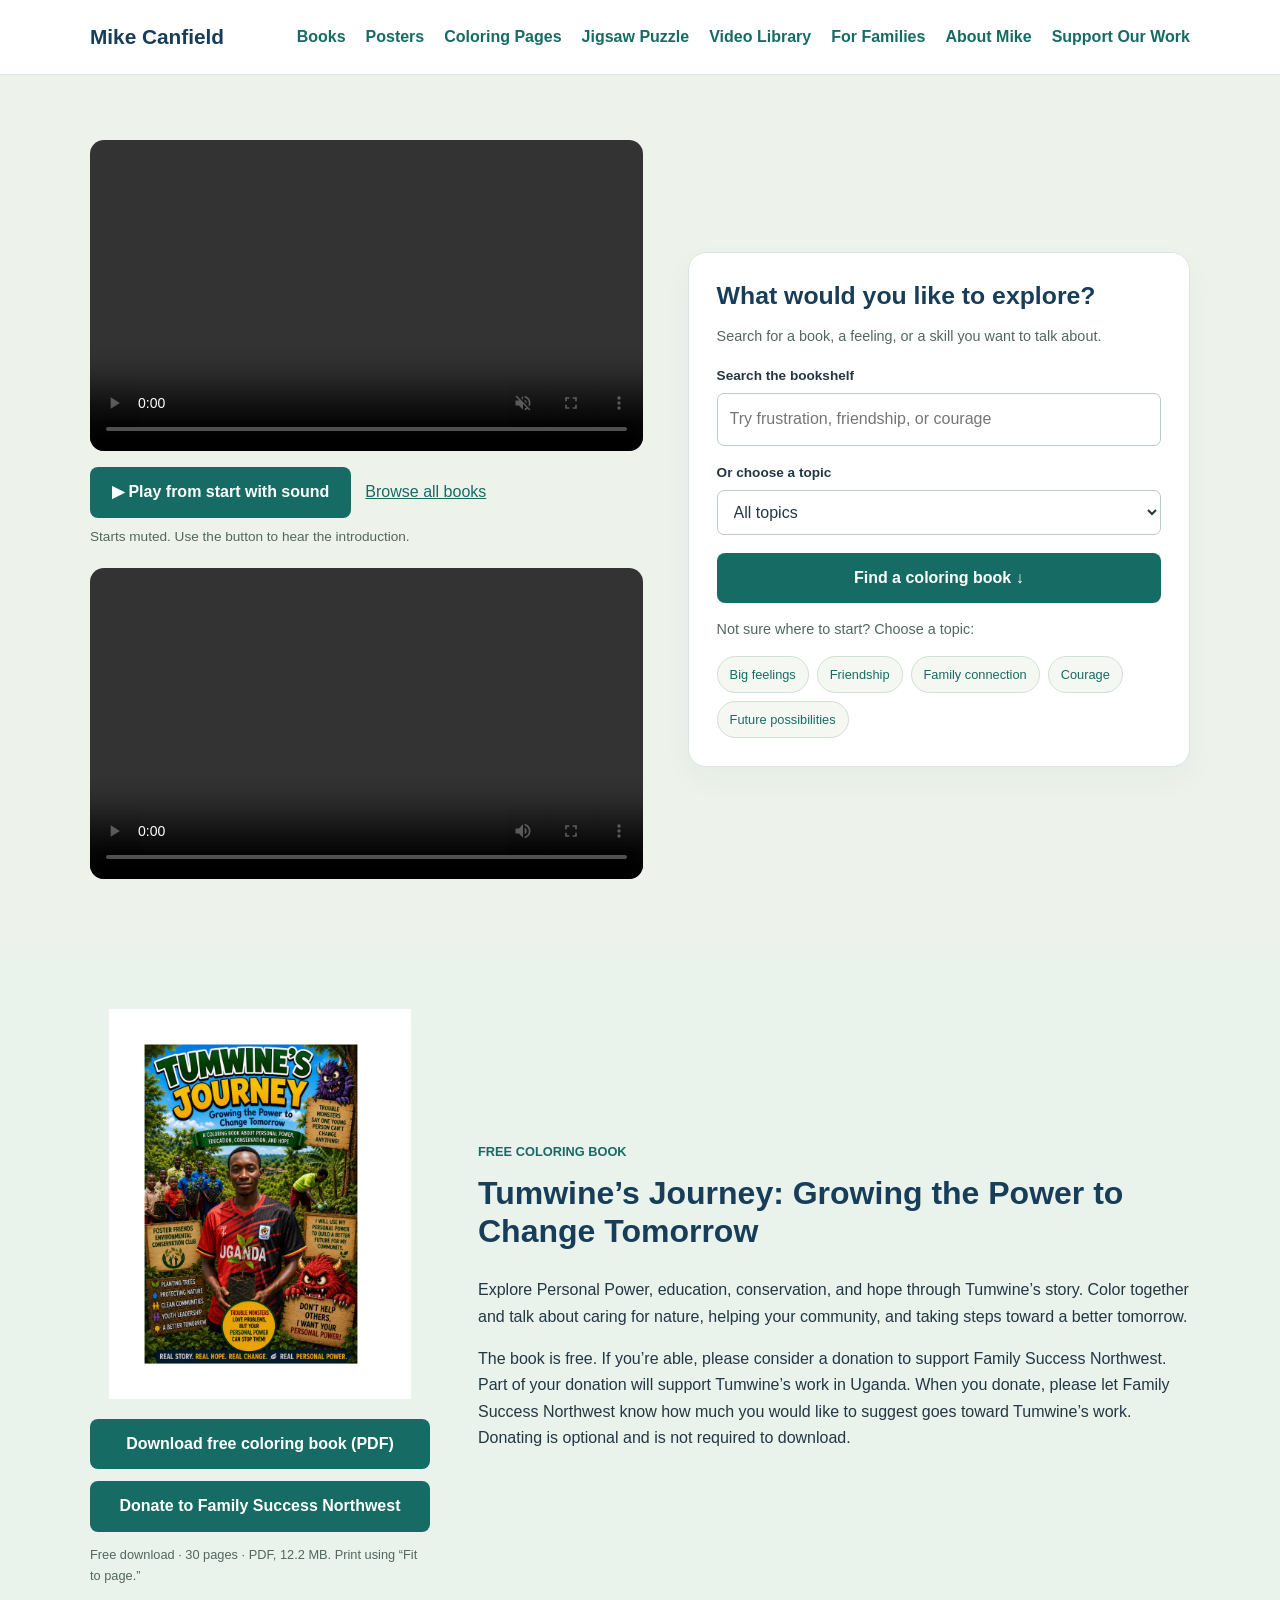
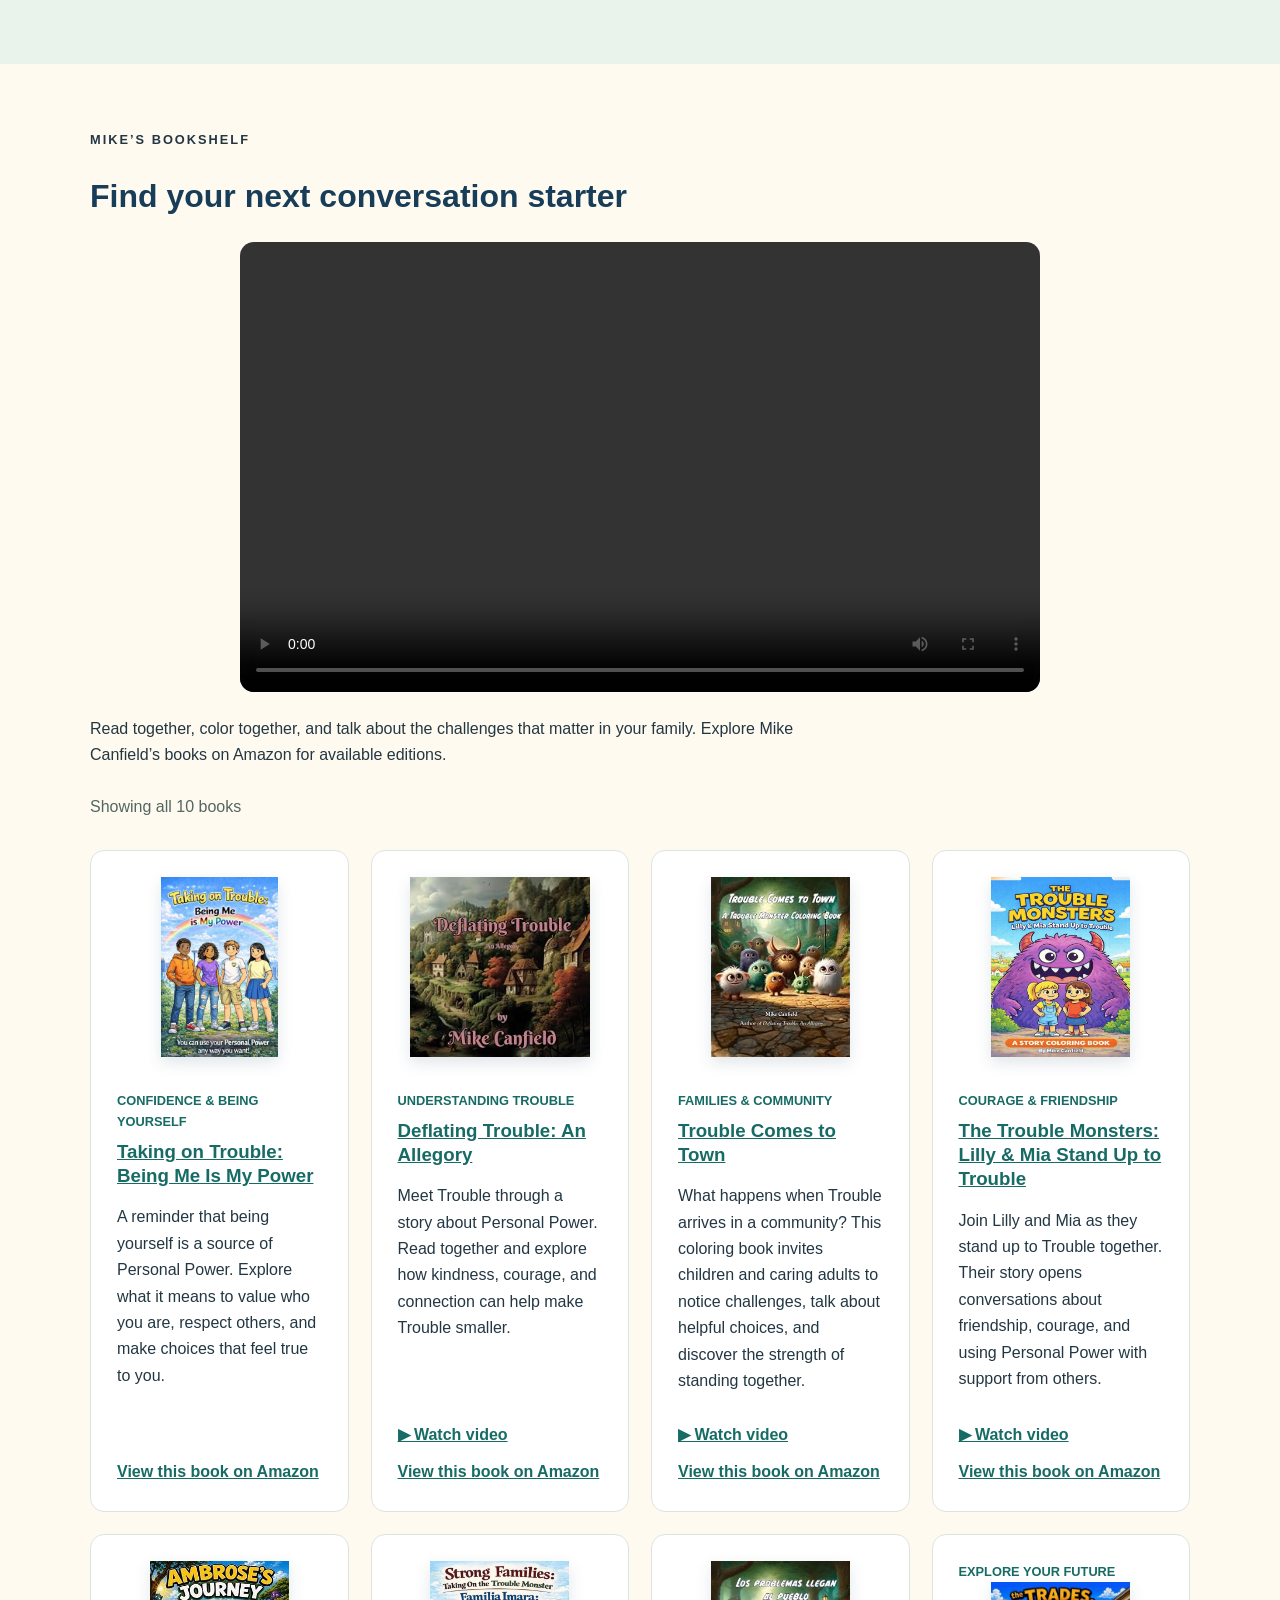
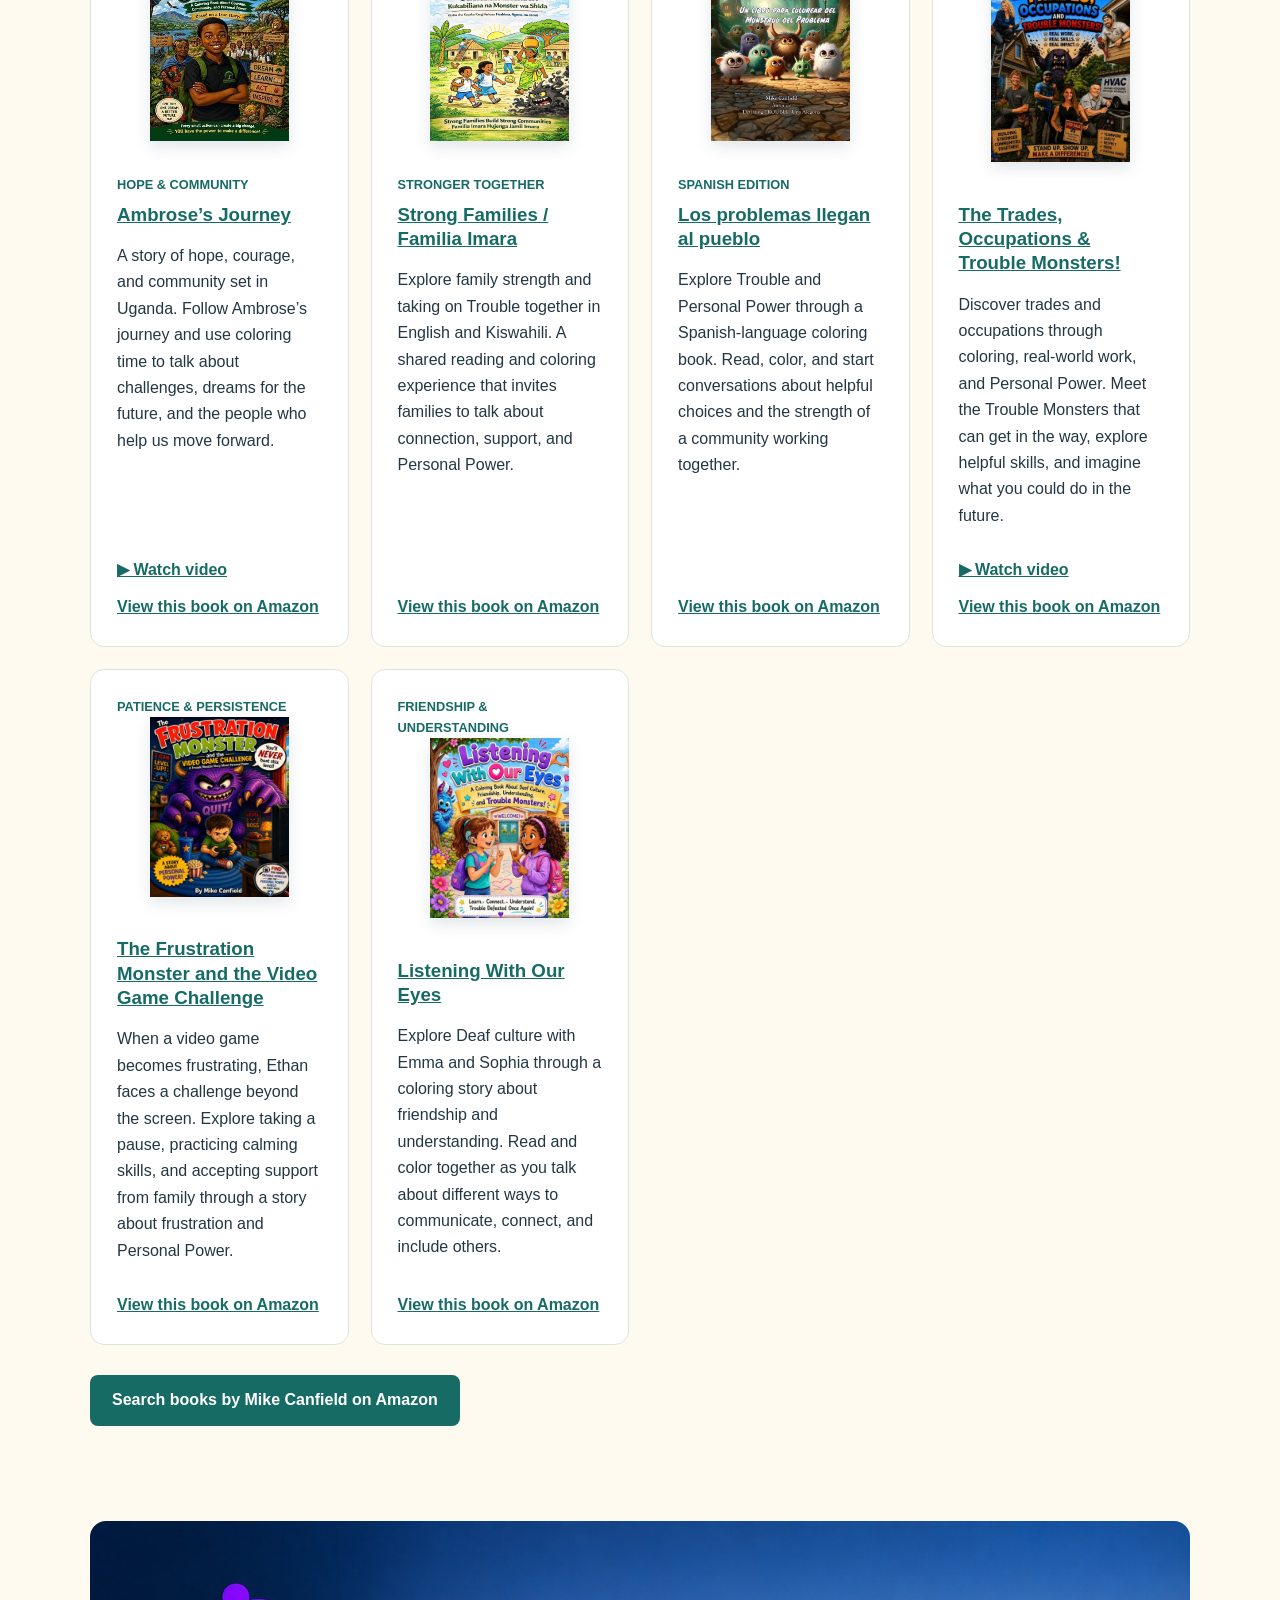
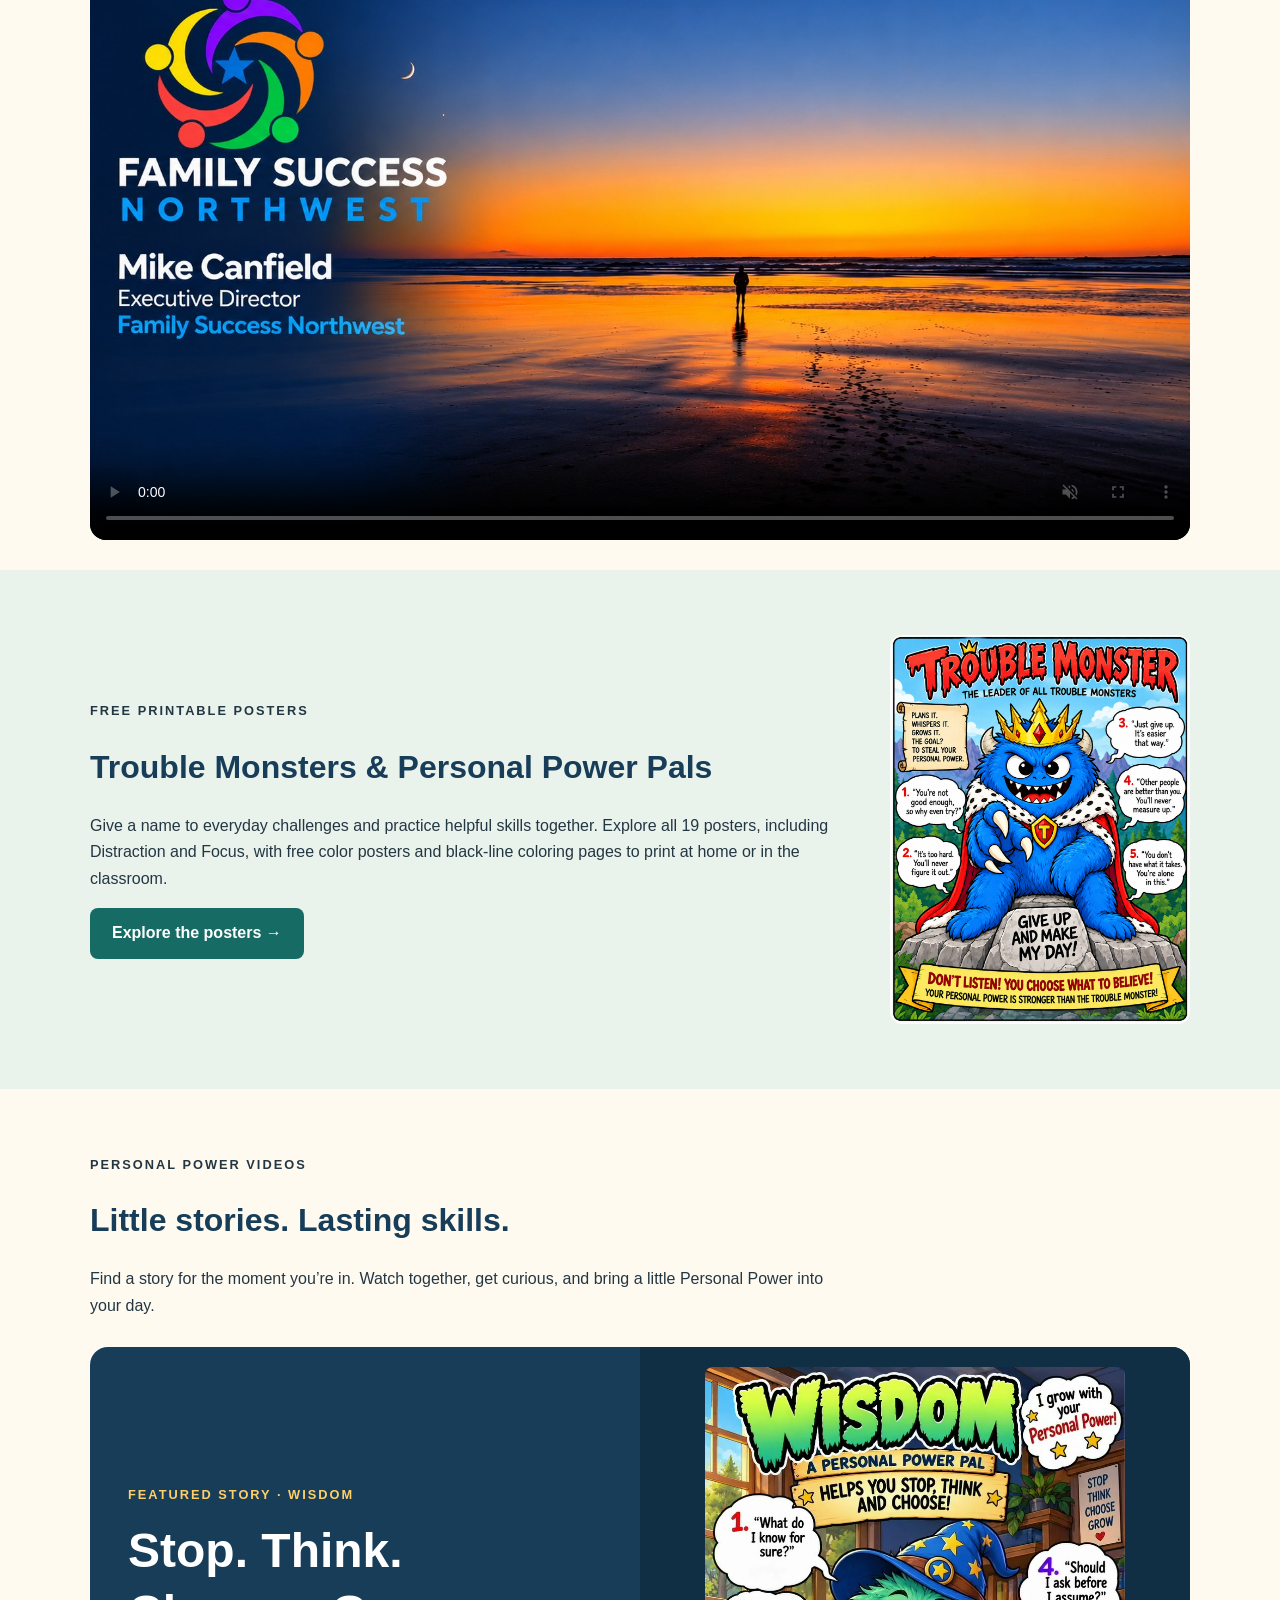
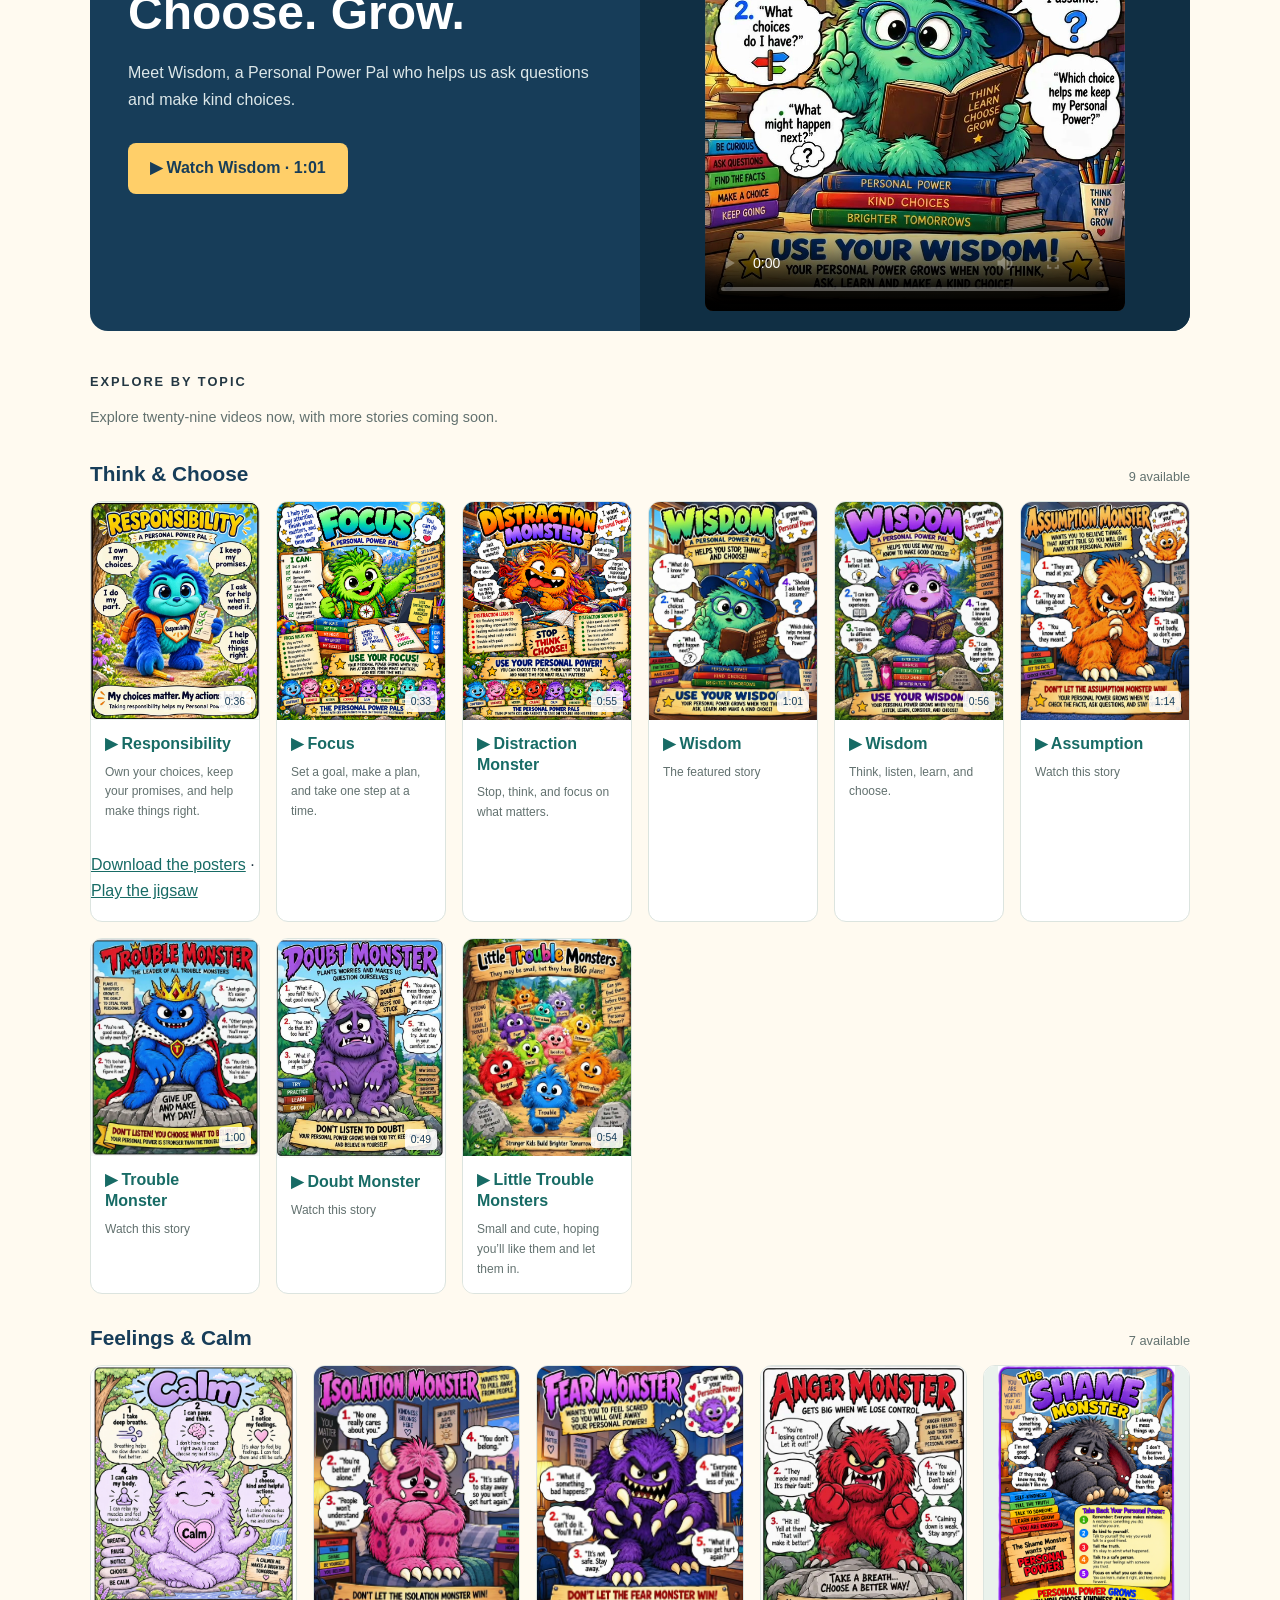
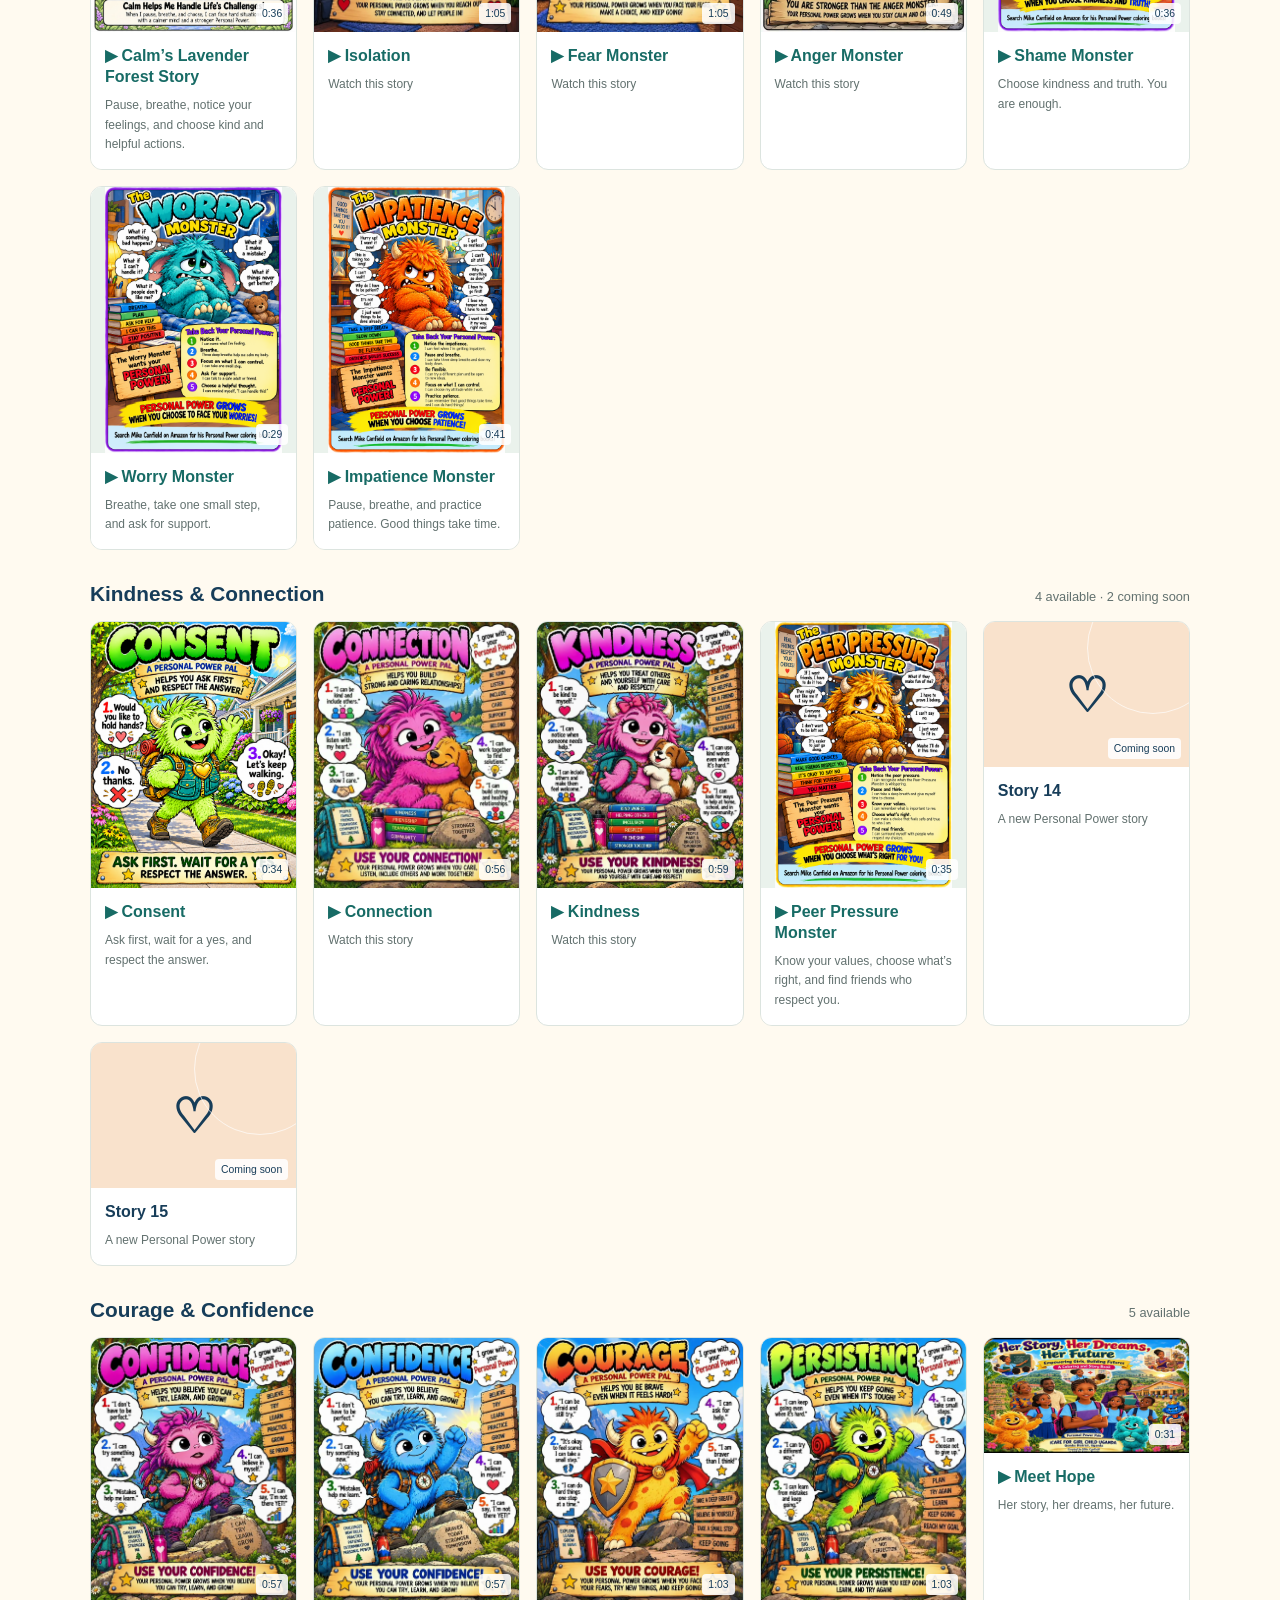
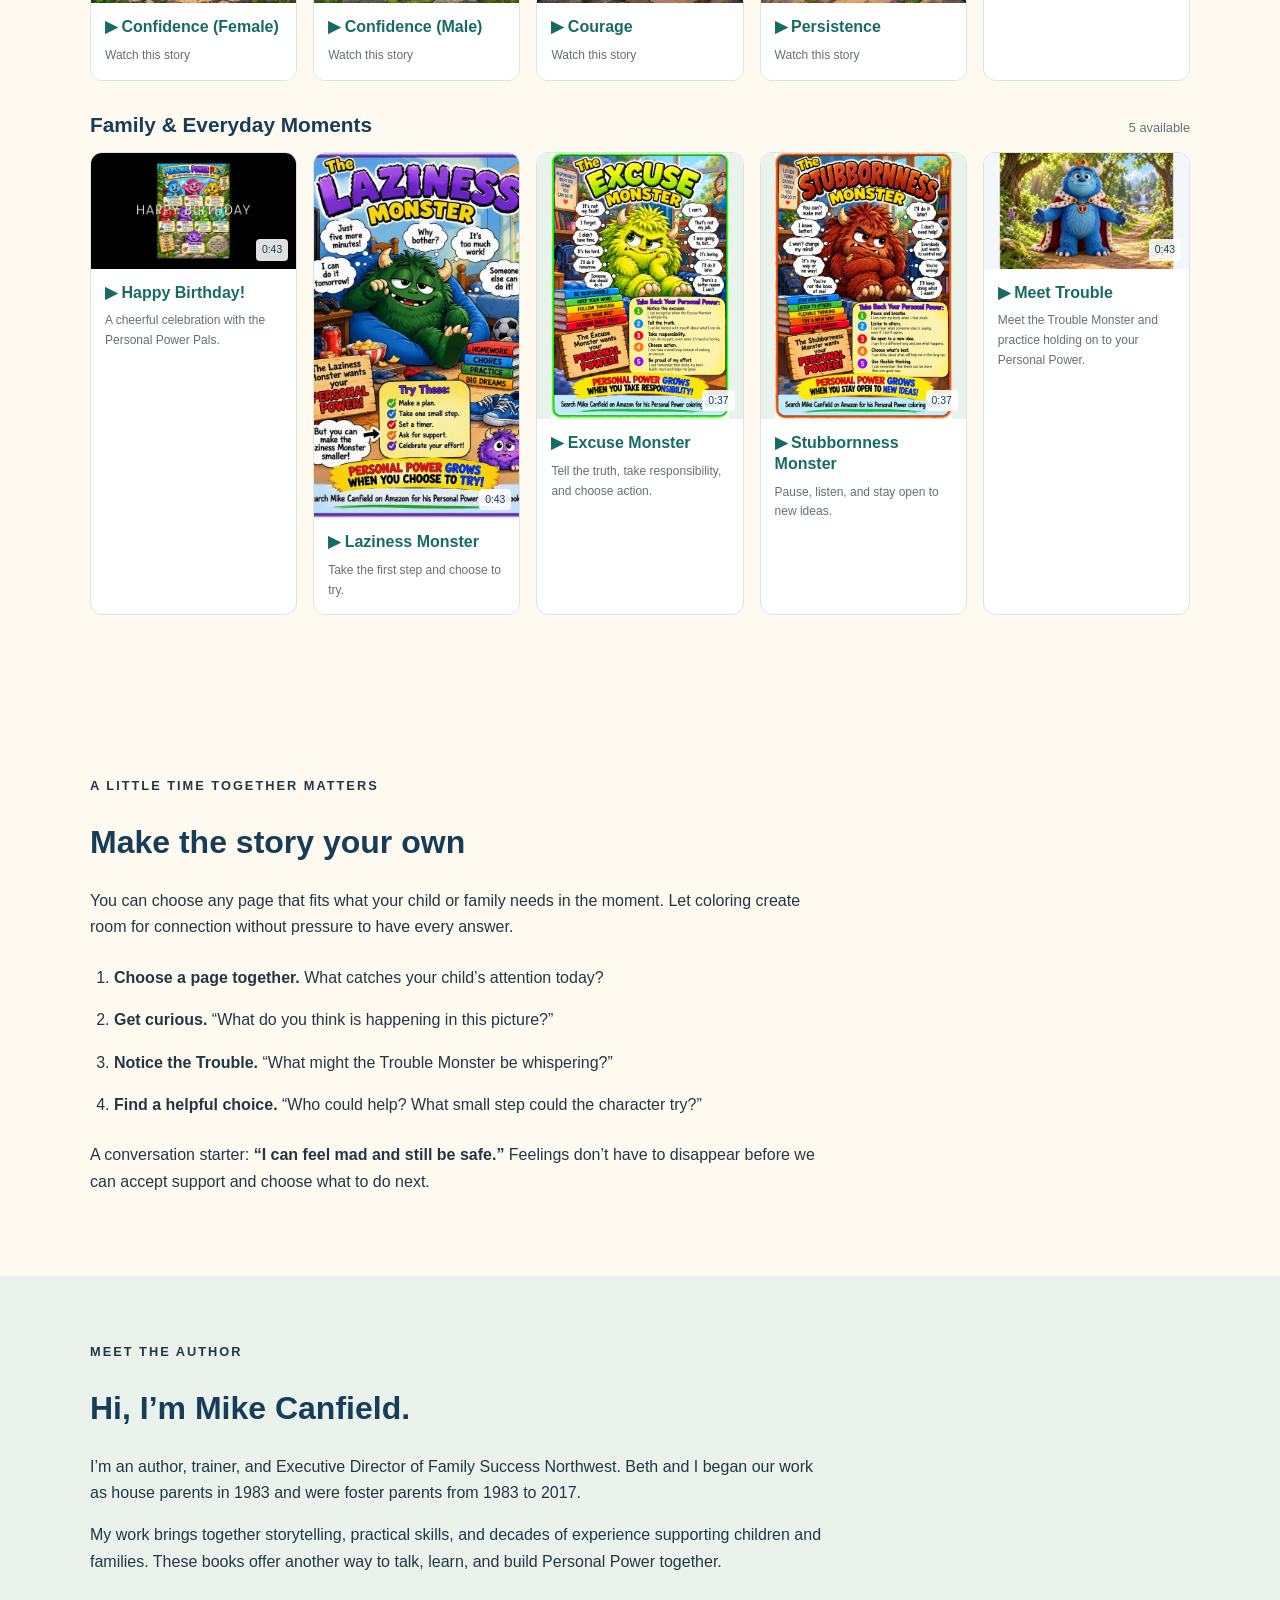
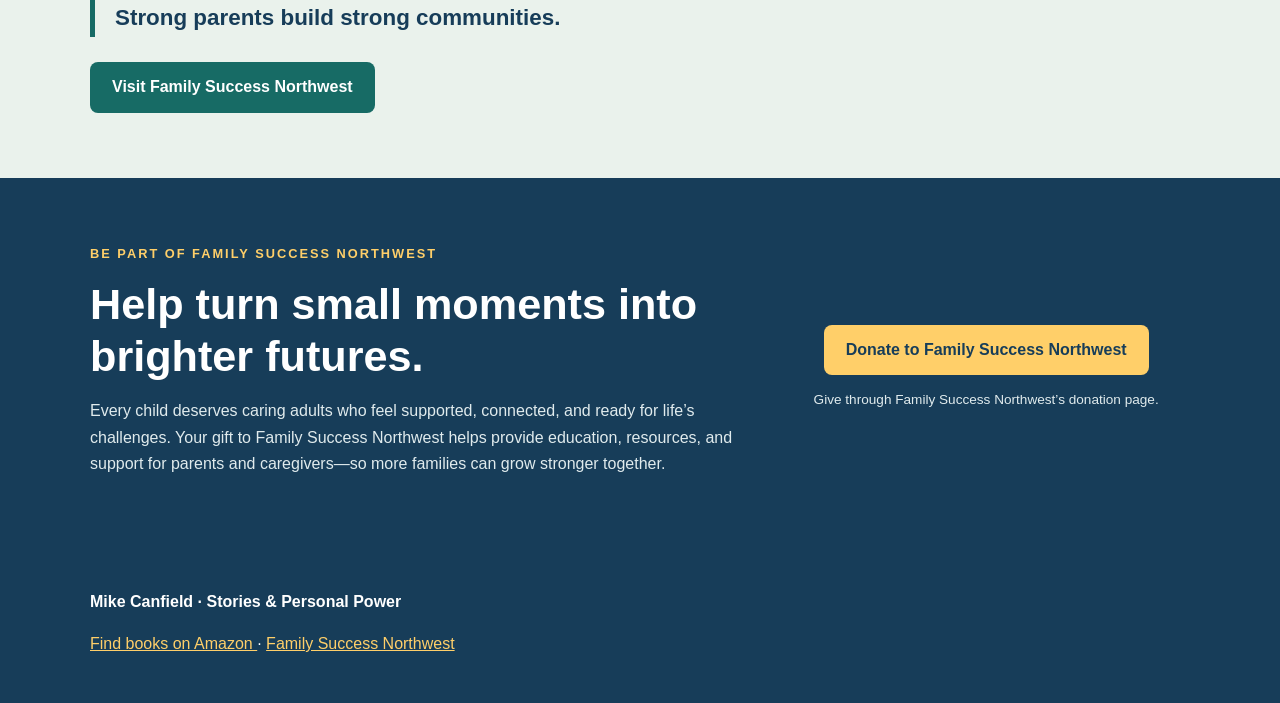
==== index.html @ c6d73c16 "Add Responsibility video, printable posters, and jigsaws" ====
<!DOCTYPE html>
<html lang="en">
<head>
  <meta charset="UTF-8">
  <meta name="viewport" content="width=device-width, initial-scale=1">
  <meta name="description"
        content="Find a coloring book to explore big feelings, friendship, courage, and family connection. Stories and Personal Power resources for caregivers and children.">
  <title>Mike Canfield | Stories & Personal Power</title>
  <link rel="stylesheet" href="assets/site.css">
</head>
<body>
  <header>
    <div class="wrap header-inner">
      <a class="brand" href="#">Mike Canfield</a>
      <nav aria-label="Main navigation">
        <a href="#books">Books</a>
        <a href="posters.html">Posters</a>
        <a href="coloring-pages.html">Coloring Pages</a>
        <a href="puzzle.html">Jigsaw Puzzle</a>
        <a href="#wisdom">Video Library</a>
        <a href="#families">For Families</a>
        <a href="#about">About Mike</a>
        <a href="#support">Support Our Work</a>
      </nav>
    </div>
  </header>

  <main>
    <section class="hero caregiver-hero" aria-labelledby="caregiver-title">
      <div class="wrap caregiver-opening">
        <div class="opening-video">
          <h1 class="sr-only" id="caregiver-title">Find a coloring book for the moments that matter.</h1>
          <video id="opening-player" autoplay muted playsinline controls preload="auto" aria-label="Introduction to coloring books and Personal Power" aria-describedby="opening-video-note">
            <source src="assets/videos/avatar-introduction.mp4" type="video/mp4">
            Your browser does not support embedded video. <a href="assets/videos/avatar-introduction.mp4">Watch the introduction</a>.
          </video>
          <div class="buttons"><button class="button" id="opening-sound" type="button">▶ Play from start with sound</button><a href="#books">Browse all books</a></div>
          <p class="opening-video-note" id="opening-video-note">Starts muted. Use the button to hear the introduction.</p>
          <div style="margin-top: 20px">
            <video controls playsinline preload="metadata" aria-label="Featured avatar video">
              <source src="assets/videos/avatar-below-logo.mp4" type="video/mp4">
              Your browser does not support embedded video. <a href="assets/videos/avatar-below-logo.mp4">Watch the featured video</a>.
            </video>
          </div>
        </div>
        <div class="book-finder">
          <h2>What would you like to explore?</h2>
          <p>Search for a book, a feeling, or a skill you want to talk about.</p>
          <form id="book-finder-form">
            <label for="book-search">Search the bookshelf</label>
            <input id="book-search" type="search" placeholder="Try frustration, friendship, or courage">
            <label for="book-topic">Or choose a topic</label>
            <select id="book-topic"><option value="all">All topics</option><option value="feelings">Big feelings &amp; calming down</option><option value="friendship">Friendship &amp; inclusion</option><option value="family">Family &amp; community</option><option value="courage">Courage &amp; Confidence</option><option value="future">Dreams &amp; future possibilities</option></select>
            <button class="button" type="submit">Find a coloring book ↓</button>
          </form>
          <p>Not sure where to start? Choose a topic:</p>
          <div class="finder-topics" aria-label="Quick book topics">
            <button type="button" data-book-topic="feelings" aria-pressed="false">Big feelings</button>
            <button type="button" data-book-topic="friendship" aria-pressed="false">Friendship</button>
            <button type="button" data-book-topic="family" aria-pressed="false">Family connection</button>
            <button type="button" data-book-topic="courage" aria-pressed="false">Courage</button>
            <button type="button" data-book-topic="future" aria-pressed="false">Future possibilities</button>
          </div>
        </div>
      </div>
    </section>

    <section class="soft" id="free-coloring-book" aria-labelledby="free-book-title">
      <div class="wrap free-book-feature">
        <div class="free-book-cover">
          <img class="book-cover" src="assets/books/tumwines-journey.png" alt="Cover of Tumwine’s Journey: Growing the Power to Change Tomorrow" width="816" height="1056" loading="lazy">
          <div class="free-book-buttons">
              <a class="button" href="assets/downloads/tumwines-journey-coloring-book.pdf" download="Tumwines-Journey-Coloring-Book.pdf">Download free coloring book (PDF)</a>
              <a class="button" href="https://familysuccessnw.org/be-a-sponsor">Donate to Family Success Northwest</a>
            </div>
          <p class="free-book-note">Free download · 30 pages · PDF, 12.2 MB. Print using “Fit to page.”</p>
        </div>
        <div class="free-book-description">
          <div class="tag">FREE COLORING BOOK</div>
            <h2 id="free-book-title">Tumwine’s Journey: Growing the Power to Change Tomorrow</h2>
            <p>Explore Personal Power, education, conservation, and hope through Tumwine’s story. Color together and talk about caring for nature, helping your community, and taking steps toward a better tomorrow.</p>
            <p>The book is free. If you’re able, please consider a donation to support Family Success Northwest. Part of your donation will support Tumwine’s work in Uganda. When you donate, please let Family Success Northwest know how much you would like to suggest goes toward Tumwine’s work. Donating is optional and is not required to download.</p>
        </div>
      </div>
    </section>
    <section id="books">
      <div class="wrap">
        <div class="eyebrow">Mike’s bookshelf</div>
        <h2 id="books-title" tabindex="-1">Find your next conversation starter</h2>
        <div class="opening-video" style="max-width: 800px; margin: 24px auto">
          <video controls playsinline preload="metadata" aria-label="Introduction to Mike's bookshelf">
            <source src="assets/videos/bookshelf-introduction.mp4" type="video/mp4">
            Your browser does not support embedded video. <a href="assets/videos/bookshelf-introduction.mp4">Watch the bookshelf introduction</a>.
          </video>
        </div>
        <p class="intro">
          Read together, color together, and talk about the challenges
          that matter in your family. Explore Mike Canfield’s books
          on Amazon for available editions.
        </p>

        <div class="book-results-bar"><p id="book-results-count" role="status" aria-live="polite">Showing all 10 books</p><button class="book-reset" id="book-reset" type="button" hidden>Show all books</button></div>
        <div class="book-empty" id="book-empty" hidden><h3>No matching books yet</h3><p>Try a broader word like “family” or “friendship,” or show all books to explore the collection.</p></div>
        <div class="grid">
          <article class="card book-card" data-book-topics="friendship courage" data-book-keywords="being me self acceptance belonging identity confidence friendship personal power taking trouble">
            <a href="https://www.amazon.com/dp/B0GYL5NN9G" style="align-self: center"><img class="book-cover" src="assets/books/being-me.jpg" alt="Cover of Taking on Trouble: Being Me Is My Power" width="324" height="500" loading="lazy"></a>
            <div class="tag">CONFIDENCE &amp; BEING YOURSELF</div>
            <h3><a href="https://www.amazon.com/dp/B0GYL5NN9G">Taking on Trouble: Being Me Is My Power</a></h3>
            <p>A reminder that being yourself is a source of Personal Power. Explore what it means to value who you are, respect others, and make choices that feel true to you.</p>
            <div class="book-actions">
              <a class="book-link" href="https://www.amazon.com/dp/B0GYL5NN9G">View this book on Amazon<span class="sr-only">: Taking on Trouble: Being Me Is My Power</span></a>
            </div>
          </article>
          <article class="card book-card" data-book-topics="feelings courage" data-book-keywords="anger worry fear kindness connection calm behavior behaviour emotions">
            <a href="https://www.amazon.com/dp/B0CGWPF614" style="align-self: center"><img class="book-cover" src="assets/books/deflating-trouble.png" alt="Cover of Deflating Trouble: An Allegory" width="232" height="232" loading="lazy"></a>
            <div class="tag">UNDERSTANDING TROUBLE</div>
            <h3><a href="https://www.amazon.com/dp/B0CGWPF614">Deflating Trouble: An Allegory</a></h3>
            <p>Meet Trouble through a story about Personal Power. Read together and explore how kindness, courage, and connection can help make Trouble smaller.</p>
            <div class="book-actions">
              <a class="book-video-link" href="assets/videos/deflating-trouble.mp4" data-video-file="assets/videos/deflating-trouble.mp4" data-video-title="Deflating Trouble: An Allegory" data-video-poster="assets/videos/posters/deflating-trouble.jpg" data-video-ratio="224 / 288" aria-haspopup="dialog">▶ Watch video<span class="sr-only">: Deflating Trouble: An Allegory</span></a>
              <a class="book-link" href="https://www.amazon.com/dp/B0CGWPF614">View this book on Amazon<span class="sr-only">: Deflating Trouble: An Allegory</span></a>
            </div>
          </article>
          <article class="card book-card" data-book-topics="family feelings" data-book-keywords="family community feelings helpful choices support">
            <a href="https://www.amazon.com/dp/B0DC73Q7VK" style="align-self: center"><img class="book-cover" src="assets/books/trouble-comes-to-town.png" alt="Cover of Trouble Comes to Town" width="179" height="232" loading="lazy"></a>
            <div class="tag">FAMILIES &amp; COMMUNITY</div>
            <h3><a href="https://www.amazon.com/dp/B0DC73Q7VK">Trouble Comes to Town</a></h3>
            <p>What happens when Trouble arrives in a community? This coloring book invites children and caring adults to notice challenges, talk about helpful choices, and discover the strength of standing together.</p>
            <div class="book-actions">
              <a class="book-video-link" href="assets/videos/trouble-comes-to-town.mp4" data-video-file="assets/videos/trouble-comes-to-town.mp4" data-video-title="Trouble Comes to Town" data-video-poster="assets/books/trouble-comes-to-town.png" data-video-aspect="tall" aria-haspopup="dialog">▶ Watch video<span class="sr-only">: Trouble Comes to Town</span></a>
              <a class="book-link" href="https://www.amazon.com/dp/B0DC73Q7VK">View this book on Amazon<span class="sr-only">: Trouble Comes to Town</span></a>
            </div>
          </article>
          <article class="card book-card" data-book-topics="friendship courage" data-book-keywords="friend friends bullying bravery confidence connection">
            <a href="https://www.amazon.com/dp/B0GTDVYR6L" style="align-self: center"><img class="book-cover" src="assets/books/lilly-and-mia.jpg" alt="Cover of The Trouble Monsters: Lilly &amp; Mia Stand Up to Trouble" width="1000" height="1293" loading="lazy"></a>
            <div class="tag">COURAGE &amp; FRIENDSHIP</div>
            <h3><a href="https://www.amazon.com/dp/B0GTDVYR6L">The Trouble Monsters: Lilly &amp; Mia Stand Up to Trouble</a></h3>
            <p>Join Lilly and Mia as they stand up to Trouble together. Their story opens conversations about friendship, courage, and using Personal Power with support from others.</p>
            <div class="book-actions">
              <a class="book-video-link" href="assets/videos/lilly-and-mia.mp4" data-video-file="assets/videos/lilly-and-mia.mp4" data-video-title="Lilly &amp; Mia Stand Up to Trouble" data-video-poster="assets/videos/posters/lilly-and-mia.jpg" data-video-ratio="640 / 944" aria-haspopup="dialog">▶ Watch video<span class="sr-only">: Lilly &amp; Mia Stand Up to Trouble</span></a>
              <a class="book-link" href="https://www.amazon.com/dp/B0GTDVYR6L">View this book on Amazon<span class="sr-only">: The Trouble Monsters: Lilly &amp; Mia Stand Up to Trouble</span></a>
            </div>
          </article>
          <article class="card book-card" data-book-topics="courage future family" data-book-keywords="hope dreams future community confidence brave Uganda">
            <a href="https://www.amazon.com/dp/B0H7NLLPSX" style="align-self: center"><img class="book-cover" src="assets/books/ambroses-journey.jpg" alt="Cover of Ambrose’s Journey" width="265" height="342" loading="lazy"></a>
            <div class="tag">HOPE &amp; COMMUNITY</div>
            <h3><a href="https://www.amazon.com/dp/B0H7NLLPSX">Ambrose’s Journey</a></h3>
            <p>A story of hope, courage, and community set in Uganda. Follow Ambrose’s journey and use coloring time to talk about challenges, dreams for the future, and the people who help us move forward.</p>
            <div class="book-actions">
              <a class="book-video-link" href="assets/videos/ambrose.mp4" data-video-file="assets/videos/ambrose.mp4" data-video-title="Ambrose’s Journey" data-video-poster="assets/videos/posters/ambrose.jpg" data-video-aspect="landscape" aria-haspopup="dialog">▶ Watch video<span class="sr-only">: Ambrose’s Journey</span></a>
              <a class="book-link" href="https://www.amazon.com/dp/B0H7NLLPSX">View this book on Amazon<span class="sr-only">: Ambrose’s Journey</span></a>
            </div>
          </article>
          <article class="card book-card" data-book-topics="family feelings" data-book-keywords="family connection support parents english kiswahili swahili">
            <a href="https://www.amazon.com/dp/B0GT8X7317" style="align-self: center"><img class="book-cover" src="assets/books/strong-families.jpg" alt="Cover of Strong Families / Familia Imara" width="1000" height="1293" loading="lazy"></a>
            <div class="tag">STRONGER TOGETHER</div>
            <h3><a href="https://www.amazon.com/dp/B0GT8X7317">Strong Families / Familia Imara</a></h3>
            <p>Explore family strength and taking on Trouble together in English and Kiswahili. A shared reading and coloring experience that invites families to talk about connection, support, and Personal Power.</p>
            <a class="book-link" href="https://www.amazon.com/dp/B0GT8X7317">View this book on Amazon<span class="sr-only">: Strong Families / Familia Imara</span></a>
          </article>
          <article class="card book-card" data-book-topics="family feelings" data-book-keywords="Spanish español espanol family community connection">
            <a href="https://www.amazon.com/dp/B0GYD7FMCC" style="align-self: center"><img class="book-cover" src="assets/books/los-problemas.jpg" alt="Cover of Los problemas llegan al pueblo" width="1000" height="1293" loading="lazy"></a>
            <div class="tag">SPANISH EDITION</div>
            <h3><a href="https://www.amazon.com/dp/B0GYD7FMCC">Los problemas llegan al pueblo</a></h3>
            <p>Explore Trouble and Personal Power through a Spanish-language coloring book. Read, color, and start conversations about helpful choices and the strength of a community working together.</p>
            <a class="book-link" href="https://www.amazon.com/dp/B0GYD7FMCC">View this book on Amazon<span class="sr-only">: Los problemas llegan al pueblo</span></a>
          </article>
          <article class="card book-card" data-book-topics="future courage" data-book-keywords="jobs careers work dreams confidence future">
            <div class="tag">EXPLORE YOUR FUTURE</div>
            <a href="https://www.amazon.com/dp/B0HCC4ZD51" style="align-self: center"><img class="book-cover" src="assets/books/trades-occupations.jpg" alt="Cover of The Trades, Occupations &amp; Trouble Monsters!" width="700" height="905" loading="lazy"></a>
            <h3><a href="https://www.amazon.com/dp/B0HCC4ZD51">The Trades, Occupations &amp; Trouble Monsters!</a></h3>
            <p>Discover trades and occupations through coloring, real-world work, and Personal Power. Meet the Trouble Monsters that can get in the way, explore helpful skills, and imagine what you could do in the future.</p>
            <div class="book-actions">
              <a class="book-video-link" href="assets/videos/trades-avatar.mp4" data-video-file="assets/videos/trades-avatar.mp4" data-video-title="The Trades, Occupations &amp; Trouble Monsters!" data-video-poster="assets/books/trades-occupations.jpg" data-video-aspect="landscape" aria-haspopup="dialog">▶ Watch video<span class="sr-only">: The Trades, Occupations &amp; Trouble Monsters!</span></a>
              <a class="book-link" href="https://www.amazon.com/dp/B0HCC4ZD51">View this book on Amazon<span class="sr-only">: The Trades, Occupations &amp; Trouble Monsters!</span></a>
            </div>
          </article>
          <article class="card book-card" data-book-topics="feelings courage" data-book-keywords="frustration anger patience persistence video games gaming calming calm">
            <div class="tag">PATIENCE &amp; PERSISTENCE</div>
            <a href="https://www.amazon.com/dp/B0HK19NGK2" style="align-self: center"><img class="book-cover" src="assets/books/video-game-challenge.jpg" alt="Cover of The Frustration Monster and the Video Game Challenge" width="700" height="905" loading="lazy"></a>
            <h3><a href="https://www.amazon.com/dp/B0HK19NGK2">The Frustration Monster and the Video Game Challenge</a></h3>
            <p>When a video game becomes frustrating, Ethan faces a challenge beyond the screen. Explore taking a pause, practicing calming skills, and accepting support from family through a story about frustration and Personal Power.</p>
            <a class="book-link" href="https://www.amazon.com/dp/B0HK19NGK2">View this book on Amazon<span class="sr-only">: The Frustration Monster and the Video Game Challenge</span></a>
          </article>
          <article class="card book-card" data-book-topics="friendship" data-book-keywords="friend friends inclusion deaf communication listening sign language">
            <div class="tag">FRIENDSHIP &amp; UNDERSTANDING</div>
            <a href="https://www.amazon.com/dp/B0H7DGC4RC" style="align-self: center"><img class="book-cover" src="assets/books/listening-with-our-eyes.jpg" alt="Cover of Listening With Our Eyes" width="700" height="905" loading="lazy"></a>
            <h3><a href="https://www.amazon.com/dp/B0H7DGC4RC">Listening With Our Eyes</a></h3>
            <p>Explore Deaf culture with Emma and Sophia through a coloring story about friendship and understanding. Read and color together as you talk about different ways to communicate, connect, and include others.</p>
            <a class="book-link" href="https://www.amazon.com/dp/B0H7DGC4RC">View this book on Amazon<span class="sr-only">: Listening With Our Eyes</span></a>
          </article>
        </div>

        <div class="buttons">
          <a class="button"
             href="https://www.amazon.com/s?i=stripbooks&amp;rh=p_27%3AMike+Canfield">
            Search books by Mike Canfield on Amazon
          </a>
        </div>
      </div>
    </section>

    <div class="site-banner">
      <video id="shoreline-banner" autoplay muted loop playsinline controls preload="metadata" poster="assets/family-success-banner.jpg" width="1890" height="1080" aria-label="Family Success Northwest. Mike Canfield, Executive Director. Animated sunset waves along the shoreline.">
        <source src="assets/videos/family-success-shoreline.mp4" type="video/mp4">
        <img src="assets/family-success-banner.jpg" width="1671" height="941" alt="Family Success Northwest. Mike Canfield, Executive Director. Sunset over the shoreline.">
      </video>
    </div>

    <section class="soft" id="personal-power">
      <div class="wrap ideas-introduction">
        <div>
          <div class="eyebrow">Free printable posters</div>
          <h2>Trouble Monsters &amp; Personal Power Pals</h2>
          <p class="intro">Give a name to everyday challenges and practice helpful skills together. Explore all 19 posters, including Distraction and Focus, with free color posters and black-line coloring pages to print at home or in the classroom.</p>
          <a class="button" href="posters.html">Explore the posters →</a>
        </div>
        <a class="ideas-illustration" href="posters.html" aria-label="Explore Trouble Monsters and Personal Power Pals posters"><img src="assets/trouble-monster.png" width="1102" height="1427" loading="lazy" alt="Meet the Trouble Monster and explore the printable poster collection."></a>
      </div>
    </section>

    <section id="wisdom" aria-labelledby="video-library-title">
      <div class="wrap">
        <div class="eyebrow">Personal Power videos</div>
        <h2 id="video-library-title">Little stories. Lasting skills.</h2>
        <p class="intro">Find a story for the moment you’re in. Watch together, get curious, and bring a little Personal Power into your day.</p>
        <div class="video-feature">
          <div class="video-feature-copy">
            <div class="eyebrow">Featured story · Wisdom</div>
            <h3>Stop. Think.<br>Choose. Grow.</h3>
            <p>Meet Wisdom, a Personal Power Pal who helps us ask questions and make kind choices.</p>
            <button class="button" type="button" data-play-wisdom>▶ Watch Wisdom · 1:01</button>
          </div>
          <div class="video-feature-player">
            <video id="wisdom-player" controls playsinline preload="metadata" poster="assets/videos/posters/wisdom.jpg" aria-label="Wisdom" tabindex="0">
              <source src="assets/videos/wisdom-cropped.mp4" type="video/mp4">
              Your browser does not support embedded video. <a href="assets/videos/wisdom-cropped.mp4">Open the Wisdom video</a>.
            </video>
          </div>
        </div>
        <div class="eyebrow">Explore by topic</div>
        <p class="video-library-note">Explore twenty-nine videos now, with more stories coming soon.</p>
        <section class="video-shelf" aria-labelledby="video-topic-0">
          <div class="video-shelf-heading"><h3 id="video-topic-0">Think &amp; Choose</h3><span>9 available</span></div>
          <div class="video-shelf-grid wisdom-shelf">
            <article class="video-tile"><button class="video-card-button" type="button" data-video-file="assets/videos/responsibility.mp4" data-video-title="Responsibility" data-video-poster="assets/videos/posters/responsibility.jpg" data-video-aspect="landscape" aria-label="Play Responsibility"><div class="video-art has-poster portrait-preview"><img src="assets/responsibility-pal.png" alt="" width="560" height="720" loading="lazy"><span class="video-art-label">0:36</span></div><div class="video-tile-copy"><h4>&#9654; Responsibility</h4><p>Own your choices, keep your promises, and help make things right.</p></div></button><p><a href="posters.html#responsibility-pal">Download the posters</a> &middot; <a href="puzzle.html?poster=responsibility">Play the jigsaw</a></p></article>
            <article class="video-tile"><button class="video-card-button" type="button" data-video-file="assets/videos/focus.mp4" data-video-title="Focus" data-video-poster="assets/videos/posters/focus.jpg" data-video-aspect="landscape" aria-label="Play Focus"><div class="video-art has-poster portrait-preview"><img src="assets/focus-pal.png" alt="" width="1102" height="1427" loading="lazy"><span class="video-art-label">0:33</span></div><div class="video-tile-copy"><h4>&#9654; Focus</h4><p>Set a goal, make a plan, and take one step at a time.</p></div></button></article>
            <article class="video-tile"><button class="video-card-button" type="button" data-video-file="assets/videos/distraction-monster-v2.mp4" data-video-title="Distraction Monster" data-video-poster="assets/videos/posters/distraction-monster-v2.jpg" data-video-aspect="landscape" aria-label="Play Distraction Monster"><div class="video-art has-poster portrait-preview"><img src="assets/distraction-monster.png" alt="" width="1102" height="1427" loading="lazy"><span class="video-art-label">0:55</span></div><div class="video-tile-copy"><h4>▶ Distraction Monster</h4><p>Stop, think, and focus on what matters.</p></div></button></article>
            <article class="video-tile"><button class="video-card-button" type="button" data-video-file="assets/videos/wisdom-cropped.mp4" data-video-title="Wisdom" data-video-poster="assets/videos/posters/wisdom.jpg" aria-label="Play Wisdom"><div class="video-art has-poster"><img src="assets/videos/posters/wisdom.jpg" alt="" width="834" height="1080" loading="lazy"><span class="video-art-label">1:01</span></div><div class="video-tile-copy"><h4>▶ Wisdom</h4><p>The featured story</p></div></button></article>
            <article class="video-tile"><button class="video-card-button" type="button" data-video-file="assets/videos/wisdom-companion-cropped.mp4" data-video-title="Wisdom: Think, Listen &amp; Choose" data-video-poster="assets/videos/posters/wisdom-companion.jpg" aria-label="Play Wisdom: Think, Listen and Choose"><div class="video-art has-poster"><img src="assets/videos/posters/wisdom-companion.jpg" alt="" width="834" height="1080" loading="lazy"><span class="video-art-label">0:56</span></div><div class="video-tile-copy"><h4>▶ Wisdom</h4><p>Think, listen, learn, and choose.</p></div></button></article>
            <article class="video-tile"><button class="video-card-button" type="button" data-video-file="assets/videos/assumption-cropped.mp4" data-video-title="Assumption" data-video-poster="assets/videos/posters/assumption.jpg" aria-label="Play Assumption"><div class="video-art has-poster"><img src="assets/videos/posters/assumption.jpg" alt="" width="834" height="1080" loading="lazy"><span class="video-art-label">1:14</span></div><div class="video-tile-copy"><h4>▶ Assumption</h4><p>Watch this story</p></div></button></article>
            <article class="video-tile"><button class="video-card-button" type="button" data-video-file="assets/videos/trouble-monster-cropped.mp4" data-video-title="Trouble Monster" data-video-poster="assets/videos/posters/trouble-monster.jpg" data-video-ratio="834 / 1080" aria-label="Play Trouble Monster"><div class="video-art has-poster" style="aspect-ratio: 834 / 1080"><img src="assets/videos/posters/trouble-monster.jpg" alt="" width="834" height="1080" loading="lazy"><span class="video-art-label">1:00</span></div><div class="video-tile-copy"><h4>▶ Trouble Monster</h4><p>Watch this story</p></div></button></article>
            <article class="video-tile"><button class="video-card-button" type="button" data-video-file="assets/videos/doubt-cropped.mp4" data-video-title="Doubt Monster" data-video-poster="assets/videos/posters/doubt.jpg" data-video-ratio="552 / 720" aria-label="Play Doubt Monster"><div class="video-art has-poster" style="aspect-ratio: 552 / 720"><img src="assets/videos/posters/doubt.jpg" alt="" width="552" height="720" loading="lazy"><span class="video-art-label">0:49</span></div><div class="video-tile-copy"><h4>▶ Doubt Monster</h4><p>Watch this story</p></div></button></article>
            <article class="video-tile"><button class="video-card-button" type="button" data-video-file="assets/videos/little-trouble-monsters-cropped.mp4" data-video-title="Little Trouble Monsters" data-video-poster="assets/videos/posters/little-trouble-monsters.jpg" aria-label="Play Little Trouble Monsters"><div class="video-art has-poster"><img src="assets/videos/posters/little-trouble-monsters.jpg" alt="" width="834" height="1080" loading="lazy"><span class="video-art-label">0:54</span></div><div class="video-tile-copy"><h4>▶ Little Trouble Monsters</h4><p>Small and cute, hoping you’ll like them and let them in.</p></div></button></article>
          </div>
        </section>
        <section class="video-shelf" aria-labelledby="video-topic-1">
          <div class="video-shelf-heading"><h3 id="video-topic-1">Feelings &amp; Calm</h3><span>7 available</span></div>
          <div class="video-shelf-grid">
            <article class="video-tile"><button class="video-card-button" type="button" data-video-file="assets/videos/calm-lavender-forest.mp4" data-video-title="Calm&#8217;s Lavender Forest Story" data-video-poster="assets/videos/posters/calm-lavender-forest.jpg" data-video-aspect="landscape" aria-label="Play Calm&#8217;s Lavender Forest Story"><div class="video-art has-poster portrait-preview"><img src="assets/videos/posters/calm-lavender-forest.jpg" alt="" width="1102" height="1427" loading="lazy"><span class="video-art-label">0:36</span></div><div class="video-tile-copy"><h4>&#9654; Calm&#8217;s Lavender Forest Story</h4><p>Pause, breathe, notice your feelings, and choose kind and helpful actions.</p></div></button></article>
            <article class="video-tile"><button class="video-card-button" type="button" data-video-file="assets/videos/isolation-cropped.mp4" data-video-title="Isolation" data-video-poster="assets/videos/posters/isolation.jpg" aria-label="Play Isolation"><div class="video-art has-poster"><img src="assets/videos/posters/isolation.jpg" alt="" width="834" height="1080" loading="lazy"><span class="video-art-label">1:05</span></div><div class="video-tile-copy"><h4>▶ Isolation</h4><p>Watch this story</p></div></button></article>
            <article class="video-tile"><button class="video-card-button" type="button" data-video-file="assets/videos/fear-cropped.mp4" data-video-title="Fear Monster" data-video-poster="assets/videos/posters/fear.jpg" aria-label="Play Fear Monster"><div class="video-art has-poster"><img src="assets/videos/posters/fear.jpg" alt="" width="834" height="1080" loading="lazy"><span class="video-art-label">1:05</span></div><div class="video-tile-copy"><h4>▶ Fear Monster</h4><p>Watch this story</p></div></button></article>
            <article class="video-tile"><button class="video-card-button" type="button" data-video-file="assets/videos/anger-cropped.mp4" data-video-title="Anger Monster" data-video-poster="assets/videos/posters/anger.jpg" aria-label="Play Anger Monster"><div class="video-art has-poster"><img src="assets/videos/posters/anger.jpg" alt="" width="556" height="720" loading="lazy"><span class="video-art-label">0:49</span></div><div class="video-tile-copy"><h4>▶ Anger Monster</h4><p>Watch this story</p></div></button></article>
            <article class="video-tile"><button class="video-card-button" type="button" data-video-file="assets/videos/shame-monster.mp4" data-video-title="Shame Monster" data-video-poster="assets/videos/posters/shame-monster.jpg" data-video-aspect="landscape" aria-label="Play Shame Monster"><div class="video-art has-poster portrait-preview"><img src="assets/shame-monster.png" alt="" width="1024" height="1536" loading="lazy"><span class="video-art-label">0:36</span></div><div class="video-tile-copy"><h4>▶ Shame Monster</h4><p>Choose kindness and truth. You are enough.</p></div></button></article>
            <article class="video-tile"><button class="video-card-button" type="button" data-video-file="assets/videos/worry-monster.mp4" data-video-title="Worry Monster" data-video-poster="assets/videos/posters/worry-monster.jpg" data-video-aspect="landscape" aria-label="Play Worry Monster"><div class="video-art has-poster portrait-preview"><img src="assets/worry-monster.png" alt="" width="1024" height="1536" loading="lazy"><span class="video-art-label">0:29</span></div><div class="video-tile-copy"><h4>▶ Worry Monster</h4><p>Breathe, take one small step, and ask for support.</p></div></button></article>
            <article class="video-tile"><button class="video-card-button" type="button" data-video-file="assets/videos/impatience-monster.mp4" data-video-title="Impatience Monster" data-video-poster="assets/videos/posters/impatience-monster.jpg" data-video-aspect="landscape" aria-label="Play Impatience Monster"><div class="video-art has-poster portrait-preview"><img src="assets/impatience-monster.png" alt="" width="1024" height="1536" loading="lazy"><span class="video-art-label">0:41</span></div><div class="video-tile-copy"><h4>▶ Impatience Monster</h4><p>Pause, breathe, and practice patience. Good things take time.</p></div></button></article>
          </div>
        </section>
        <section class="video-shelf" aria-labelledby="video-topic-2">
          <div class="video-shelf-heading"><h3 id="video-topic-2">Kindness &amp; Connection</h3><span>4 available · 2 coming soon</span></div>
          <div class="video-shelf-grid">
            <article class="video-tile"><button class="video-card-button" type="button" data-video-file="assets/videos/consent-neighborhood.mp4" data-video-title="Consent: Ask First, Respect the Answer" data-video-poster="assets/videos/posters/consent-neighborhood.jpg" data-video-aspect="landscape" aria-label="Play Consent: Ask First, Respect the Answer"><div class="video-art has-poster portrait-preview"><img src="assets/videos/posters/consent-neighborhood.jpg" alt="" width="1102" height="1427" loading="lazy"><span class="video-art-label">0:34</span></div><div class="video-tile-copy"><h4>&#9654; Consent</h4><p>Ask first, wait for a yes, and respect the answer.</p></div></button></article>
            <article class="video-tile"><button class="video-card-button" type="button" data-video-file="assets/videos/connection-cropped.mp4" data-video-title="Connection" data-video-poster="assets/videos/posters/connection.jpg" aria-label="Play Connection"><div class="video-art has-poster"><img src="assets/videos/posters/connection.jpg" alt="" width="834" height="1080" loading="lazy"><span class="video-art-label">0:56</span></div><div class="video-tile-copy"><h4>▶ Connection</h4><p>Watch this story</p></div></button></article>
            <article class="video-tile"><button class="video-card-button" type="button" data-video-file="assets/videos/kindness-cropped.mp4" data-video-title="Kindness" data-video-poster="assets/videos/posters/kindness.jpg" aria-label="Play Kindness"><div class="video-art has-poster"><img src="assets/videos/posters/kindness.jpg" alt="" width="834" height="1080" loading="lazy"><span class="video-art-label">0:59</span></div><div class="video-tile-copy"><h4>▶ Kindness</h4><p>Watch this story</p></div></button></article>
            <article class="video-tile"><button class="video-card-button" type="button" data-video-file="assets/videos/peer-pressure-monster.mp4" data-video-title="Peer Pressure Monster" data-video-poster="assets/videos/posters/peer-pressure-monster.jpg" data-video-aspect="landscape" aria-label="Play Peer Pressure Monster"><div class="video-art has-poster portrait-preview"><img src="assets/peer-pressure-monster.png" alt="" width="1024" height="1536" loading="lazy"><span class="video-art-label">0:35</span></div><div class="video-tile-copy"><h4>▶ Peer Pressure Monster</h4><p>Know your values, choose what’s right, and find friends who respect you.</p></div></button></article>
            <article class="video-tile" style="--tile-tone: #f9e2cc"><div class="video-art"><span class="video-art-symbol" aria-hidden="true">♡</span><span class="video-art-label">Coming soon</span></div><div class="video-tile-copy"><h4>Story 14</h4><p>A new Personal Power story</p></div></article>
            <article class="video-tile" style="--tile-tone: #f9e2cc"><div class="video-art"><span class="video-art-symbol" aria-hidden="true">♡</span><span class="video-art-label">Coming soon</span></div><div class="video-tile-copy"><h4>Story 15</h4><p>A new Personal Power story</p></div></article>
          </div>
        </section>
        <section class="video-shelf" aria-labelledby="video-topic-3">
          <div class="video-shelf-heading"><h3 id="video-topic-3">Courage &amp; Confidence</h3><span>5 available</span></div>
          <div class="video-shelf-grid">
            <article class="video-tile"><button class="video-card-button" type="button" data-video-file="assets/videos/confidence-female-cropped.mp4" data-video-title="Confidence (Female)" data-video-poster="assets/videos/posters/confidence-female.jpg" aria-label="Play Confidence (Female)"><div class="video-art has-poster"><img src="assets/videos/posters/confidence-female.jpg" alt="" width="834" height="1080" loading="lazy"><span class="video-art-label">0:57</span></div><div class="video-tile-copy"><h4>▶ Confidence (Female)</h4><p>Watch this story</p></div></button></article>
            <article class="video-tile"><button class="video-card-button" type="button" data-video-file="assets/videos/confidence-male-cropped.mp4" data-video-title="Confidence (Male)" data-video-poster="assets/videos/posters/confidence-male.jpg" aria-label="Play Confidence (Male)"><div class="video-art has-poster"><img src="assets/videos/posters/confidence-male.jpg" alt="" width="834" height="1080" loading="lazy"><span class="video-art-label">0:57</span></div><div class="video-tile-copy"><h4>▶ Confidence (Male)</h4><p>Watch this story</p></div></button></article>
            <article class="video-tile"><button class="video-card-button" type="button" data-video-file="assets/videos/courage-cropped.mp4" data-video-title="Courage" data-video-poster="assets/videos/posters/courage.jpg" aria-label="Play Courage"><div class="video-art has-poster"><img src="assets/videos/posters/courage.jpg" alt="" width="834" height="1080" loading="lazy"><span class="video-art-label">1:03</span></div><div class="video-tile-copy"><h4>▶ Courage</h4><p>Watch this story</p></div></button></article>
            <article class="video-tile"><button class="video-card-button" type="button" data-video-file="assets/videos/persistence-cropped.mp4" data-video-title="Persistence" data-video-poster="assets/videos/posters/persistence.jpg" aria-label="Play Persistence"><div class="video-art has-poster"><img src="assets/videos/posters/persistence.jpg" alt="" width="834" height="1080" loading="lazy"><span class="video-art-label">1:03</span></div><div class="video-tile-copy"><h4>▶ Persistence</h4><p>Watch this story</p></div></button></article>
            <article class="video-tile"><button class="video-card-button" type="button" data-video-file="assets/videos/meet-hope.mp4" data-video-title="Meet Hope" data-video-poster="assets/videos/posters/meet-hope.jpg" data-video-aspect="landscape" aria-label="Play Meet Hope"><div class="video-art has-poster" style="aspect-ratio: 16 / 9"><img src="assets/videos/posters/meet-hope.jpg" alt="" width="1920" height="1080" loading="lazy"><span class="video-art-label">0:31</span></div><div class="video-tile-copy"><h4>▶ Meet Hope</h4><p>Her story, her dreams, her future.</p></div></button></article>
          </div>
        </section>
        <section class="video-shelf" aria-labelledby="video-topic-4">
          <div class="video-shelf-heading"><h3 id="video-topic-4">Family &amp; Everyday Moments</h3><span>5 available</span></div>
          <div class="video-shelf-grid">
            <article class="video-tile"><button class="video-card-button" type="button" data-video-file="assets/videos/happy-birthday.mp4" data-video-title="Happy Birthday!" data-video-poster="assets/videos/posters/happy-birthday.jpg" data-video-aspect="landscape" aria-label="Play Happy Birthday!"><div class="video-art has-poster" style="aspect-ratio: 16 / 9"><img src="assets/videos/posters/happy-birthday.jpg" alt="" width="1920" height="1080" loading="lazy"><span class="video-art-label">0:43</span></div><div class="video-tile-copy"><h4>▶ Happy Birthday!</h4><p>A cheerful celebration with the Personal Power Pals.</p></div></button></article>
            <article class="video-tile"><button class="video-card-button" type="button" data-video-file="assets/videos/laziness-first-step.mp4" data-video-title="The Laziness Monster: Take the First Step" data-video-poster="assets/videos/posters/laziness-first-step.jpg" data-video-ratio="1080 / 1920" aria-label="Play The Laziness Monster: Take the First Step"><div class="video-art has-poster" style="aspect-ratio: 9 / 16"><img src="assets/videos/posters/laziness-first-step.jpg" alt="" width="1080" height="1920" loading="lazy"><span class="video-art-label">0:43</span></div><div class="video-tile-copy"><h4>▶ Laziness Monster</h4><p>Take the first step and choose to try.</p></div></button></article>
            <article class="video-tile"><button class="video-card-button" type="button" data-video-file="assets/videos/excuse-monster.mp4" data-video-title="Excuse Monster" data-video-poster="assets/videos/posters/excuse-monster.jpg" data-video-aspect="landscape" aria-label="Play Excuse Monster"><div class="video-art has-poster portrait-preview"><img src="assets/excuse-monster.png" alt="" width="1024" height="1536" loading="lazy"><span class="video-art-label">0:37</span></div><div class="video-tile-copy"><h4>▶ Excuse Monster</h4><p>Tell the truth, take responsibility, and choose action.</p></div></button></article>
            <article class="video-tile"><button class="video-card-button" type="button" data-video-file="assets/videos/stubbornness-monster.mp4" data-video-title="Stubbornness Monster" data-video-poster="assets/videos/posters/stubbornness-monster.jpg" data-video-aspect="landscape" aria-label="Play Stubbornness Monster"><div class="video-art has-poster portrait-preview"><img src="assets/stubbornness-monster.png" alt="" width="1024" height="1536" loading="lazy"><span class="video-art-label">0:37</span></div><div class="video-tile-copy"><h4>▶ Stubbornness Monster</h4><p>Pause, listen, and stay open to new ideas.</p></div></button></article>
            <article class="video-tile"><button class="video-card-button" type="button" data-video-file="assets/videos/meet-trouble.mp4" data-video-title="Meet Trouble" data-video-poster="assets/videos/posters/meet-trouble.jpg" data-video-aspect="landscape" aria-label="Play Meet Trouble"><div class="video-art has-poster" style="aspect-ratio: 16 / 9"><img src="assets/videos/posters/meet-trouble.jpg" alt="" width="1920" height="1080" loading="lazy"><span class="video-art-label">0:43</span></div><div class="video-tile-copy"><h4>▶ Meet Trouble</h4><p>Meet the Trouble Monster and practice holding on to your Personal Power.</p></div></button></article>
          </div>
        </section>
      </div>
    </section>

    <section id="families">
      <div class="wrap">
        <div class="eyebrow">A little time together matters</div>
        <h2>Make the story your own</h2>
        <p class="intro">
          You can choose any page that fits what your child or family
          needs in the moment. Let coloring create room for connection
          without pressure to have every answer.
        </p>
        <ol class="steps">
          <li><strong>Choose a page together.</strong>
            What catches your child’s attention today?</li>
          <li><strong>Get curious.</strong>
            “What do you think is happening in this picture?”</li>
          <li><strong>Notice the Trouble.</strong>
            “What might the Trouble Monster be whispering?”</li>
          <li><strong>Find a helpful choice.</strong>
            “Who could help? What small step could the character try?”</li>
        </ol>
        <p class="intro">
          A conversation starter: <strong>“I can feel mad and still
          be safe.”</strong> Feelings don’t have to disappear before
          we can accept support and choose what to do next.
        </p>
      </div>
    </section>

    <section class="soft" id="about">
      <div class="wrap">
        <div class="eyebrow">Meet the author</div>
        <h2>Hi, I’m Mike Canfield.</h2>
        <p class="intro">
          I’m an author, trainer, and Executive Director of Family
          Success Northwest. Beth and I began our work as house parents
          in 1983 and were foster parents from 1983 to 2017.
        </p>
        <p class="intro">
          My work brings together storytelling, practical skills,
          and decades of experience supporting children and families.
          These books offer another way to talk, learn, and build
          Personal Power together.
        </p>
        <p class="quote">Strong parents build strong communities.</p>
        <a class="button" href="https://www.familysuccessnw.org/">
          Visit Family Success Northwest
        </a>
      </div>
    </section>
    <section class="support-work" id="support" aria-labelledby="support-title">
      <div class="wrap support-layout">
        <div>
          <div class="eyebrow">Be part of Family Success Northwest</div>
          <h2 id="support-title">Help turn small moments into brighter futures.</h2>
          <p>Every child deserves caring adults who feel supported, connected, and ready for life’s challenges. Your gift to Family Success Northwest helps provide education, resources, and support for parents and caregivers—so more families can grow stronger together.</p>
        </div>
        <div class="support-action">
          <a class="button" href="https://familysuccessnw.org/be-a-sponsor">Donate to Family Success Northwest</a>
          <p>Give through Family Success Northwest’s donation page.</p>
        </div>
      </div>
    </section>
  </main>

  <footer>
    <div class="wrap">
      <strong>Mike Canfield · Stories & Personal Power</strong>
      <p>
        <a href="https://www.amazon.com/s?i=stripbooks&amp;rh=p_27%3AMike+Canfield">
          Find books on Amazon
        </a>
        ·
        <a href="https://www.familysuccessnw.org/">
          Family Success Northwest
        </a>
      </p>
    </div>
  </footer>
  <dialog class="library-dialog" id="library-dialog" aria-labelledby="library-dialog-title">
    <div class="library-dialog-header"><h3 id="library-dialog-title">Personal Power video</h3><button class="library-dialog-close" type="button" aria-label="Close video">×</button></div>
    <video id="library-player" controls playsinline preload="none" aria-label="Selected Personal Power video"></video>
    <p class="library-dialog-status" id="library-player-status" role="status" hidden>Unable to play this video. <a id="library-player-link">Open the video directly</a>.</p>
  </dialog>
  <script>
    const openingPlayer = document.getElementById('opening-player');
    const openingNote = document.getElementById('opening-video-note');
    if (window.matchMedia('(prefers-reduced-motion: reduce)').matches) {
      const shorelineBanner = document.getElementById('shoreline-banner');
      shorelineBanner.autoplay = false;
      shorelineBanner.pause();
      openingPlayer.autoplay = false;
      openingPlayer.pause();
      openingNote.textContent = 'Use the player controls or the button to start the introduction.';
    }
    document.getElementById('opening-sound').addEventListener('click', () => {
      openingPlayer.currentTime = 0;
      openingPlayer.muted = false;
      openingPlayer.play().then(() => {
        openingNote.textContent = 'Playing with sound. Use the player controls to pause or adjust the volume.';
      }).catch(() => {
        openingNote.textContent = 'Use the player controls to start the introduction with sound.';
      });
    });
    const bookForm = document.getElementById('book-finder-form');
    const bookSearch = document.getElementById('book-search');
    const bookTopic = document.getElementById('book-topic');
    const bookCards = [...document.querySelectorAll('[data-book-topics]')];
    const topicButtons = document.querySelectorAll('[data-book-topic]');
    function normalizeBookText(text) {
      return text.normalize('NFD').replace(/[\u0300-\u036f]/g, '').toLowerCase();
    }
    function filterBooks(moveToResults = true) {
      const words = normalizeBookText(bookSearch.value.trim()).split(/\s+/).filter(Boolean);
      const topic = bookTopic.value;
      let visible = 0;
      bookCards.forEach(card => {
        const text = normalizeBookText(card.textContent + ' ' + card.dataset.bookKeywords);
        const matches = (topic === 'all' || card.dataset.bookTopics.split(' ').includes(topic)) && words.every(word => text.includes(word));
        card.hidden = !matches;
        if (matches) visible++;
      });
      const isFiltered = words.length > 0 || topic !== 'all';
      document.getElementById('book-results-count').textContent = isFiltered ? 'Showing ' + visible + ' of ' + bookCards.length + ' books' : 'Showing all ' + bookCards.length + ' books';
      document.getElementById('book-empty').hidden = visible !== 0;
      document.getElementById('book-reset').hidden = !isFiltered;
      topicButtons.forEach(button => button.setAttribute('aria-pressed', button.dataset.bookTopic === topic));
      if (moveToResults) {
        const heading = document.getElementById('books-title');
        heading.scrollIntoView({ block: 'start' });
        heading.focus({ preventScroll: true });
      }
    }
    bookForm.addEventListener('submit', event => { event.preventDefault(); filterBooks(); });
    topicButtons.forEach(button => button.addEventListener('click', () => {
      bookSearch.value = '';
      bookTopic.value = button.dataset.bookTopic;
      filterBooks();
    }));
    function resetBooks() { bookSearch.value = ''; bookTopic.value = 'all'; filterBooks(false); }
    document.getElementById('book-reset').addEventListener('click', resetBooks);
    document.querySelector('.caregiver-hero a[href="#books"]').addEventListener('click', resetBooks);

    const featuredPlayer = document.getElementById('wisdom-player');
    const libraryDialog = document.getElementById('library-dialog');
    const libraryPlayer = document.getElementById('library-player');
    const playerStatus = document.getElementById('library-player-status');
    document.querySelectorAll('[data-play-wisdom]').forEach(button => {
      button.addEventListener('click', () => {
        openingPlayer.pause();
        featuredPlayer.scrollIntoView({ block: 'center' });
        featuredPlayer.focus({ preventScroll: true });
        featuredPlayer.play().catch(() => {});
      });
    });
    document.querySelectorAll('[data-video-file]').forEach(button => {
      button.addEventListener('click', event => {
        event.preventDefault();
        openingPlayer.pause();
        featuredPlayer.pause();
        libraryPlayer.pause();
        libraryDialog.classList.toggle('is-landscape', button.dataset.videoAspect === 'landscape');
        libraryDialog.classList.toggle('is-tall', button.dataset.videoAspect === 'tall');
        document.getElementById('library-dialog-title').textContent = button.dataset.videoTitle;
        libraryPlayer.setAttribute('aria-label', button.dataset.videoTitle);
        libraryPlayer.poster = button.dataset.videoPoster;
        libraryPlayer.style.aspectRatio = button.dataset.videoRatio || '';
        playerStatus.hidden = true;
        document.getElementById('library-player-link').href = button.dataset.videoFile;
        libraryPlayer.src = button.dataset.videoFile;
        libraryDialog.showModal();
        libraryPlayer.play().catch(() => {});
      });
    });
    libraryPlayer.addEventListener('error', () => {
      if (libraryPlayer.getAttribute('src')) playerStatus.hidden = false;
    });
    document.querySelector('.library-dialog-close').addEventListener('click', () => libraryDialog.close());
    libraryDialog.addEventListener('close', () => {
      libraryPlayer.pause();
      libraryPlayer.removeAttribute('src');
      libraryPlayer.load();
    });
  </script>
</body>
</html>
---- assets/site.css ----
:root {
      --blue: #173d59;
     --teal: #176b65;
      --cream: #fffaf0;
      --gold: #ffcf69;
      --ink: #233743;
    }
    * { box-sizing: border-box; }
    html { scroll-behavior: smooth; }
    body {
      margin: 0;
      font-family: Arial, sans-serif;
      color: var(--ink);
      background: var(--cream);
      line-height: 1.65;
    }
    a { color: var(--teal); }
    a:focus-visible {
      outline: 3px solid #c15416;
      outline-offset: 5px;
    }
    .wrap { width: min(1100px, 90%); margin: auto; }
    header { background: white; border-bottom: 1px solid #e2e7e5; }
    .header-inner {
      display: flex;
      justify-content: space-between;
      align-items: center;
      gap: 20px;
      padding: 20px 0;
      flex-wrap: wrap;
    }
    .brand {
      font-size: 1.3rem;
      font-weight: bold;
      text-decoration: none;
      color: var(--blue);
    }
    nav { display: flex; flex-wrap: wrap; gap: 20px; }
    nav a { text-decoration: none; font-weight: bold; }
    .site-banner { margin: 0; background: #071e3d; }
    .site-banner img, .site-banner video { display: block; width: 100%; height: auto; }
    .hero { background: var(--blue); color: white; padding: 85px 0; }
    .eyebrow {
      text-transform: uppercase;
      letter-spacing: 2px;
      font-size: .8rem;
      font-weight: bold;
    }
    .hero .eyebrow { color: var(--gold); }
    h1 {
      font-size: clamp(2.4rem, 6vw, 4.5rem);
      line-height: 1.1;
      max-width: 850px;
      margin: 20px 0;
    }
    .hero p { max-width: 650px; font-size: 1.2rem; }
    .buttons { display: flex; gap: 14px; flex-wrap: wrap; margin-top: 30px; }
    .button {
      display: inline-block;
      padding: 12px 22px;
      border-radius: 8px;
      background: var(--teal);
      color: white;
      font-weight: bold;
      text-decoration: none;
    }
    .hero .button { background: var(--gold); color: var(--blue); }
    .hero .secondary { background: transparent; color: white; border: 1px solid white; }
    button:focus-visible, input:focus-visible, select:focus-visible { outline: 3px solid #c15416; outline-offset: 4px; }
    [hidden] { display: none !important; }
    .caregiver-hero { background: #edf3eb; color: var(--ink); padding: 65px 0; }
    .caregiver-hero .eyebrow { color: var(--teal); }
    .caregiver-opening { display: grid; grid-template-columns: 1.1fr 1fr; gap: 45px; align-items: center; }
    .opening-video video { display: block; width: 100%; height: auto; aspect-ratio: 16 / 9; object-fit: contain; border-radius: 14px; background: white; }
    .opening-video .buttons { margin-top: 16px; align-items: center; }
    .opening-video button { border: 0; font: inherit; font-weight: bold; cursor: pointer; }
    .opening-video-note { color: #52675f; font-size: .85rem !important; margin: 8px 0 0; }
    .caregiver-hero h1 { color: var(--blue); font-size: clamp(2.3rem, 4.5vw, 3.8rem); letter-spacing: -1.5px; }
    .caregiver-hero p { font-size: 1.1rem; }
    .caregiver-hero .hero-note { color: #52675f; font-size: .9rem; }
    .caregiver-hero .button { background: var(--teal); color: white; }
    .book-finder { padding: 28px; background: white; border: 1px solid #dce4df; border-radius: 18px; box-shadow: 0 12px 30px #173d590a; }
    .book-finder h2 { font-size: 1.55rem; margin: 0 0 8px; }
    .book-finder p { font-size: .9rem; color: #52675f; }
    .book-finder label { display: block; font-size: .85rem; font-weight: bold; margin: 16px 0 6px; }
    .book-finder input, .book-finder select { width: 100%; padding: 12px; border: 1px solid #b9ccc3; border-radius: 7px; background: white; color: var(--ink); font: inherit; }
    .book-finder .button { border: 0; width: 100%; margin-top: 18px; font: inherit; font-weight: bold; cursor: pointer; }
    .finder-topics { display: flex; flex-wrap: wrap; gap: 8px; margin-top: 13px; }
    .finder-topics button { border: 1px solid #d0dfd5; border-radius: 20px; padding: 7px 12px; background: #f5f8f2; color: var(--teal); font: inherit; font-size: .8rem; cursor: pointer; }
    .finder-topics button[aria-pressed="true"] { background: var(--teal); color: white; border-color: var(--teal); }
    .book-results-bar { display: flex; align-items: center; justify-content: space-between; gap: 15px; flex-wrap: wrap; margin-top: 25px; }
    .book-results-bar p { margin: 0; color: #52675f; }
    .book-reset { border: 0; background: transparent; padding: 6px 0; color: var(--teal); font: inherit; font-weight: bold; text-decoration: underline; cursor: pointer; }
    .book-empty { padding: 24px; background: #edf3eb; border-radius: 12px; }
    .book-empty h3 { margin-top: 0; }
    .site-banner { padding: 30px 0; background: var(--cream); }
    .site-banner img, .site-banner video { width: min(1100px, 90%); margin: auto; border-radius: 16px; }
    @media (max-width: 800px) {
      .caregiver-opening { grid-template-columns: 1fr; gap: 24px; }
      .caregiver-hero { padding: 40px 0; }
      .book-finder { padding: 24px; }
    }
    section { padding: 65px 0; scroll-margin-top: 20px; }
    h2 { color: var(--blue); font-size: 2rem; line-height: 1.2; }
    h3 { color: var(--blue); line-height: 1.3; }
    .intro { max-width: 740px; }
    .grid {
      display: grid;
      grid-template-columns: repeat(auto-fit, minmax(250px, 1fr));
      gap: 22px;
      margin-top: 30px;
    }
    .card {
      background: white;
      border: 1px solid #dce4df;
      border-radius: 14px;
      padding: 26px;
    }
    .card h3 { margin-top: 0; }
    .book-card { display: flex; flex-direction: column; }
    .book-cover { width: auto; max-width: 100%; height: 180px; object-fit: contain; align-self: center; margin-bottom: 24px; box-shadow: 0 6px 14px #173d5920; }
    .book-card h3 { margin-top: 8px; margin-bottom: 0; }
    .book-link { margin-top: auto; padding-top: 12px; font-weight: bold; }
    .book-actions { margin-top: auto; padding-top: 12px; display: flex; flex-direction: column; gap: 10px; }
    .book-actions .book-link { margin-top: 0; padding-top: 0; }
    .book-video-link { font-weight: bold; }
    .sr-only { position: absolute; width: 1px; height: 1px; padding: 0; overflow: hidden; clip-path: inset(50%); white-space: nowrap; }
    .tag { font-size: .8rem; font-weight: bold; color: var(--teal); }
    .soft { background: #eaf2ec; }
    .ideas-introduction { display: grid; grid-template-columns: 1fr 300px; gap: 35px; align-items: center; }
    .ideas-illustration { margin: 0; }
    .ideas-illustration img { display: block; width: 100%; height: auto; border-radius: 12px; }
    .ideas-illustration figcaption { font-size: .8rem; color: #52675f; margin-top: 10px; }
    .idea-card-illustration { display: block; width: min(260px, 100%); height: auto; margin: 0 auto 22px; border-radius: 10px; }
    @media (max-width: 700px) {
      .ideas-introduction { grid-template-columns: 1fr; }
      .ideas-illustration { width: min(300px, 100%); margin: auto; }
    }
    .steps { padding-left: 24px; max-width: 750px; }
    .steps li { padding: 8px 0; }
    .quote {
      margin: 25px 0;
      padding-left: 20px;
      border-left: 5px solid var(--teal);
      font-size: 1.4rem;
      color: var(--blue);
      font-weight: bold;
    }
    .video-feature { display: grid; grid-template-columns: 1fr 1fr; overflow: hidden; border-radius: 18px; background: var(--blue); color: white; margin: 28px 0 40px; }
    .video-feature-copy { padding: 38px; align-self: center; }
    .video-feature-copy .eyebrow { color: var(--gold); }
    .video-feature-copy h3 { color: white; font-size: clamp(2rem, 4vw, 3rem); margin: 14px 0; }
    .video-feature-copy p { color: #dce7e9; }
    .video-feature-copy .button { background: var(--gold); color: var(--blue); border: 0; cursor: pointer; font: inherit; font-weight: bold; margin-top: 14px; }
    .video-feature-player { background: #102f44; display: grid; place-items: center; padding: 20px; }
    .video-feature-player video { display: block; width: min(100%, 420px, 57.9167vh); height: auto; aspect-ratio: 834 / 1080; object-fit: contain; border-radius: 8px; }
    .video-shelf { padding: 0; margin: 30px 0; }
    .video-shelf-heading { display: flex; justify-content: space-between; align-items: baseline; gap: 15px; margin-bottom: 14px; }
    .video-shelf-heading h3 { margin: 0; font-size: 1.3rem; }
    .video-shelf-heading span { color: #62716f; font-size: .8rem; }
    .video-shelf-grid { display: grid; grid-template-columns: repeat(5, minmax(0, 1fr)); gap: 16px; }
    .wisdom-shelf { grid-template-columns: repeat(6, minmax(0, 1fr)); }
    .video-tile { border: 1px solid #dce4df; border-radius: 12px; overflow: hidden; background: white; }
    .video-card-button { display: block; width: 100%; padding: 0; border: 0; background: white; color: inherit; font: inherit; text-align: left; cursor: pointer; }
    .video-card-button:hover { background: #f4f8f3; }
    .video-card-button:focus-visible { outline: 3px solid #c15416; outline-offset: -3px; }
    .video-art.has-poster { height: auto; aspect-ratio: 834 / 1080; }
    .video-art.has-poster::before { display: none; }
    .video-art img { display: block; width: 100%; height: 100%; object-fit: contain; }
    .video-card-button .video-tile-copy h4 { color: var(--teal); }
    .library-dialog { border: 0; padding: 0; border-radius: 14px; width: min(620px, 94vw); max-height: 94vh; background: var(--cream); color: var(--ink); }
    .library-dialog::backdrop { background: #102f44bb; }
    .library-dialog-header { display: flex; justify-content: space-between; align-items: center; gap: 15px; padding: 16px 22px; }
    .library-dialog-header h3 { margin: 0; }
    .library-dialog-close { width: 38px; height: 38px; border: 0; border-radius: 50%; background: #eaf2ec; color: var(--blue); font-size: 24px; cursor: pointer; }
    .library-dialog video { display: block; height: min(70vh, 680px); width: auto; max-width: 100%; margin: 0 auto 20px; aspect-ratio: 834 / 1080; object-fit: contain; }
    .library-dialog.is-landscape { width: min(960px, 94vw); }
    .library-dialog.is-landscape video { width: calc(100% - 40px); height: auto; max-height: 70vh; aspect-ratio: 16 / 9; }
    .library-dialog.is-tall video { aspect-ratio: 9 / 16; }
    .library-dialog-status { padding: 0 22px; font-size: .9rem; }
    .video-art { height: 145px; display: grid; place-items: center; background: var(--tile-tone, #eaf2ec); color: var(--blue); position: relative; overflow: hidden; }
    .video-art::before { content: ''; position: absolute; width: 130px; height: 130px; border: 1px solid #ffffffaa; border-radius: 50%; right: -30px; top: -40px; }
    .video-art-symbol { font: bold 48px Georgia, serif; }
    .video-art-label { position: absolute; right: 8px; bottom: 8px; padding: 2px 6px; background: #ffffffe0; font-size: .65rem; border-radius: 4px; }
    .video-tile-copy { padding: 14px; }
    .video-tile-copy h4 { color: var(--blue); margin: 0 0 8px; line-height: 1.3; }
    .video-tile-copy p { font-size: .75rem; color: #62716f; margin: 0; }
    .video-tile-copy button { background: transparent; padding: 0; border: 0; color: var(--teal); font: inherit; font-weight: bold; text-decoration: underline; cursor: pointer; }
    .video-library-note { color: #62716f; font-size: .9rem; }
    @media (max-width: 850px) {
      .video-shelf-grid { grid-template-columns: repeat(3, minmax(0, 1fr)); }
      .wisdom-shelf { grid-template-columns: repeat(3, minmax(0, 1fr)); }
    }
    @media (max-width: 600px) {
      .video-feature { grid-template-columns: 1fr; }
      .video-feature-player { grid-row: 1; }
      .video-feature-copy { padding: 26px; }
      .video-shelf-grid { grid-template-columns: repeat(2, minmax(0, 1fr)); gap: 12px; }
      .wisdom-shelf { grid-template-columns: repeat(2, minmax(0, 1fr)); }
      .video-art { height: 125px; }
      .video-shelf-heading { flex-wrap: wrap; gap: 4px; }
    }
    footer { padding: 30px 0; background: var(--blue); color: white; }
    footer a { color: var(--gold); }
    .support-work { background: var(--blue); color: white; }
    .support-layout { display: grid; grid-template-columns: 1.6fr 1fr; gap: 40px; align-items: center; }
    .support-work .eyebrow { color: var(--gold); }
    .support-work h2 { color: white; font-size: clamp(2rem, 4vw, 2.7rem); margin: 15px 0; }
    .support-work p { color: #e0ebed; max-width: 650px; }
    .support-action { text-align: center; }
    .support-action .button { background: var(--gold); color: var(--blue); }
    .support-action p { font-size: .85rem; margin: 14px 0 0; }
    @media (max-width: 700px) {
      .support-layout { grid-template-columns: 1fr; gap: 22px; }
      .support-action { text-align: left; }
    }
    @media (prefers-reduced-motion: reduce) {
      html { scroll-behavior: auto; }
    }
nav a[aria-current="page"] { text-decoration: underline; text-underline-offset: 5px; }
.poster-page-title { font-size: clamp(2rem, 5vw, 3rem); line-height: 1.2; color: var(--blue); }
.video-art.portrait-preview img { position: absolute; inset: 0; }
.free-book-feature { display: grid; grid-template-columns: minmax(250px, 340px) 1fr; gap: 48px; align-items: center; }
.free-book-cover .book-cover { display: block; width: 100%; height: auto; max-height: 390px; margin: 0 auto 20px; box-shadow: none; }
.free-book-description h2 { margin-top: 12px; }
@media (max-width: 700px) {
  .free-book-feature { grid-template-columns: 1fr; gap: 24px; }
  .free-book-cover { width: min(340px, 100%); margin: auto; }
}
.free-book-buttons { display: flex; flex-direction: column; gap: 12px; }
.free-book-buttons .button { text-align: center; }
.free-book-note { font-size: .8rem; color: #52675f; }
.poster-downloads { display: flex; flex-direction: column; gap: 10px; margin: 12px 0 18px; }
.poster-downloads a { font-weight: bold; }
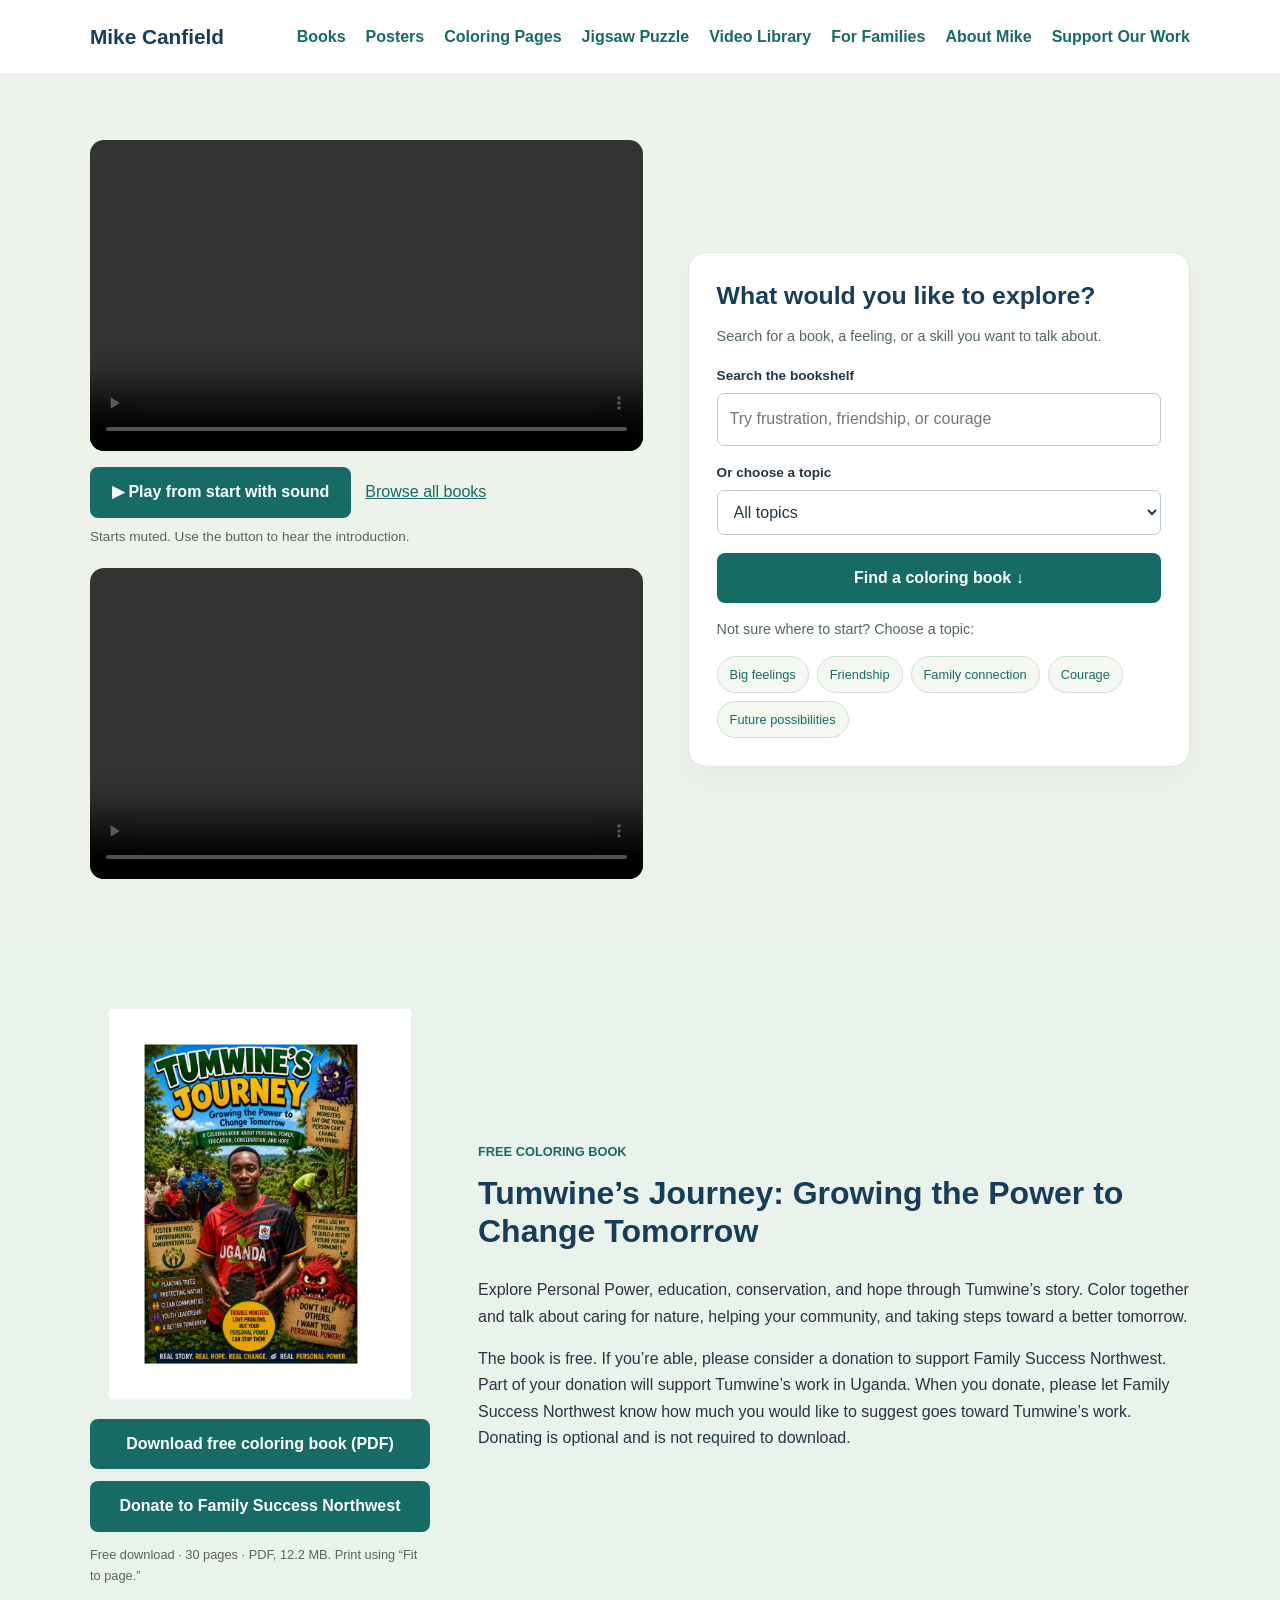
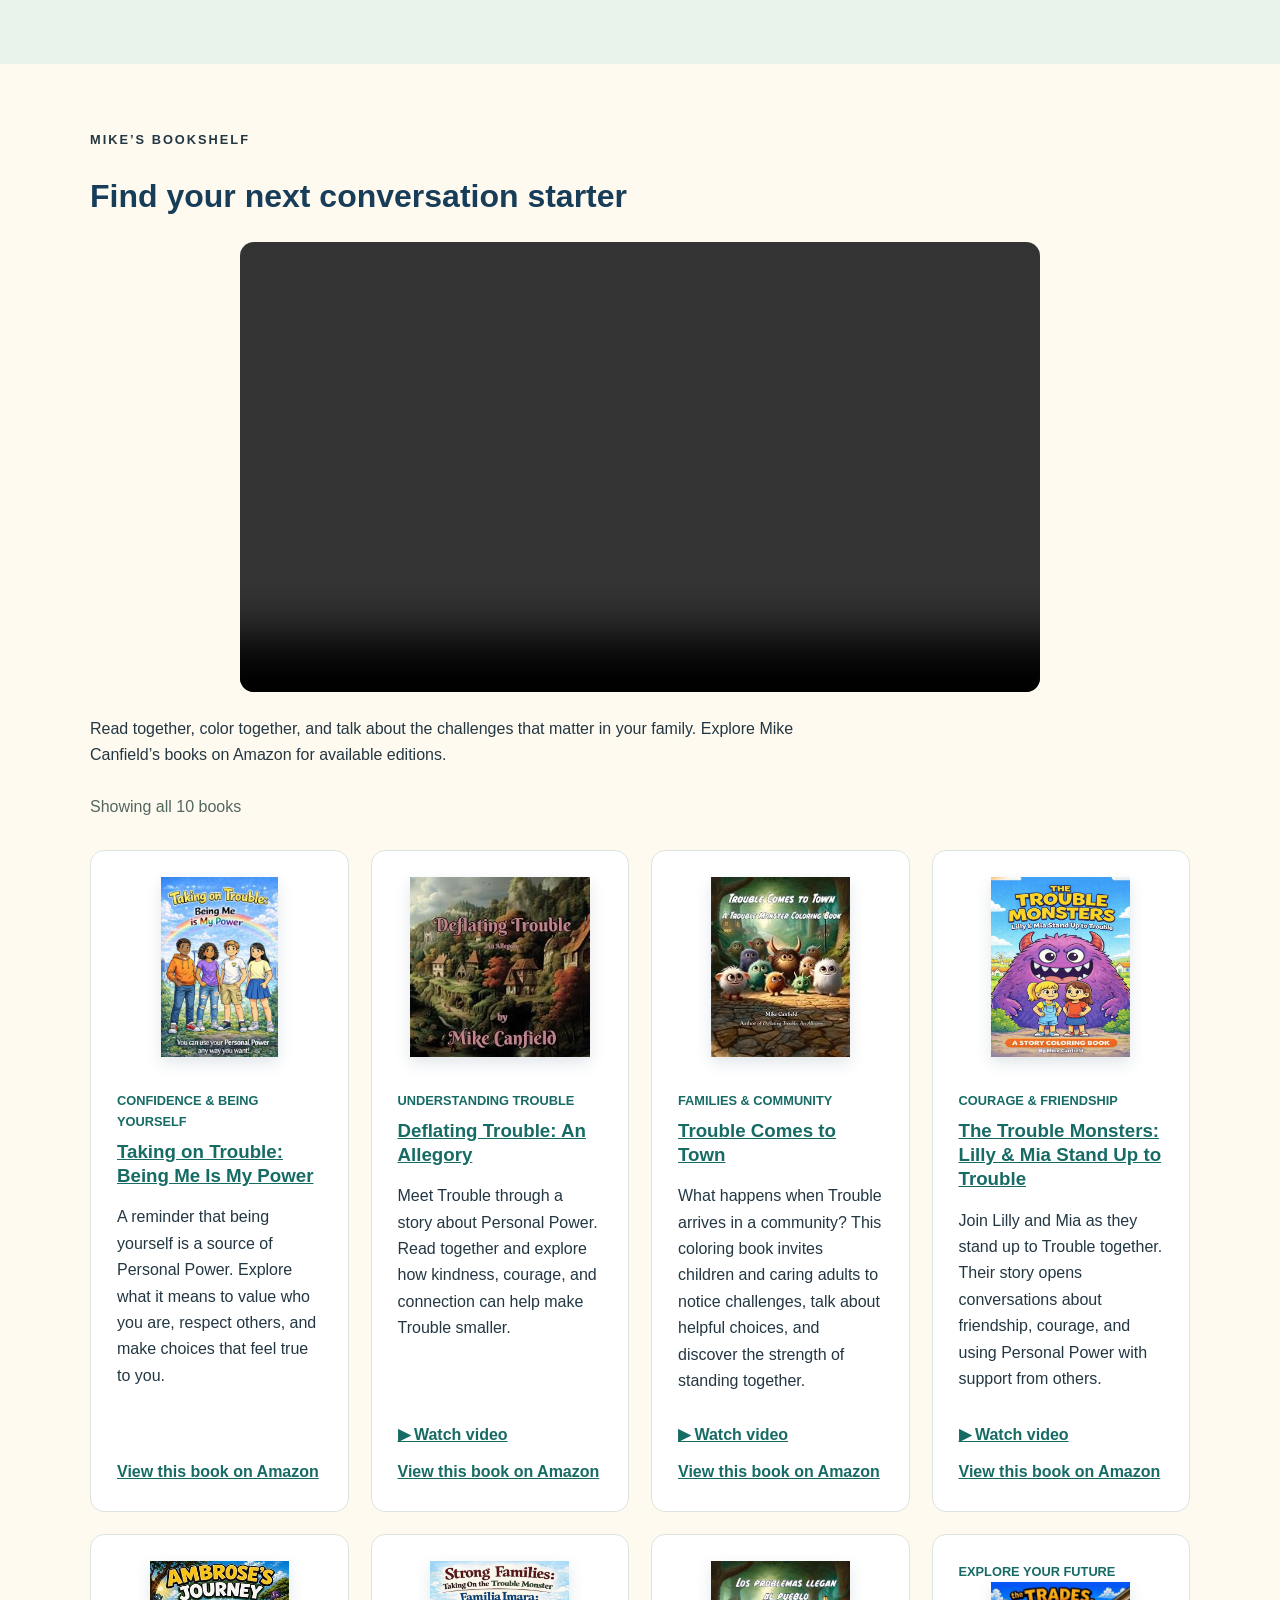
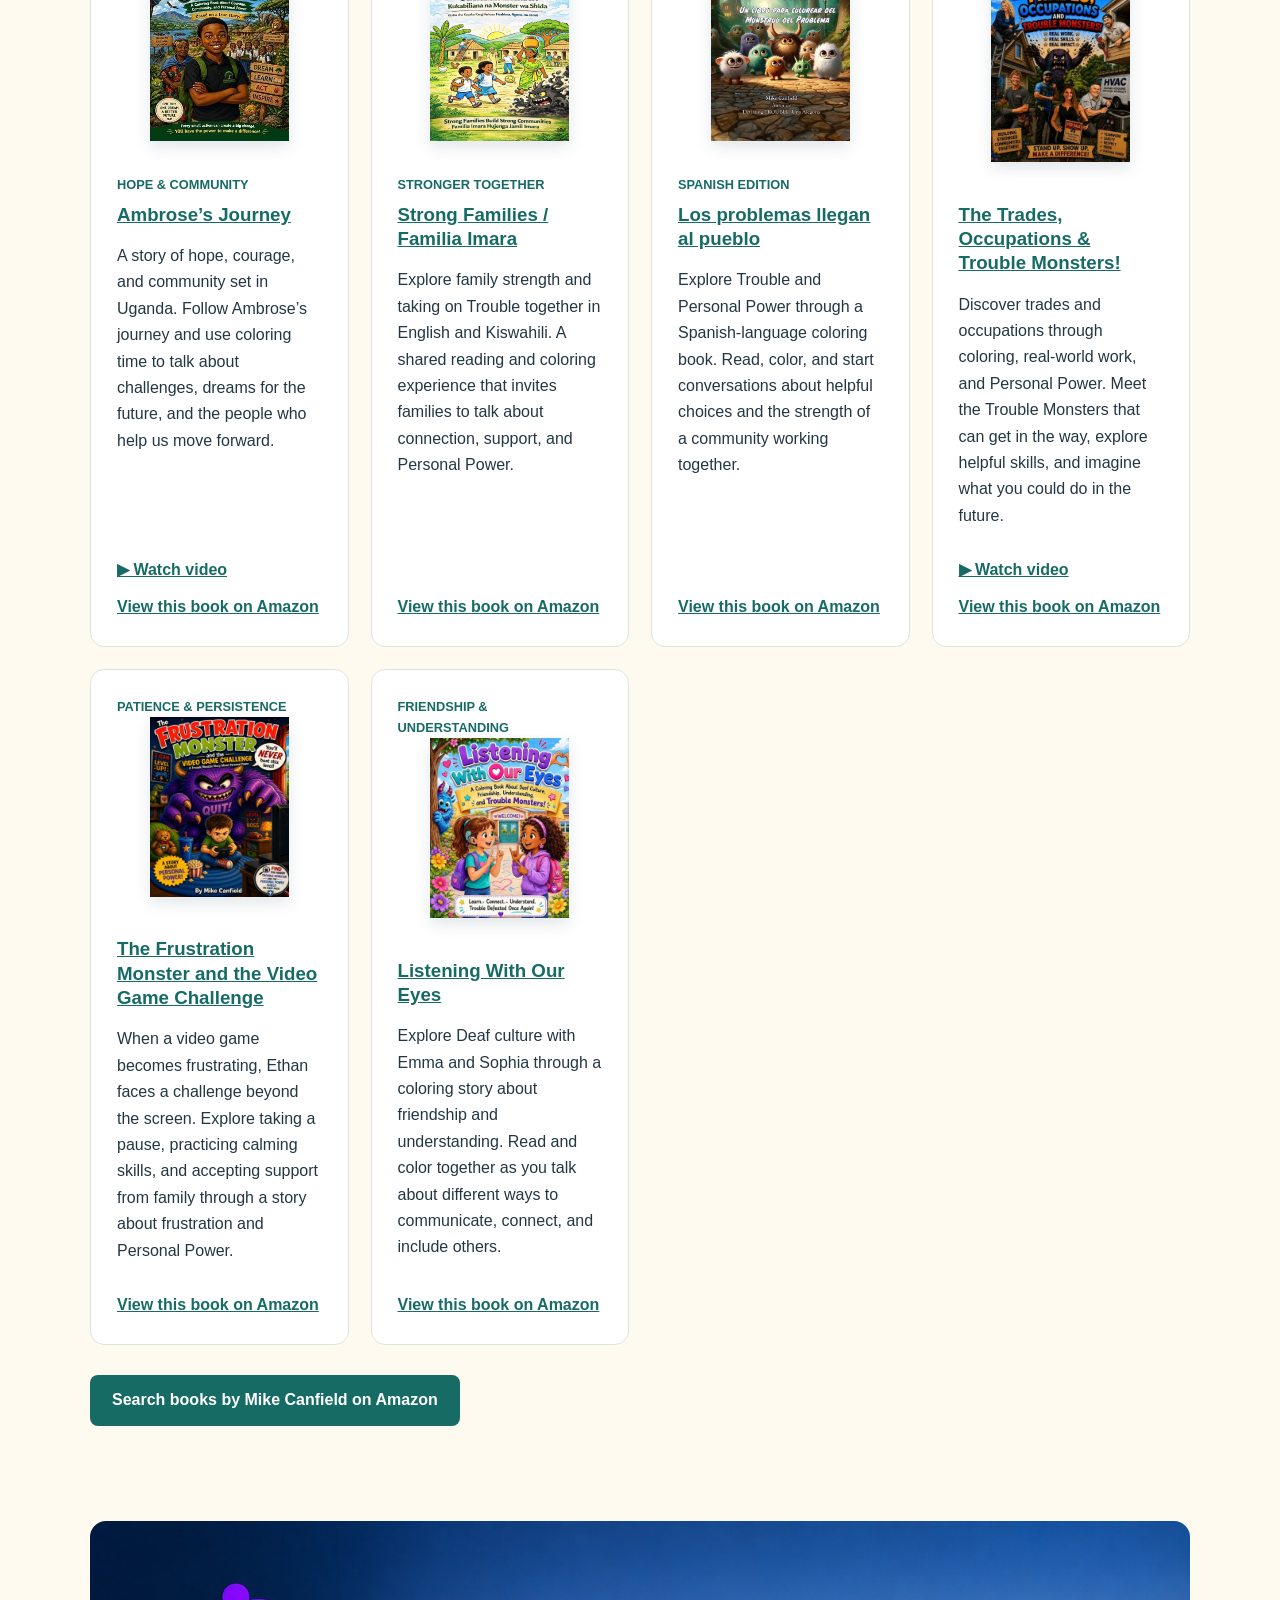
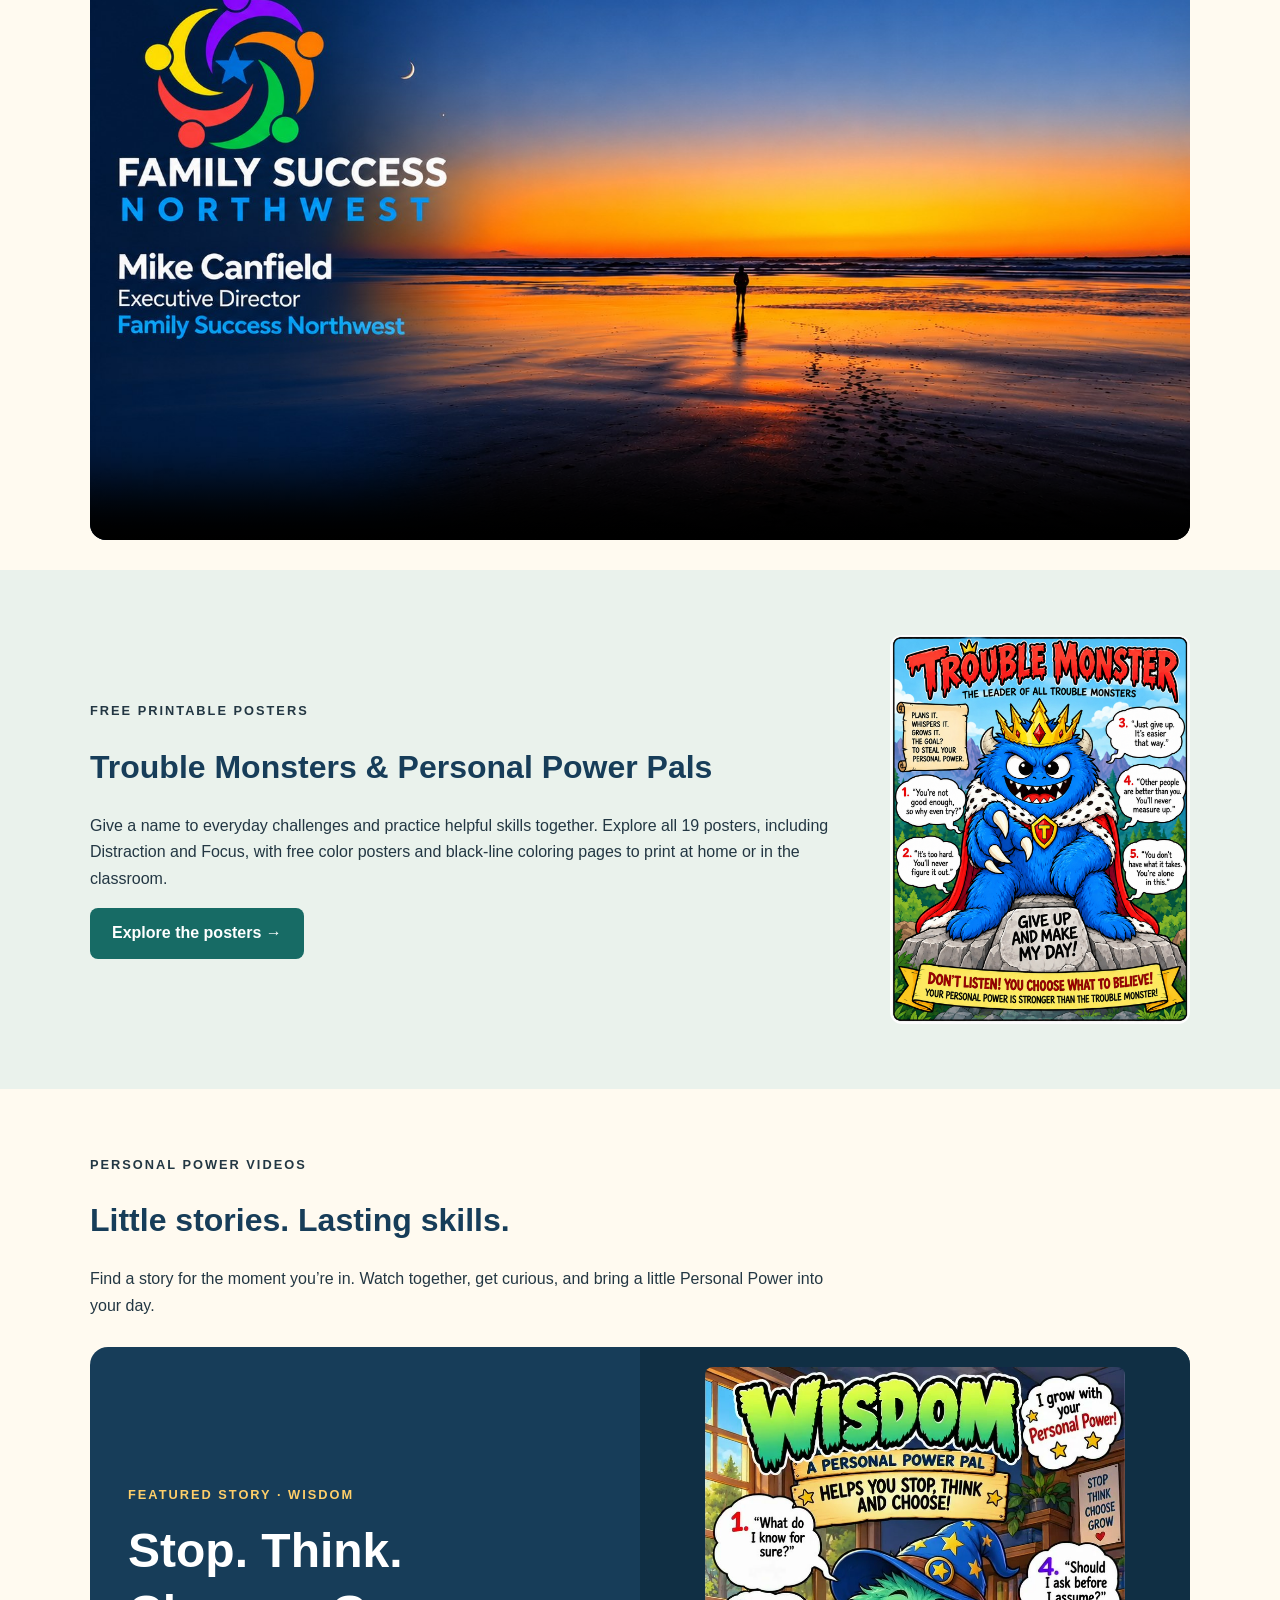
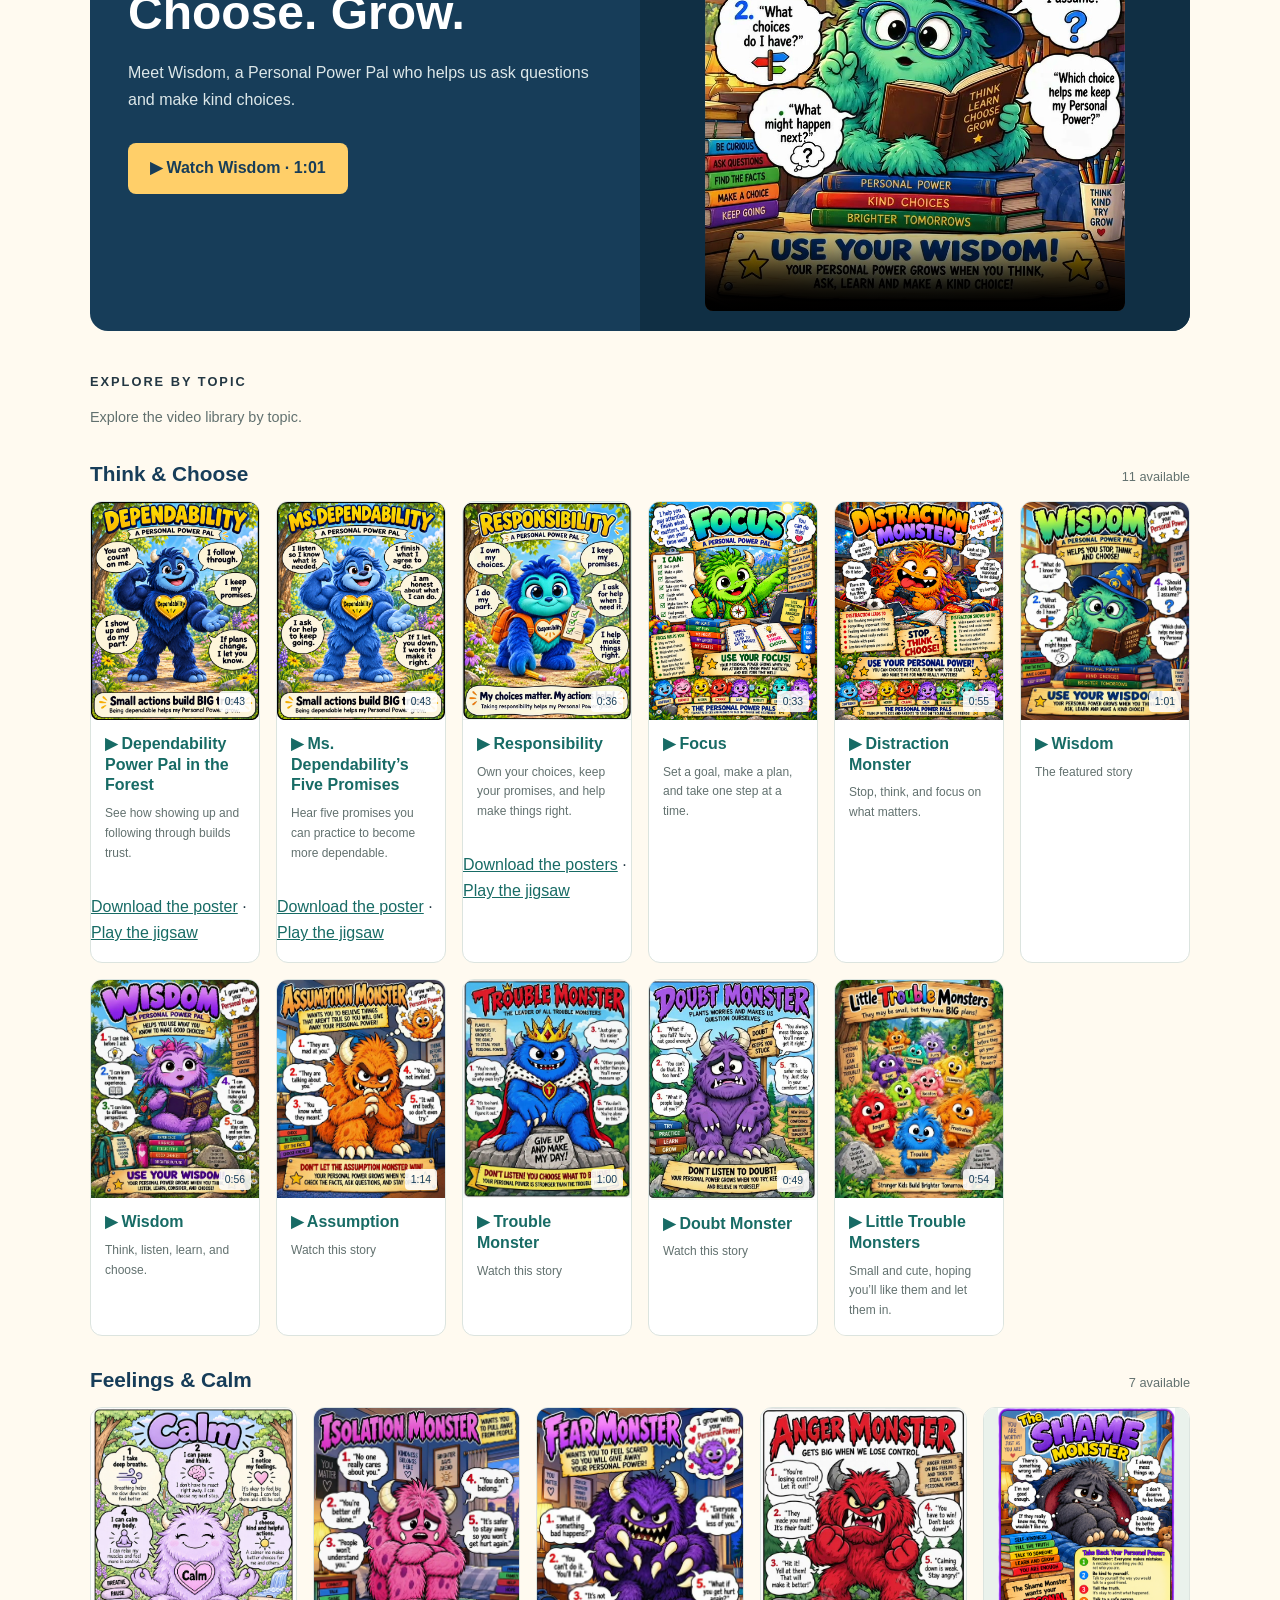
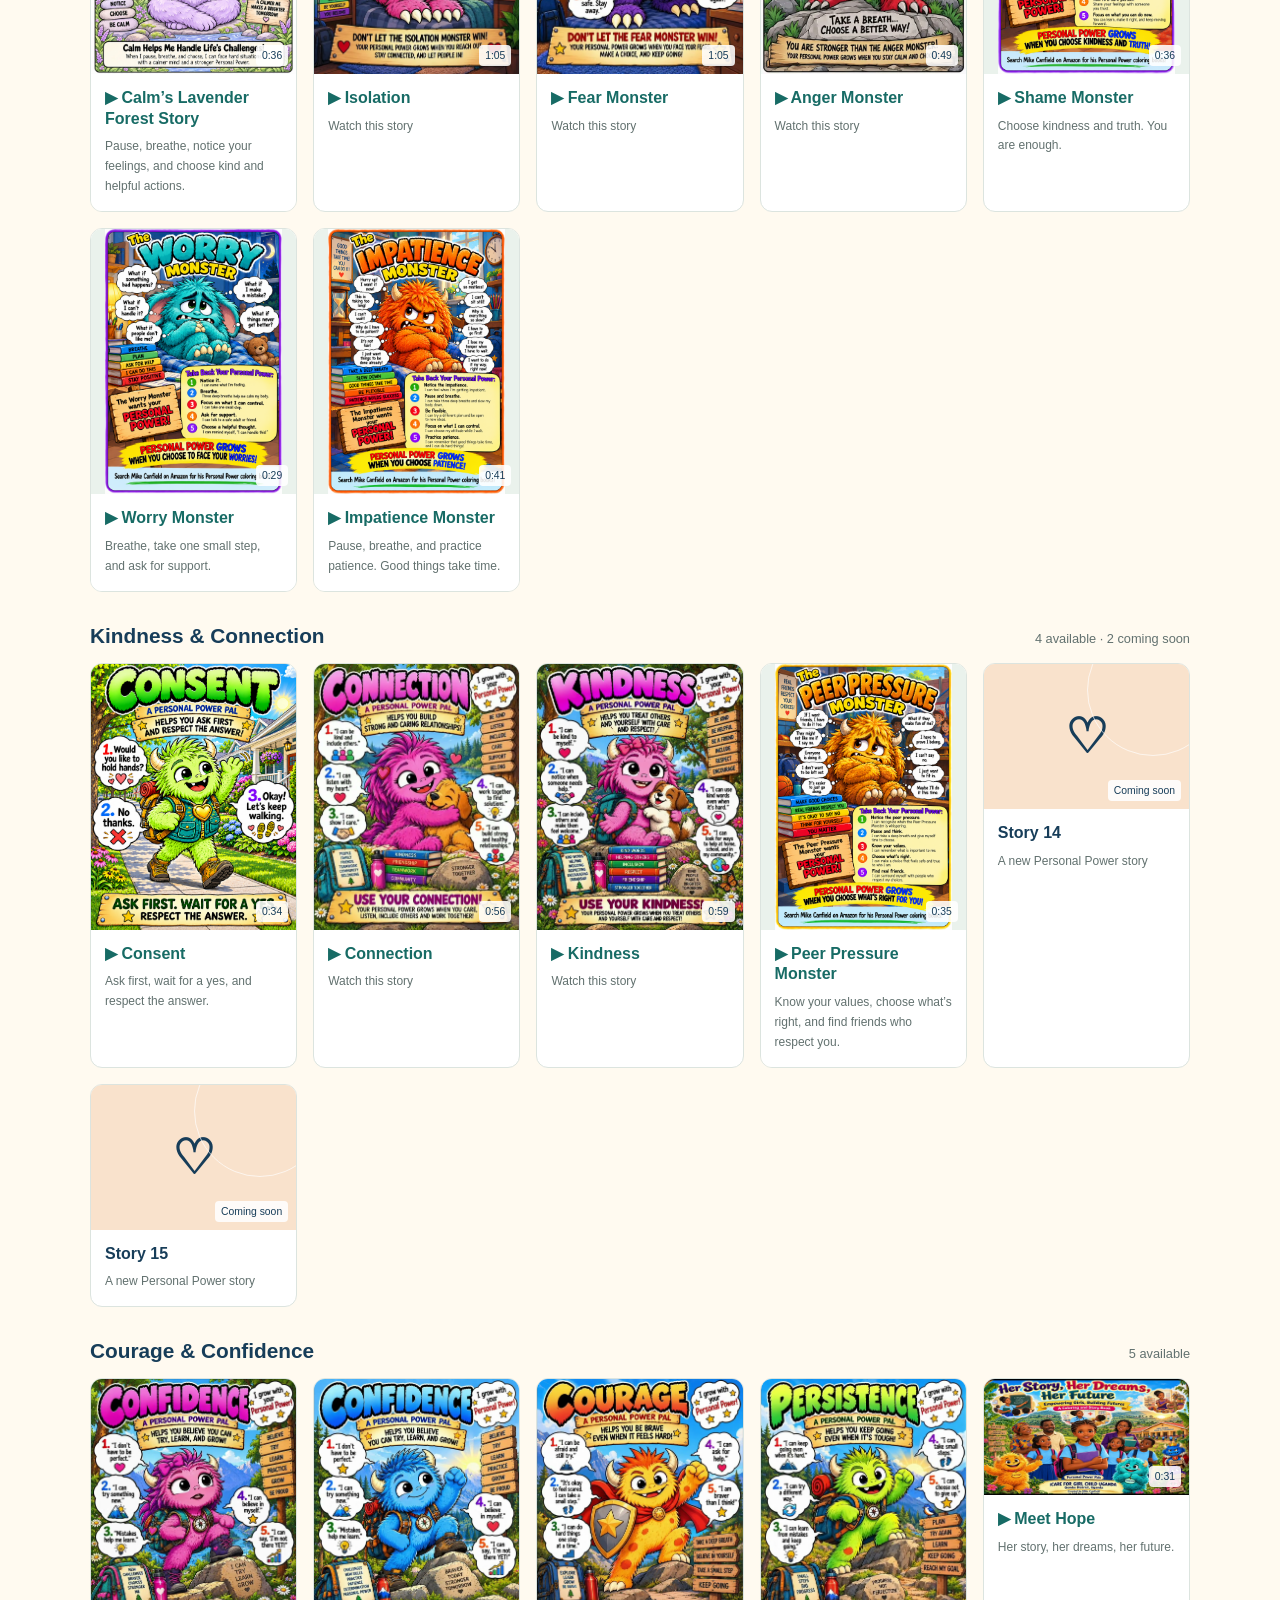
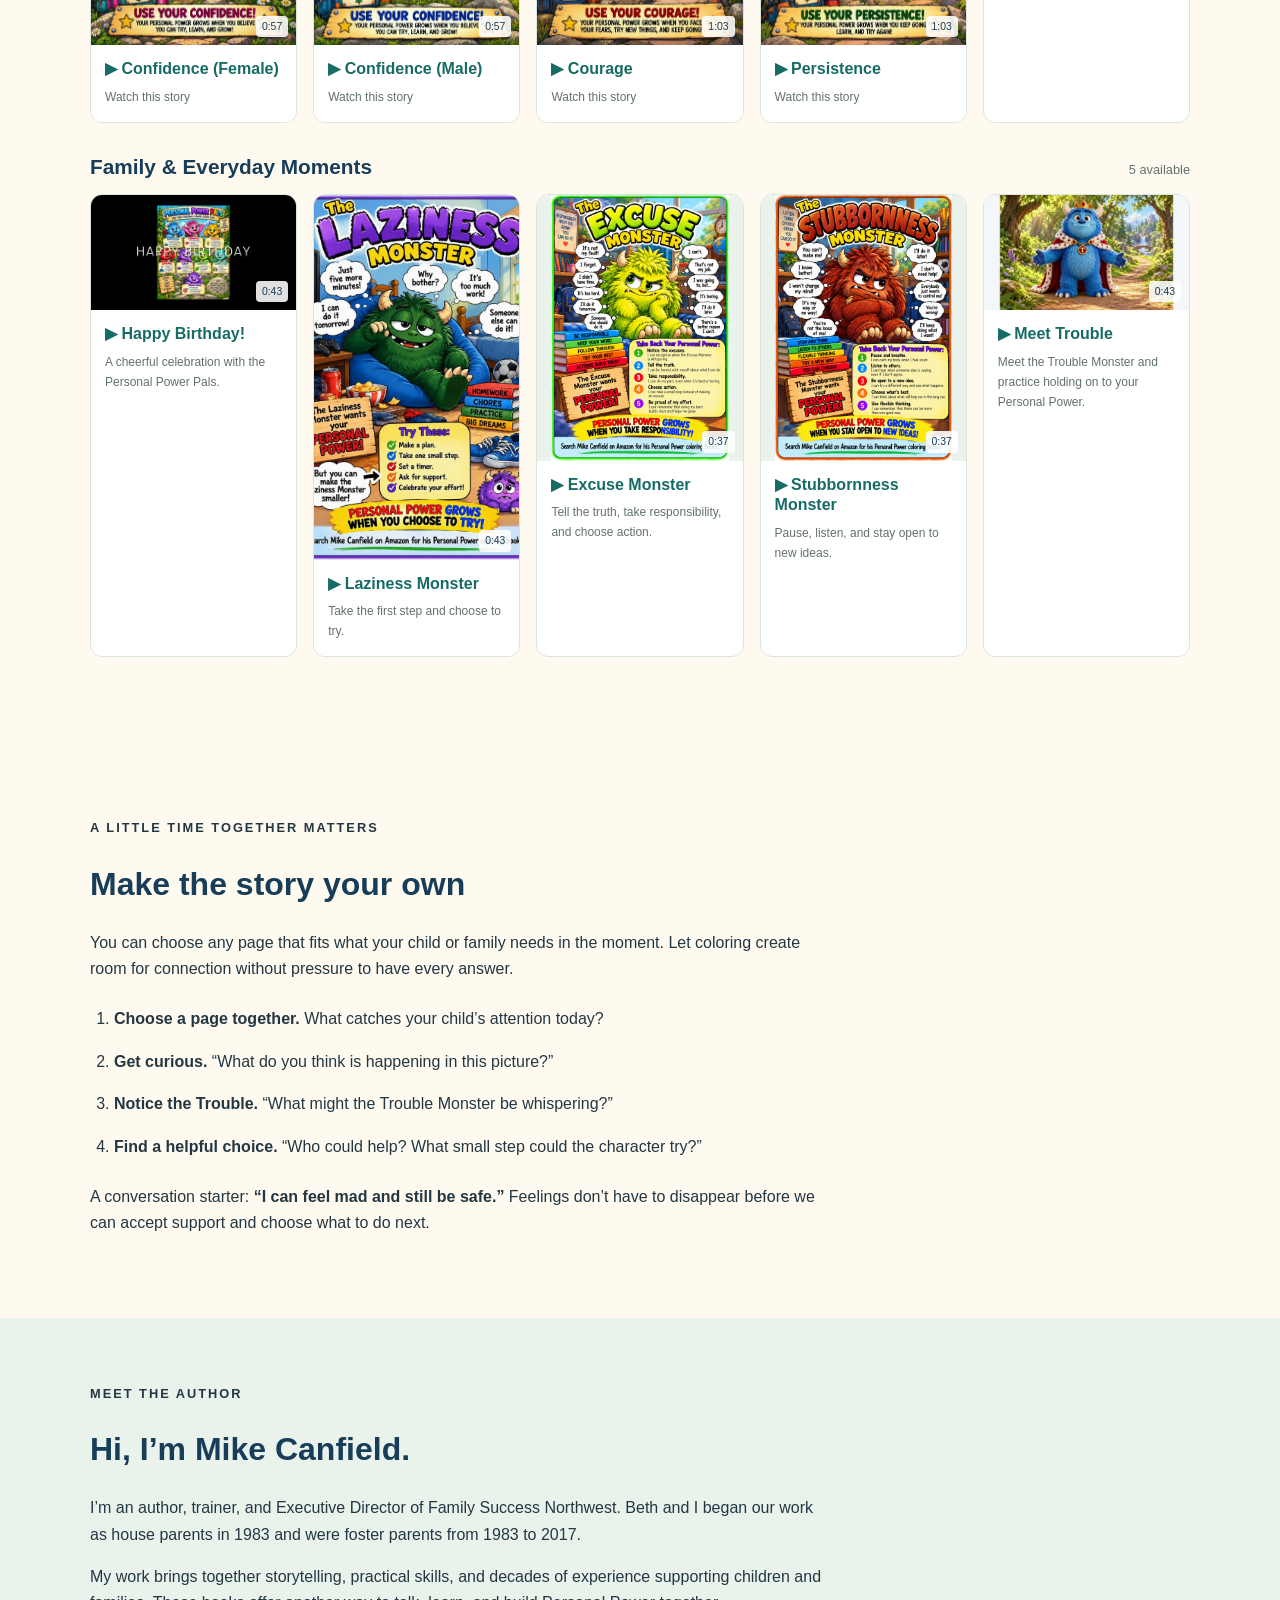
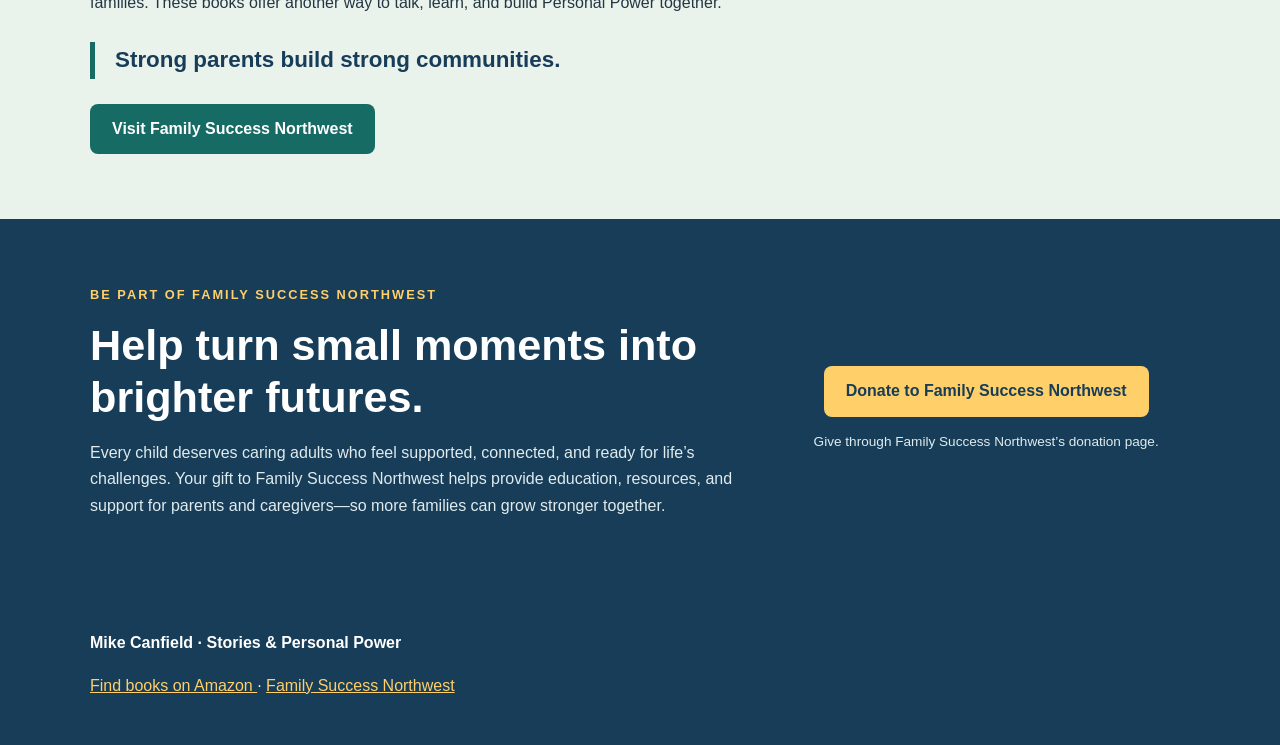
==== commit 29cdbd0b: "Add Dependability videos, posters, and jigsaws" ====
--- a/index.html
+++ b/index.html
@@ -239,10 +239,24 @@
           </div>
         </div>
         <div class="eyebrow">Explore by topic</div>
-        <p class="video-library-note">Explore twenty-nine videos now, with more stories coming soon.</p>
+        <p class="video-library-note">Explore the video library by topic.</p>
         <section class="video-shelf" aria-labelledby="video-topic-0">
-          <div class="video-shelf-heading"><h3 id="video-topic-0">Think &amp; Choose</h3><span>9 available</span></div>
+          <div class="video-shelf-heading"><h3 id="video-topic-0">Think &amp; Choose</h3><span>11 available</span></div>
           <div class="video-shelf-grid wisdom-shelf">
+            <article class="video-tile" id="dependability-forest-video">
+              <button class="video-card-button" type="button" data-video-file="assets/videos/dependability-forest.mp4" data-video-title="Dependability Power Pal in the Forest" data-video-poster="assets/dependability-forest.png" data-video-aspect="landscape" aria-label="Play Dependability Power Pal in the Forest">
+                <div class="video-art has-poster portrait-preview"><img src="assets/dependability-forest.png" alt="" width="1102" height="1427" loading="lazy"><span class="video-art-label">0:43</span></div>
+                <div class="video-tile-copy"><h4>&#9654; Dependability Power Pal in the Forest</h4><p>See how showing up and following through builds trust.</p></div>
+              </button>
+              <p><a href="posters.html#dependability-forest">Download the poster</a> &middot; <a href="puzzle.html?poster=dependability-forest">Play the jigsaw</a></p>
+            </article>
+            <article class="video-tile" id="dependability-five-promises-video">
+              <button class="video-card-button" type="button" data-video-file="assets/videos/dependability-five-promises.mp4" data-video-title="Ms. Dependability&rsquo;s Five Promises" data-video-poster="assets/dependability-five-promises.png" data-video-aspect="landscape" aria-label="Play Ms. Dependability&rsquo;s Five Promises">
+                <div class="video-art has-poster portrait-preview"><img src="assets/dependability-five-promises.png" alt="" width="1102" height="1427" loading="lazy"><span class="video-art-label">0:43</span></div>
+                <div class="video-tile-copy"><h4>&#9654; Ms. Dependability&rsquo;s Five Promises</h4><p>Hear five promises you can practice to become more dependable.</p></div>
+              </button>
+              <p><a href="posters.html#dependability-five-promises">Download the poster</a> &middot; <a href="puzzle.html?poster=dependability-five-promises">Play the jigsaw</a></p>
+            </article>
             <article class="video-tile"><button class="video-card-button" type="button" data-video-file="assets/videos/responsibility.mp4" data-video-title="Responsibility" data-video-poster="assets/videos/posters/responsibility.jpg" data-video-aspect="landscape" aria-label="Play Responsibility"><div class="video-art has-poster portrait-preview"><img src="assets/responsibility-pal.png" alt="" width="560" height="720" loading="lazy"><span class="video-art-label">0:36</span></div><div class="video-tile-copy"><h4>&#9654; Responsibility</h4><p>Own your choices, keep your promises, and help make things right.</p></div></button><p><a href="posters.html#responsibility-pal">Download the posters</a> &middot; <a href="puzzle.html?poster=responsibility">Play the jigsaw</a></p></article>
             <article class="video-tile"><button class="video-card-button" type="button" data-video-file="assets/videos/focus.mp4" data-video-title="Focus" data-video-poster="assets/videos/posters/focus.jpg" data-video-aspect="landscape" aria-label="Play Focus"><div class="video-art has-poster portrait-preview"><img src="assets/focus-pal.png" alt="" width="1102" height="1427" loading="lazy"><span class="video-art-label">0:33</span></div><div class="video-tile-copy"><h4>&#9654; Focus</h4><p>Set a goal, make a plan, and take one step at a time.</p></div></button></article>
             <article class="video-tile"><button class="video-card-button" type="button" data-video-file="assets/videos/distraction-monster-v2.mp4" data-video-title="Distraction Monster" data-video-poster="assets/videos/posters/distraction-monster-v2.jpg" data-video-aspect="landscape" aria-label="Play Distraction Monster"><div class="video-art has-poster portrait-preview"><img src="assets/distraction-monster.png" alt="" width="1102" height="1427" loading="lazy"><span class="video-art-label">0:55</span></div><div class="video-tile-copy"><h4>▶ Distraction Monster</h4><p>Stop, think, and focus on what matters.</p></div></button></article>
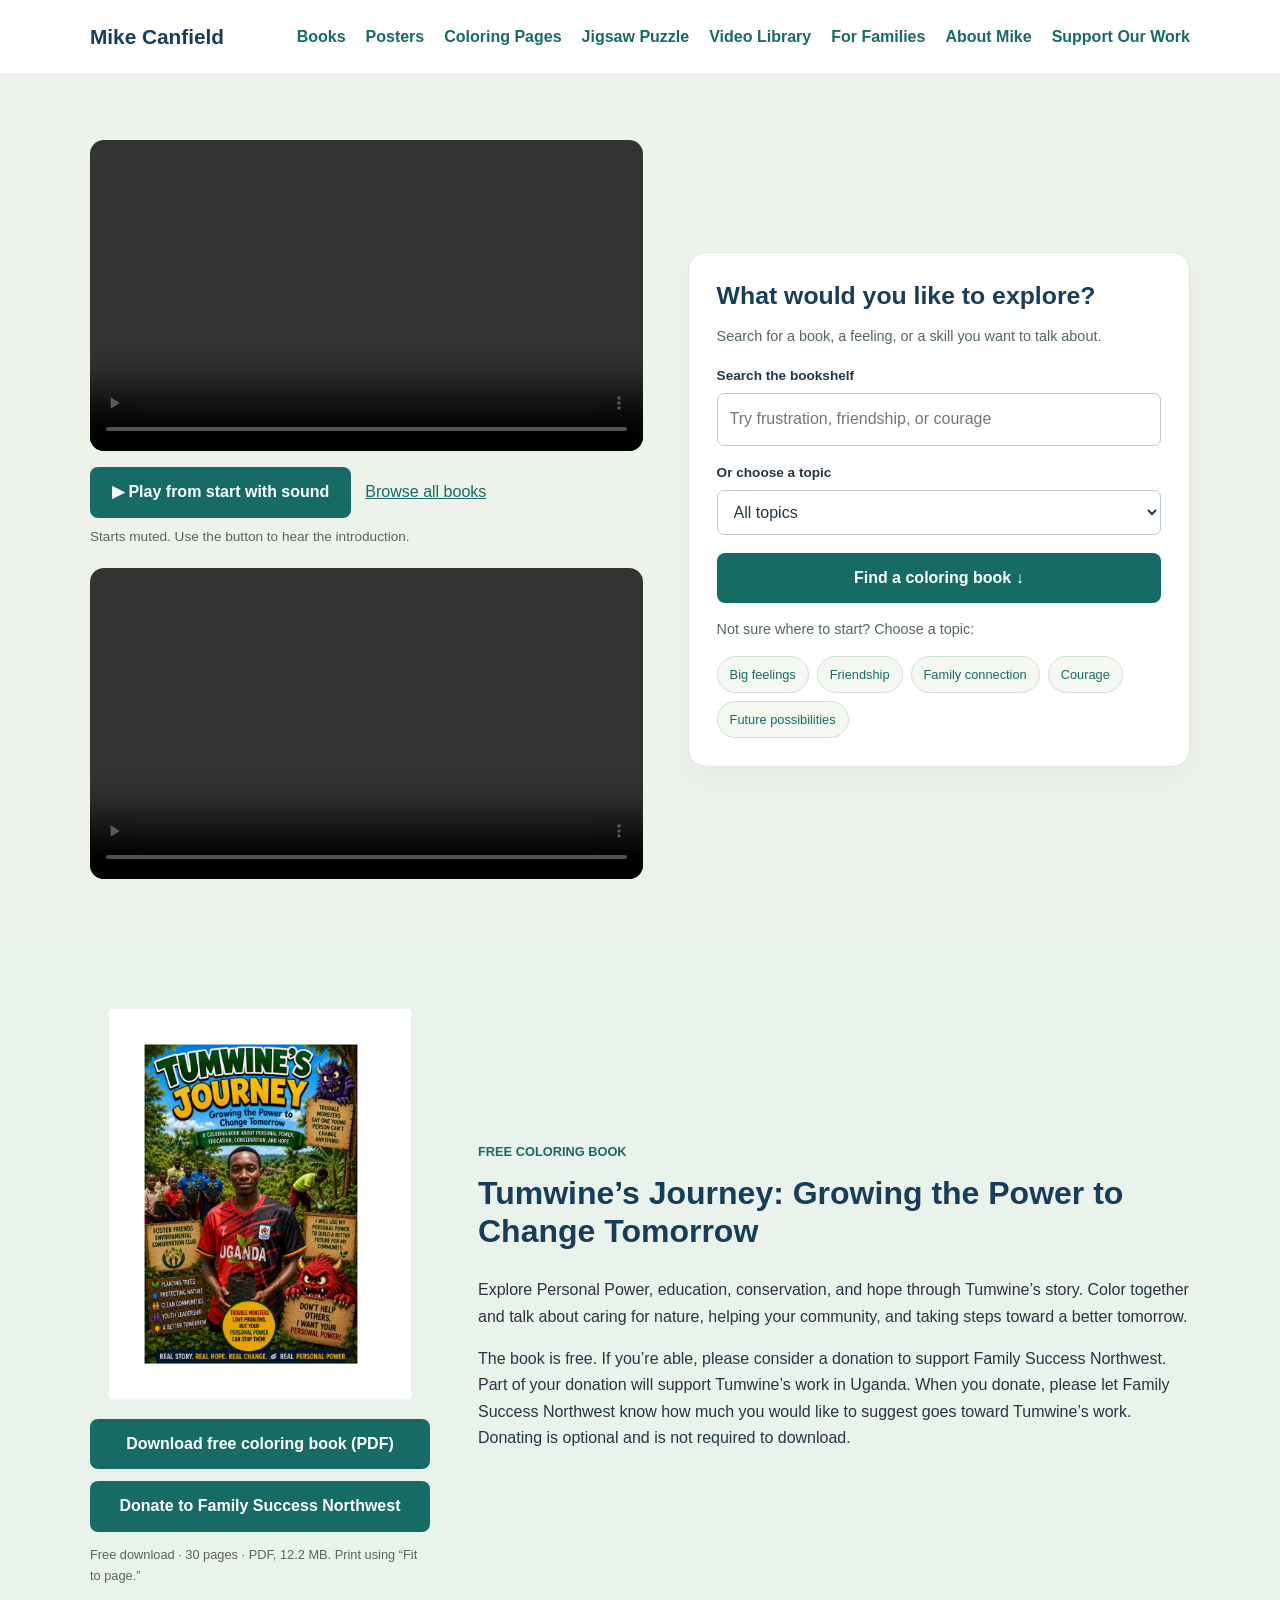
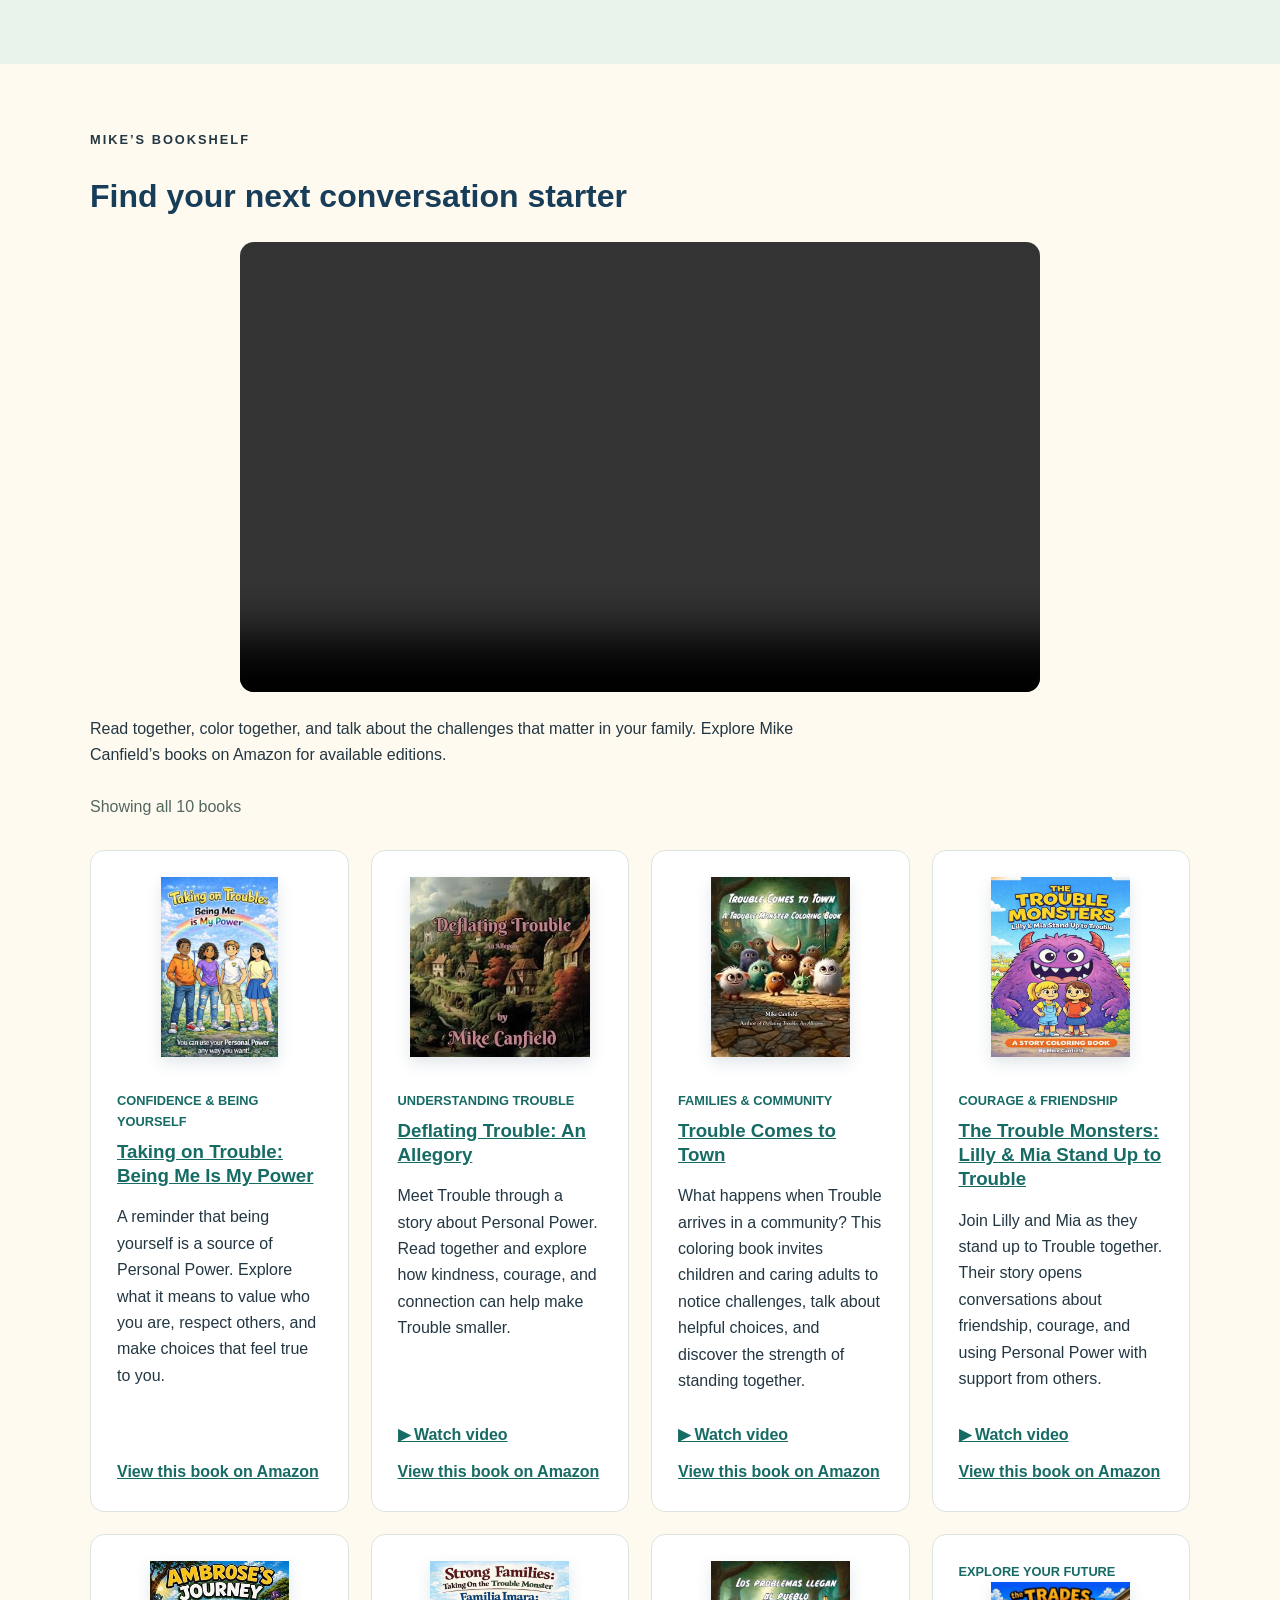
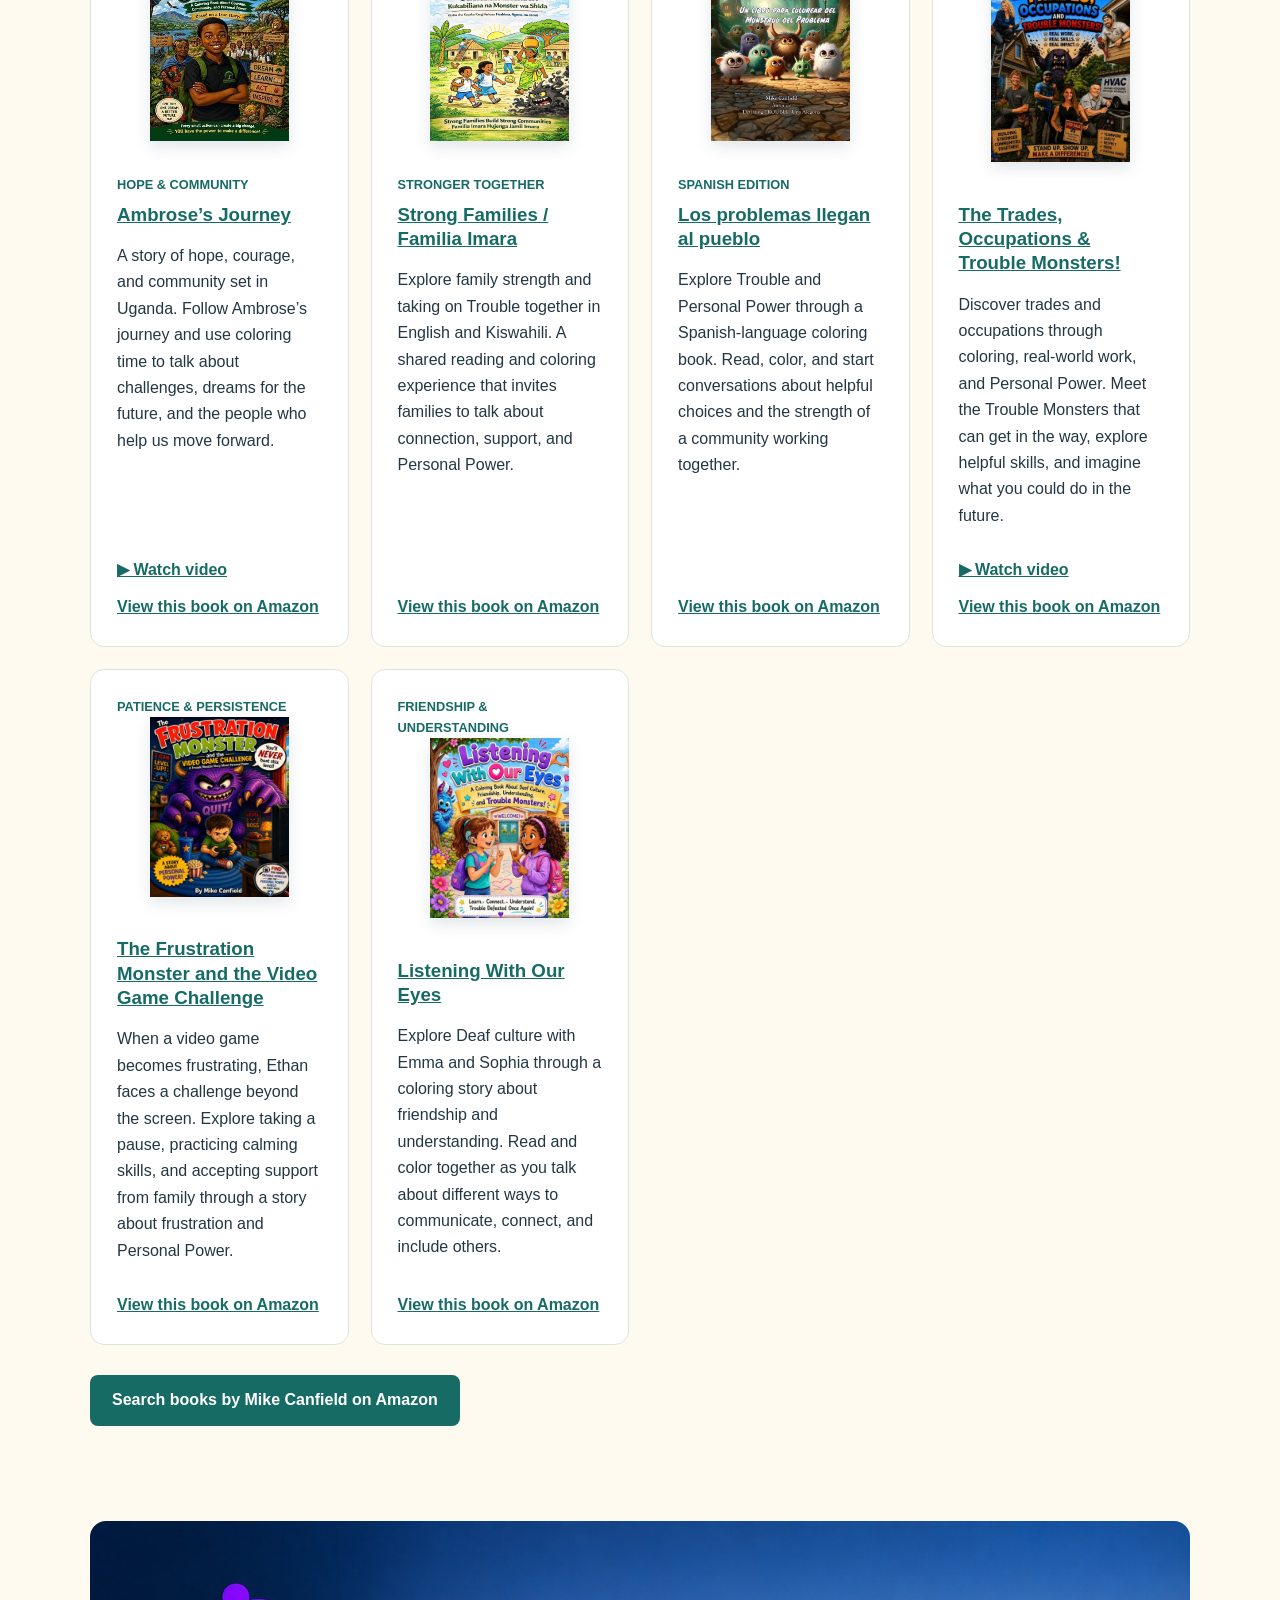
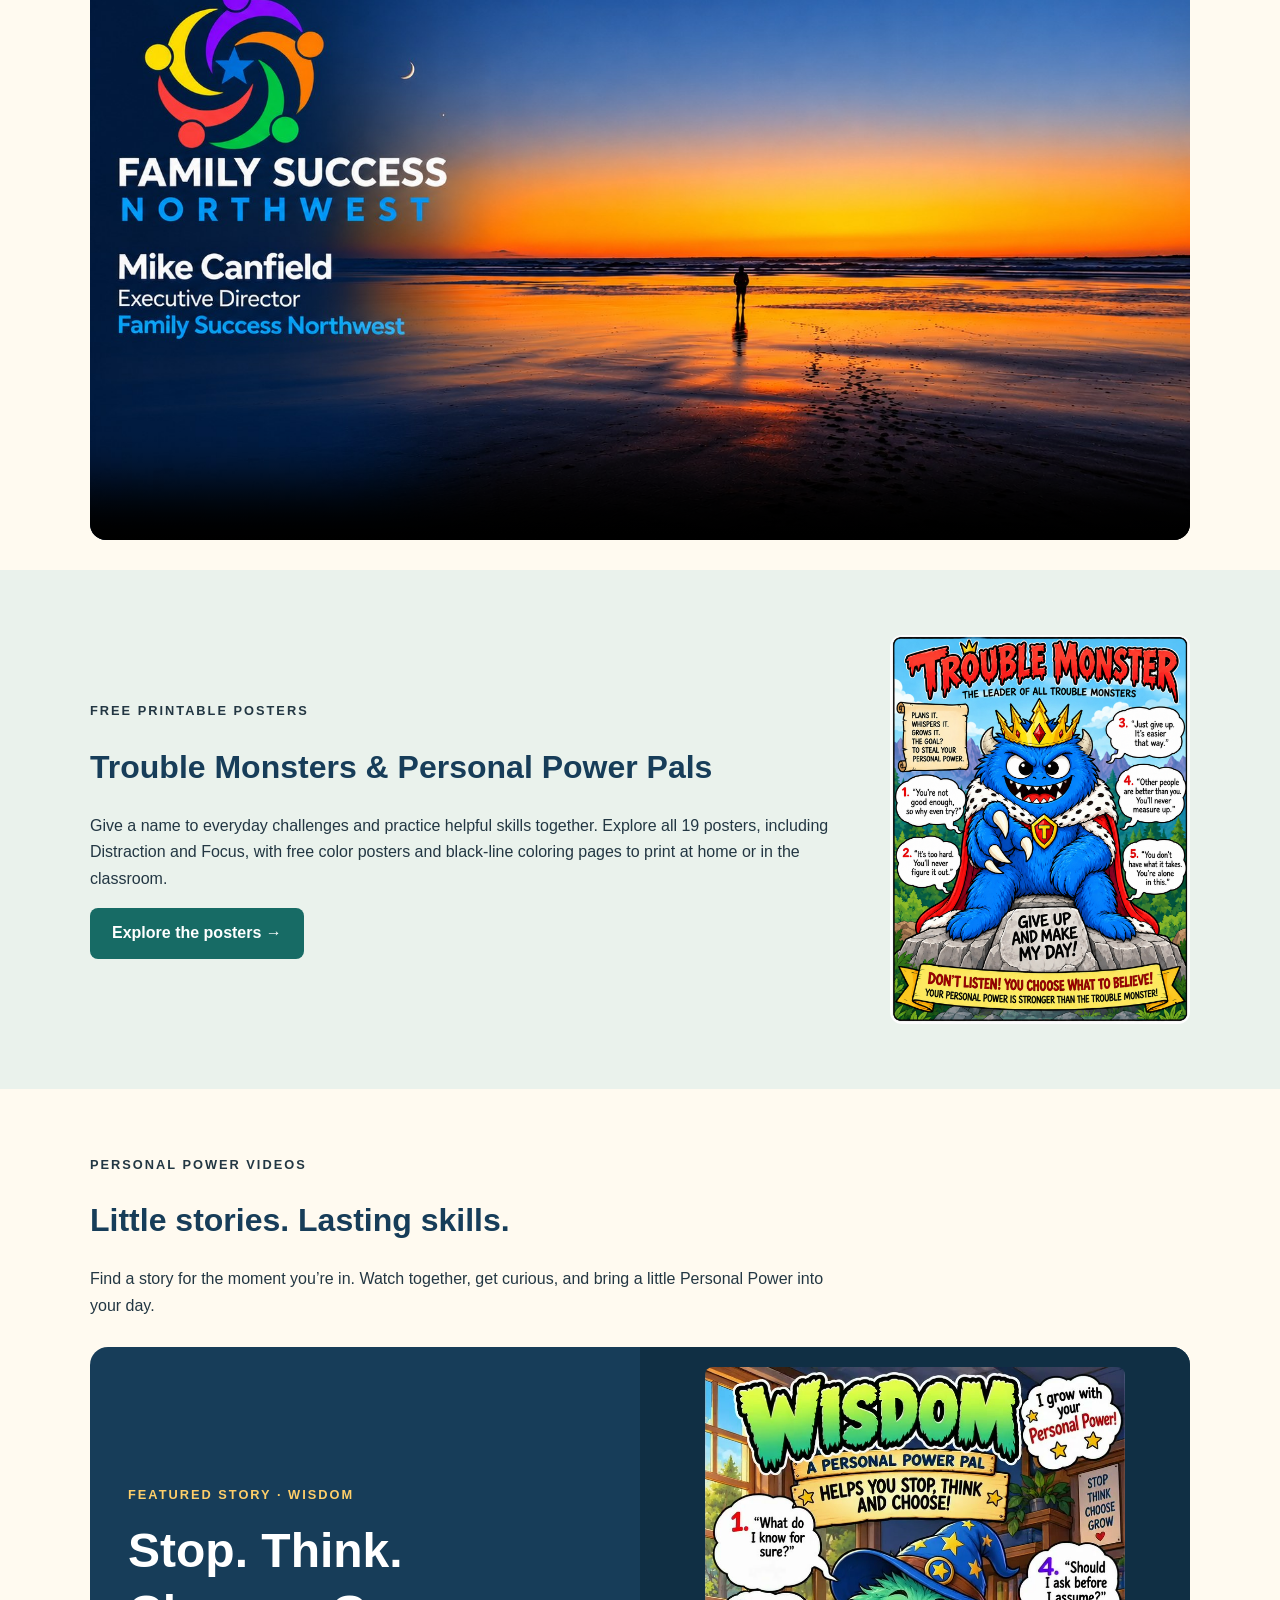
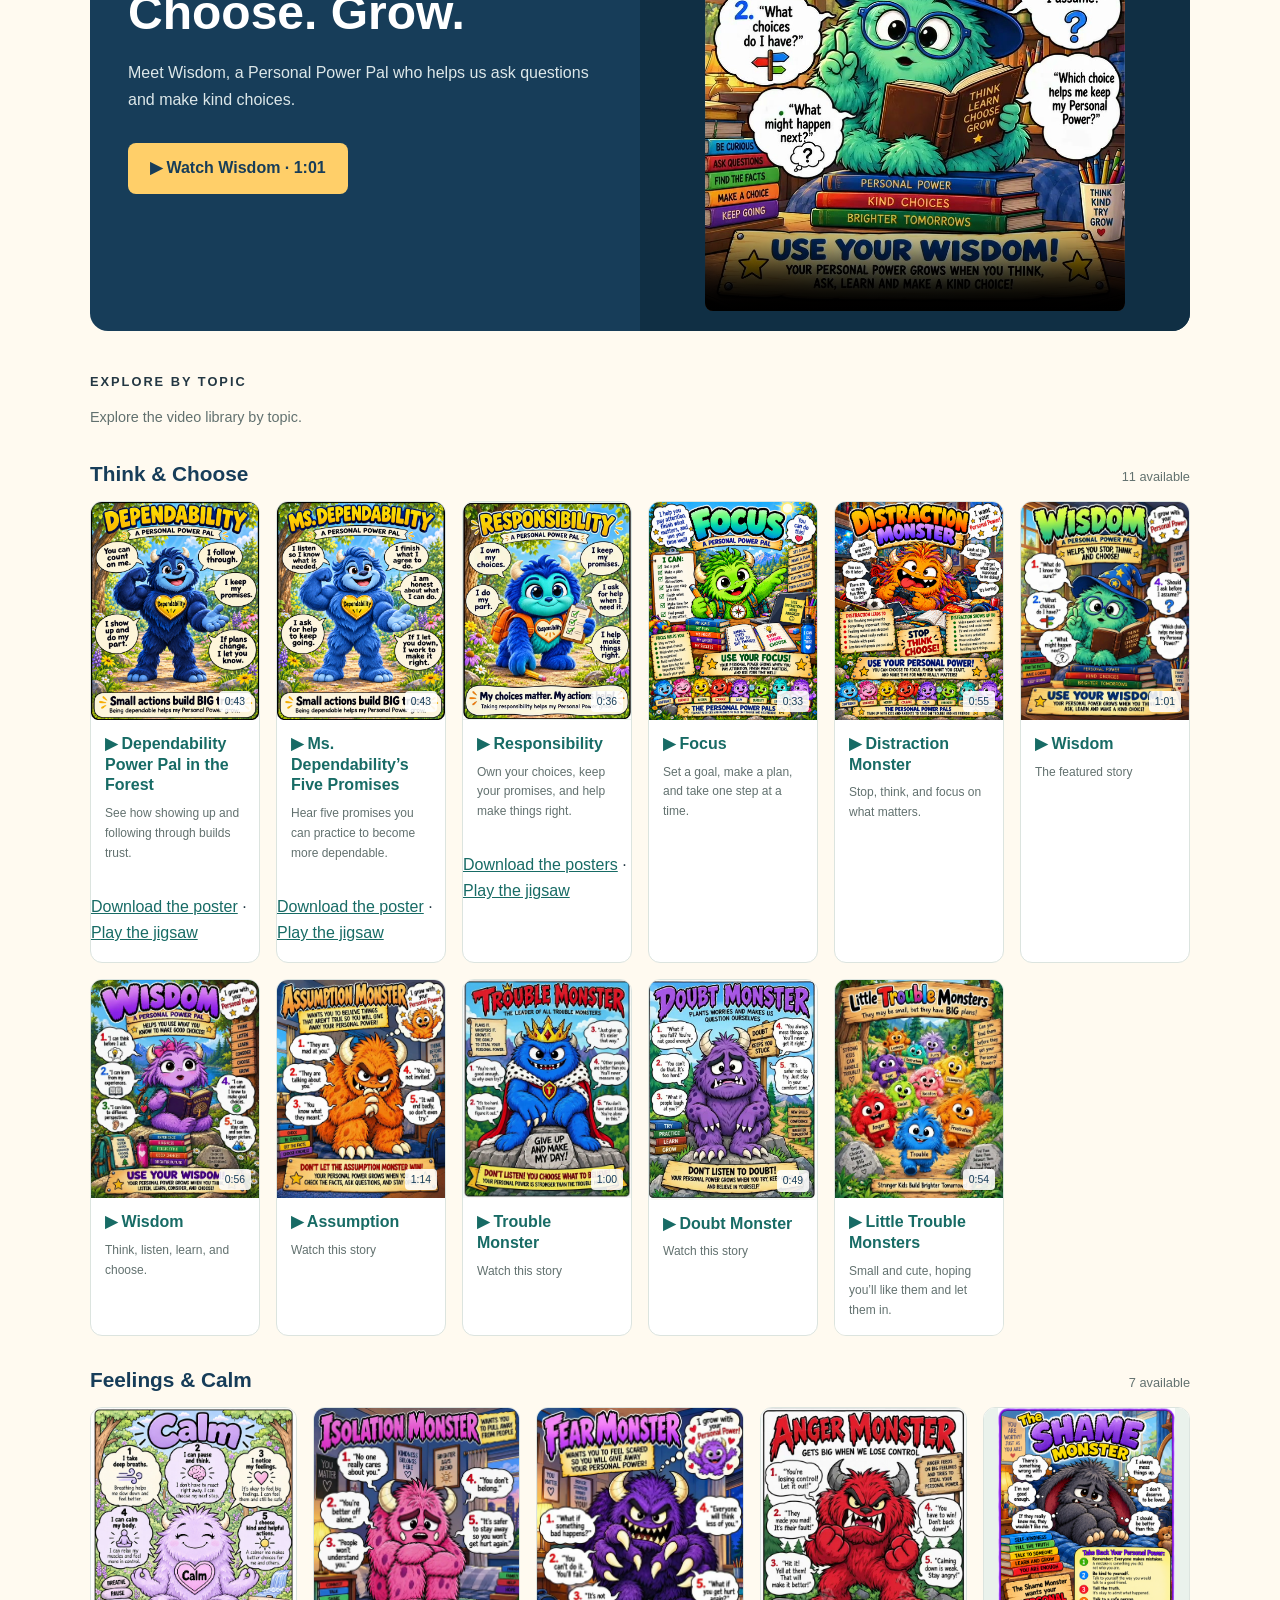
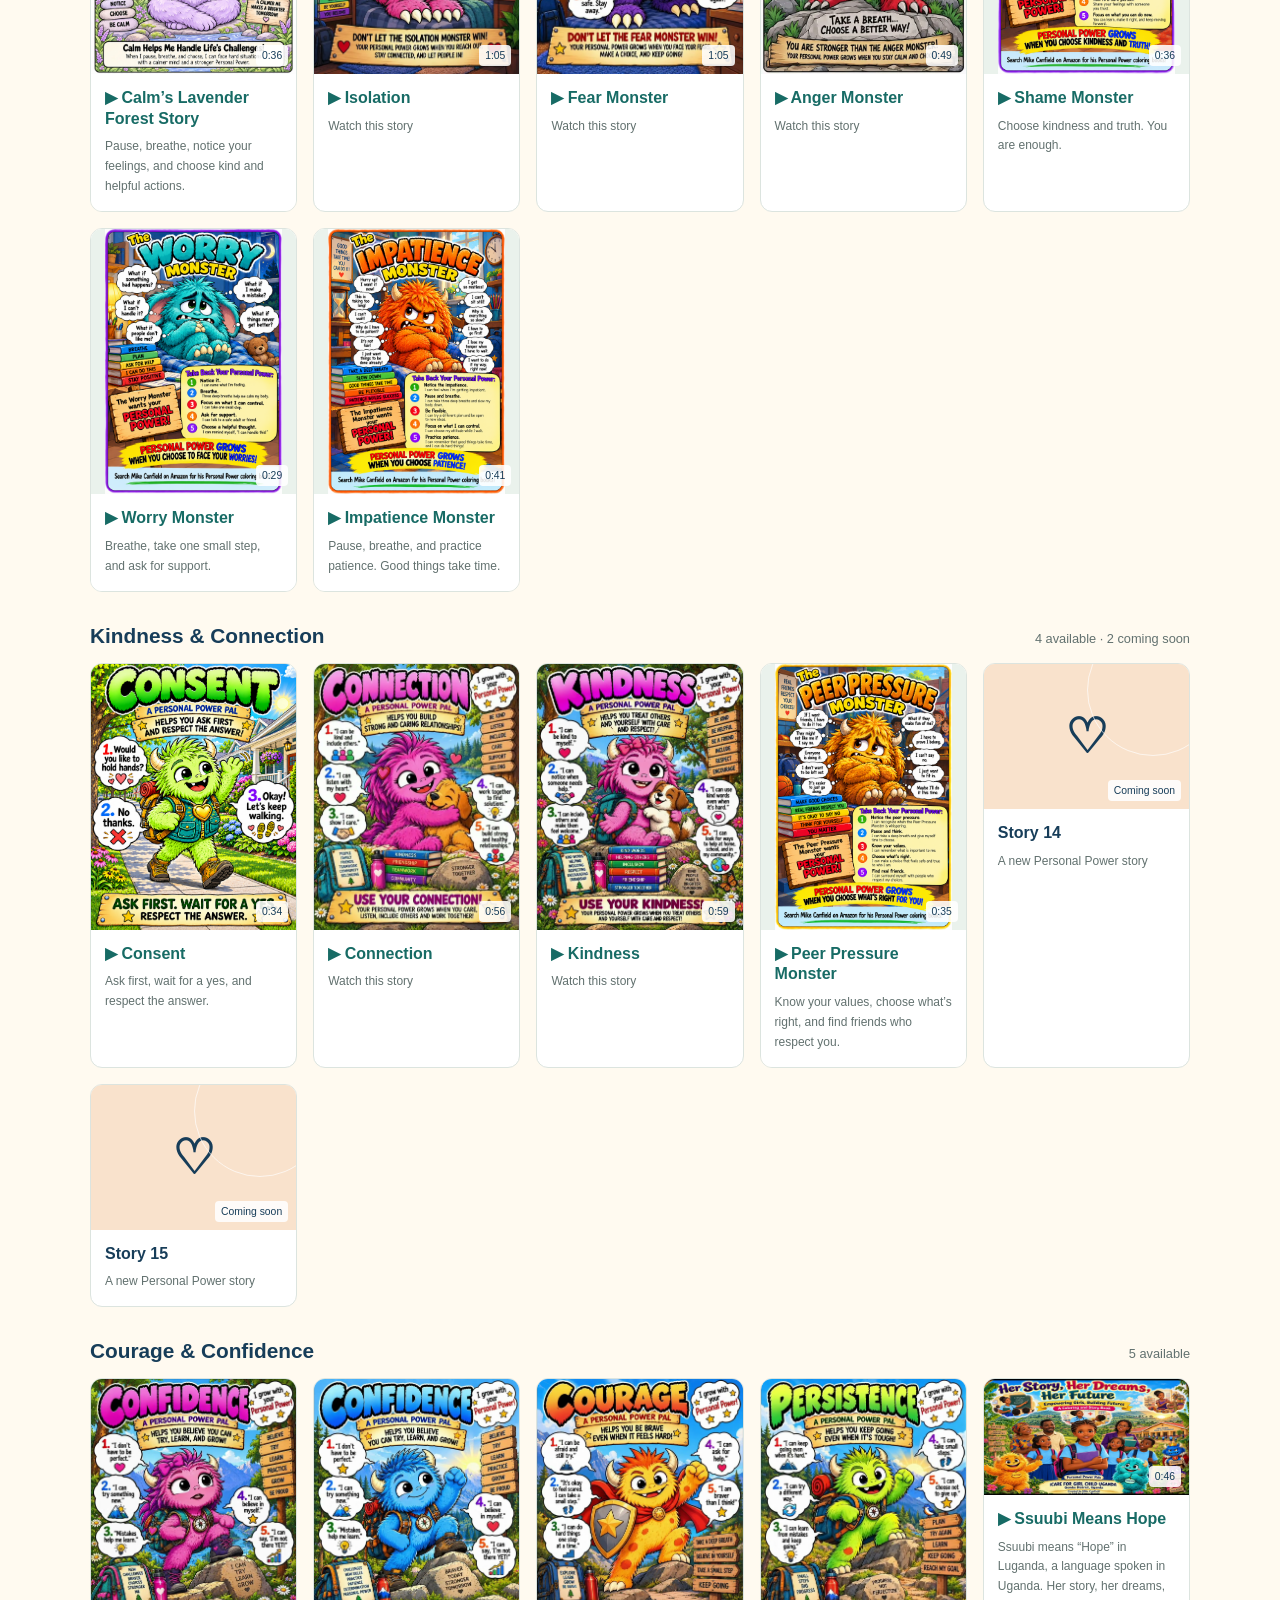
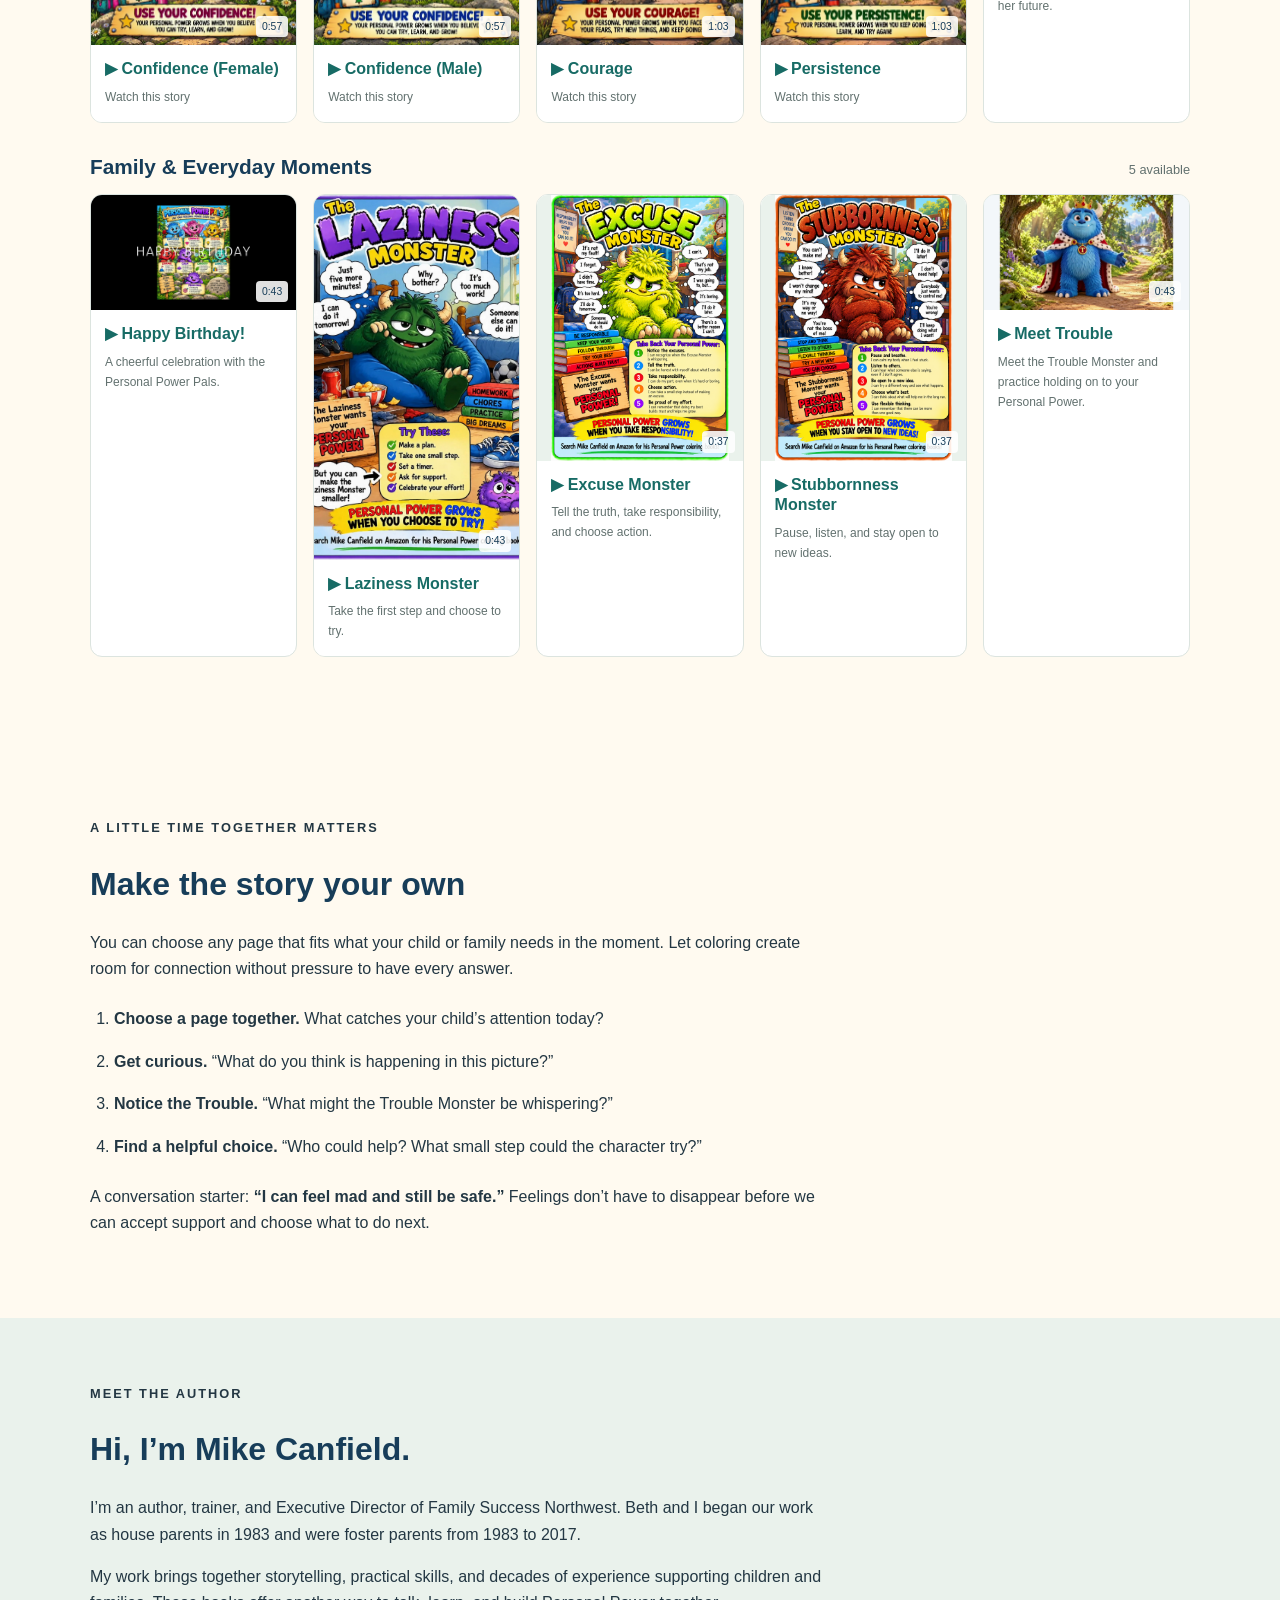
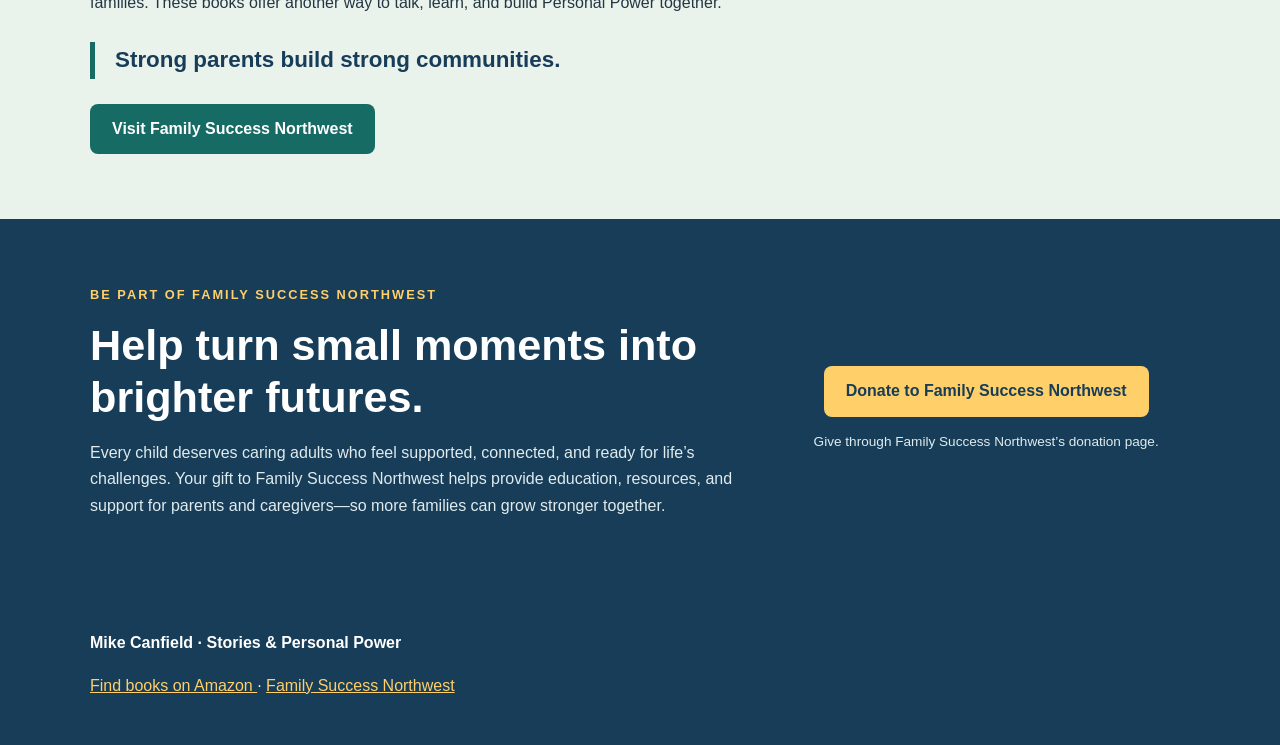
==== commit 1bee28a4: "Publish Ssuubi Means Hope video" ====
--- a/index.html
+++ b/index.html
@@ -298,7 +298,7 @@
             <article class="video-tile"><button class="video-card-button" type="button" data-video-file="assets/videos/confidence-male-cropped.mp4" data-video-title="Confidence (Male)" data-video-poster="assets/videos/posters/confidence-male.jpg" aria-label="Play Confidence (Male)"><div class="video-art has-poster"><img src="assets/videos/posters/confidence-male.jpg" alt="" width="834" height="1080" loading="lazy"><span class="video-art-label">0:57</span></div><div class="video-tile-copy"><h4>▶ Confidence (Male)</h4><p>Watch this story</p></div></button></article>
             <article class="video-tile"><button class="video-card-button" type="button" data-video-file="assets/videos/courage-cropped.mp4" data-video-title="Courage" data-video-poster="assets/videos/posters/courage.jpg" aria-label="Play Courage"><div class="video-art has-poster"><img src="assets/videos/posters/courage.jpg" alt="" width="834" height="1080" loading="lazy"><span class="video-art-label">1:03</span></div><div class="video-tile-copy"><h4>▶ Courage</h4><p>Watch this story</p></div></button></article>
             <article class="video-tile"><button class="video-card-button" type="button" data-video-file="assets/videos/persistence-cropped.mp4" data-video-title="Persistence" data-video-poster="assets/videos/posters/persistence.jpg" aria-label="Play Persistence"><div class="video-art has-poster"><img src="assets/videos/posters/persistence.jpg" alt="" width="834" height="1080" loading="lazy"><span class="video-art-label">1:03</span></div><div class="video-tile-copy"><h4>▶ Persistence</h4><p>Watch this story</p></div></button></article>
-            <article class="video-tile"><button class="video-card-button" type="button" data-video-file="assets/videos/meet-hope.mp4" data-video-title="Meet Hope" data-video-poster="assets/videos/posters/meet-hope.jpg" data-video-aspect="landscape" aria-label="Play Meet Hope"><div class="video-art has-poster" style="aspect-ratio: 16 / 9"><img src="assets/videos/posters/meet-hope.jpg" alt="" width="1920" height="1080" loading="lazy"><span class="video-art-label">0:31</span></div><div class="video-tile-copy"><h4>▶ Meet Hope</h4><p>Her story, her dreams, her future.</p></div></button></article>
+            <article class="video-tile"><button class="video-card-button" type="button" data-video-file="assets/videos/meet-hope.mp4" data-video-title="Ssuubi Means Hope" data-video-poster="assets/videos/posters/meet-hope.jpg" data-video-aspect="landscape" aria-label="Play Ssuubi Means Hope"><div class="video-art has-poster" style="aspect-ratio: 16 / 9"><img src="assets/videos/posters/meet-hope.jpg" alt="" width="1920" height="1080" loading="lazy"><span class="video-art-label">0:46</span></div><div class="video-tile-copy"><h4>▶ Ssuubi Means Hope</h4><p>Ssuubi means &ldquo;Hope&rdquo; in Luganda, a language spoken in Uganda. Her story, her dreams, her future.</p></div></button></article>
           </div>
         </section>
         <section class="video-shelf" aria-labelledby="video-topic-4">
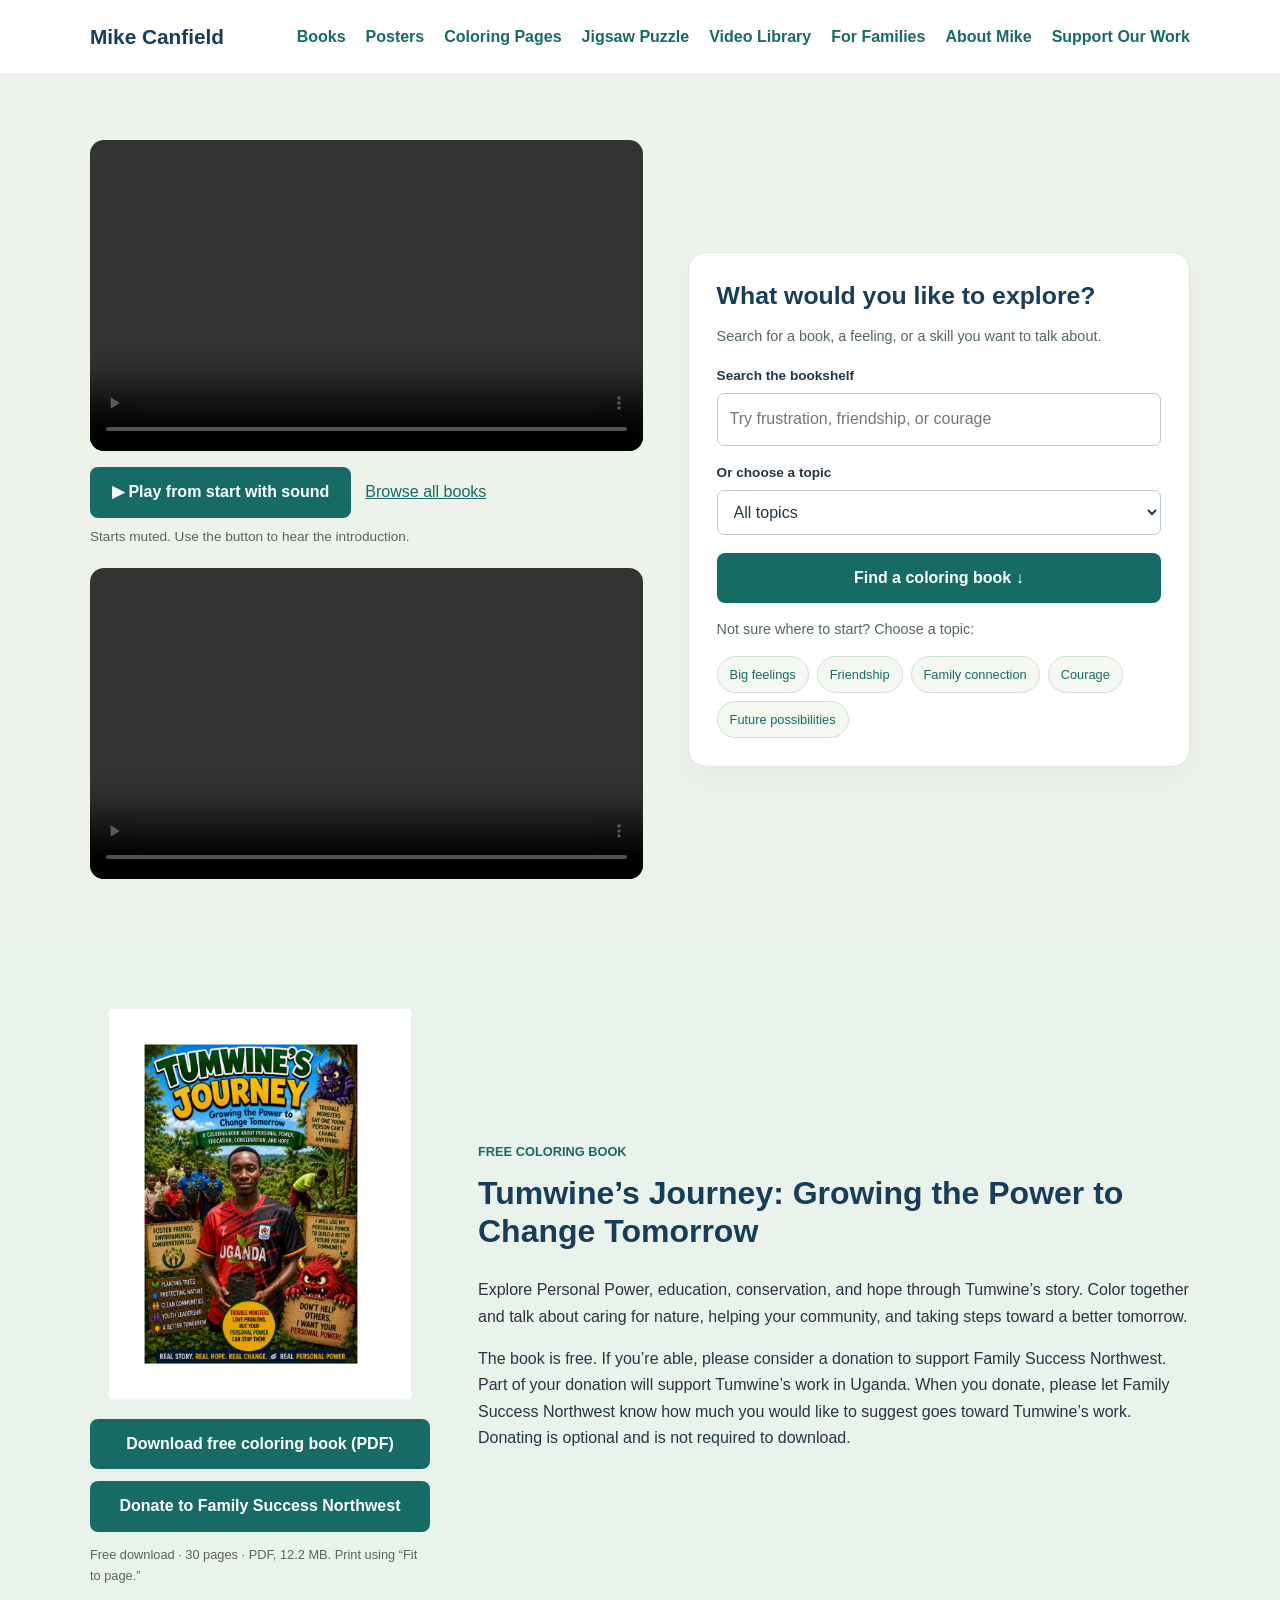
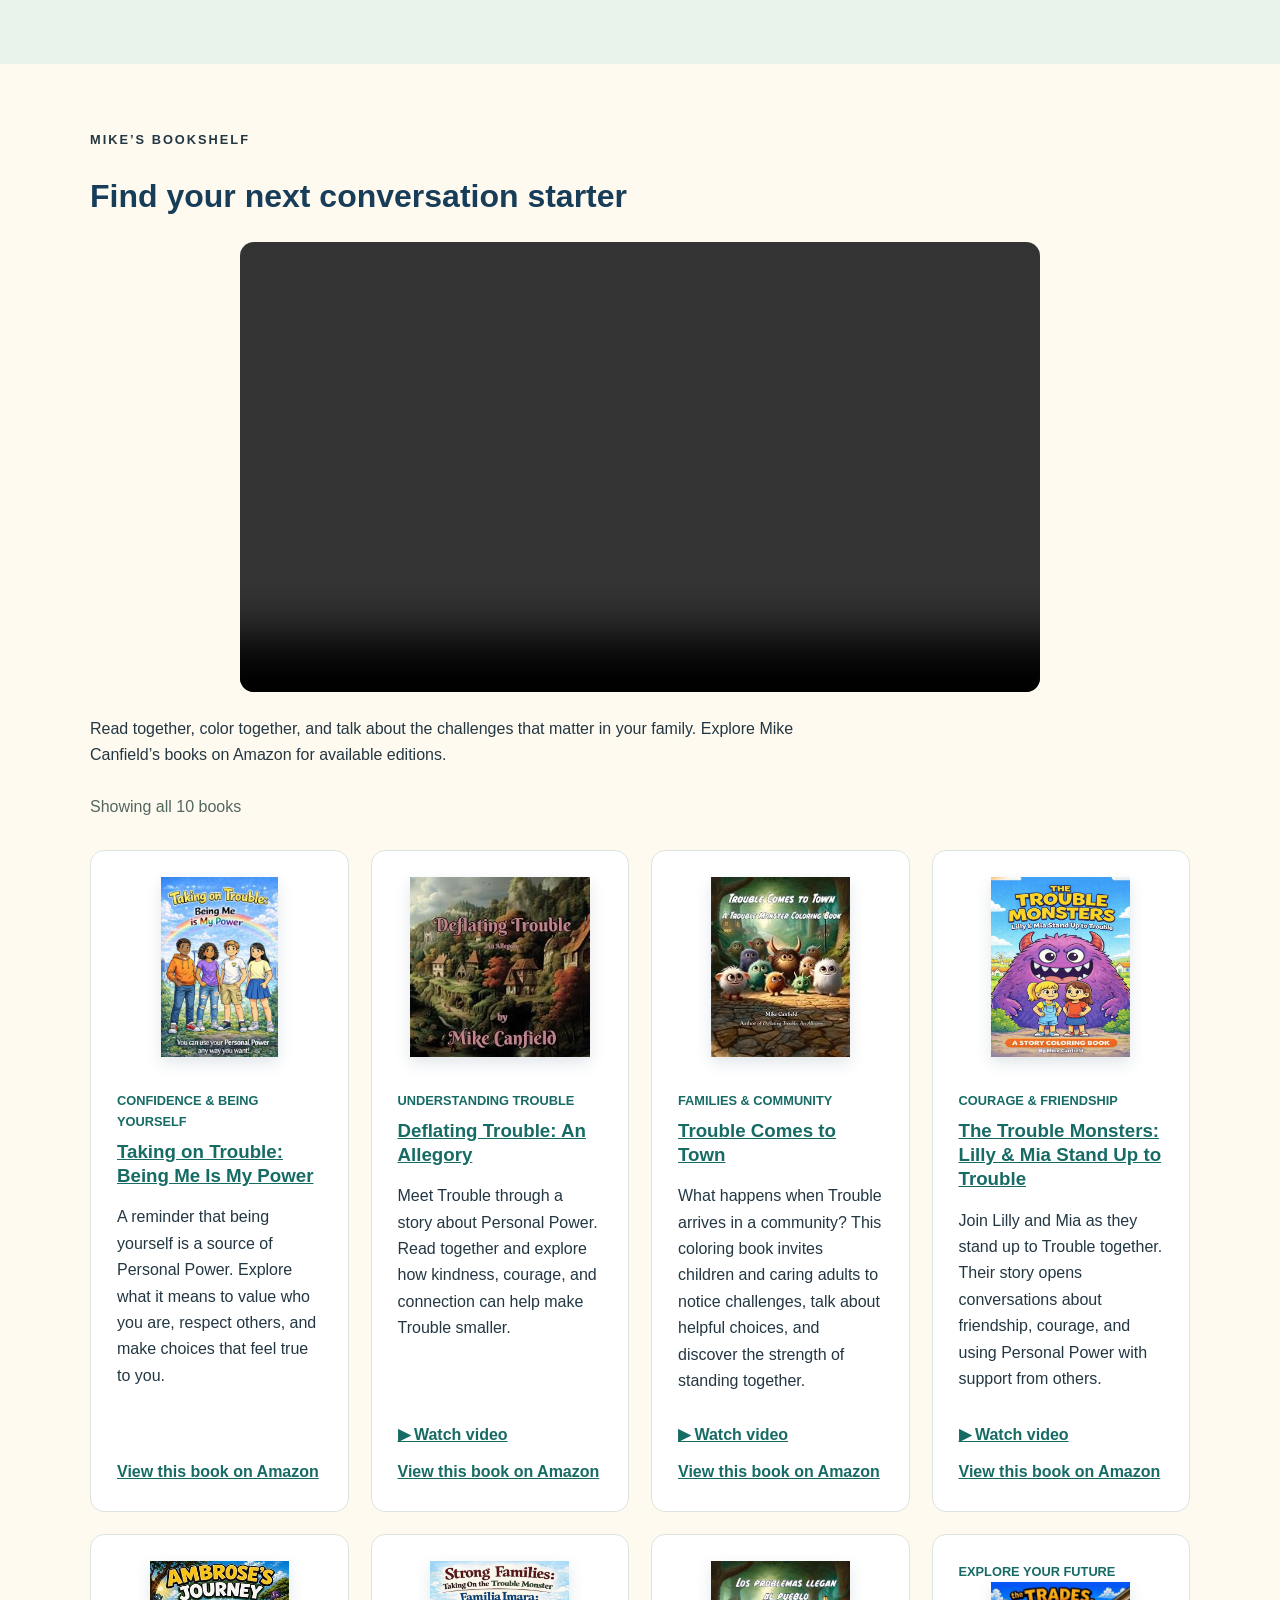
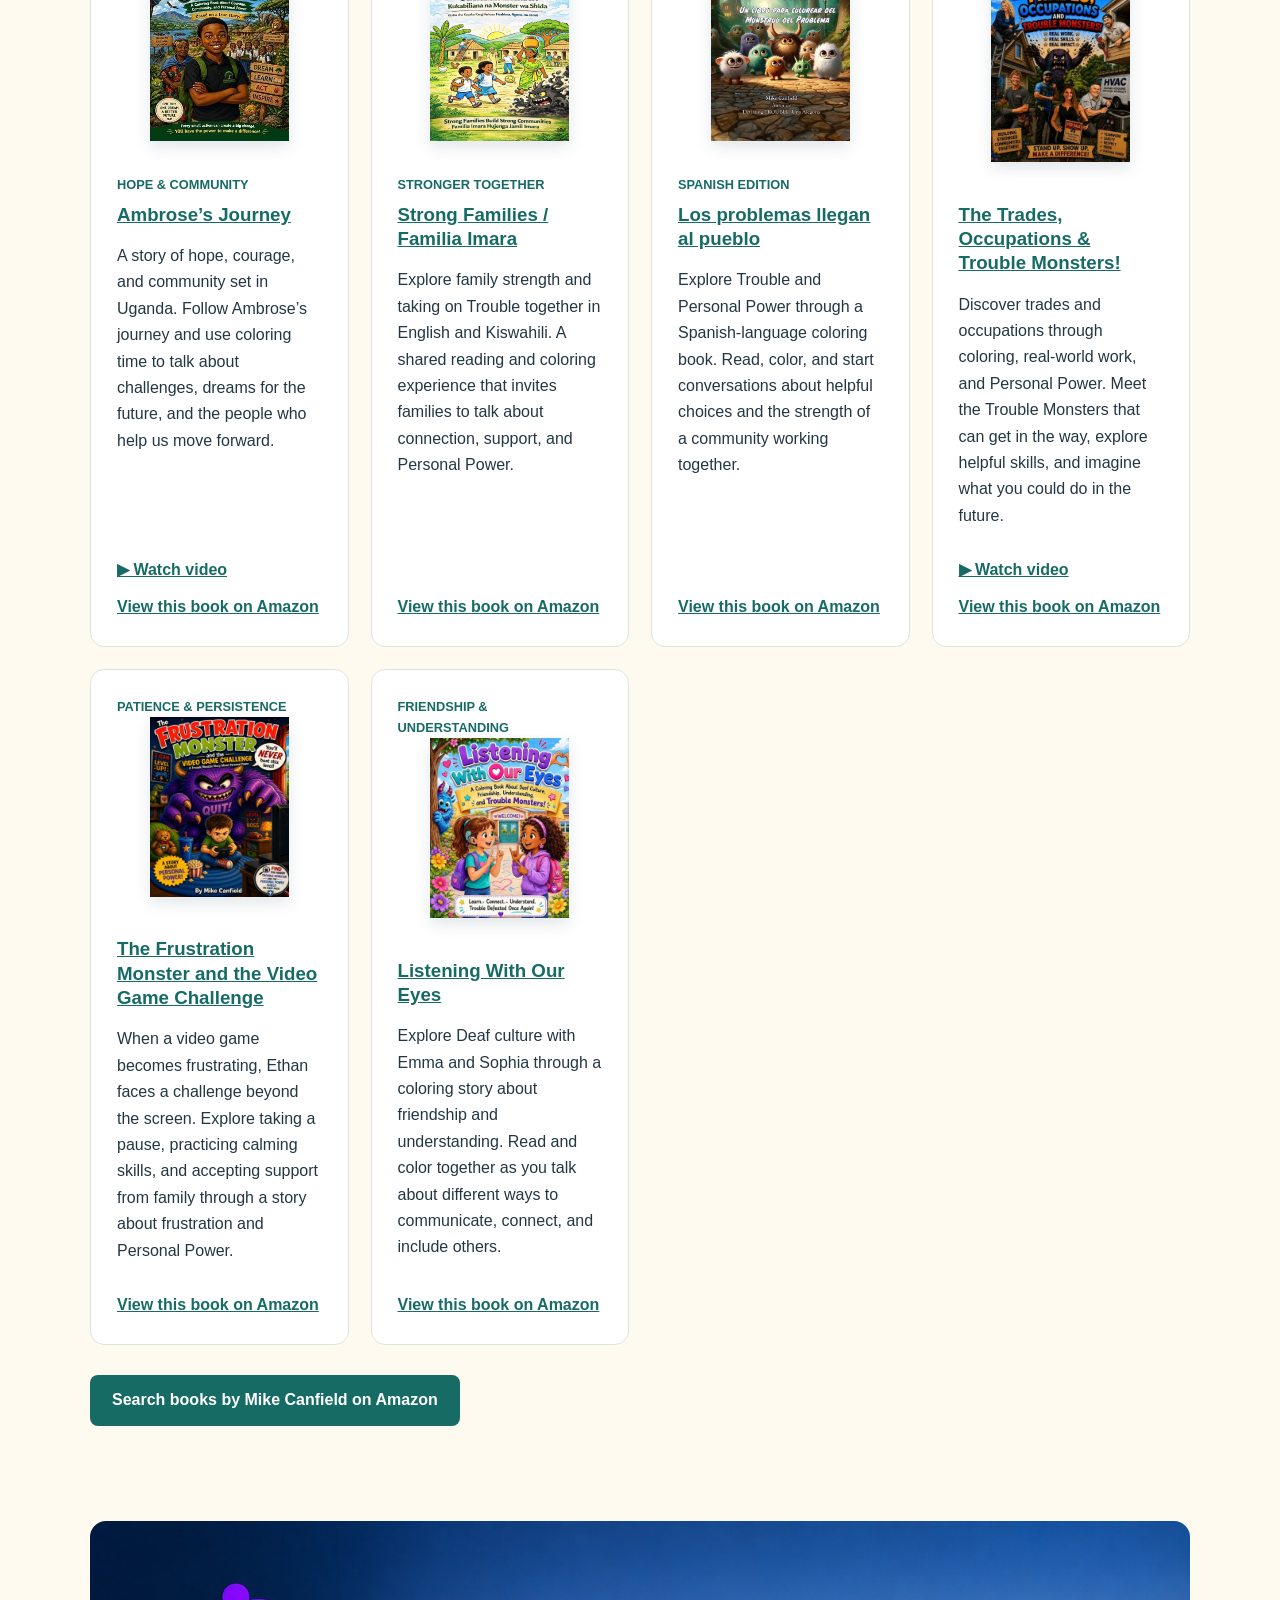
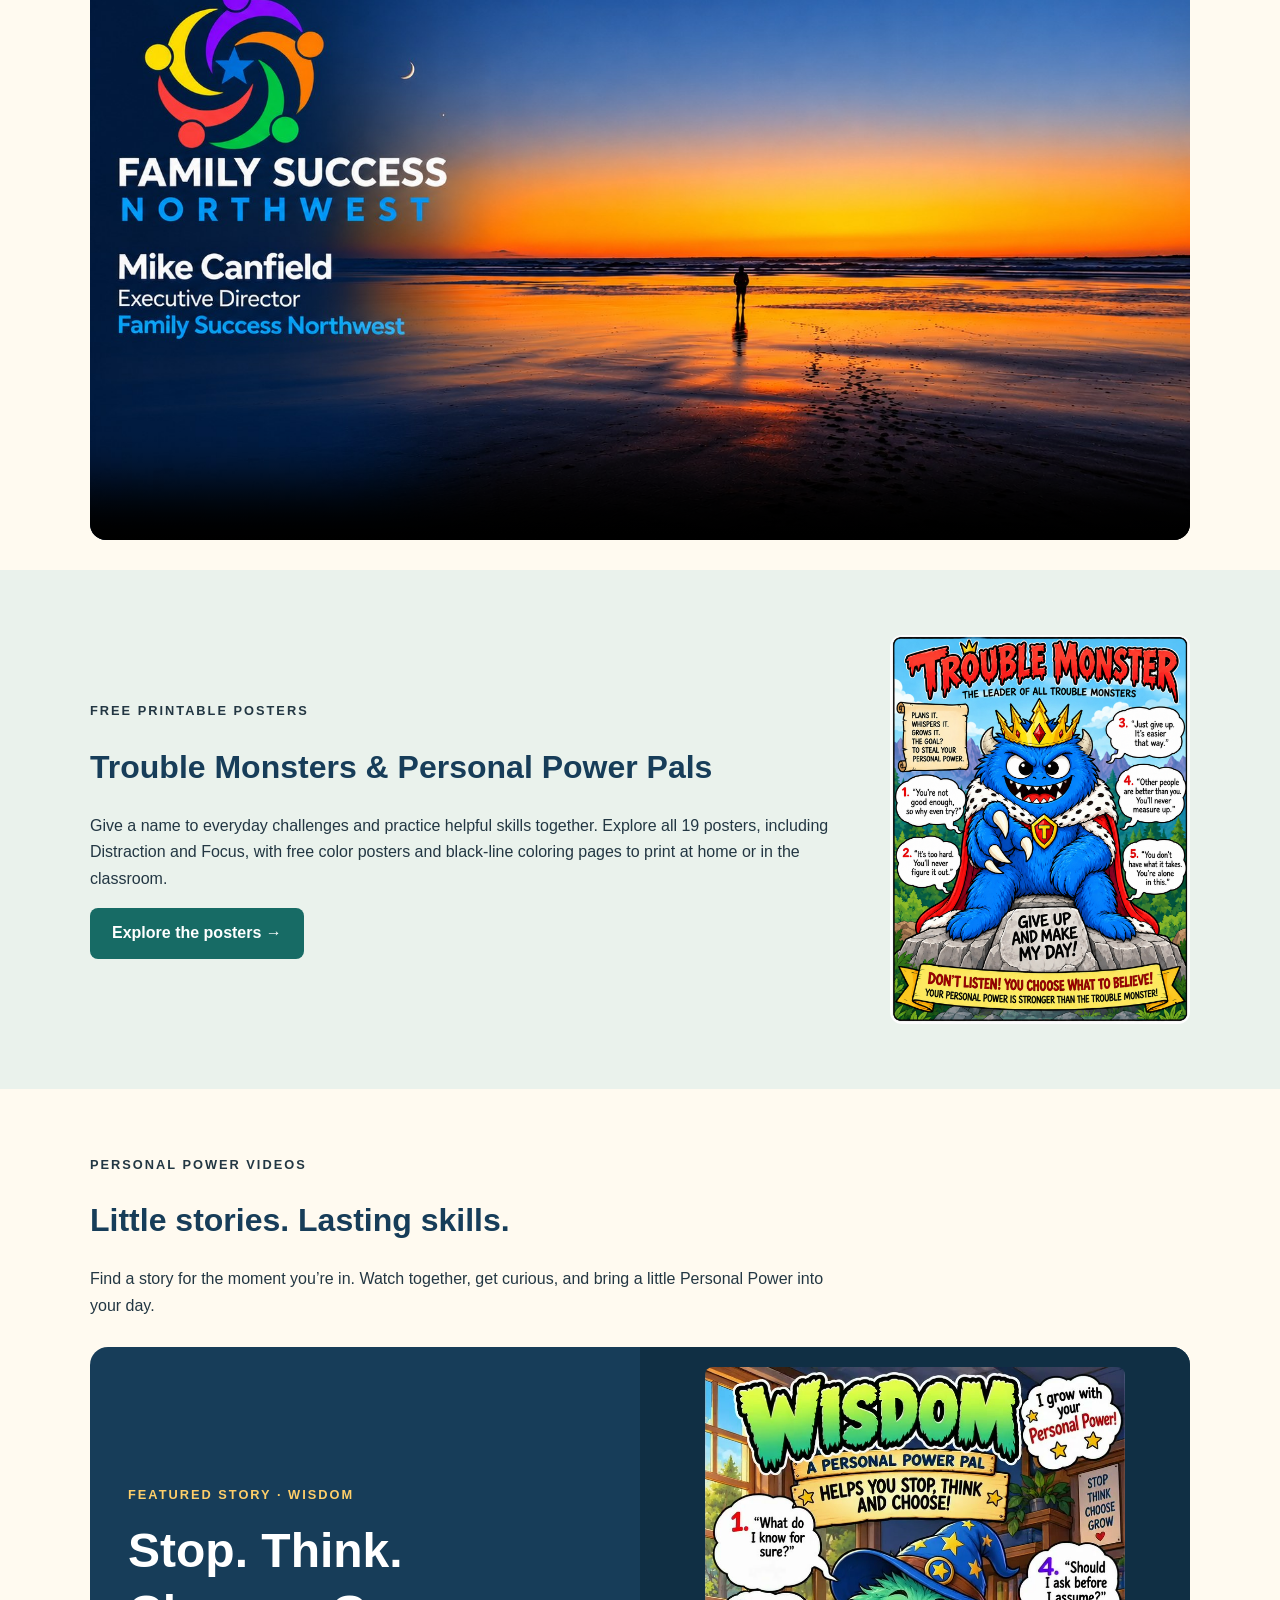
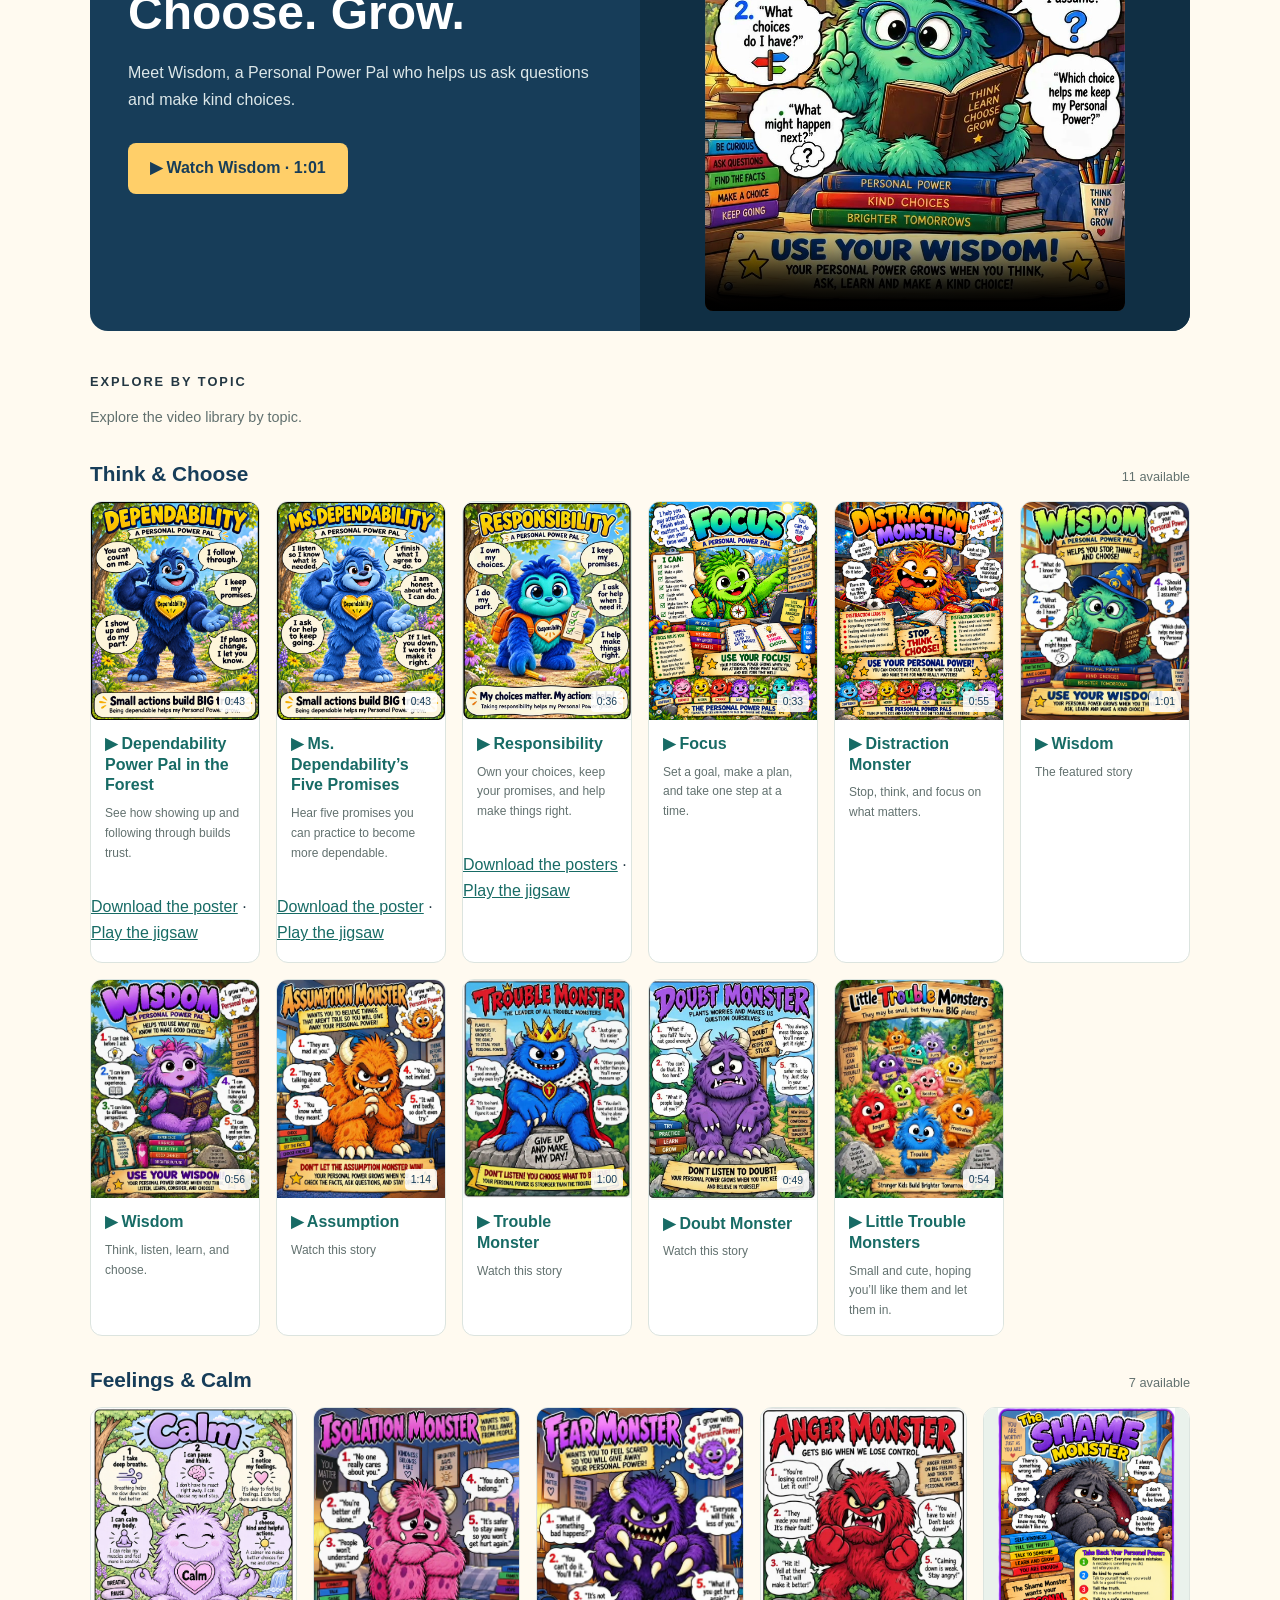
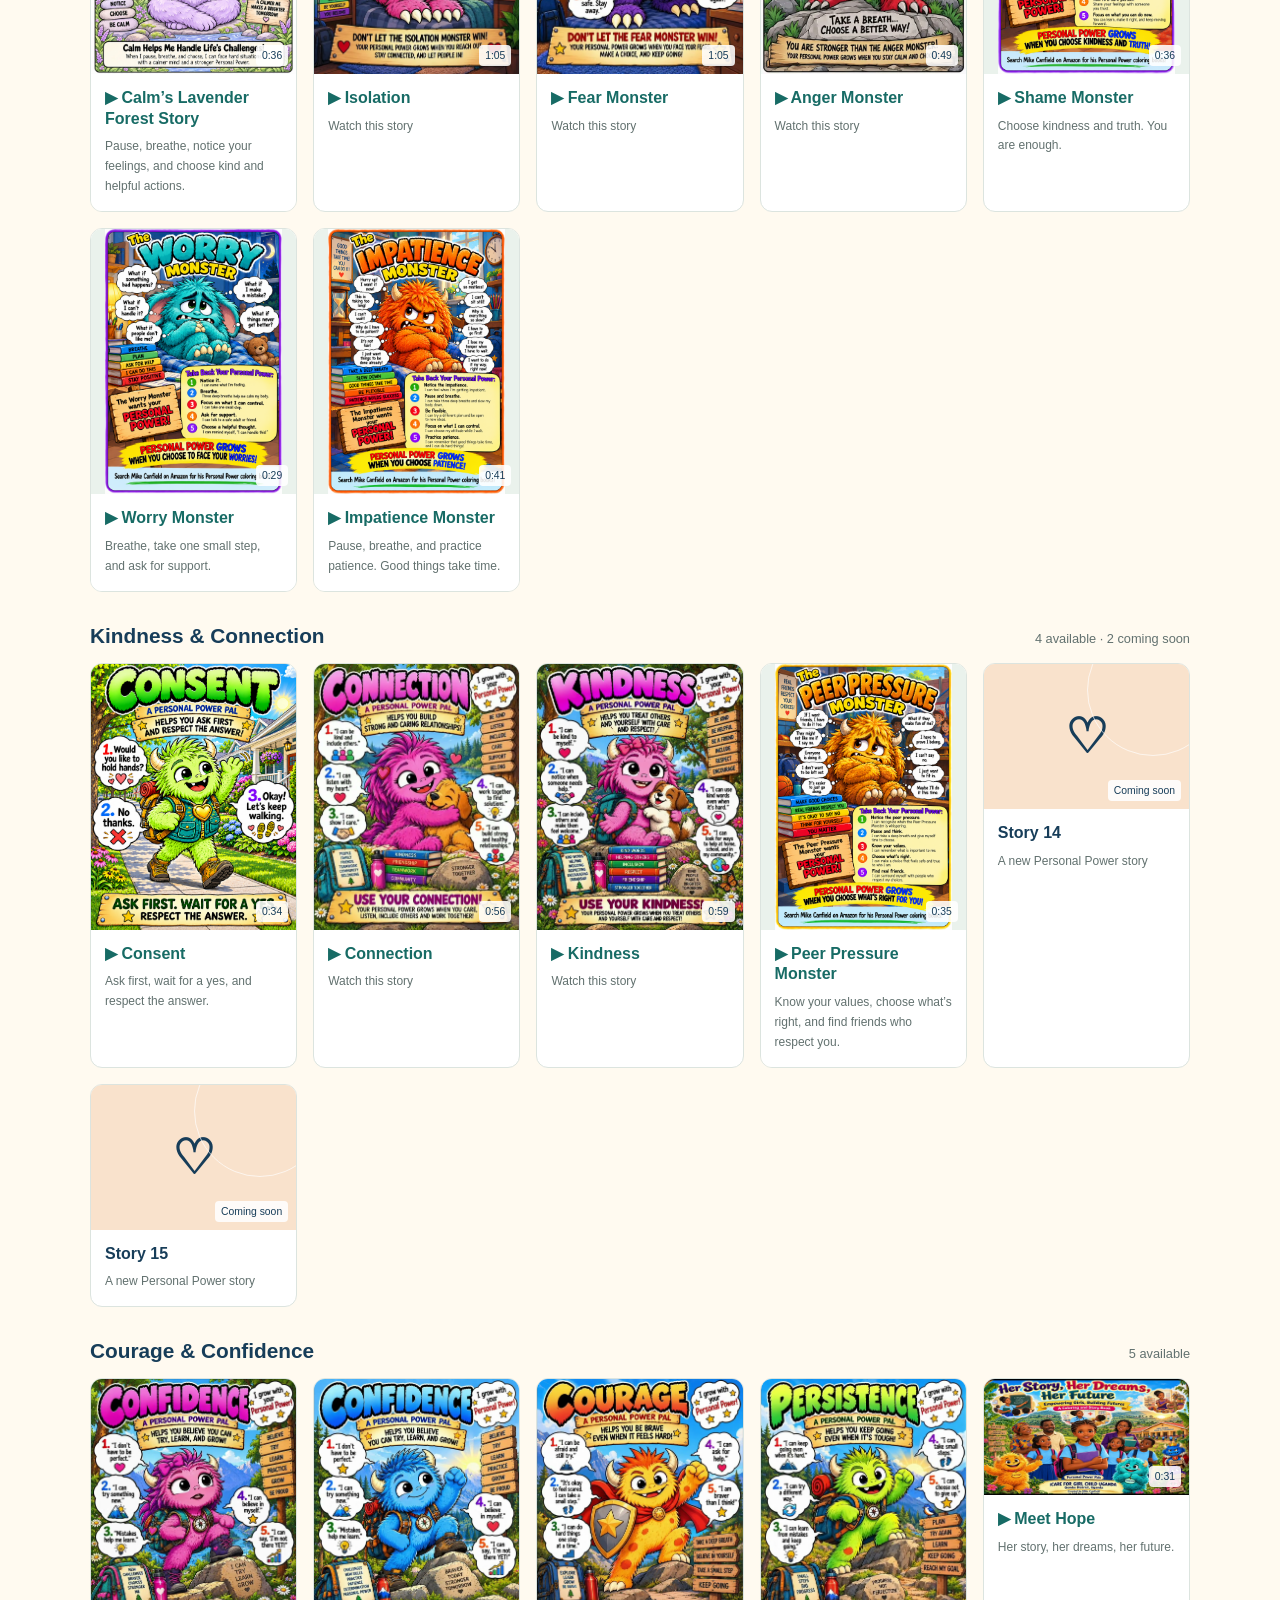
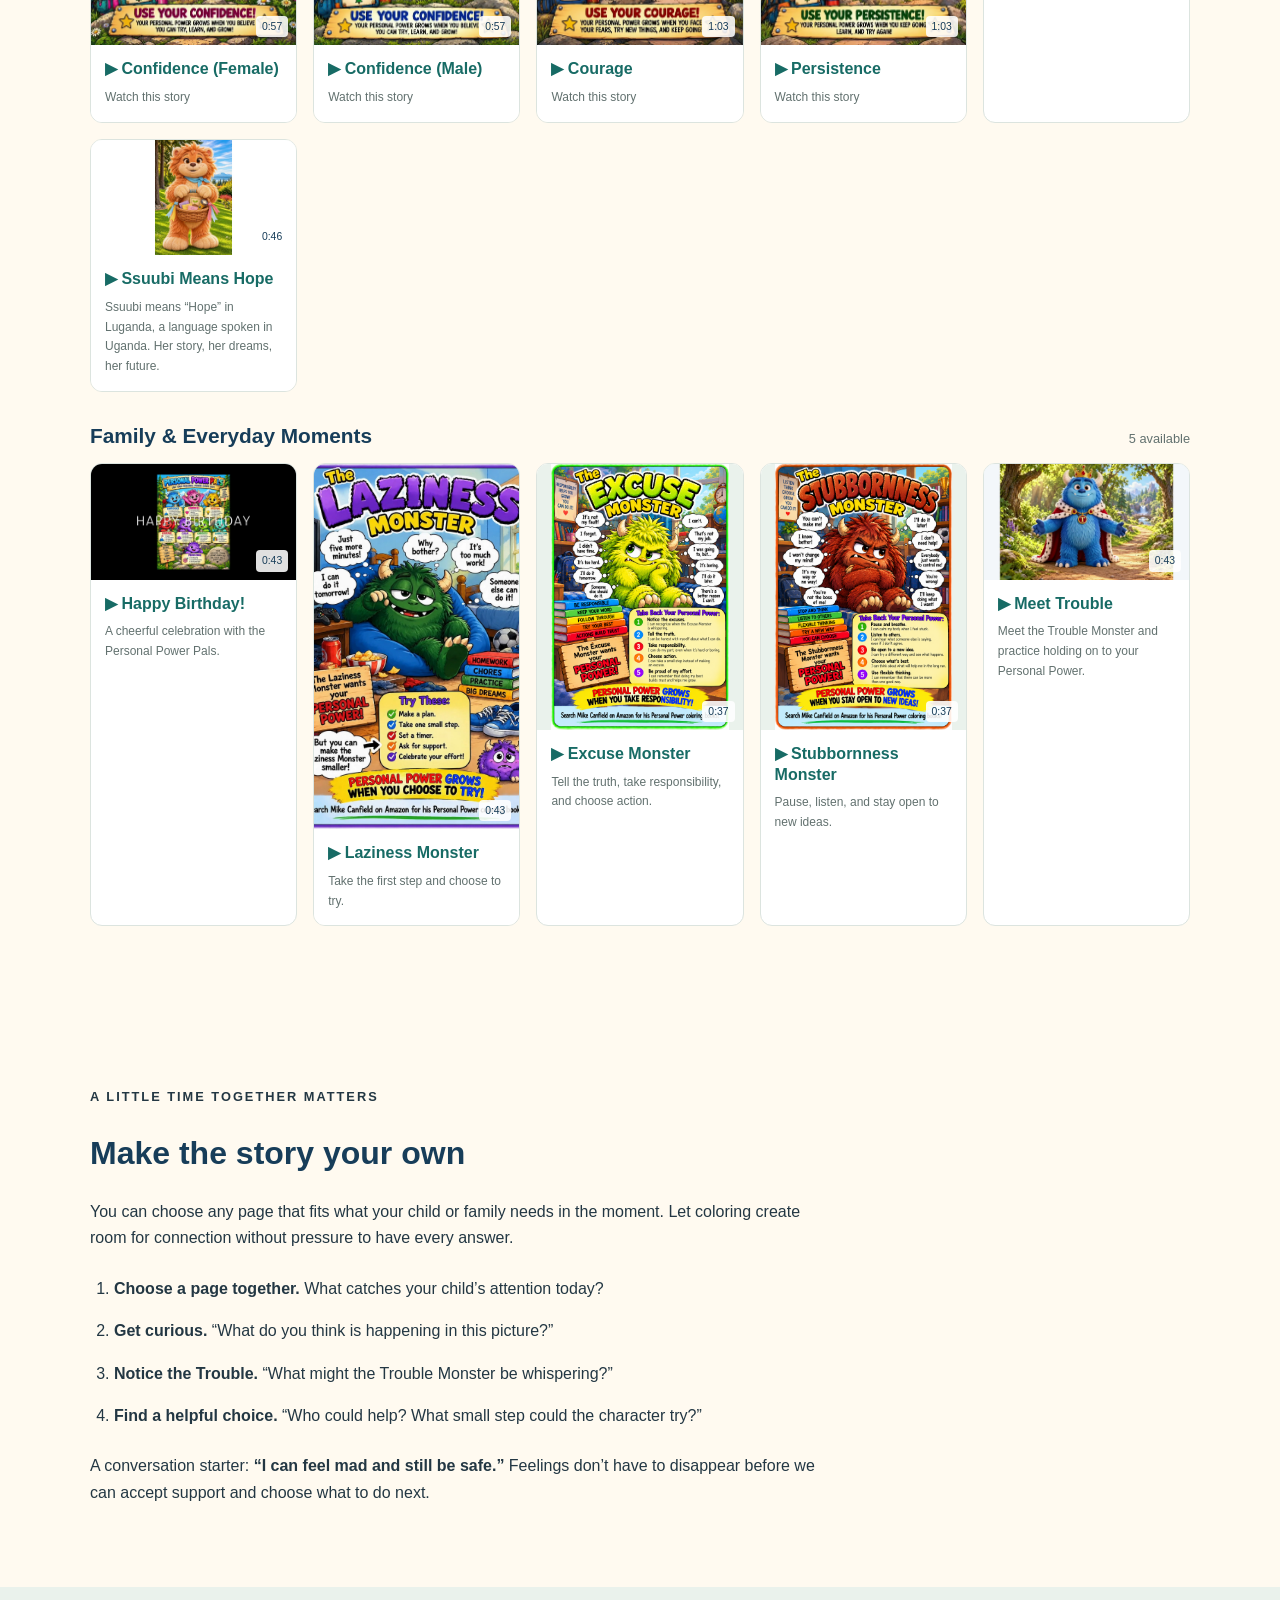
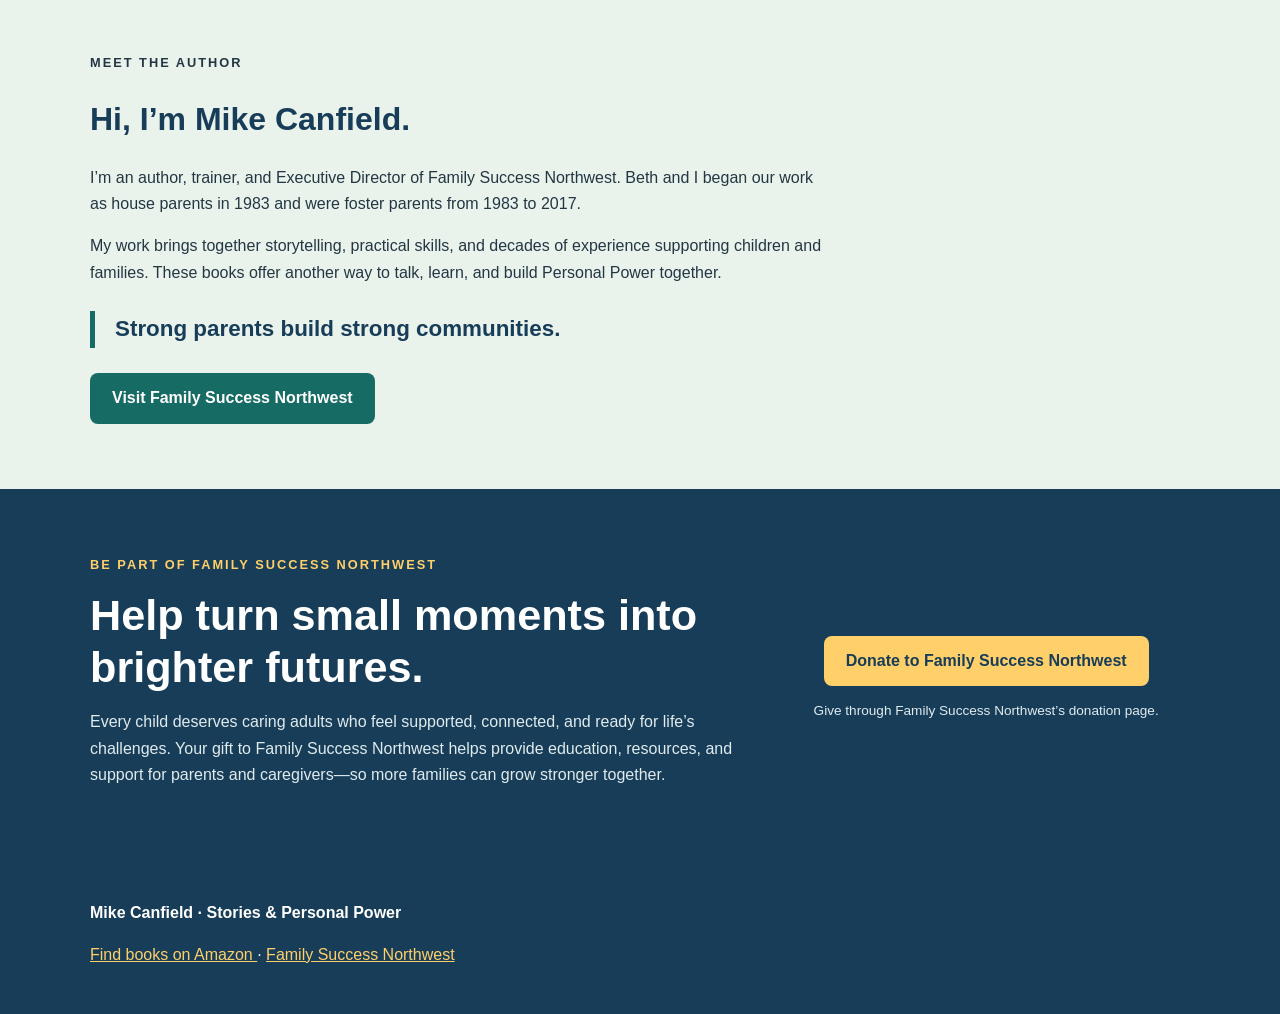
==== commit 8a81af63: "Feature both Hope videos separately" ====
--- a/index.html
+++ b/index.html
@@ -298,7 +298,8 @@
             <article class="video-tile"><button class="video-card-button" type="button" data-video-file="assets/videos/confidence-male-cropped.mp4" data-video-title="Confidence (Male)" data-video-poster="assets/videos/posters/confidence-male.jpg" aria-label="Play Confidence (Male)"><div class="video-art has-poster"><img src="assets/videos/posters/confidence-male.jpg" alt="" width="834" height="1080" loading="lazy"><span class="video-art-label">0:57</span></div><div class="video-tile-copy"><h4>▶ Confidence (Male)</h4><p>Watch this story</p></div></button></article>
             <article class="video-tile"><button class="video-card-button" type="button" data-video-file="assets/videos/courage-cropped.mp4" data-video-title="Courage" data-video-poster="assets/videos/posters/courage.jpg" aria-label="Play Courage"><div class="video-art has-poster"><img src="assets/videos/posters/courage.jpg" alt="" width="834" height="1080" loading="lazy"><span class="video-art-label">1:03</span></div><div class="video-tile-copy"><h4>▶ Courage</h4><p>Watch this story</p></div></button></article>
             <article class="video-tile"><button class="video-card-button" type="button" data-video-file="assets/videos/persistence-cropped.mp4" data-video-title="Persistence" data-video-poster="assets/videos/posters/persistence.jpg" aria-label="Play Persistence"><div class="video-art has-poster"><img src="assets/videos/posters/persistence.jpg" alt="" width="834" height="1080" loading="lazy"><span class="video-art-label">1:03</span></div><div class="video-tile-copy"><h4>▶ Persistence</h4><p>Watch this story</p></div></button></article>
-            <article class="video-tile"><button class="video-card-button" type="button" data-video-file="assets/videos/meet-hope.mp4" data-video-title="Ssuubi Means Hope" data-video-poster="assets/videos/posters/meet-hope.jpg" data-video-aspect="landscape" aria-label="Play Ssuubi Means Hope"><div class="video-art has-poster" style="aspect-ratio: 16 / 9"><img src="assets/videos/posters/meet-hope.jpg" alt="" width="1920" height="1080" loading="lazy"><span class="video-art-label">0:46</span></div><div class="video-tile-copy"><h4>▶ Ssuubi Means Hope</h4><p>Ssuubi means &ldquo;Hope&rdquo; in Luganda, a language spoken in Uganda. Her story, her dreams, her future.</p></div></button></article>
+            <article class="video-tile"><button class="video-card-button" type="button" data-video-file="assets/videos/meet-hope.mp4" data-video-title="Meet Hope" data-video-poster="assets/videos/posters/meet-hope.jpg" data-video-aspect="landscape" aria-label="Play Meet Hope"><div class="video-art has-poster" style="aspect-ratio: 16 / 9"><img src="assets/videos/posters/meet-hope.jpg" alt="" width="1920" height="1080" loading="lazy"><span class="video-art-label">0:31</span></div><div class="video-tile-copy"><h4>▶ Meet Hope</h4><p>Her story, her dreams, her future.</p></div></button></article>
+            <article class="video-tile"><button class="video-card-button" type="button" data-video-file="assets/videos/ssuubi-means-hope.mp4" data-video-title="Ssuubi Means Hope" data-video-poster="assets/videos/posters/ssuubi-means-hope.jpg" data-video-aspect="landscape" aria-label="Play Ssuubi Means Hope"><div class="video-art has-poster" style="aspect-ratio: 16 / 9"><img src="assets/videos/posters/ssuubi-means-hope.jpg" alt="" width="1920" height="1080" loading="lazy"><span class="video-art-label">0:46</span></div><div class="video-tile-copy"><h4>▶ Ssuubi Means Hope</h4><p>Ssuubi means &ldquo;Hope&rdquo; in Luganda, a language spoken in Uganda. Her story, her dreams, her future.</p></div></button></article>
           </div>
         </section>
         <section class="video-shelf" aria-labelledby="video-topic-4">
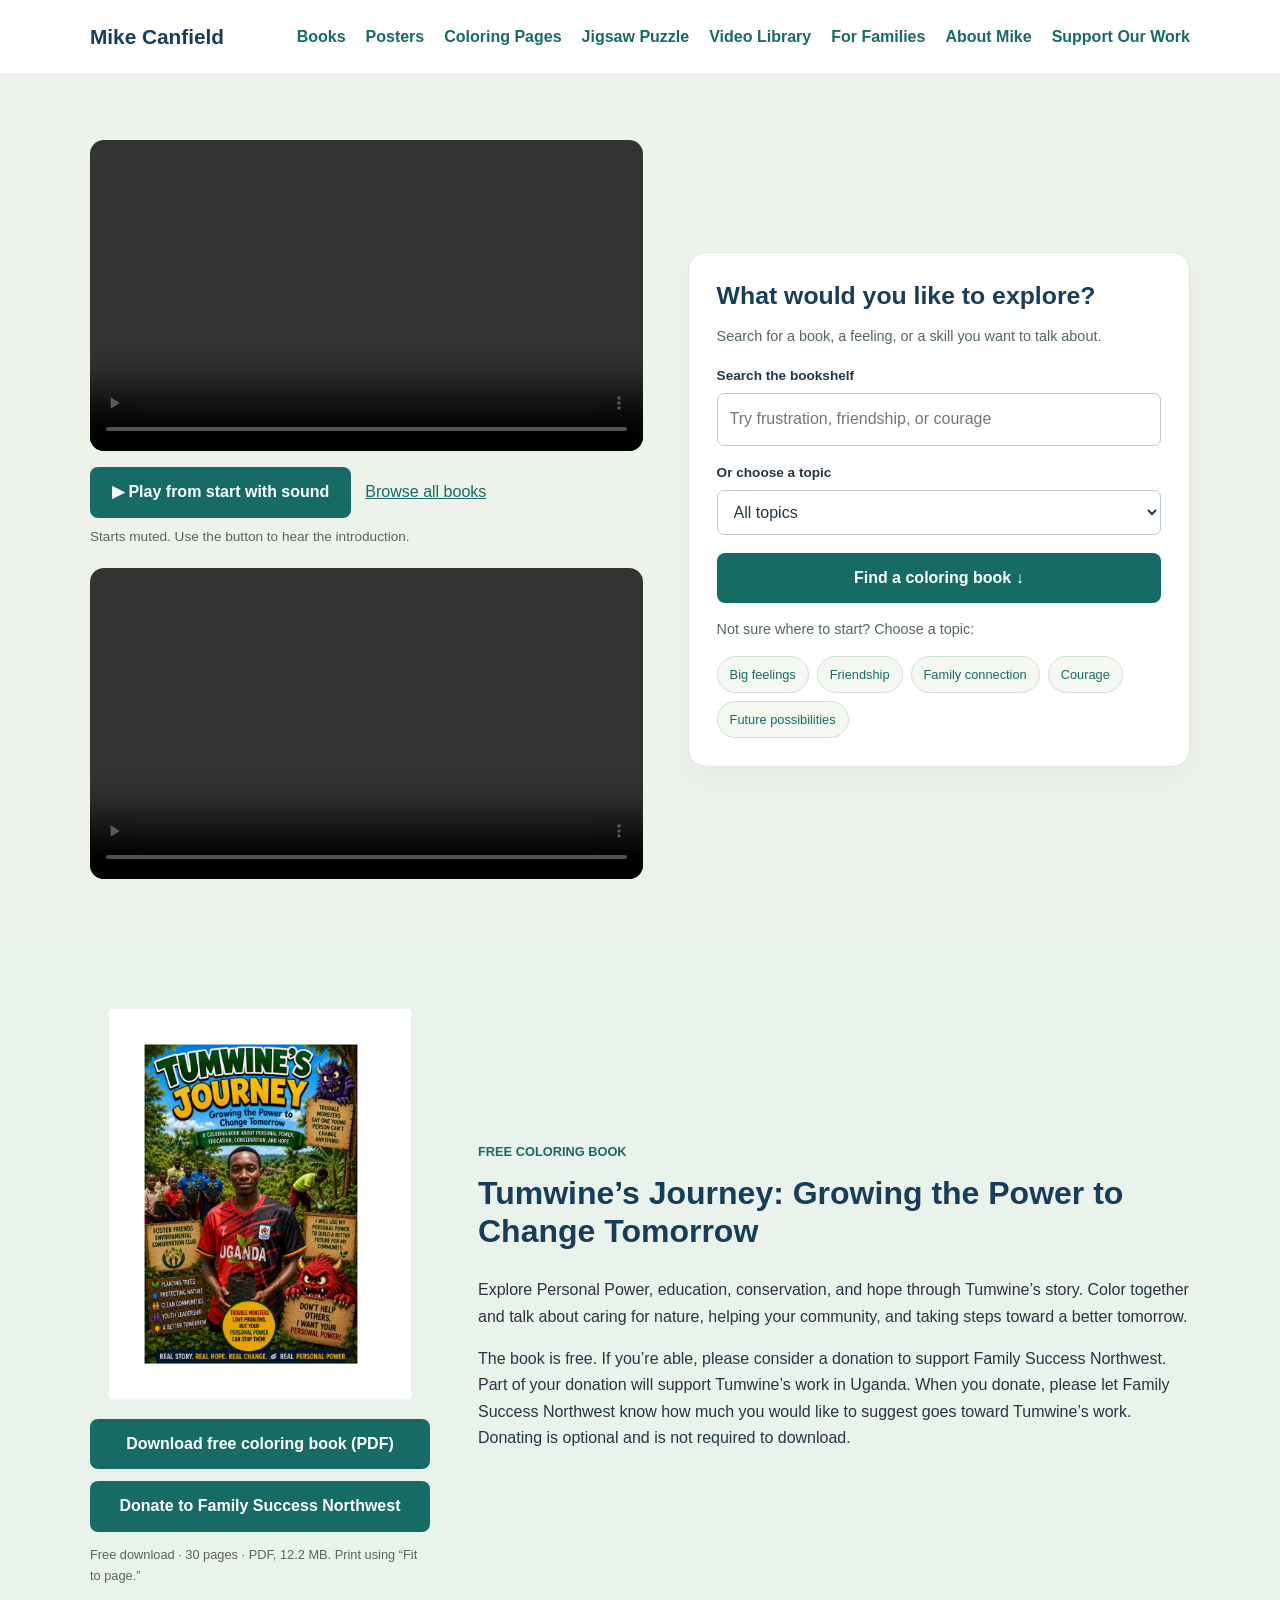
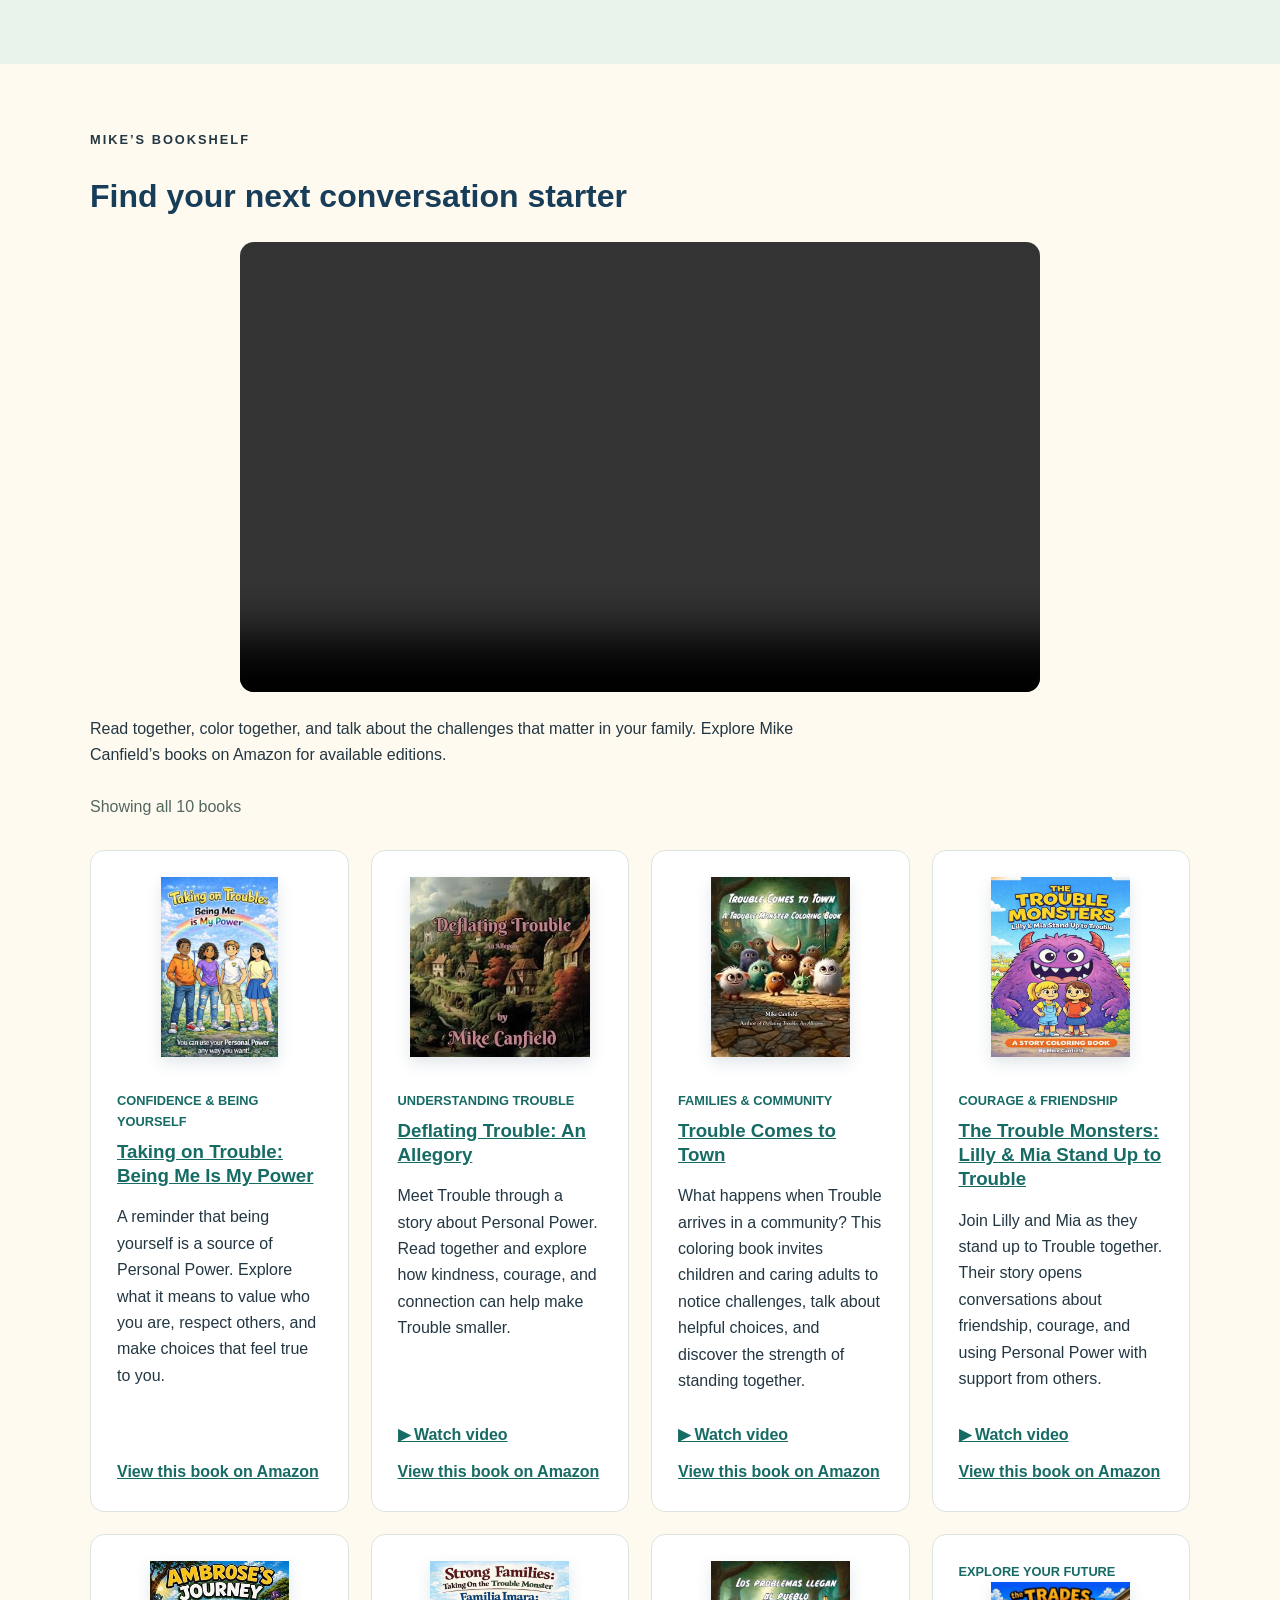
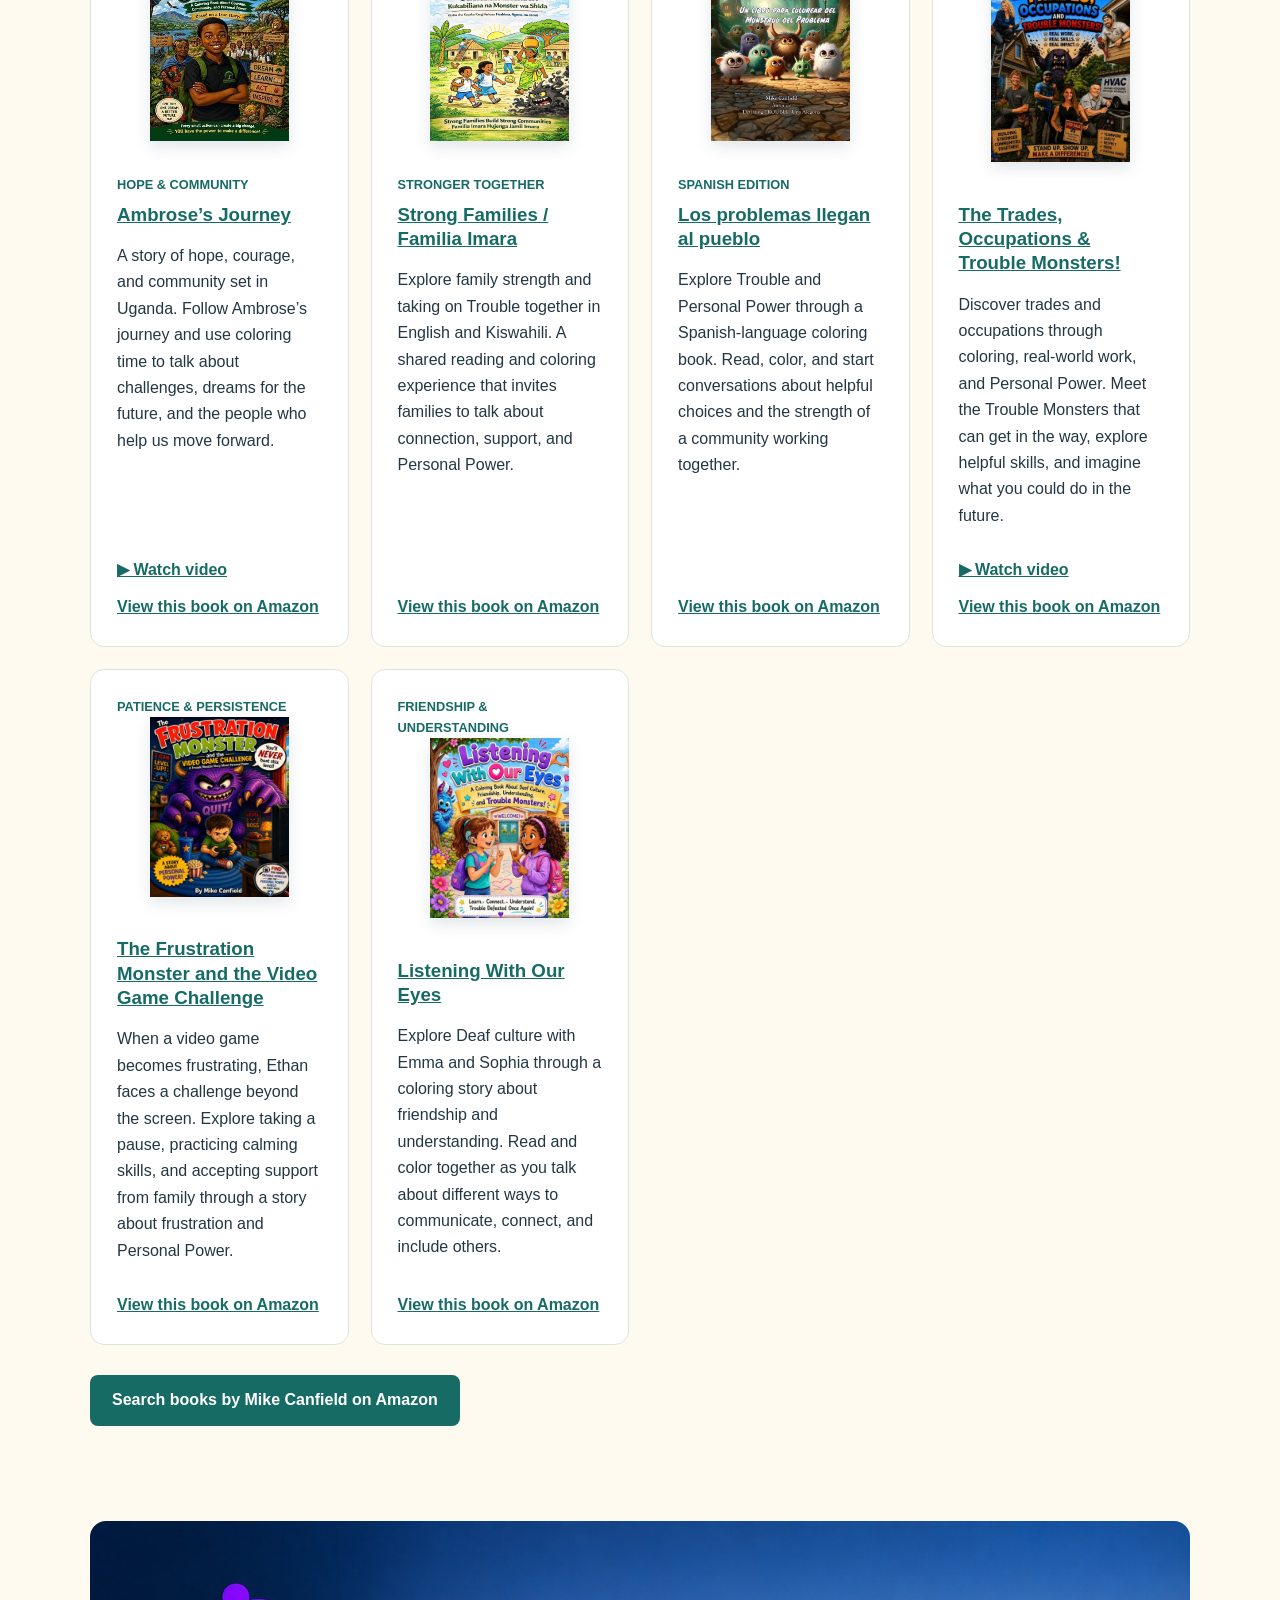
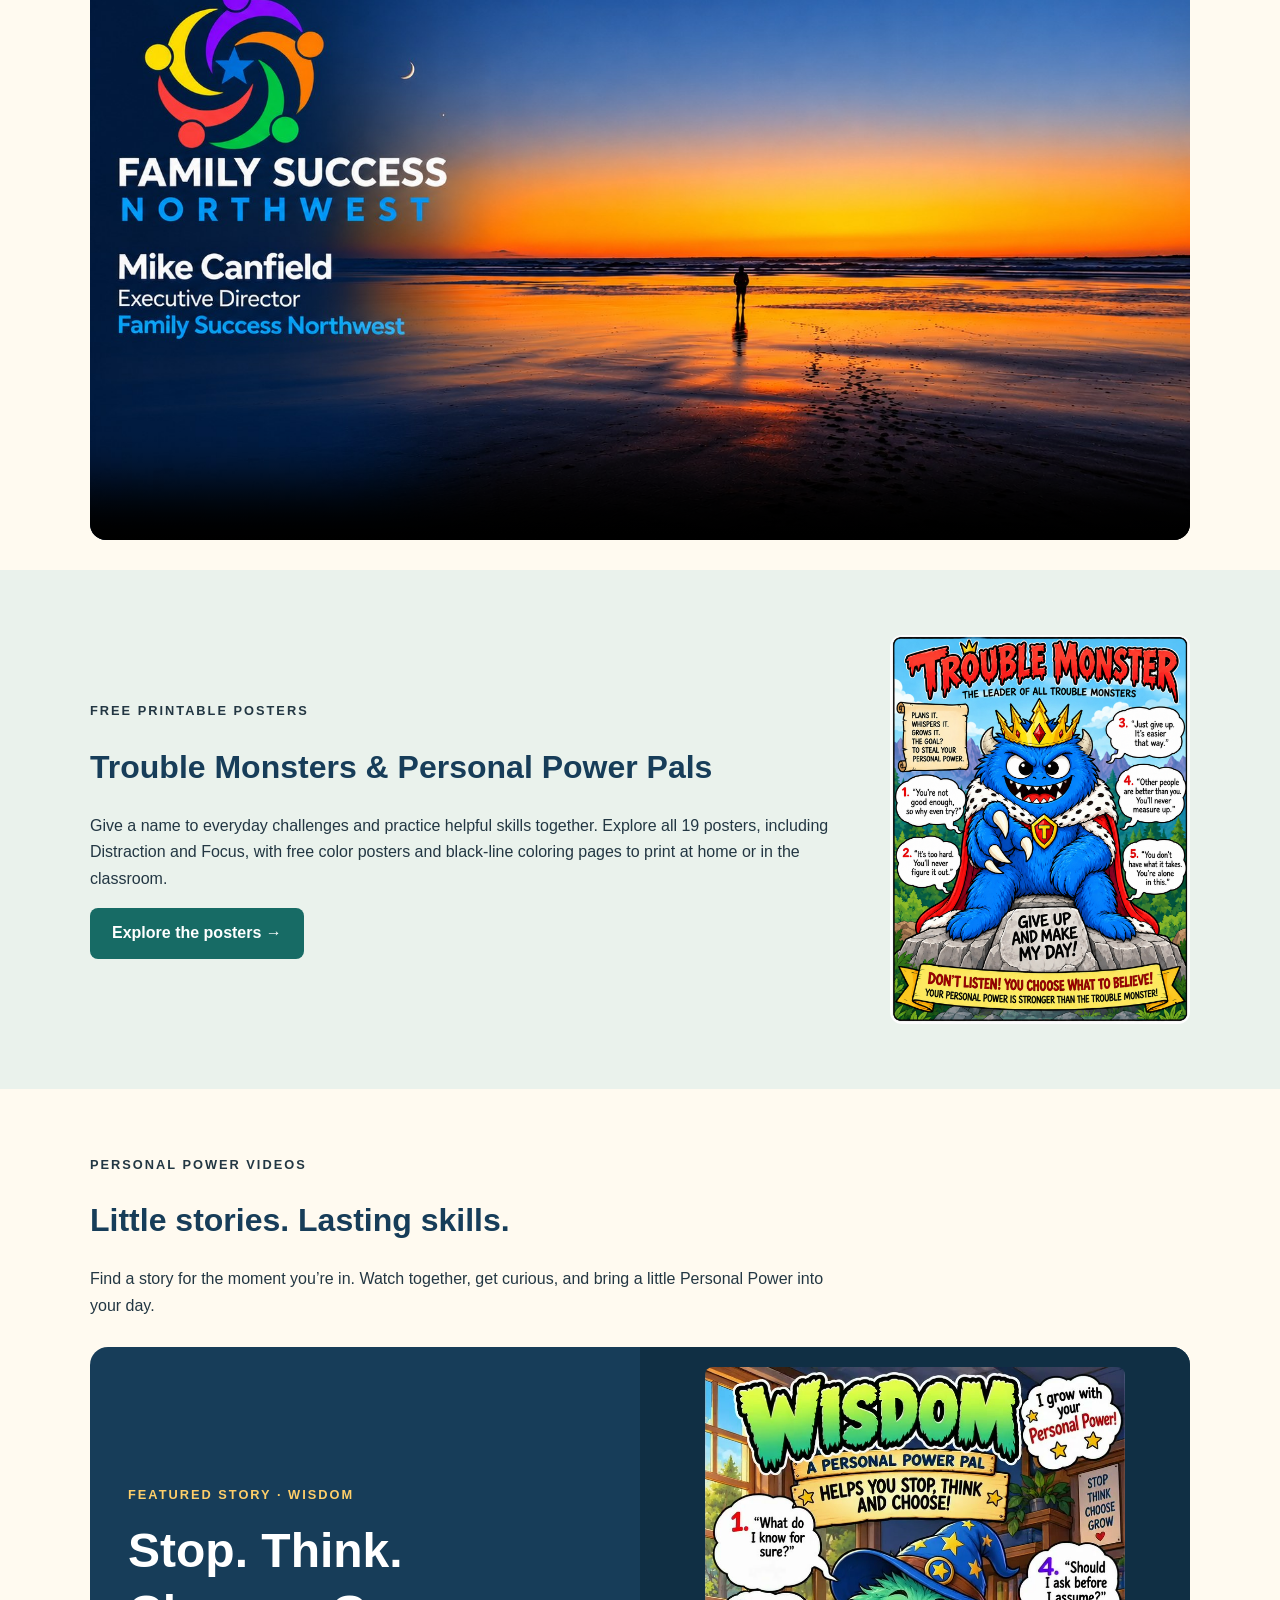
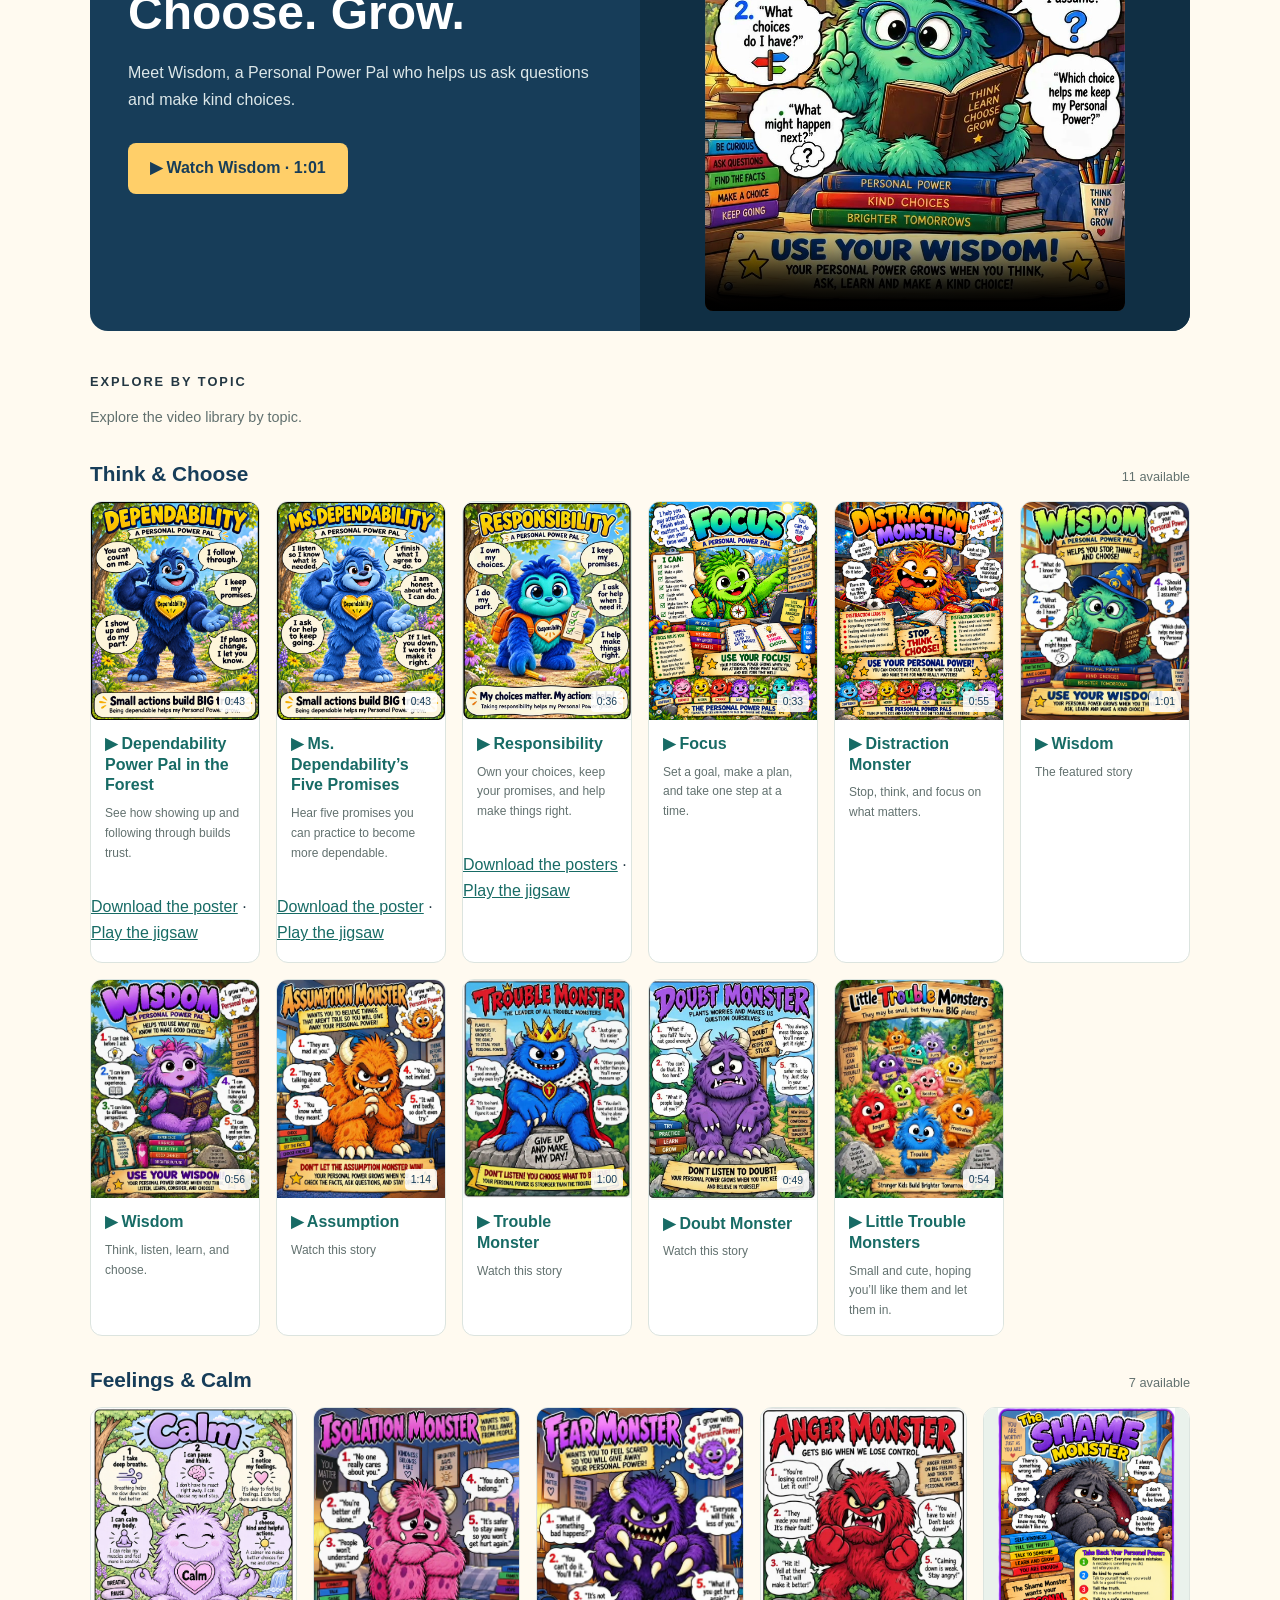
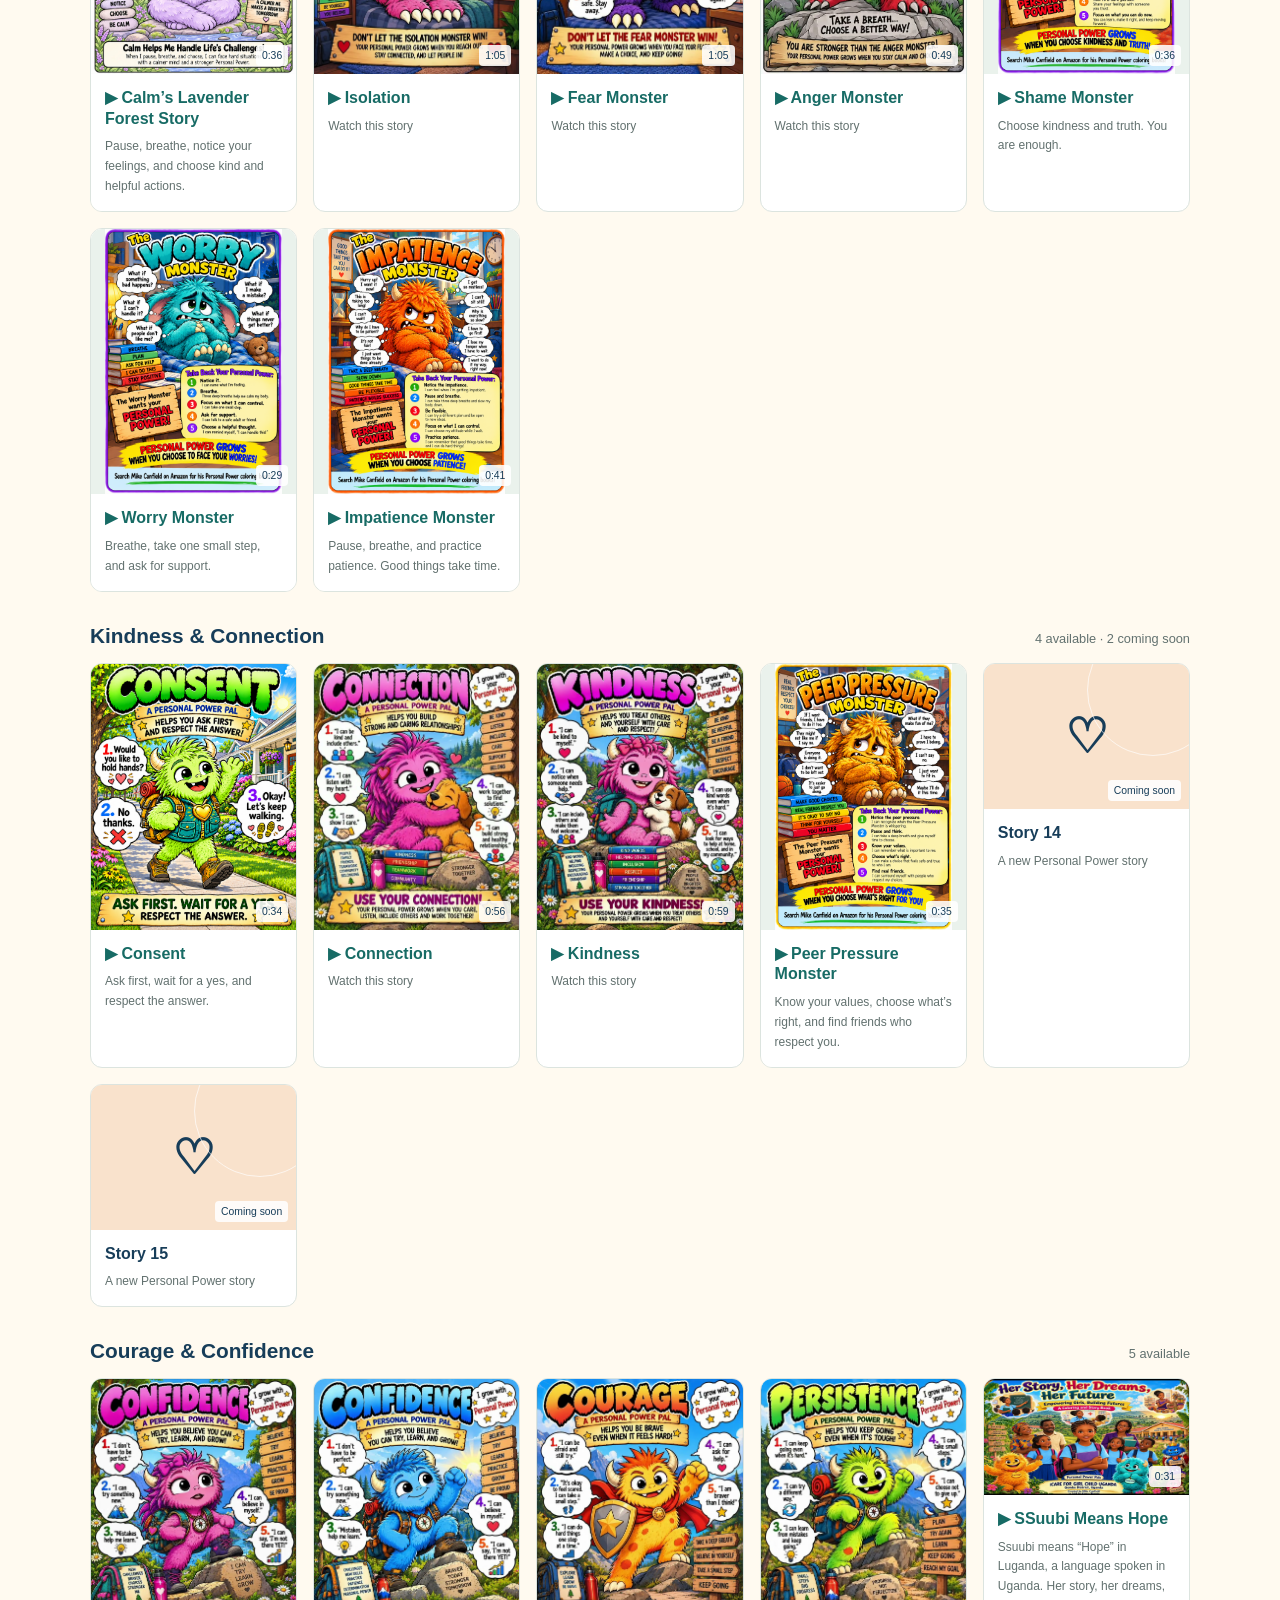
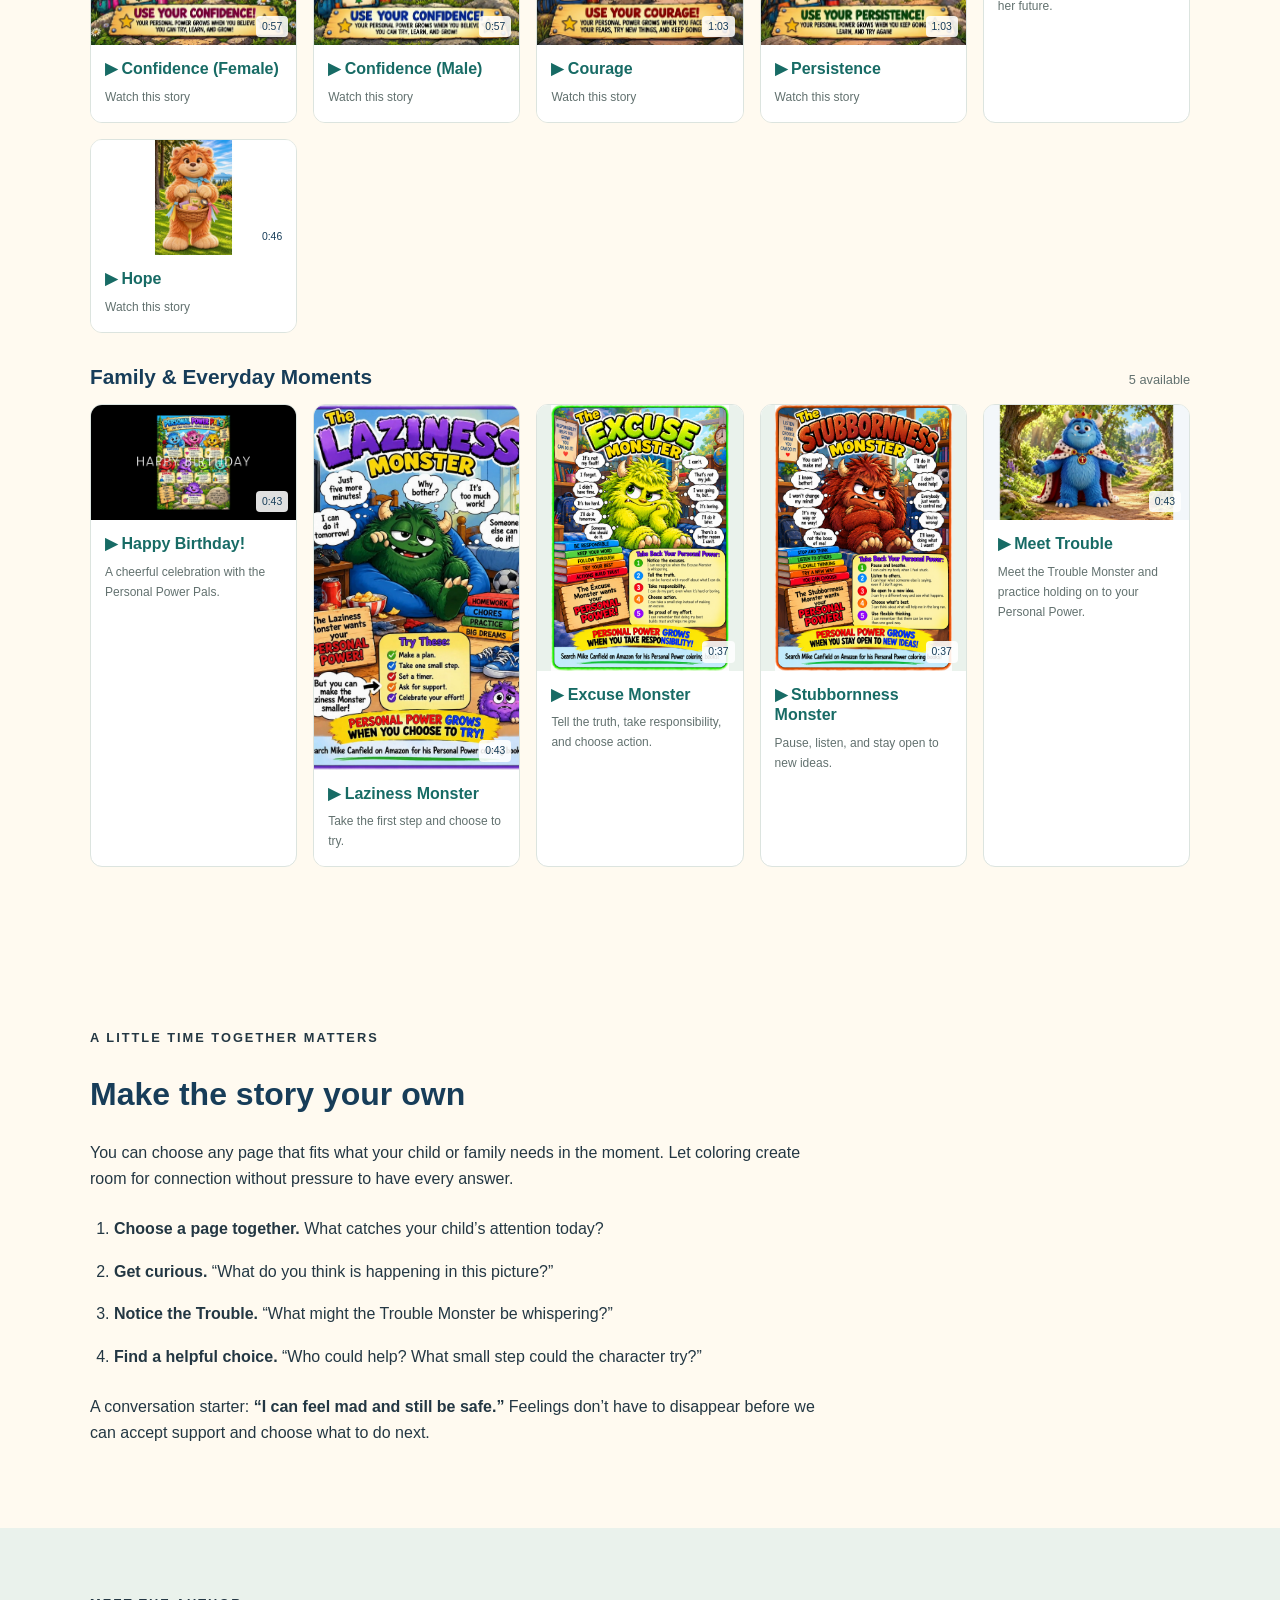
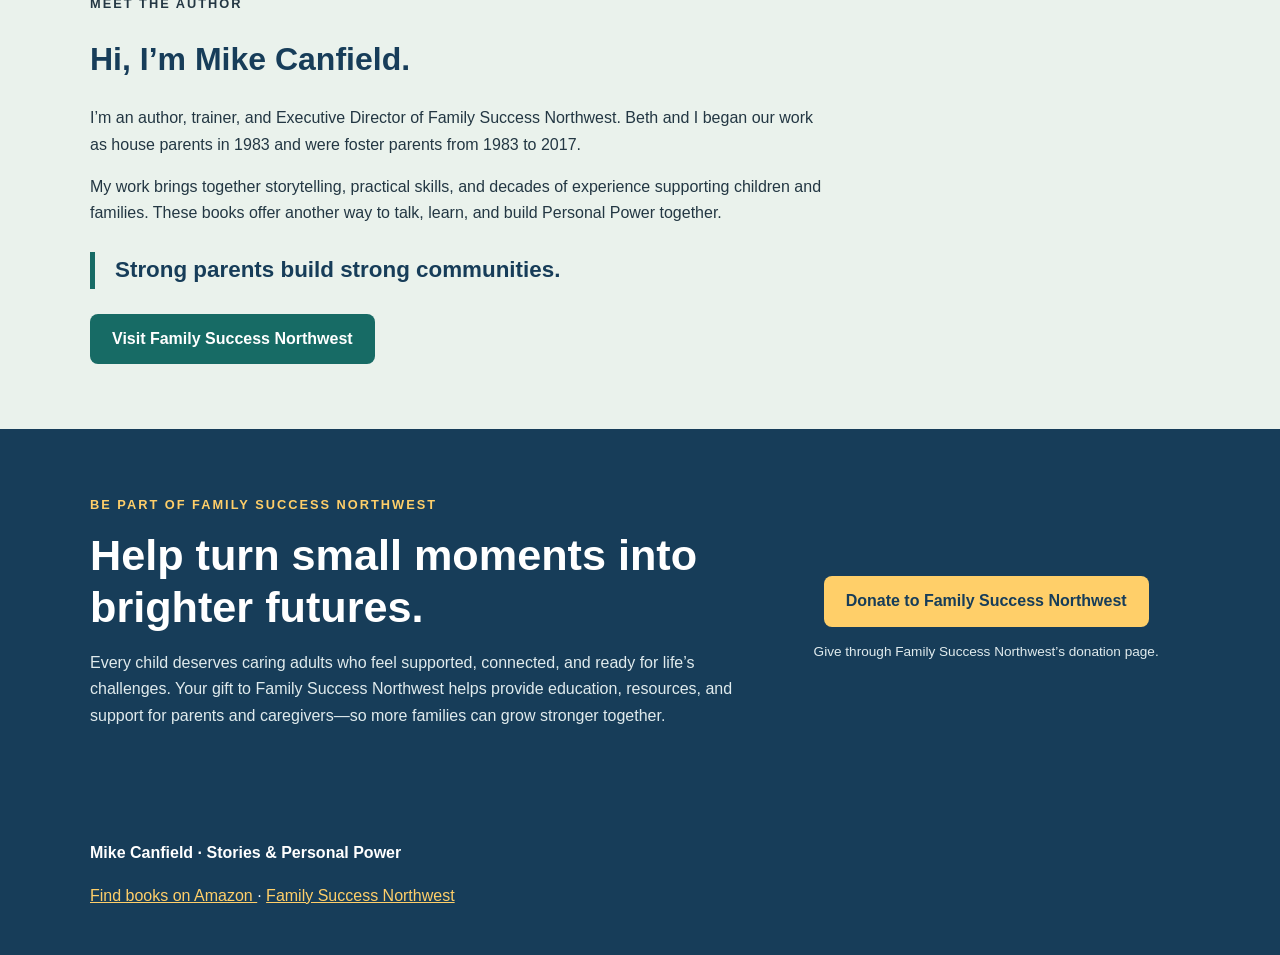
==== commit 26a4ad80: "Correct the titles of both Hope videos" ====
--- a/index.html
+++ b/index.html
@@ -298,8 +298,8 @@
             <article class="video-tile"><button class="video-card-button" type="button" data-video-file="assets/videos/confidence-male-cropped.mp4" data-video-title="Confidence (Male)" data-video-poster="assets/videos/posters/confidence-male.jpg" aria-label="Play Confidence (Male)"><div class="video-art has-poster"><img src="assets/videos/posters/confidence-male.jpg" alt="" width="834" height="1080" loading="lazy"><span class="video-art-label">0:57</span></div><div class="video-tile-copy"><h4>▶ Confidence (Male)</h4><p>Watch this story</p></div></button></article>
             <article class="video-tile"><button class="video-card-button" type="button" data-video-file="assets/videos/courage-cropped.mp4" data-video-title="Courage" data-video-poster="assets/videos/posters/courage.jpg" aria-label="Play Courage"><div class="video-art has-poster"><img src="assets/videos/posters/courage.jpg" alt="" width="834" height="1080" loading="lazy"><span class="video-art-label">1:03</span></div><div class="video-tile-copy"><h4>▶ Courage</h4><p>Watch this story</p></div></button></article>
             <article class="video-tile"><button class="video-card-button" type="button" data-video-file="assets/videos/persistence-cropped.mp4" data-video-title="Persistence" data-video-poster="assets/videos/posters/persistence.jpg" aria-label="Play Persistence"><div class="video-art has-poster"><img src="assets/videos/posters/persistence.jpg" alt="" width="834" height="1080" loading="lazy"><span class="video-art-label">1:03</span></div><div class="video-tile-copy"><h4>▶ Persistence</h4><p>Watch this story</p></div></button></article>
-            <article class="video-tile"><button class="video-card-button" type="button" data-video-file="assets/videos/meet-hope.mp4" data-video-title="Meet Hope" data-video-poster="assets/videos/posters/meet-hope.jpg" data-video-aspect="landscape" aria-label="Play Meet Hope"><div class="video-art has-poster" style="aspect-ratio: 16 / 9"><img src="assets/videos/posters/meet-hope.jpg" alt="" width="1920" height="1080" loading="lazy"><span class="video-art-label">0:31</span></div><div class="video-tile-copy"><h4>▶ Meet Hope</h4><p>Her story, her dreams, her future.</p></div></button></article>
-            <article class="video-tile"><button class="video-card-button" type="button" data-video-file="assets/videos/ssuubi-means-hope.mp4" data-video-title="Ssuubi Means Hope" data-video-poster="assets/videos/posters/ssuubi-means-hope.jpg" data-video-aspect="landscape" aria-label="Play Ssuubi Means Hope"><div class="video-art has-poster" style="aspect-ratio: 16 / 9"><img src="assets/videos/posters/ssuubi-means-hope.jpg" alt="" width="1920" height="1080" loading="lazy"><span class="video-art-label">0:46</span></div><div class="video-tile-copy"><h4>▶ Ssuubi Means Hope</h4><p>Ssuubi means &ldquo;Hope&rdquo; in Luganda, a language spoken in Uganda. Her story, her dreams, her future.</p></div></button></article>
+            <article class="video-tile"><button class="video-card-button" type="button" data-video-file="assets/videos/meet-hope.mp4" data-video-title="SSuubi Means Hope" data-video-poster="assets/videos/posters/meet-hope.jpg" data-video-aspect="landscape" aria-label="Play SSuubi Means Hope"><div class="video-art has-poster" style="aspect-ratio: 16 / 9"><img src="assets/videos/posters/meet-hope.jpg" alt="" width="1920" height="1080" loading="lazy"><span class="video-art-label">0:31</span></div><div class="video-tile-copy"><h4>▶ SSuubi Means Hope</h4><p>Ssuubi means &ldquo;Hope&rdquo; in Luganda, a language spoken in Uganda. Her story, her dreams, her future.</p></div></button></article>
+            <article class="video-tile"><button class="video-card-button" type="button" data-video-file="assets/videos/ssuubi-means-hope.mp4" data-video-title="Hope" data-video-poster="assets/videos/posters/ssuubi-means-hope.jpg" data-video-aspect="landscape" aria-label="Play Hope"><div class="video-art has-poster" style="aspect-ratio: 16 / 9"><img src="assets/videos/posters/ssuubi-means-hope.jpg" alt="" width="1920" height="1080" loading="lazy"><span class="video-art-label">0:46</span></div><div class="video-tile-copy"><h4>▶ Hope</h4><p>Watch this story</p></div></button></article>
           </div>
         </section>
         <section class="video-shelf" aria-labelledby="video-topic-4">
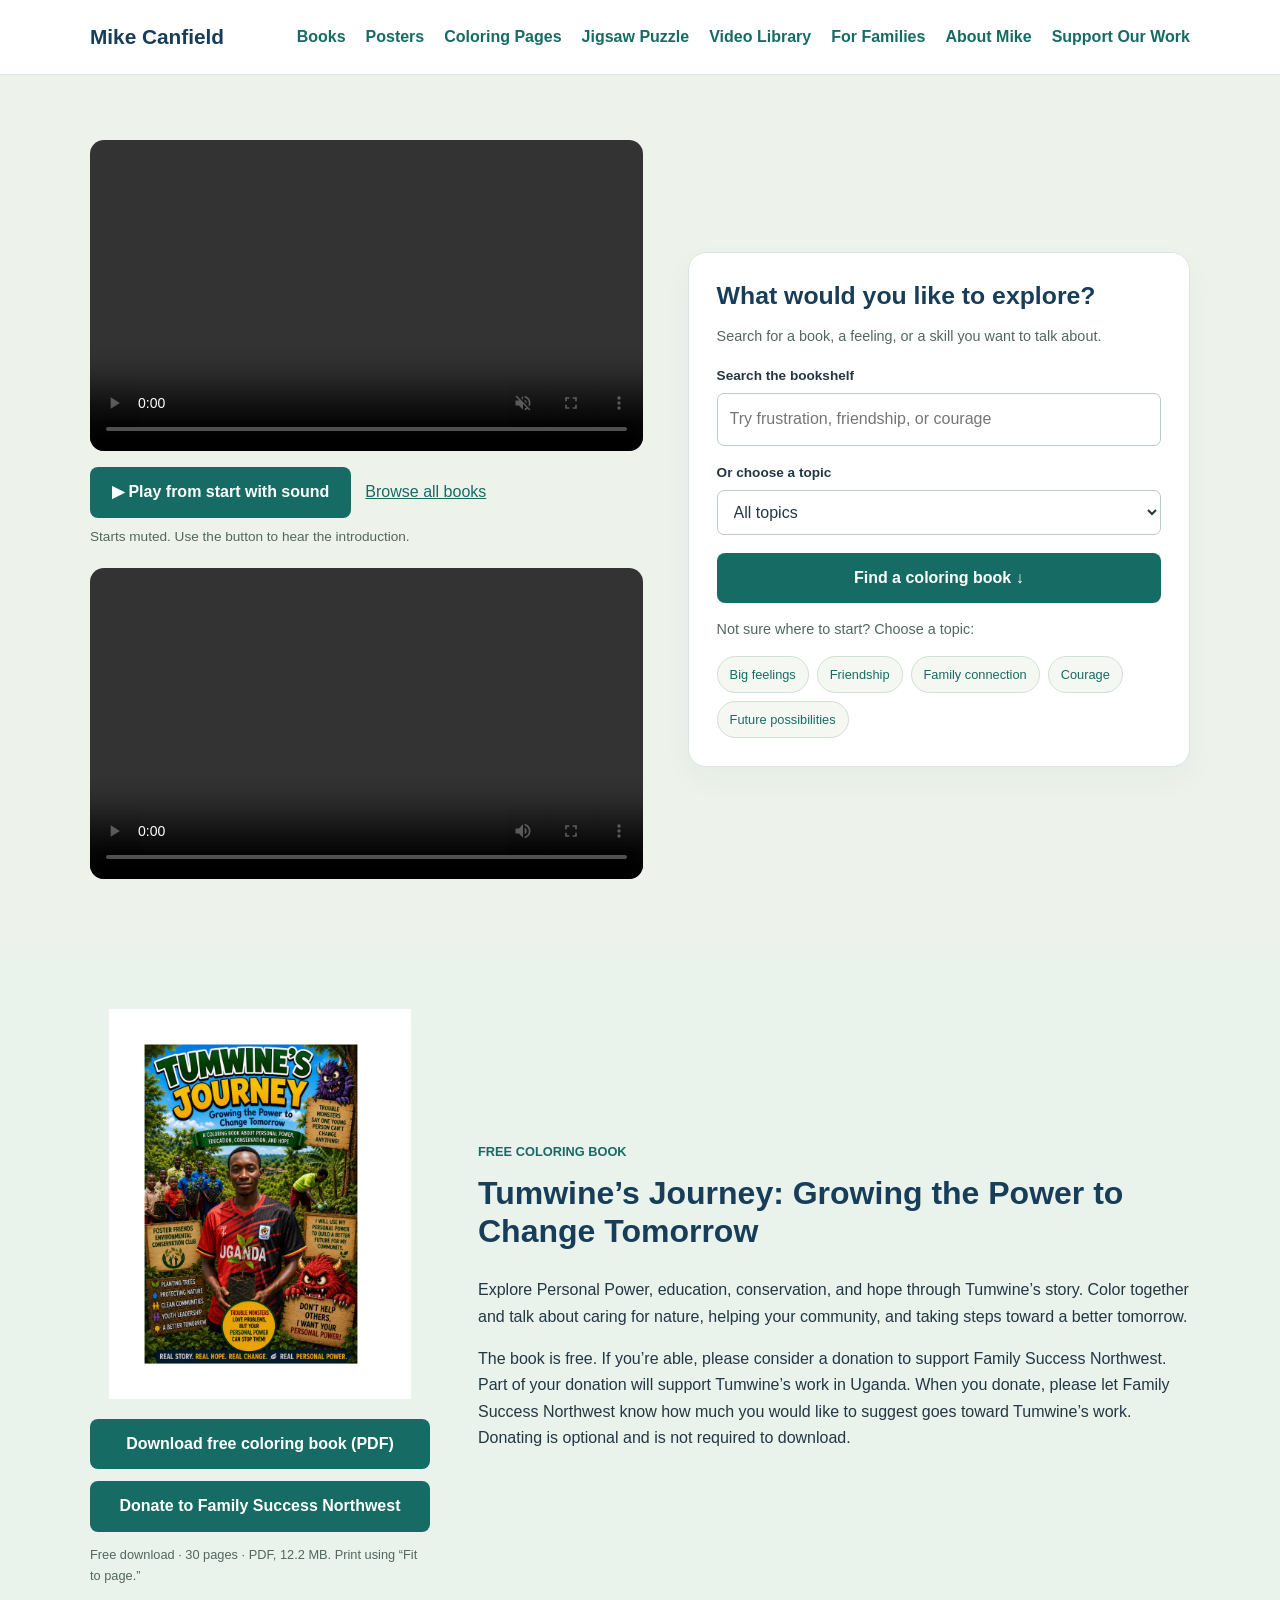
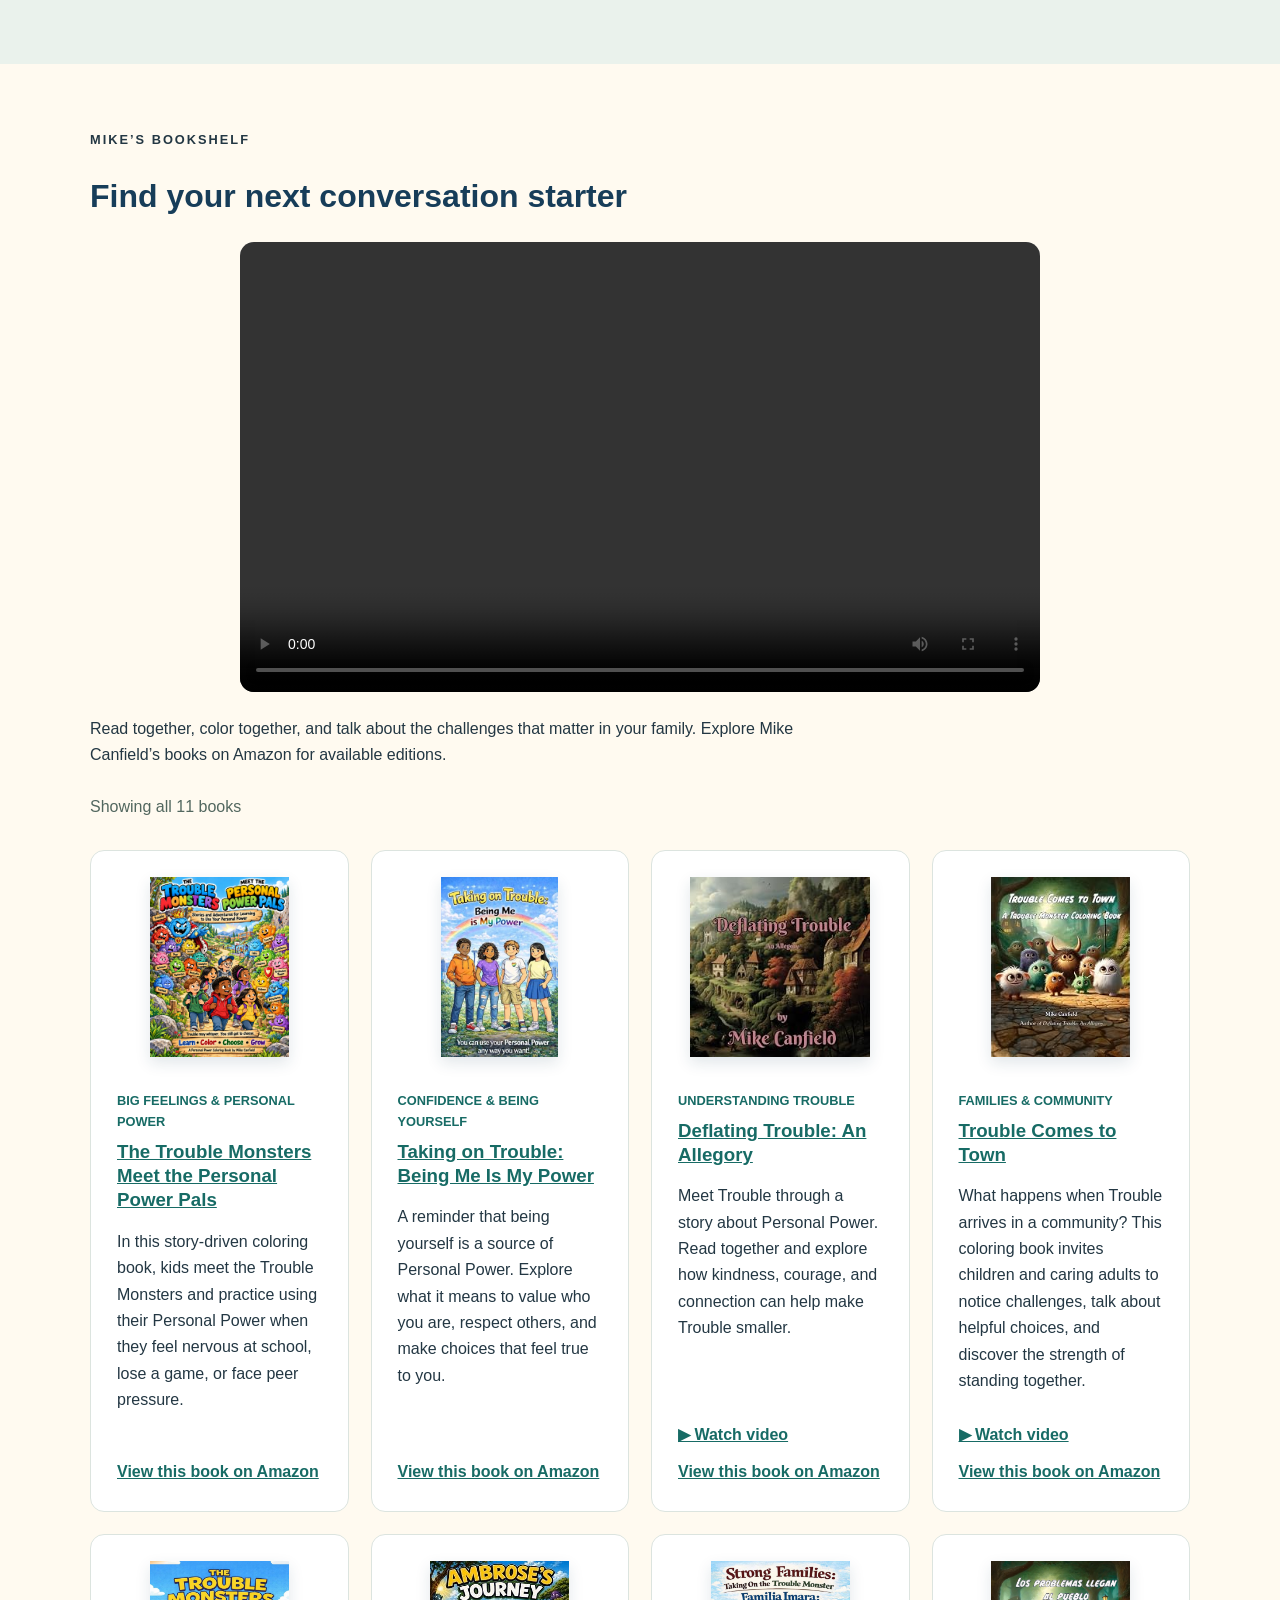
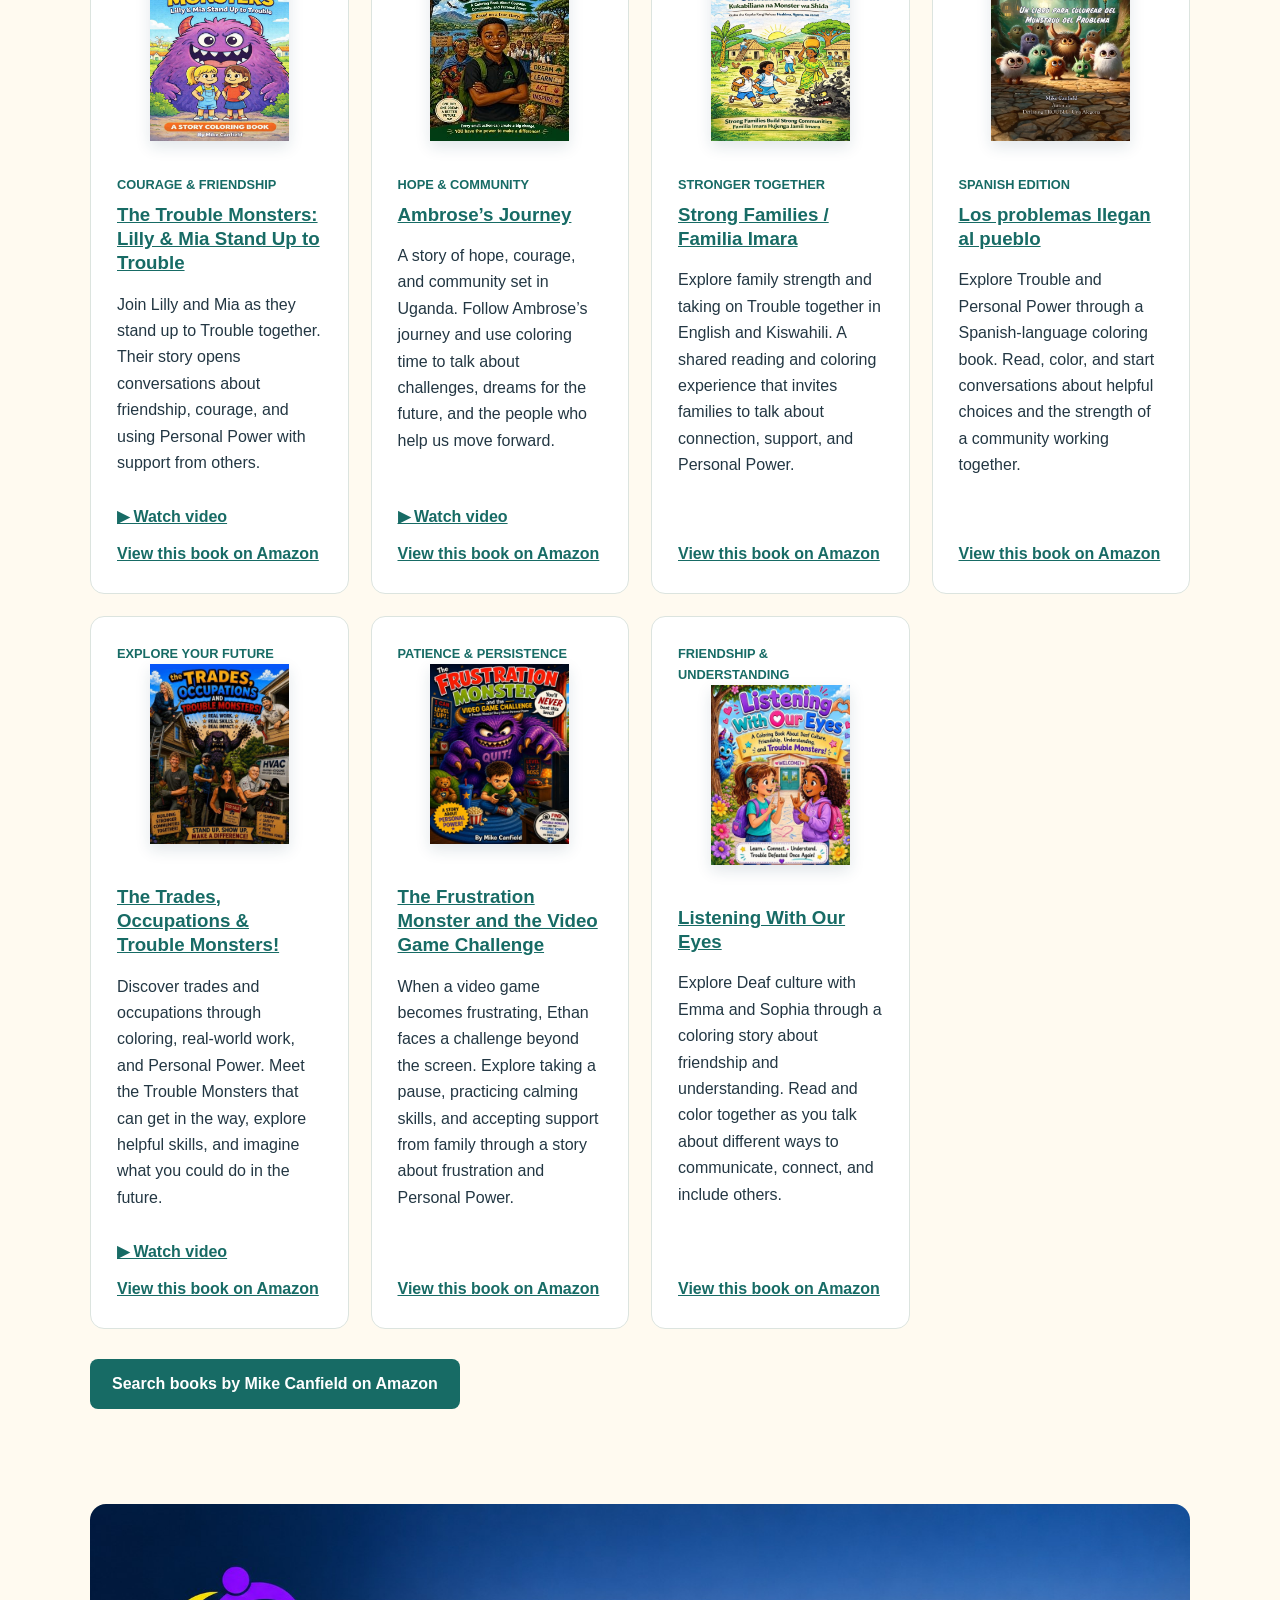
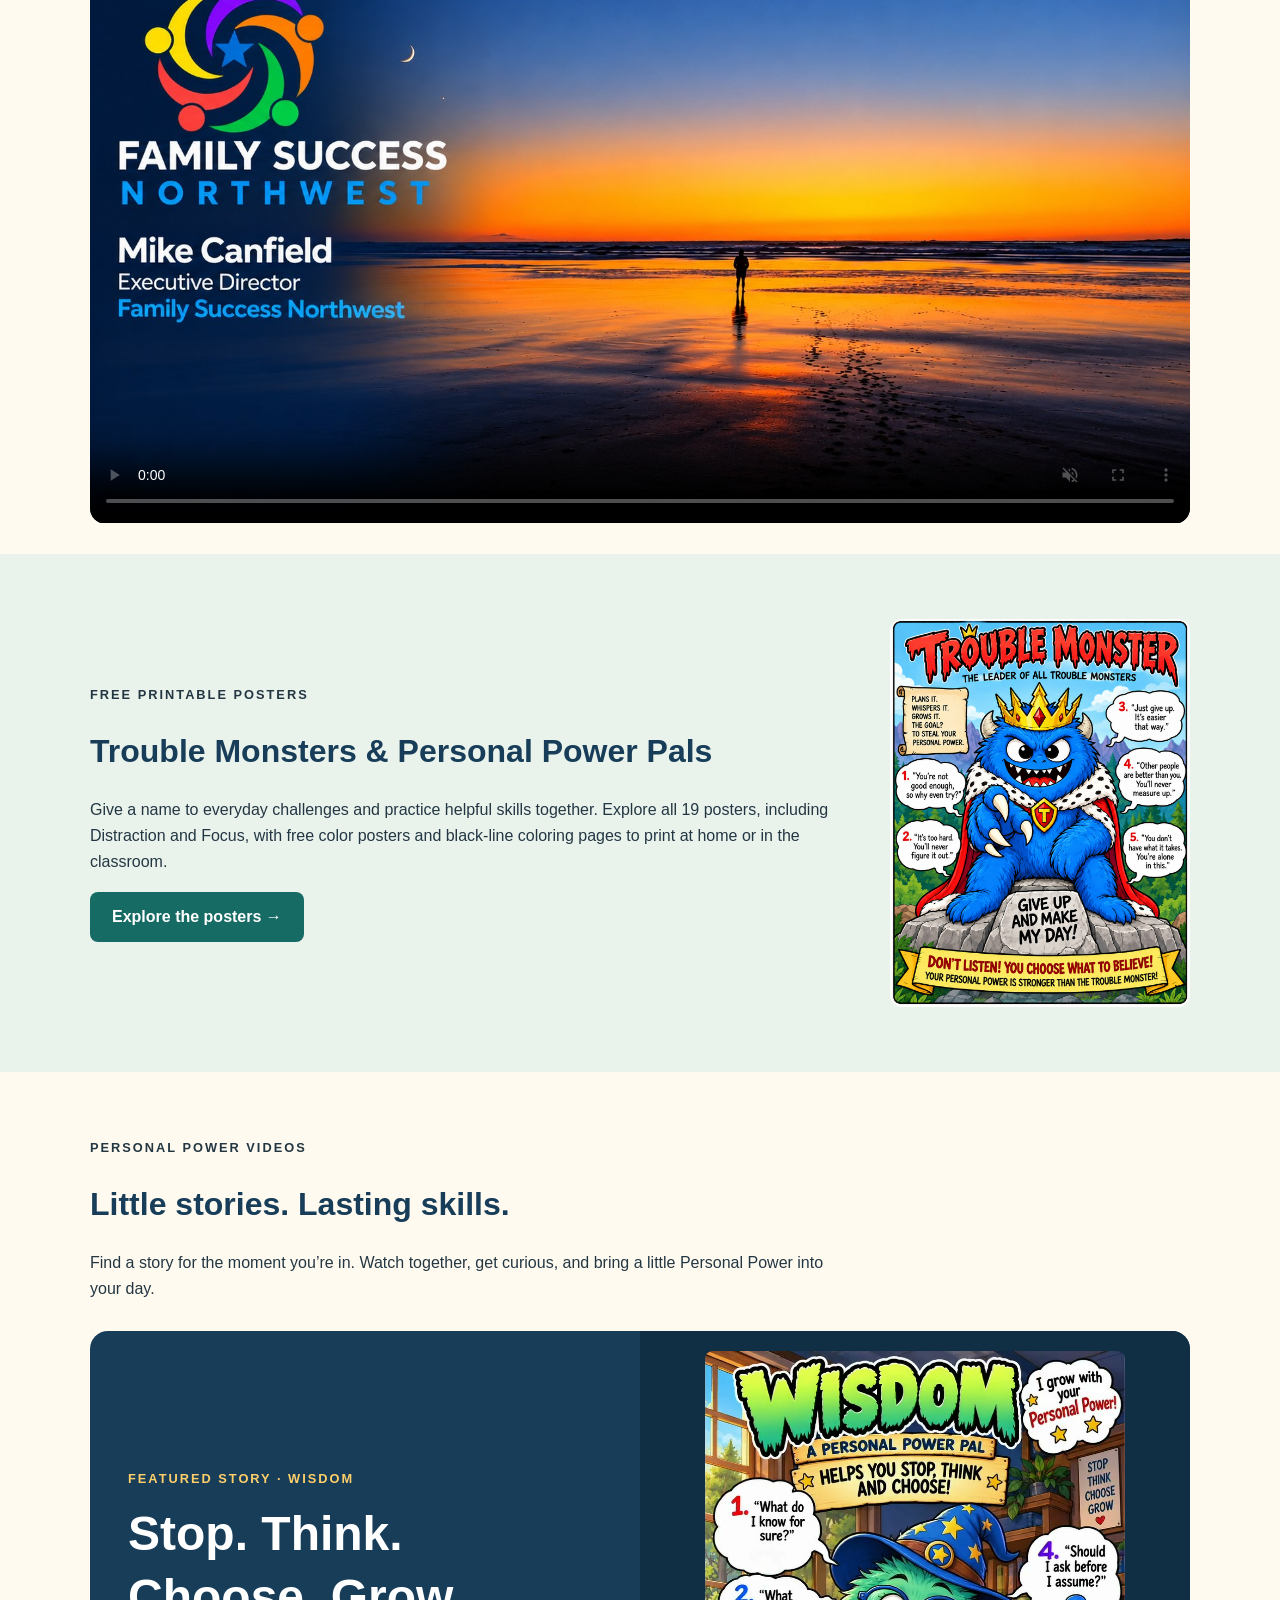
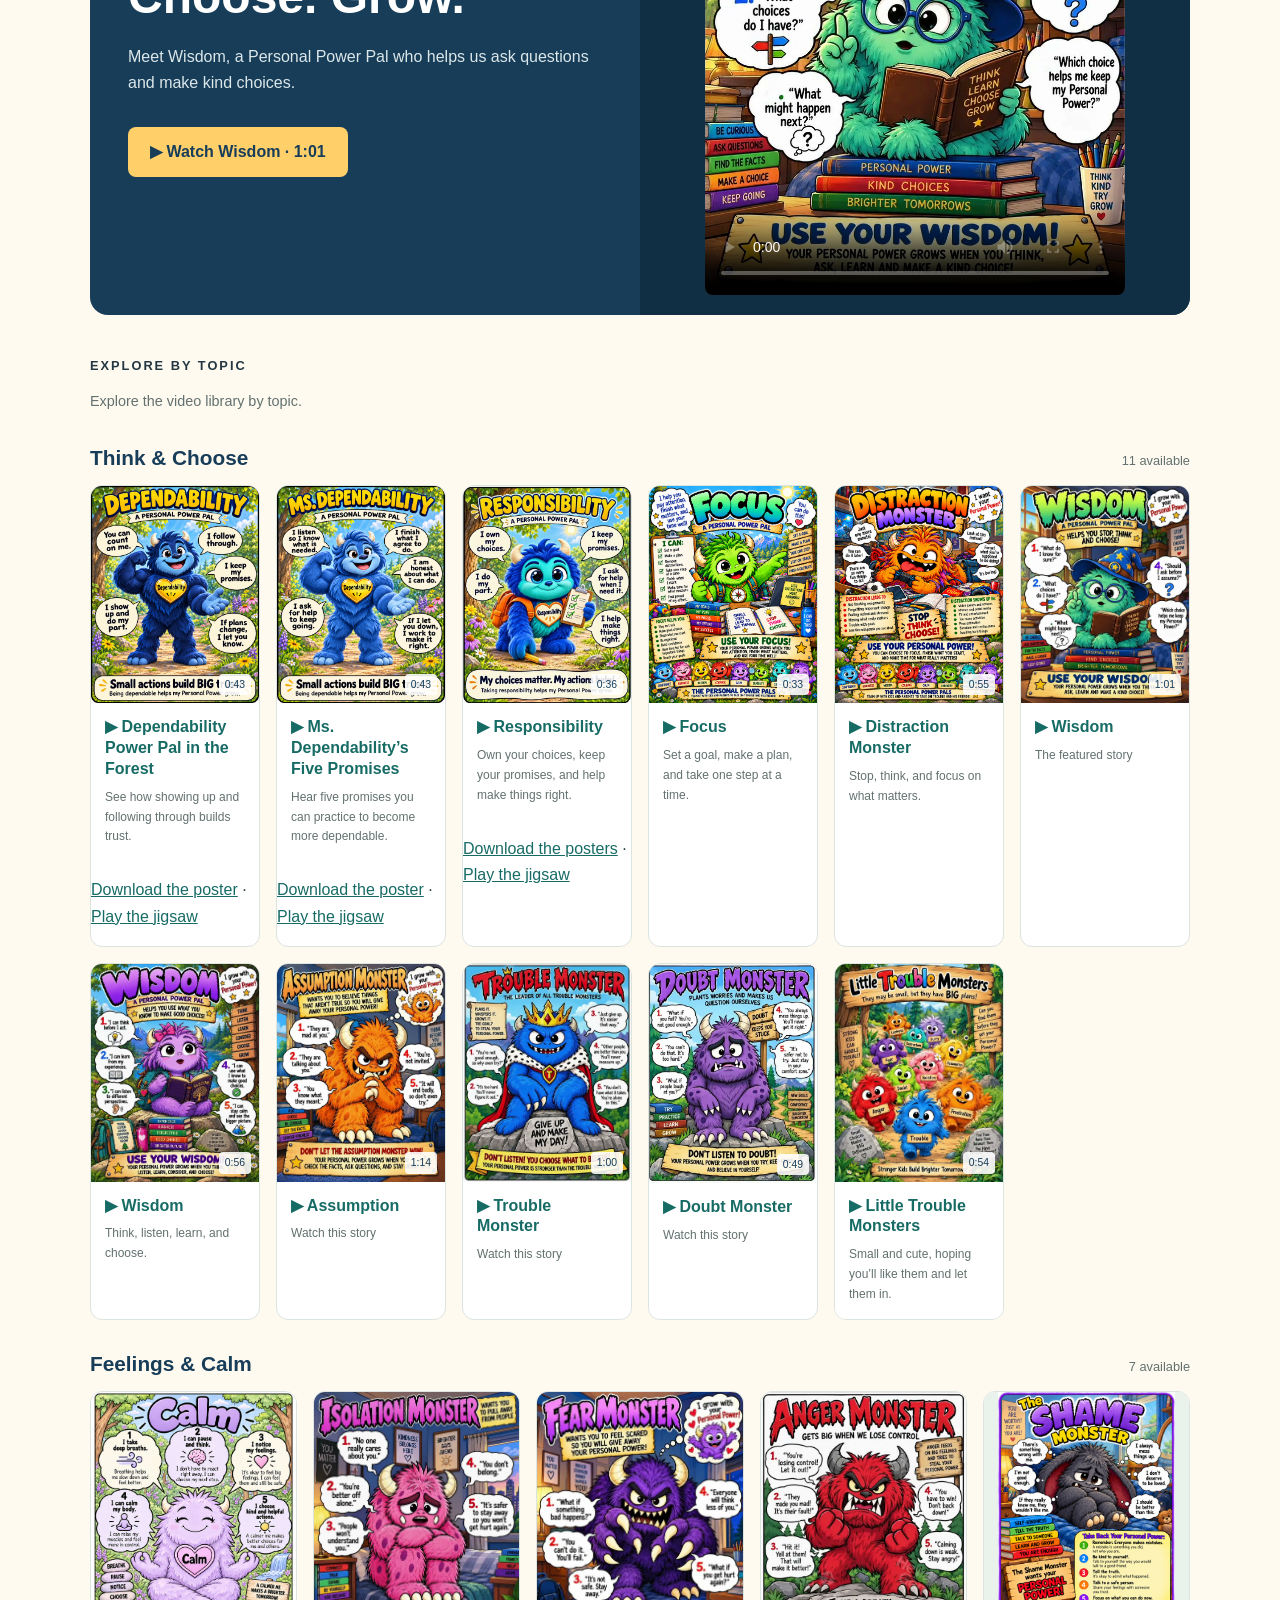
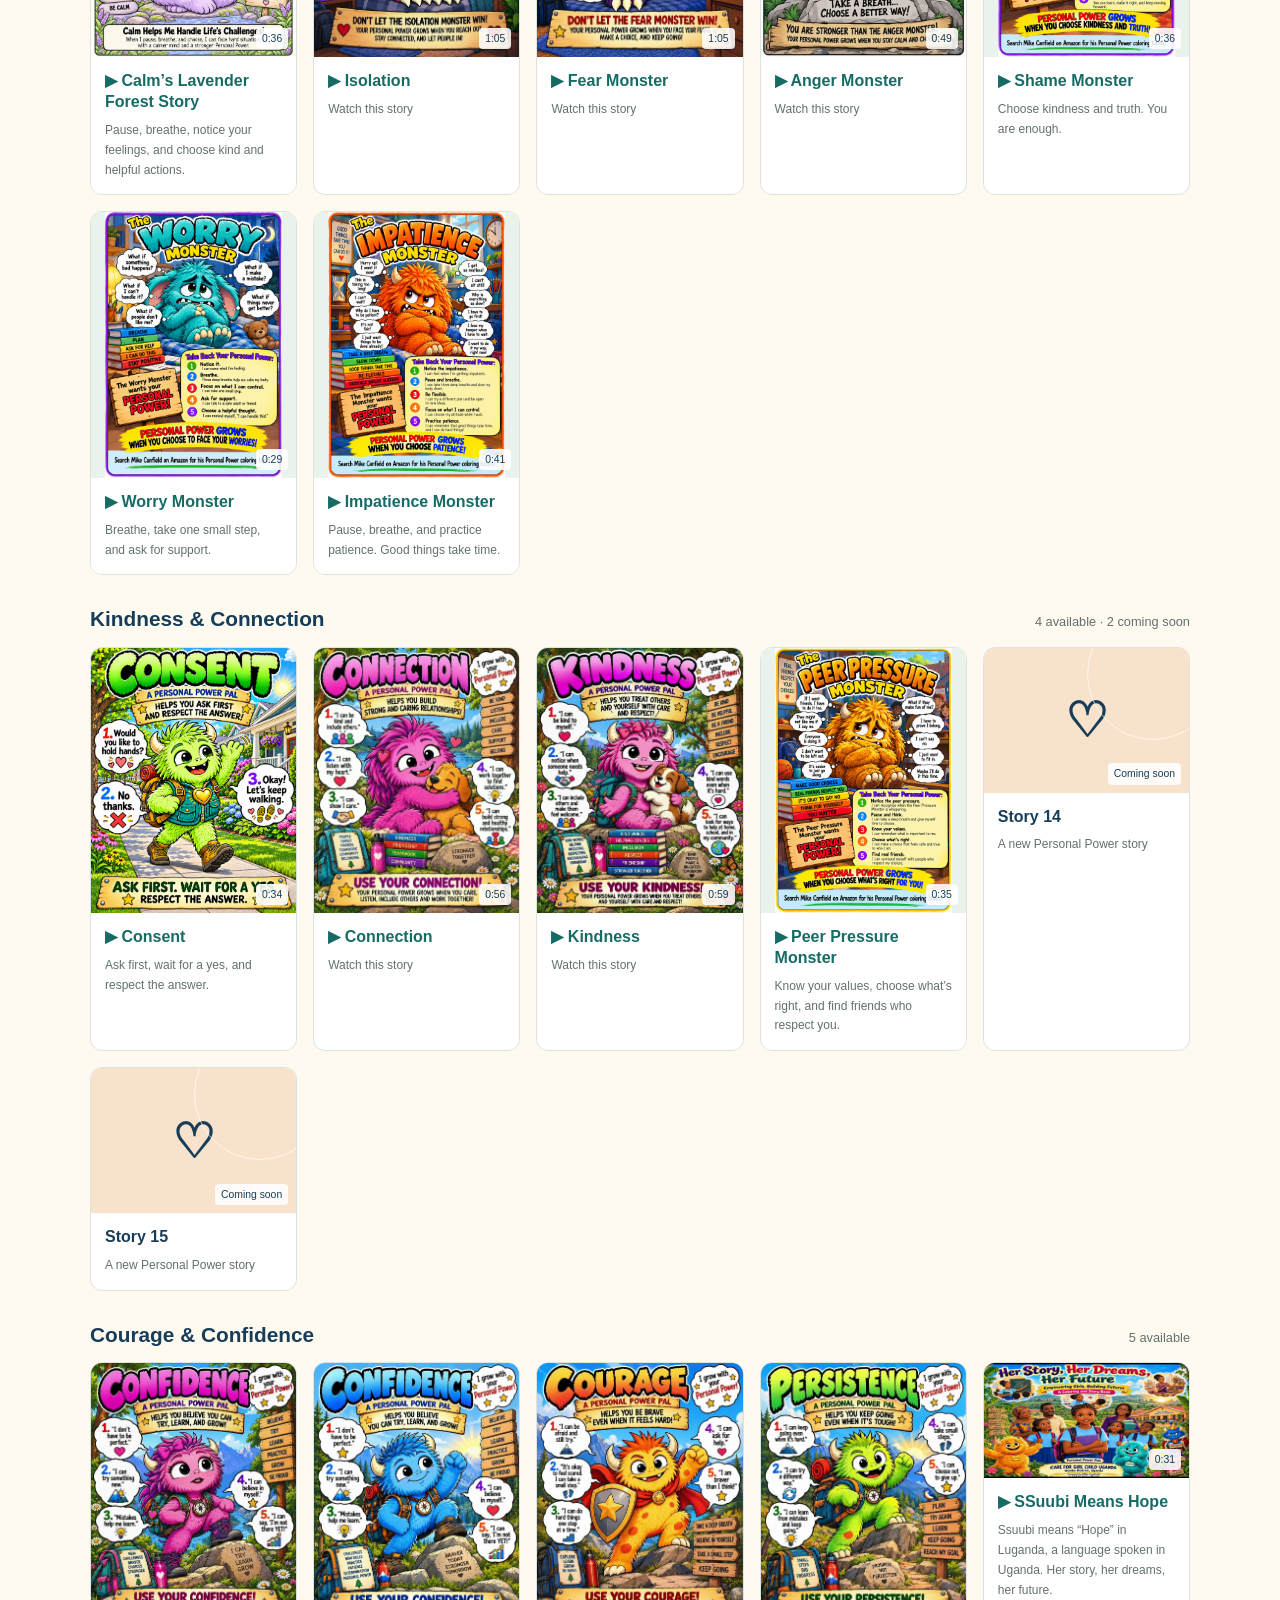
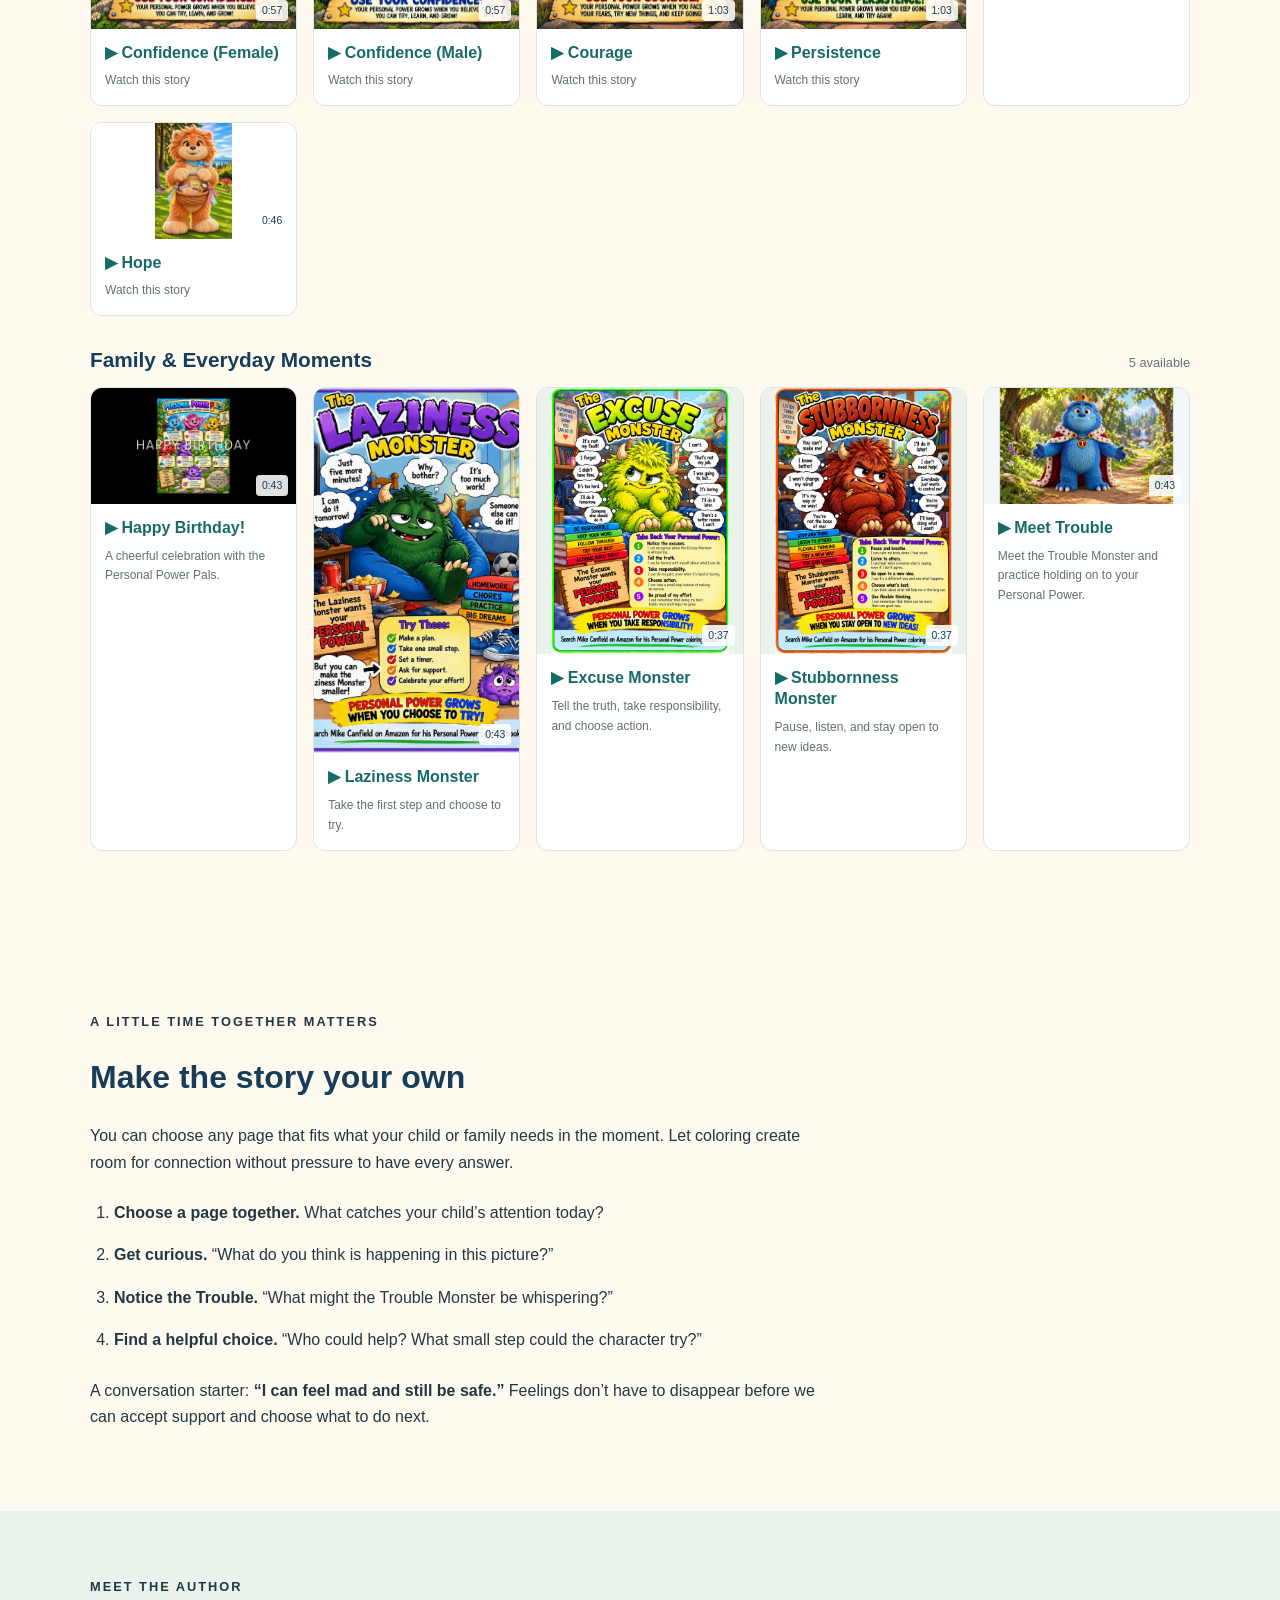
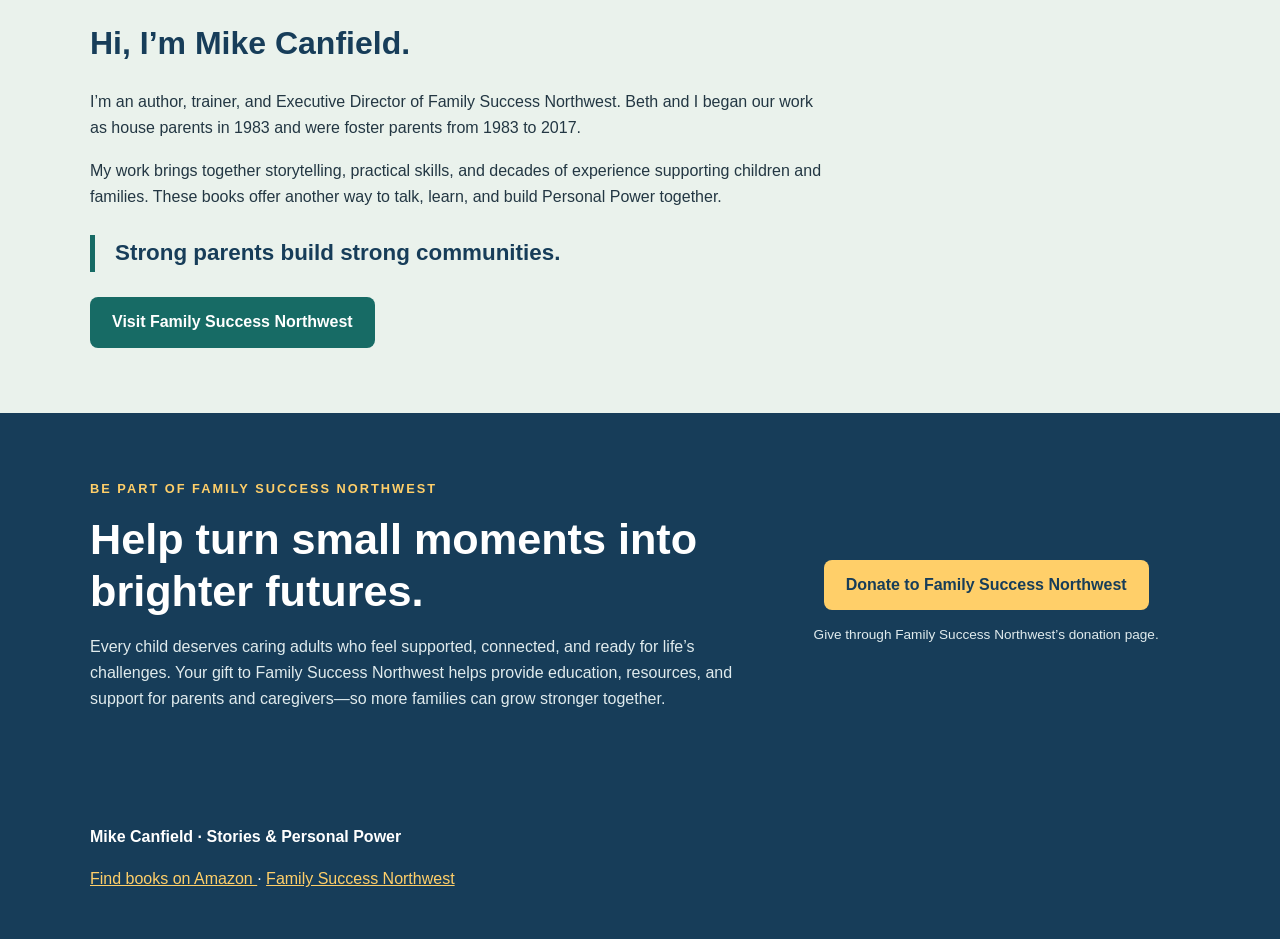
==== commit 6b24e203: "Add Trouble Monsters Meet the Personal Power Pals" ====
--- a/index.html
+++ b/index.html
@@ -99,9 +99,16 @@
           on Amazon for available editions.
         </p>
 
-        <div class="book-results-bar"><p id="book-results-count" role="status" aria-live="polite">Showing all 10 books</p><button class="book-reset" id="book-reset" type="button" hidden>Show all books</button></div>
+        <div class="book-results-bar"><p id="book-results-count" role="status" aria-live="polite">Showing all 11 books</p><button class="book-reset" id="book-reset" type="button" hidden>Show all books</button></div>
         <div class="book-empty" id="book-empty" hidden><h3>No matching books yet</h3><p>Try a broader word like “family” or “friendship,” or show all books to explore the collection.</p></div>
         <div class="grid">
+          <article class="card book-card" data-book-topics="feelings courage friendship family" data-book-keywords="trouble monsters personal power pals coloring book emotions calm confidence kindness peer pressure bullying worries anger frustration school family">
+            <a href="https://www.amazon.com/dp/B0HMWT37VP" style="align-self: center"><img class="book-cover" src="assets/books/trouble-monsters-meet-power-pals.jpg" alt="Cover of The Trouble Monsters Meet the Personal Power Pals" width="700" height="906" loading="lazy"></a>
+            <div class="tag">BIG FEELINGS &amp; PERSONAL POWER</div>
+            <h3><a href="https://www.amazon.com/dp/B0HMWT37VP">The Trouble Monsters Meet the Personal Power Pals</a></h3>
+            <p>In this story-driven coloring book, kids meet the Trouble Monsters and practice using their Personal Power when they feel nervous at school, lose a game, or face peer pressure.</p>
+            <a class="book-link" href="https://www.amazon.com/dp/B0HMWT37VP">View this book on Amazon<span class="sr-only">: The Trouble Monsters Meet the Personal Power Pals</span></a>
+          </article>
           <article class="card book-card" data-book-topics="friendship courage" data-book-keywords="being me self acceptance belonging identity confidence friendship personal power taking trouble">
             <a href="https://www.amazon.com/dp/B0GYL5NN9G" style="align-self: center"><img class="book-cover" src="assets/books/being-me.jpg" alt="Cover of Taking on Trouble: Being Me Is My Power" width="324" height="500" loading="lazy"></a>
             <div class="tag">CONFIDENCE &amp; BEING YOURSELF</div>
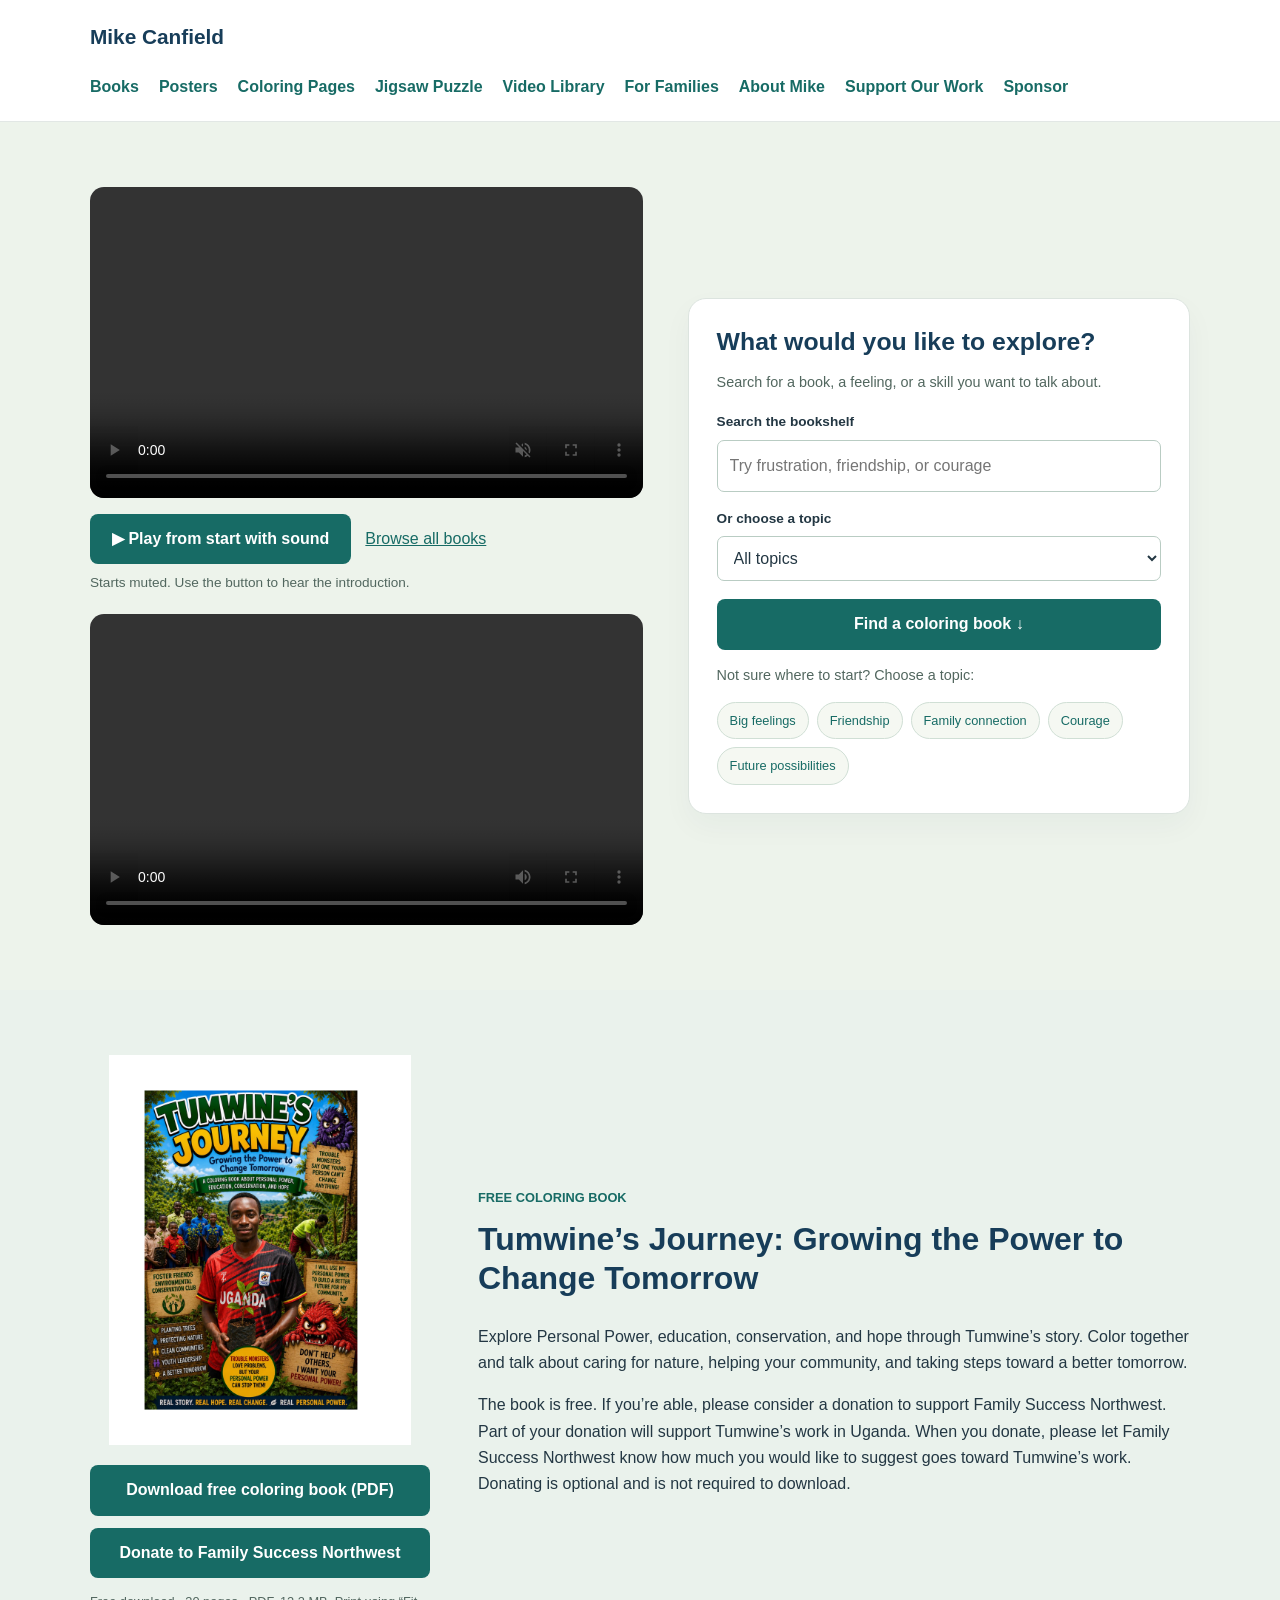
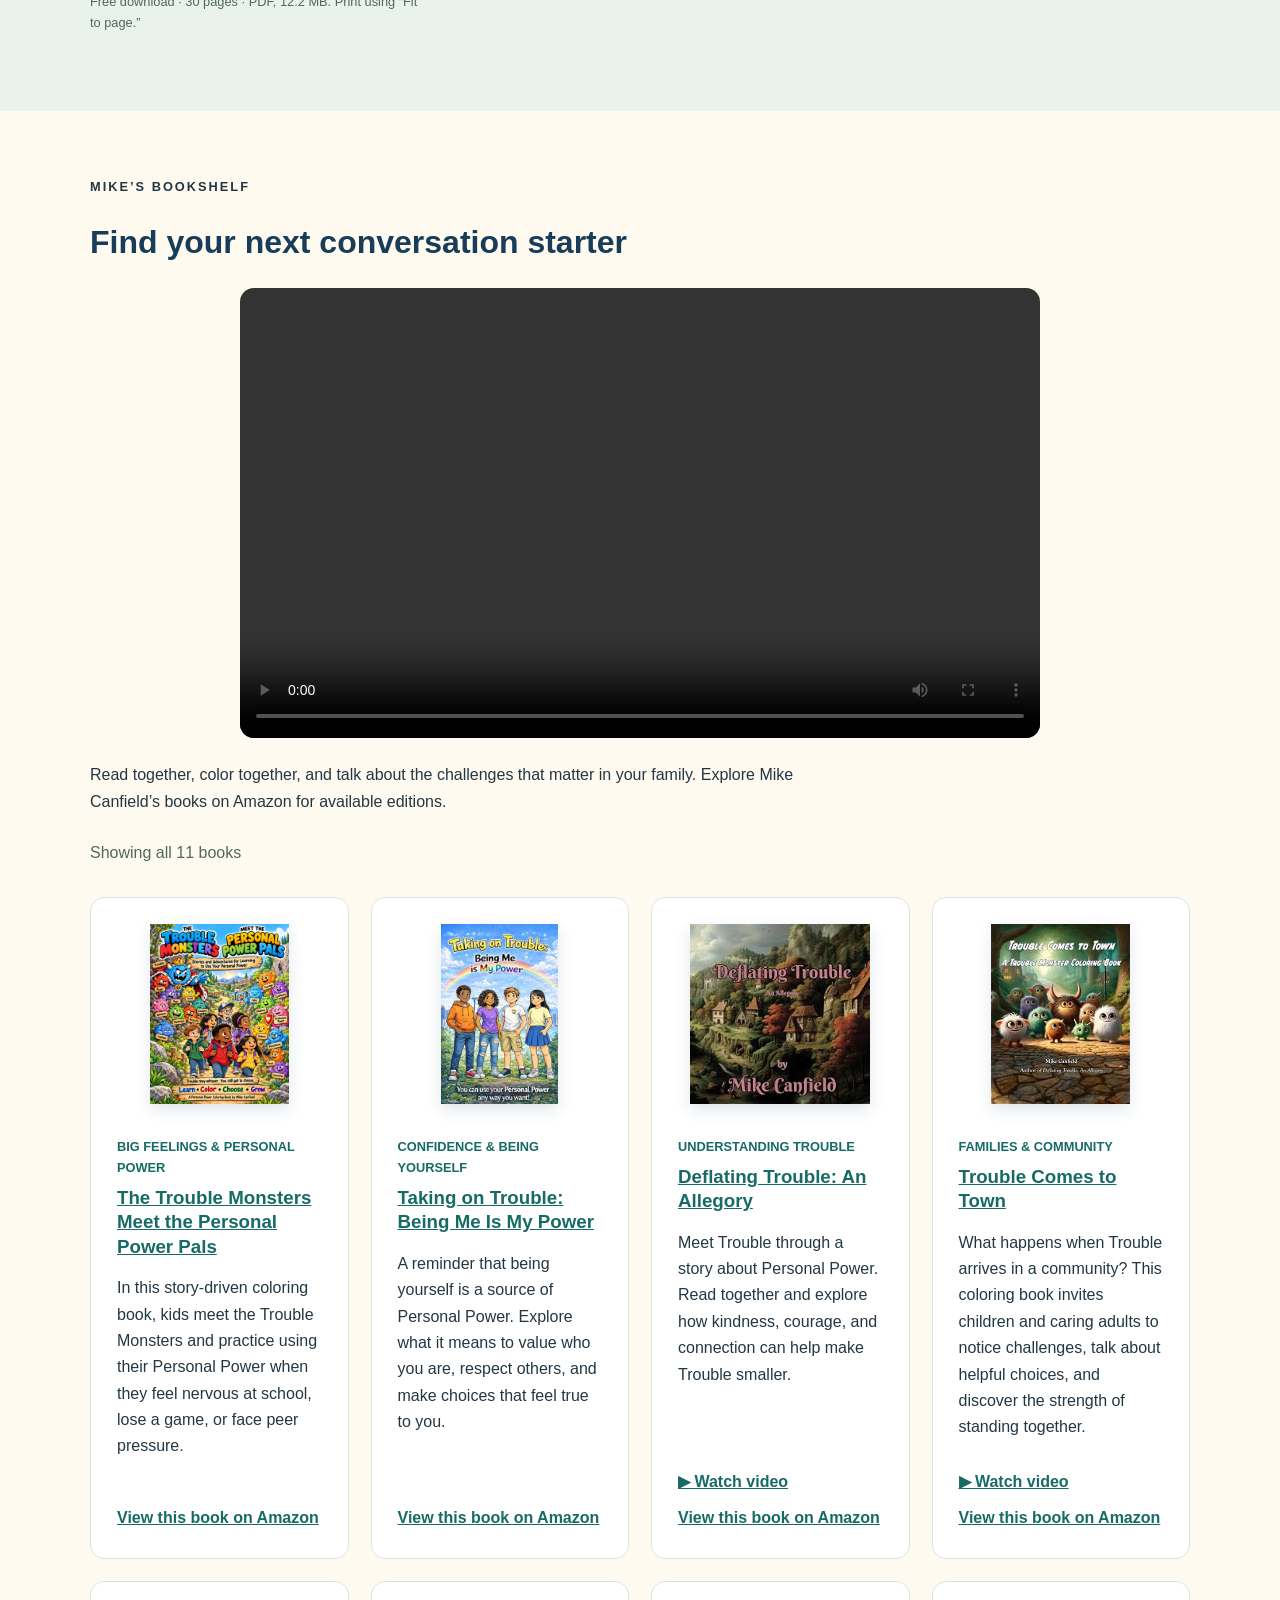
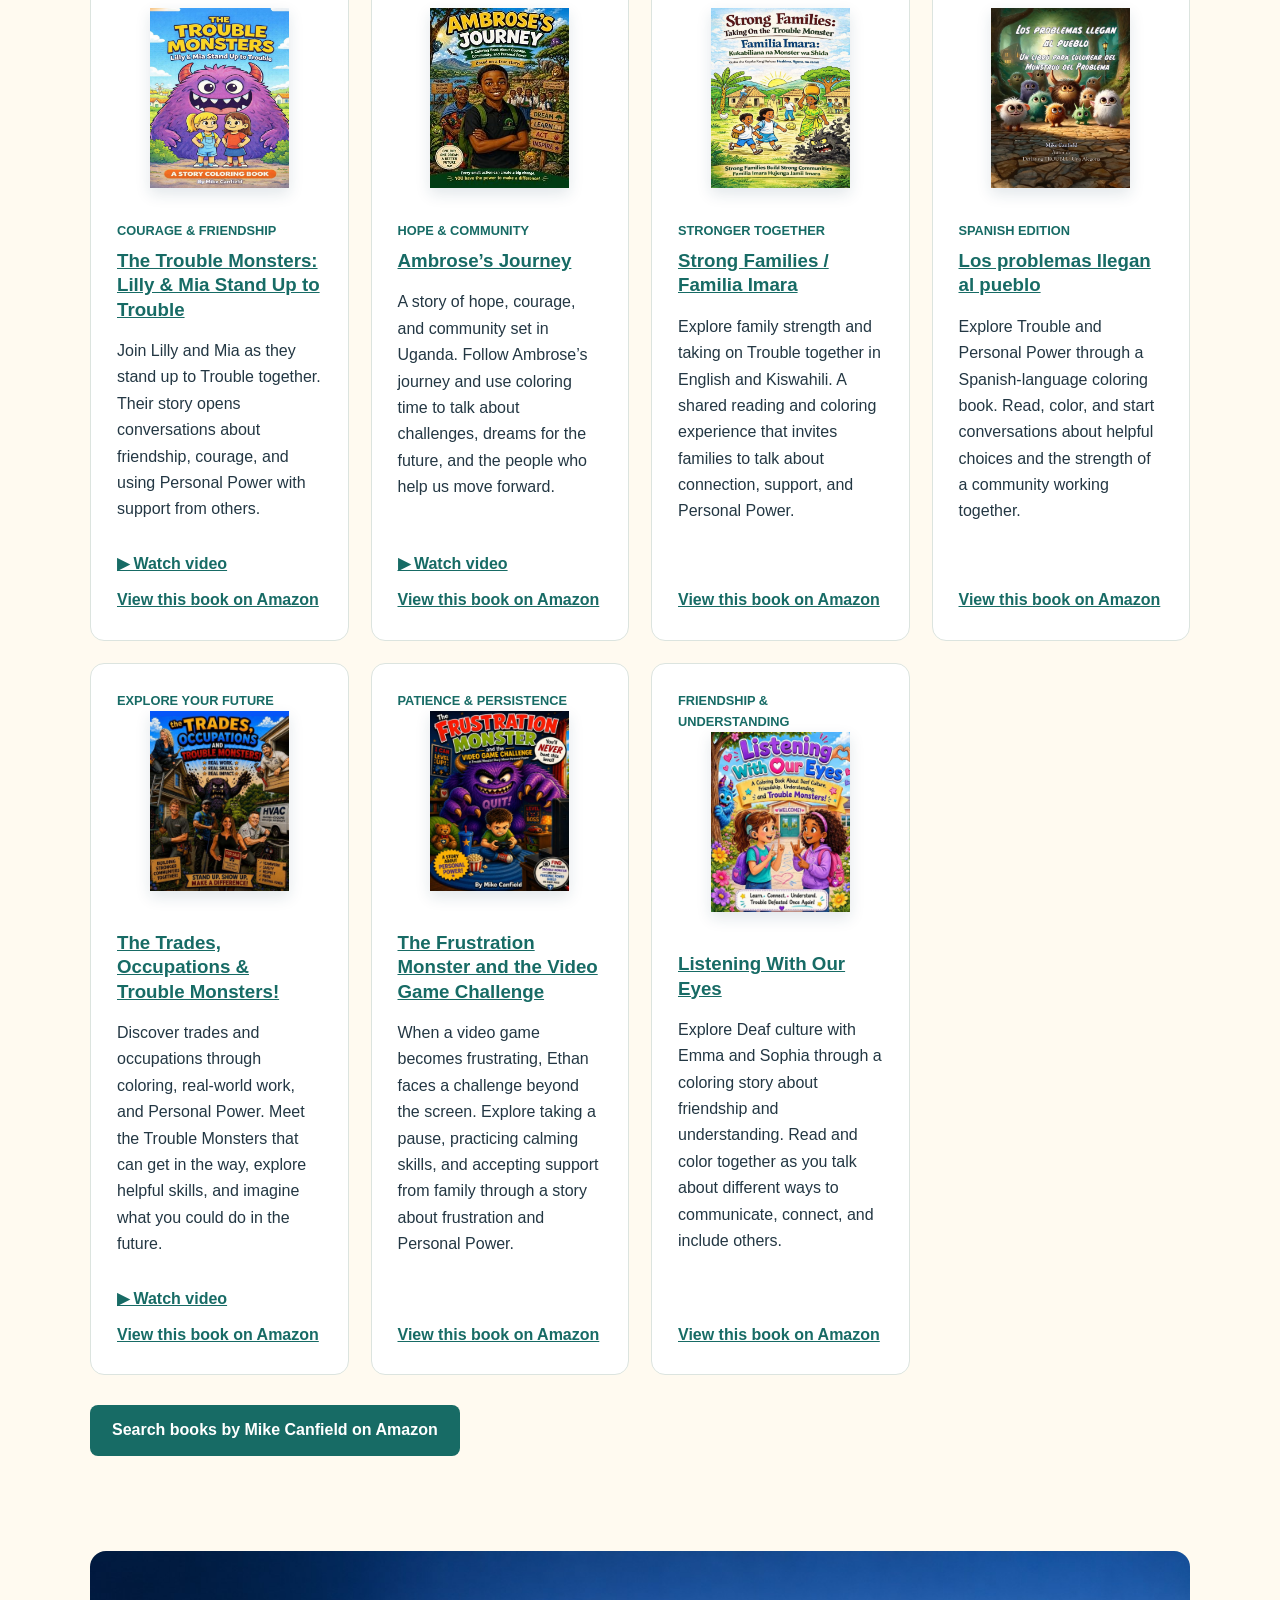
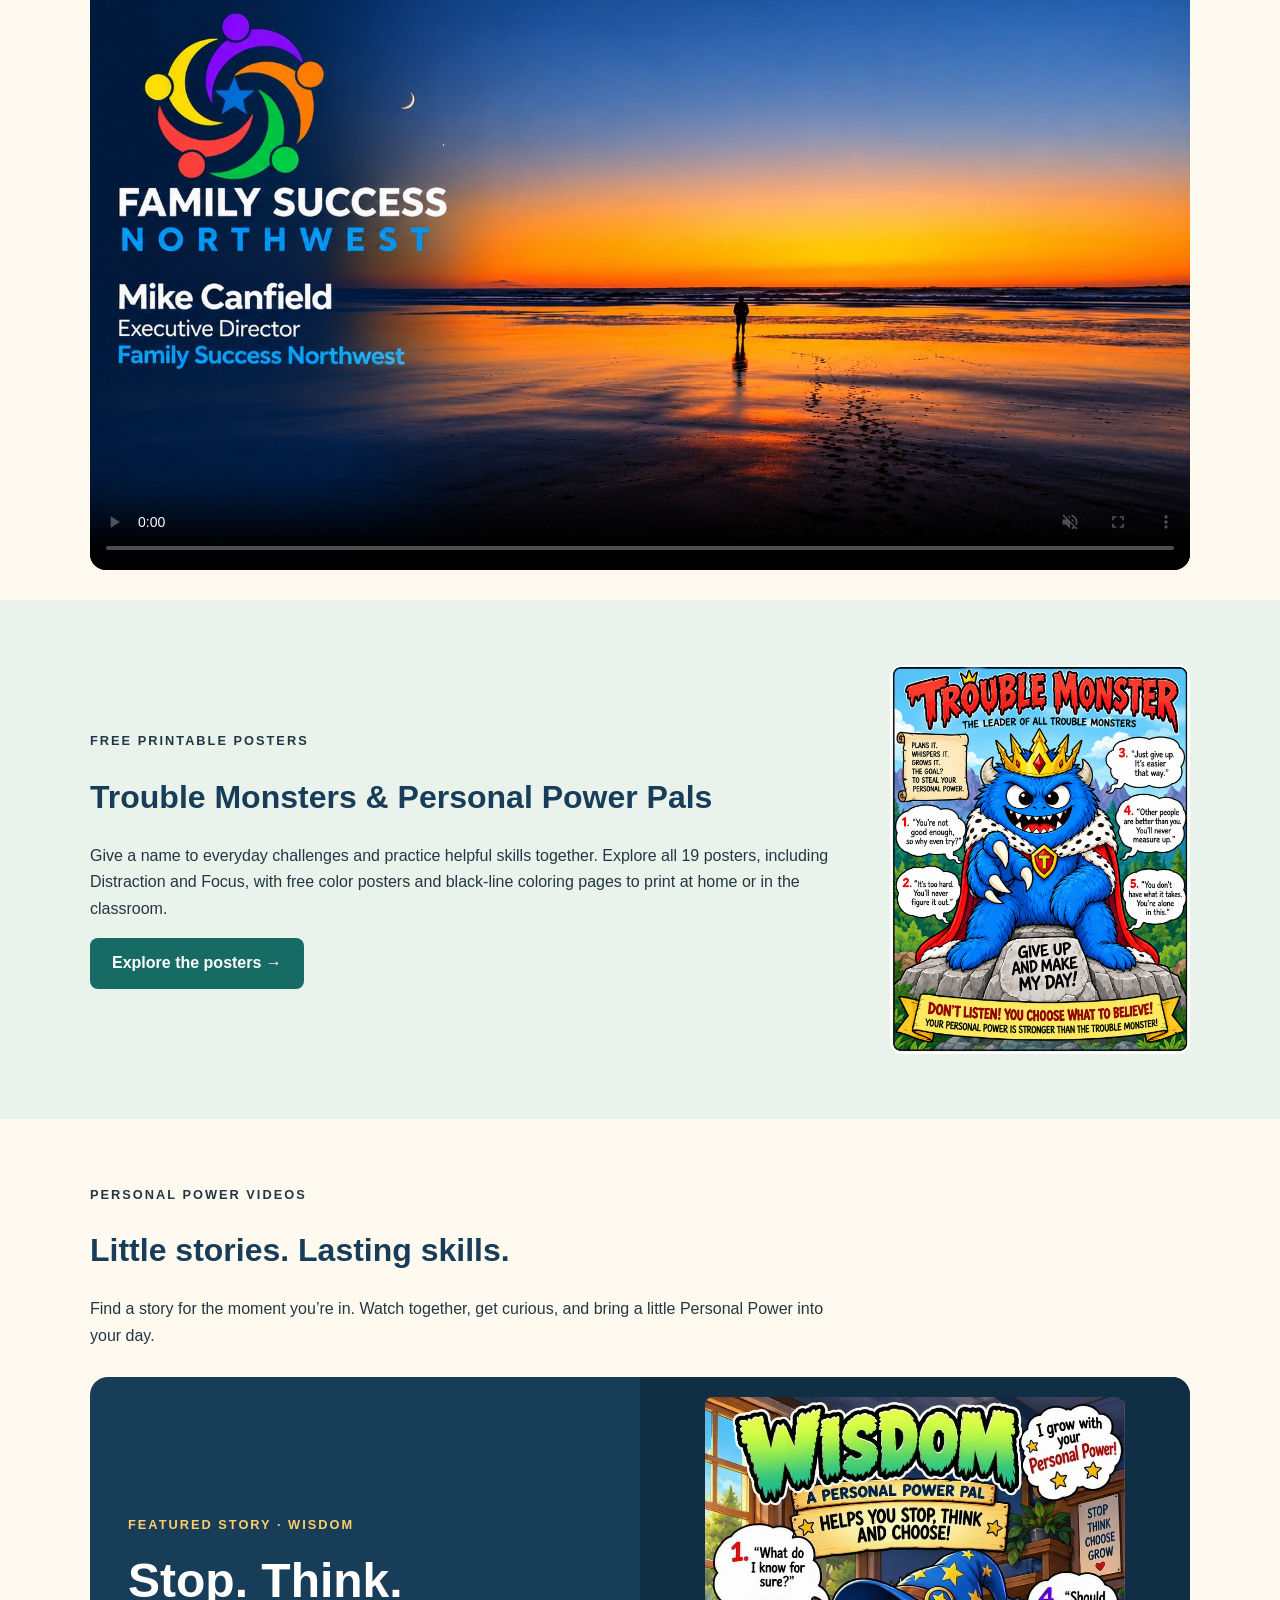
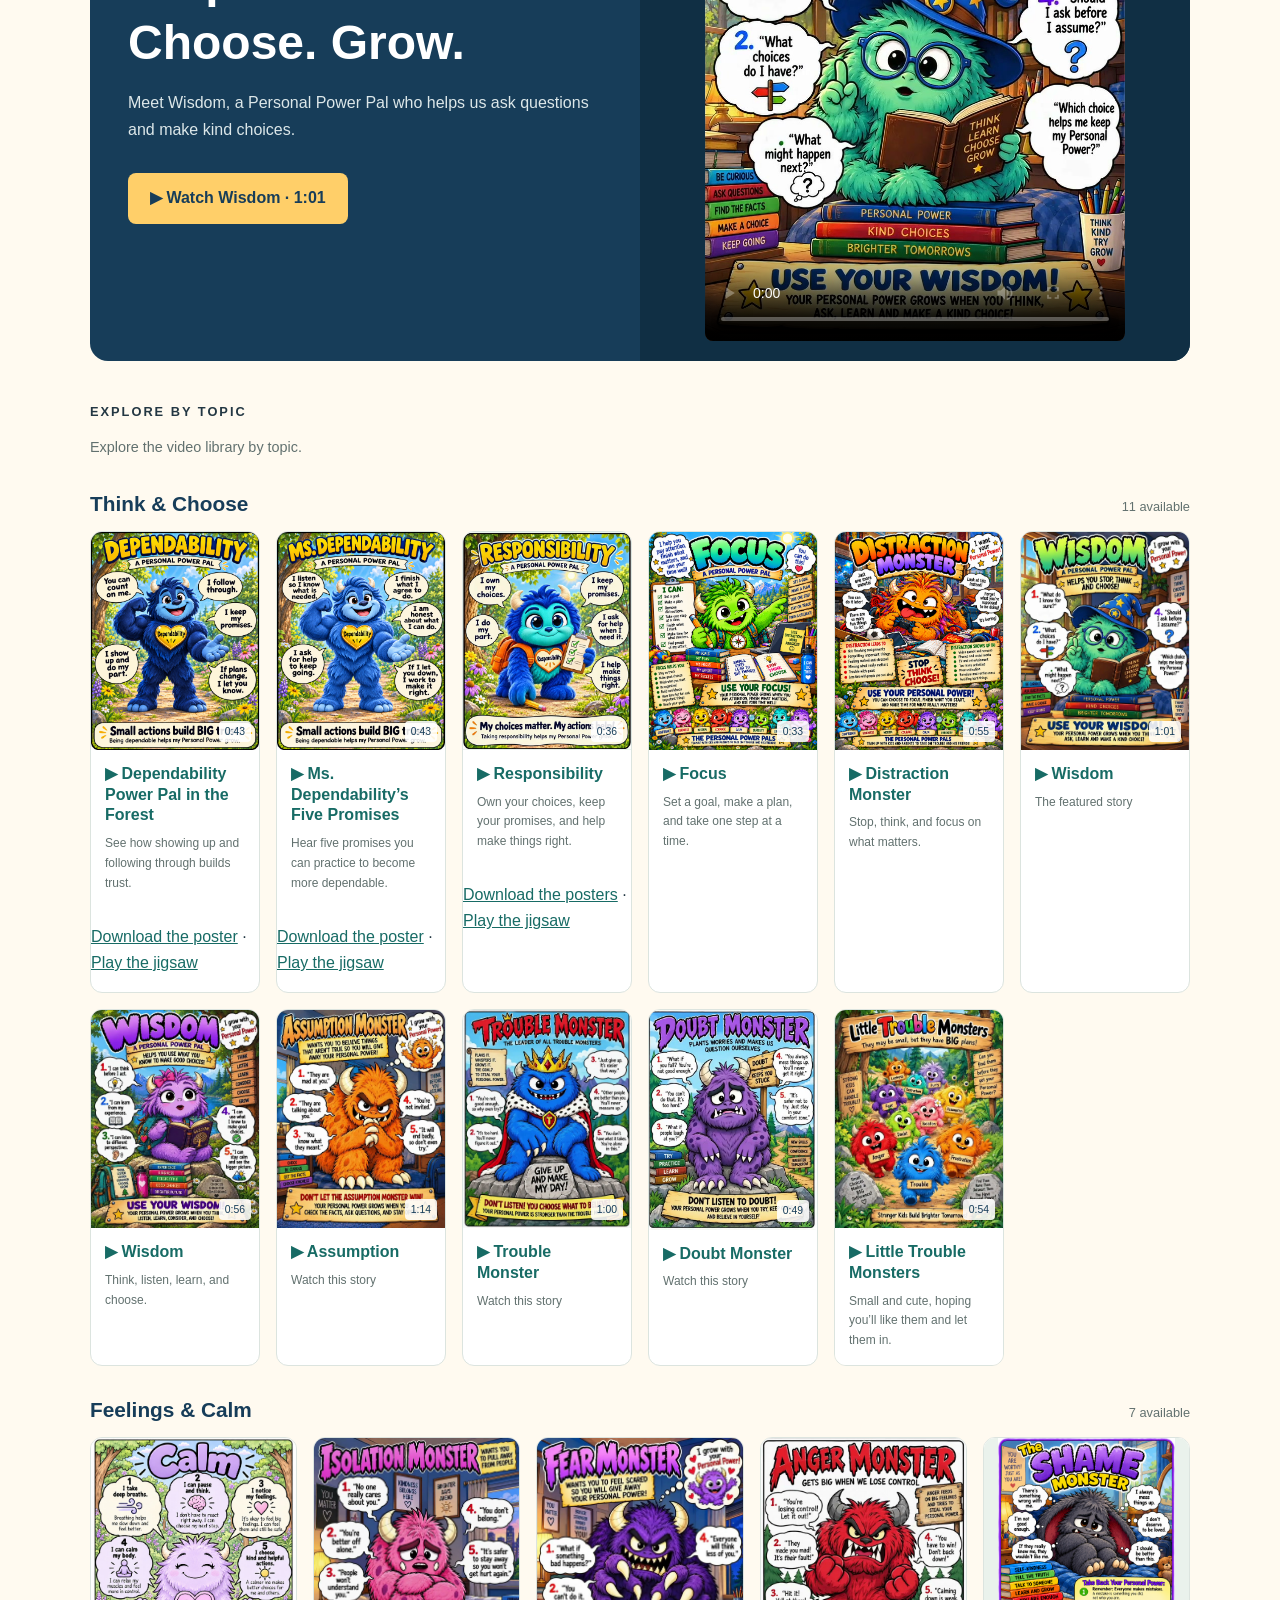
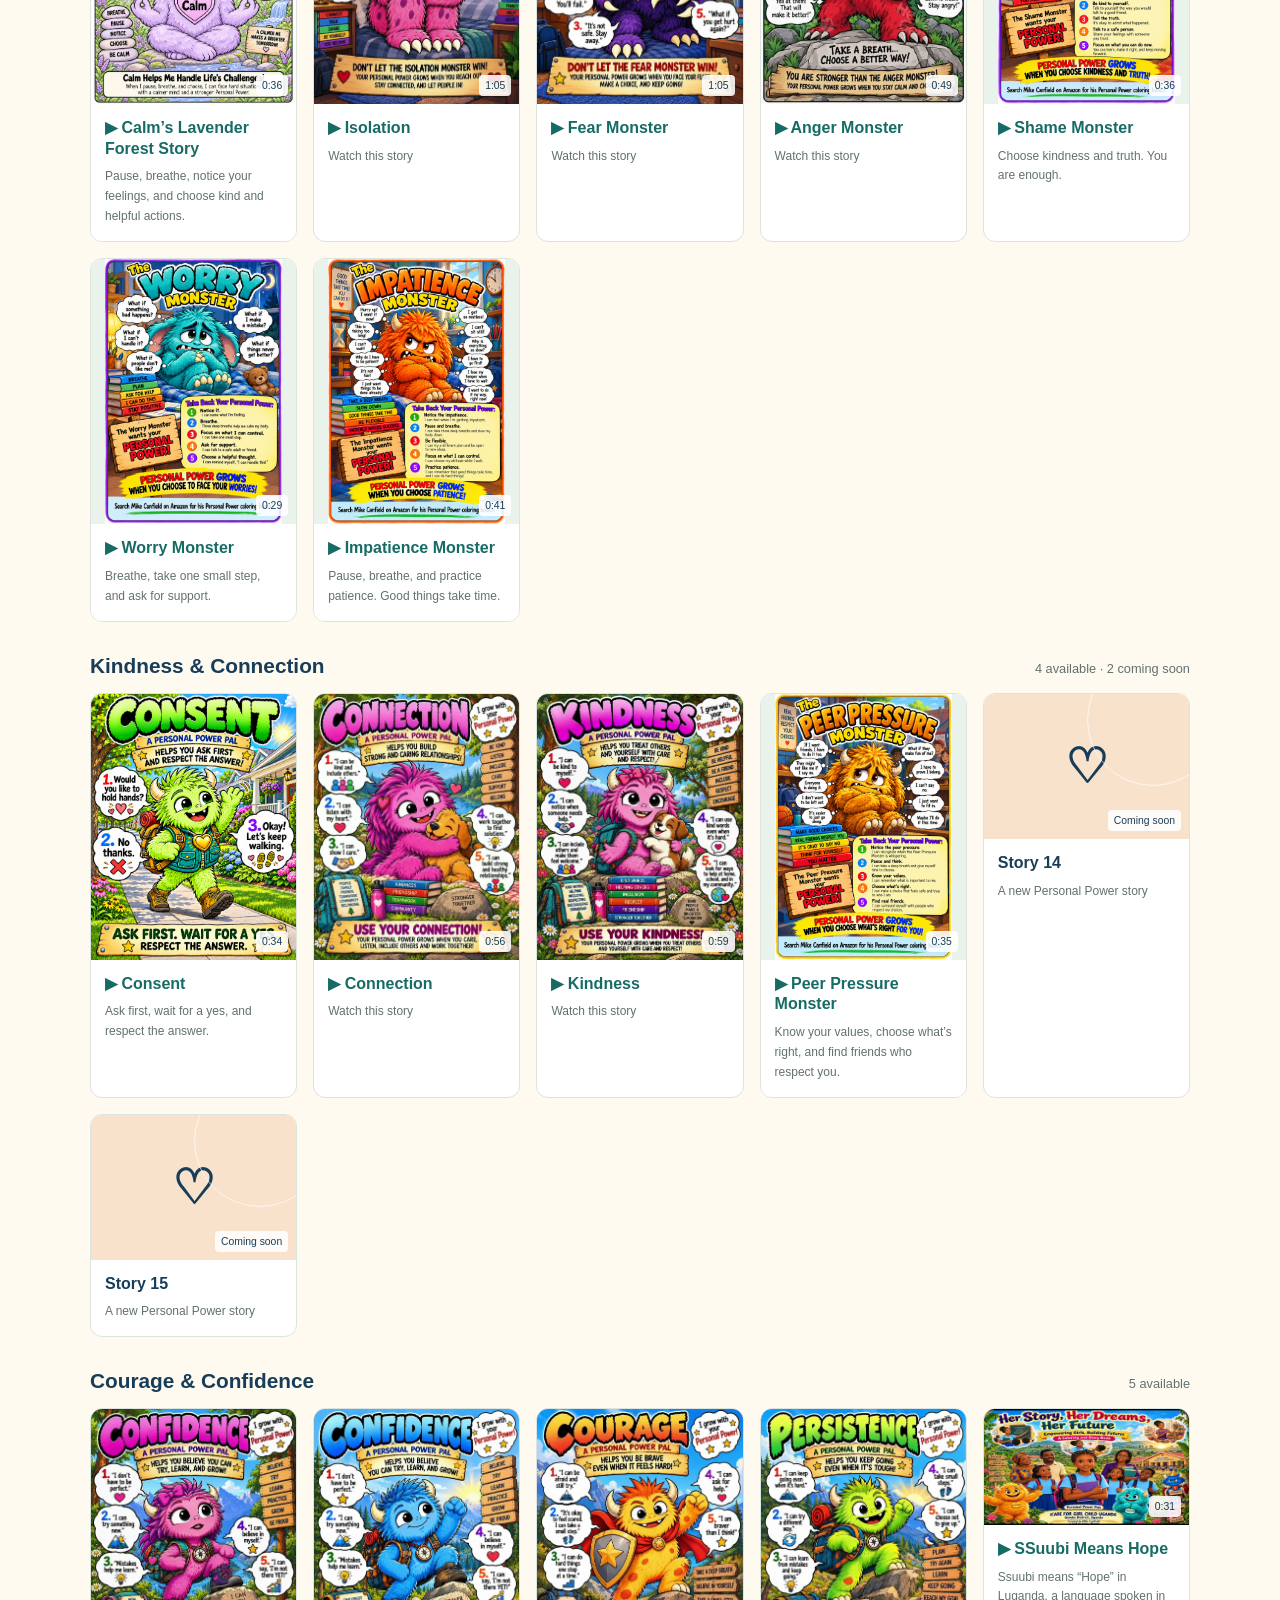
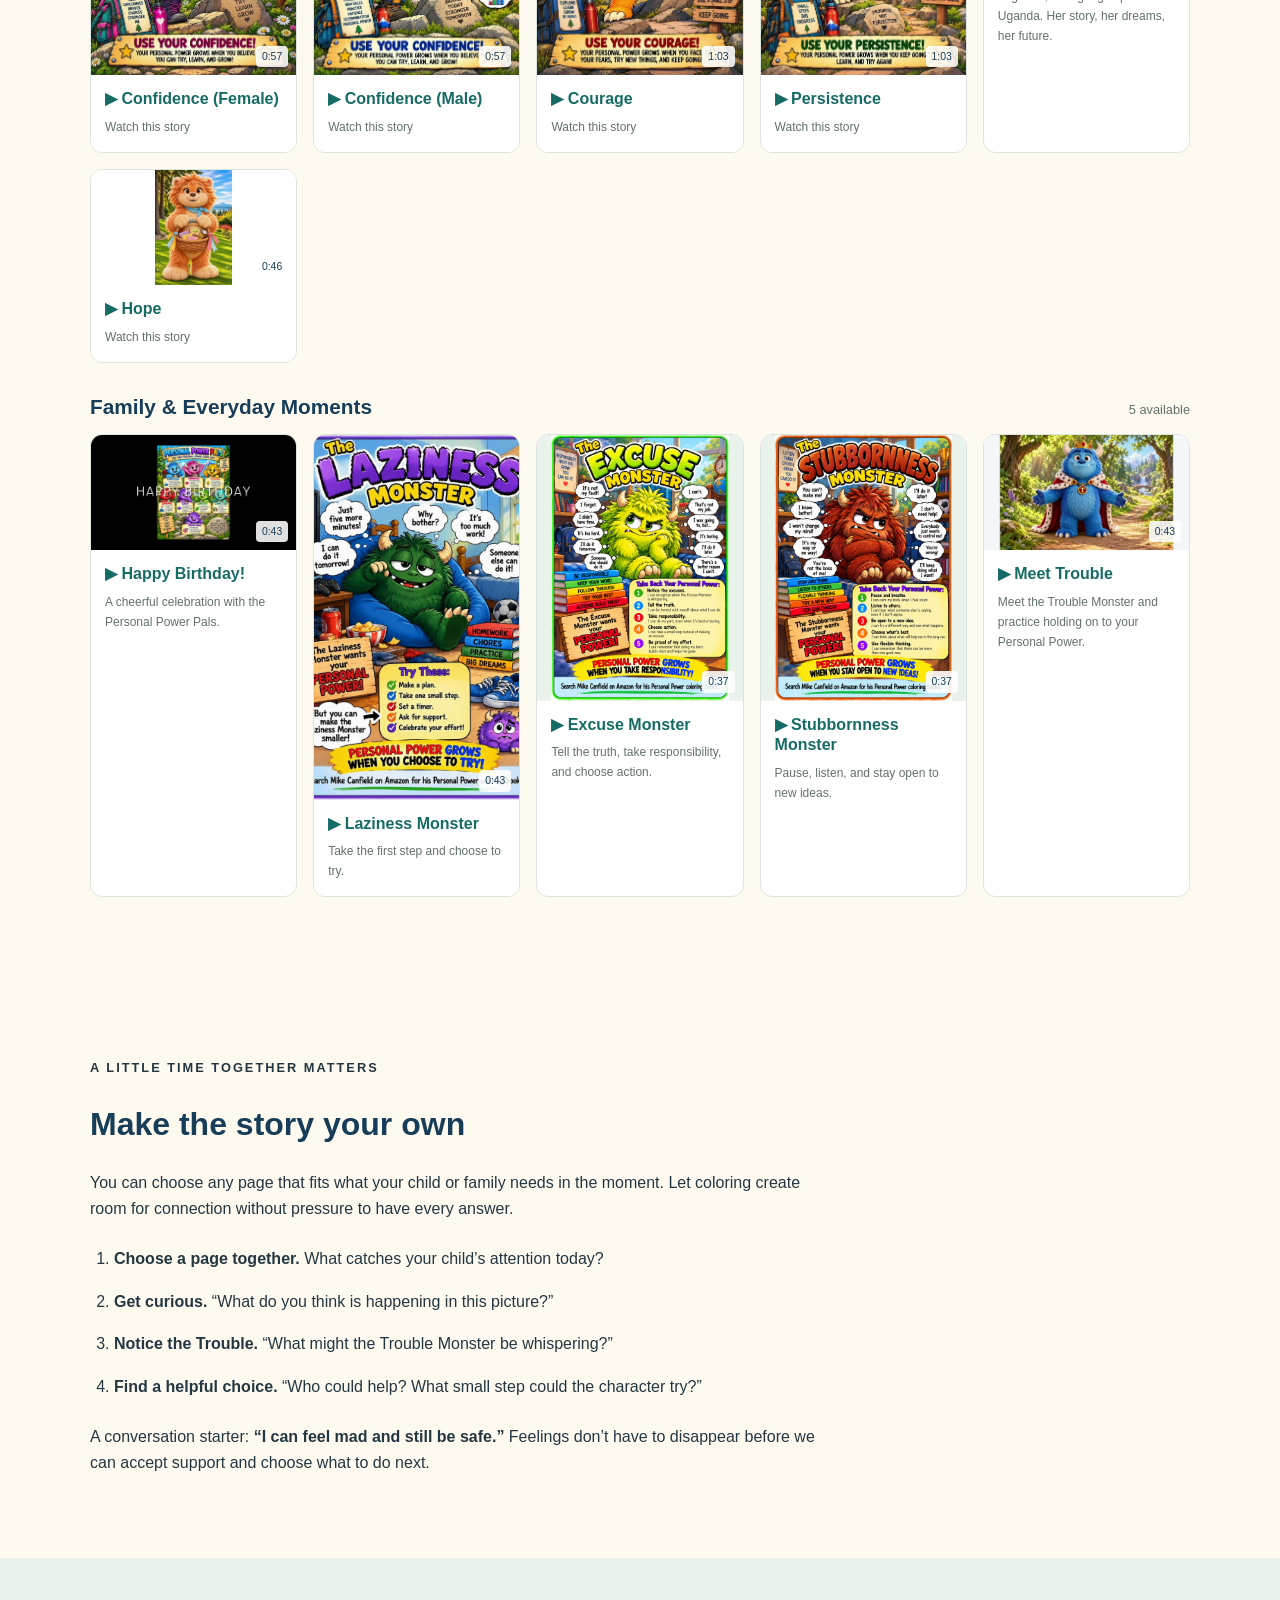
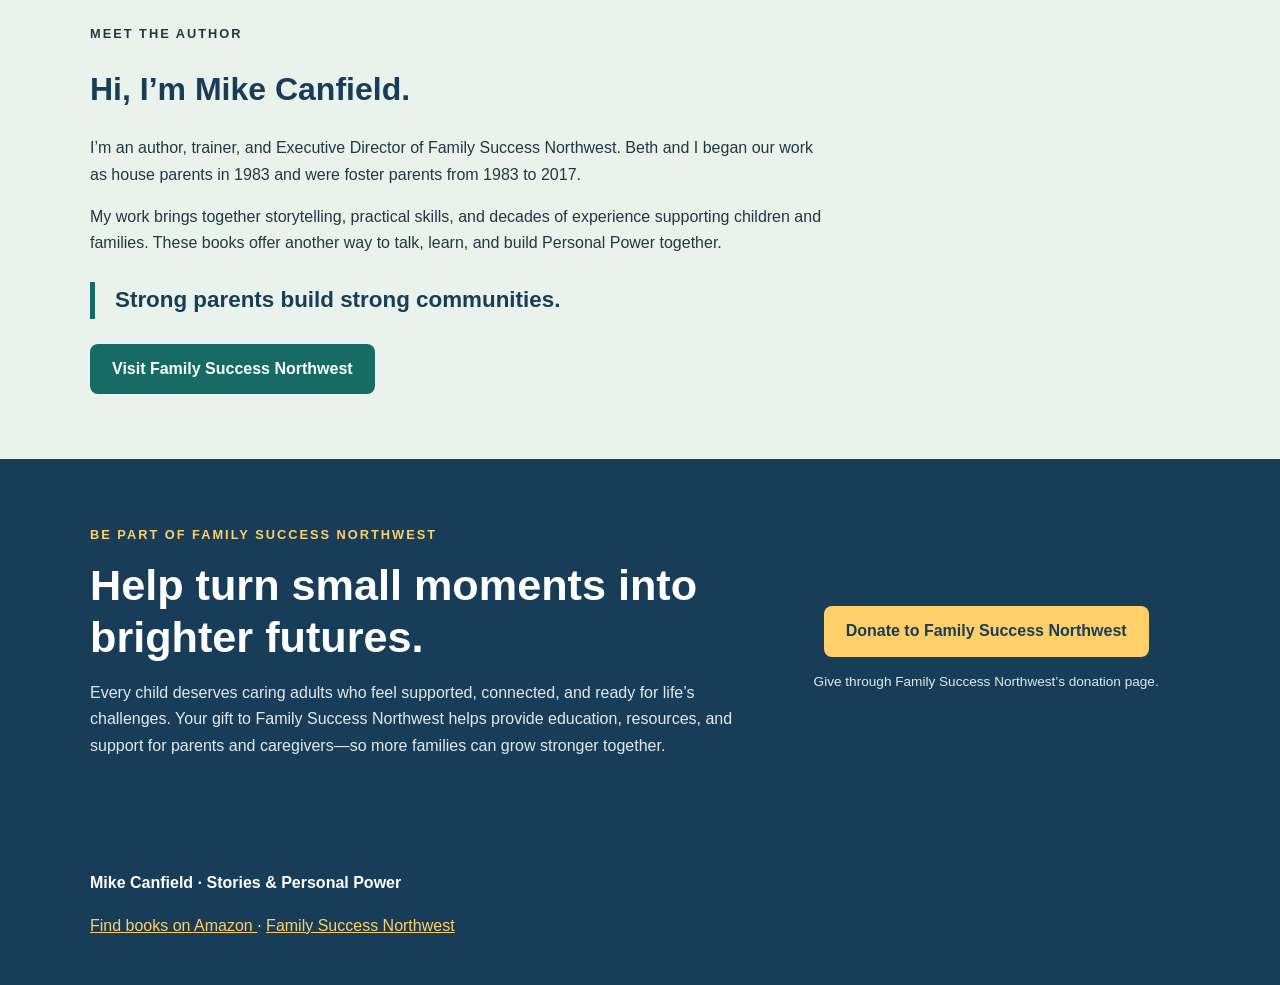
==== commit a4585b16: "Add Complete Auto Repair sponsor page" ====
--- a/index.html
+++ b/index.html
@@ -21,6 +21,7 @@
         <a href="#families">For Families</a>
         <a href="#about">About Mike</a>
         <a href="#support">Support Our Work</a>
+        <a href="sponsor.html">Sponsor</a>
       </nav>
     </div>
   </header>
--- a/assets/site.css
+++ b/assets/site.css
@@ -218,6 +218,27 @@
       html { scroll-behavior: auto; }
     }
 nav a[aria-current="page"] { text-decoration: underline; text-underline-offset: 5px; }
+
+.sponsor-spot {
+  display: grid;
+  grid-template-columns: minmax(0, 1fr) minmax(0, 360px);
+  align-items: start;
+  gap: clamp(24px, 6vw, 72px);
+  max-width: 920px;
+}
+
+.sponsor-spot video {
+  display: block;
+  width: 100%;
+  height: auto;
+  border-radius: 16px;
+  background: #000;
+}
+
+@media (max-width: 680px) {
+  .sponsor-spot { grid-template-columns: minmax(0, 1fr); }
+  .sponsor-spot video { max-width: 360px; justify-self: center; }
+}
 .poster-page-title { font-size: clamp(2rem, 5vw, 3rem); line-height: 1.2; color: var(--blue); }
 .video-art.portrait-preview img { position: absolute; inset: 0; }
 .free-book-feature { display: grid; grid-template-columns: minmax(250px, 340px) 1fr; gap: 48px; align-items: center; }
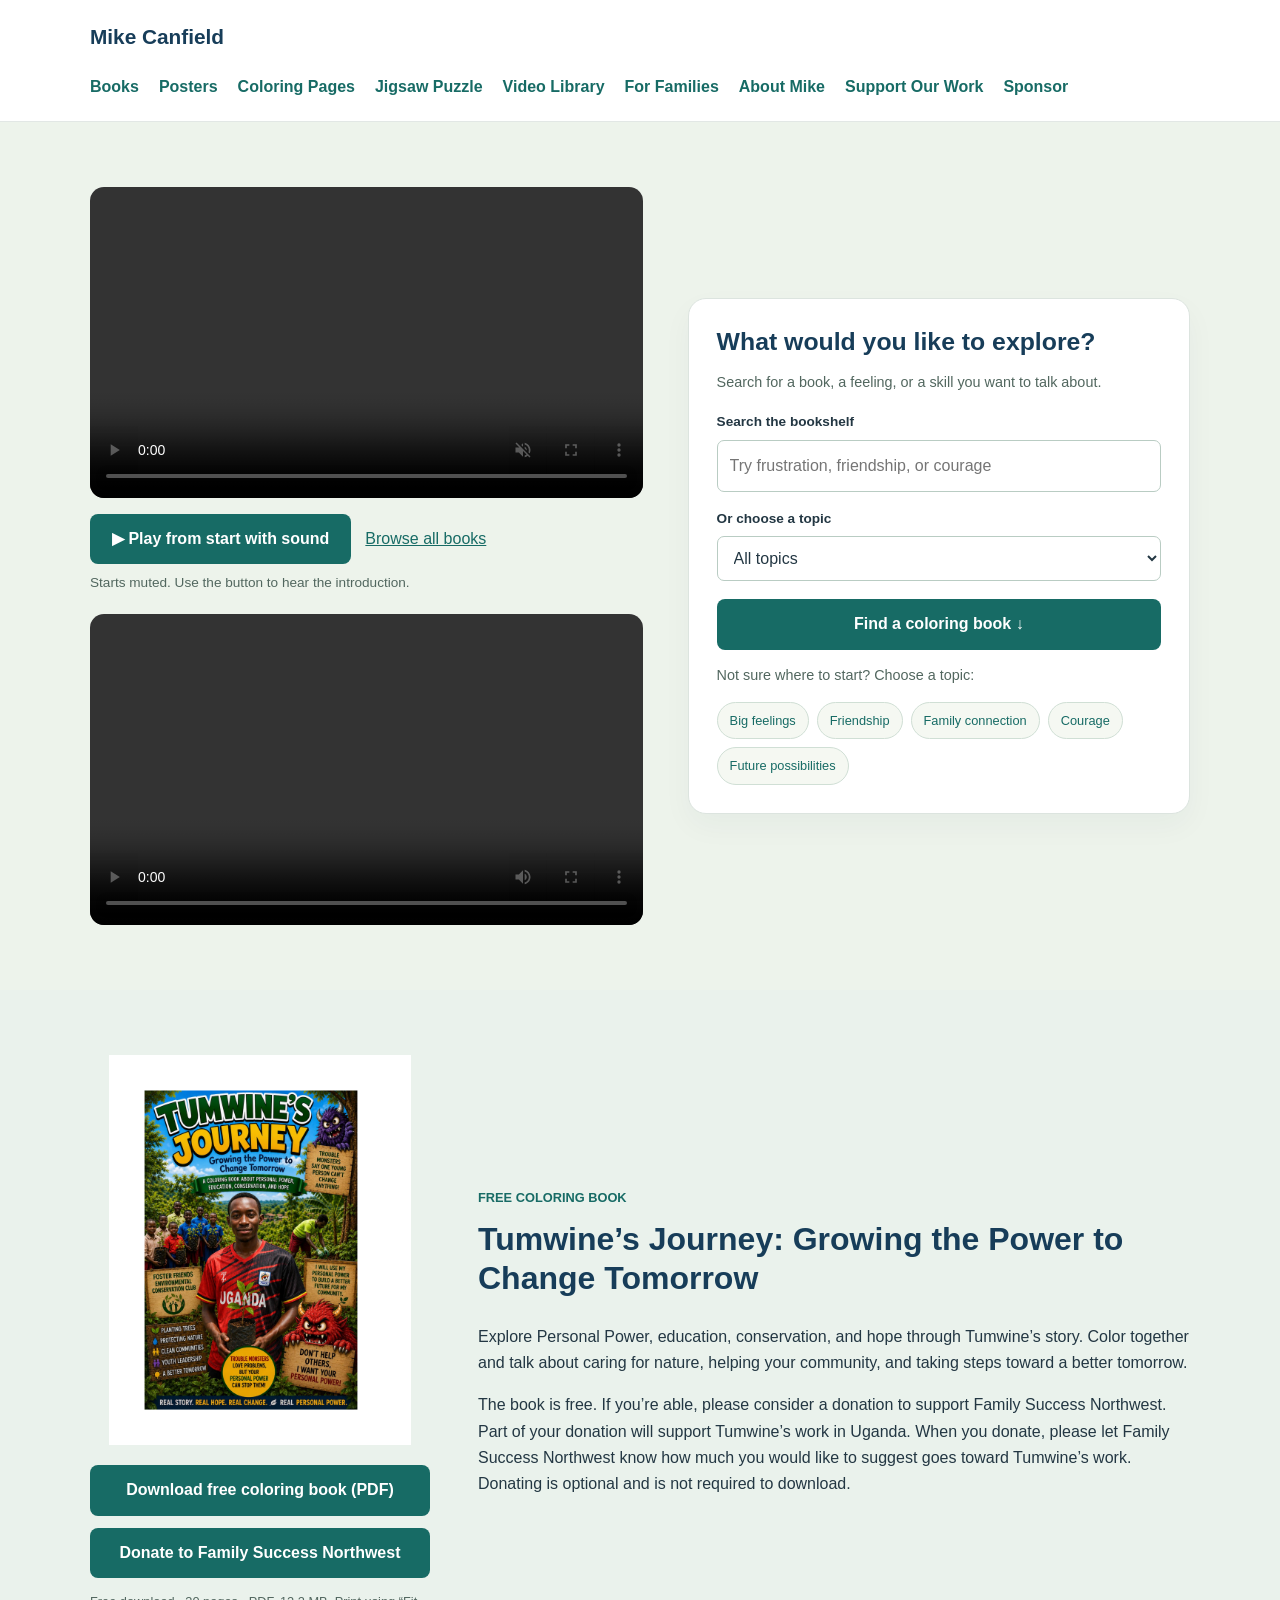
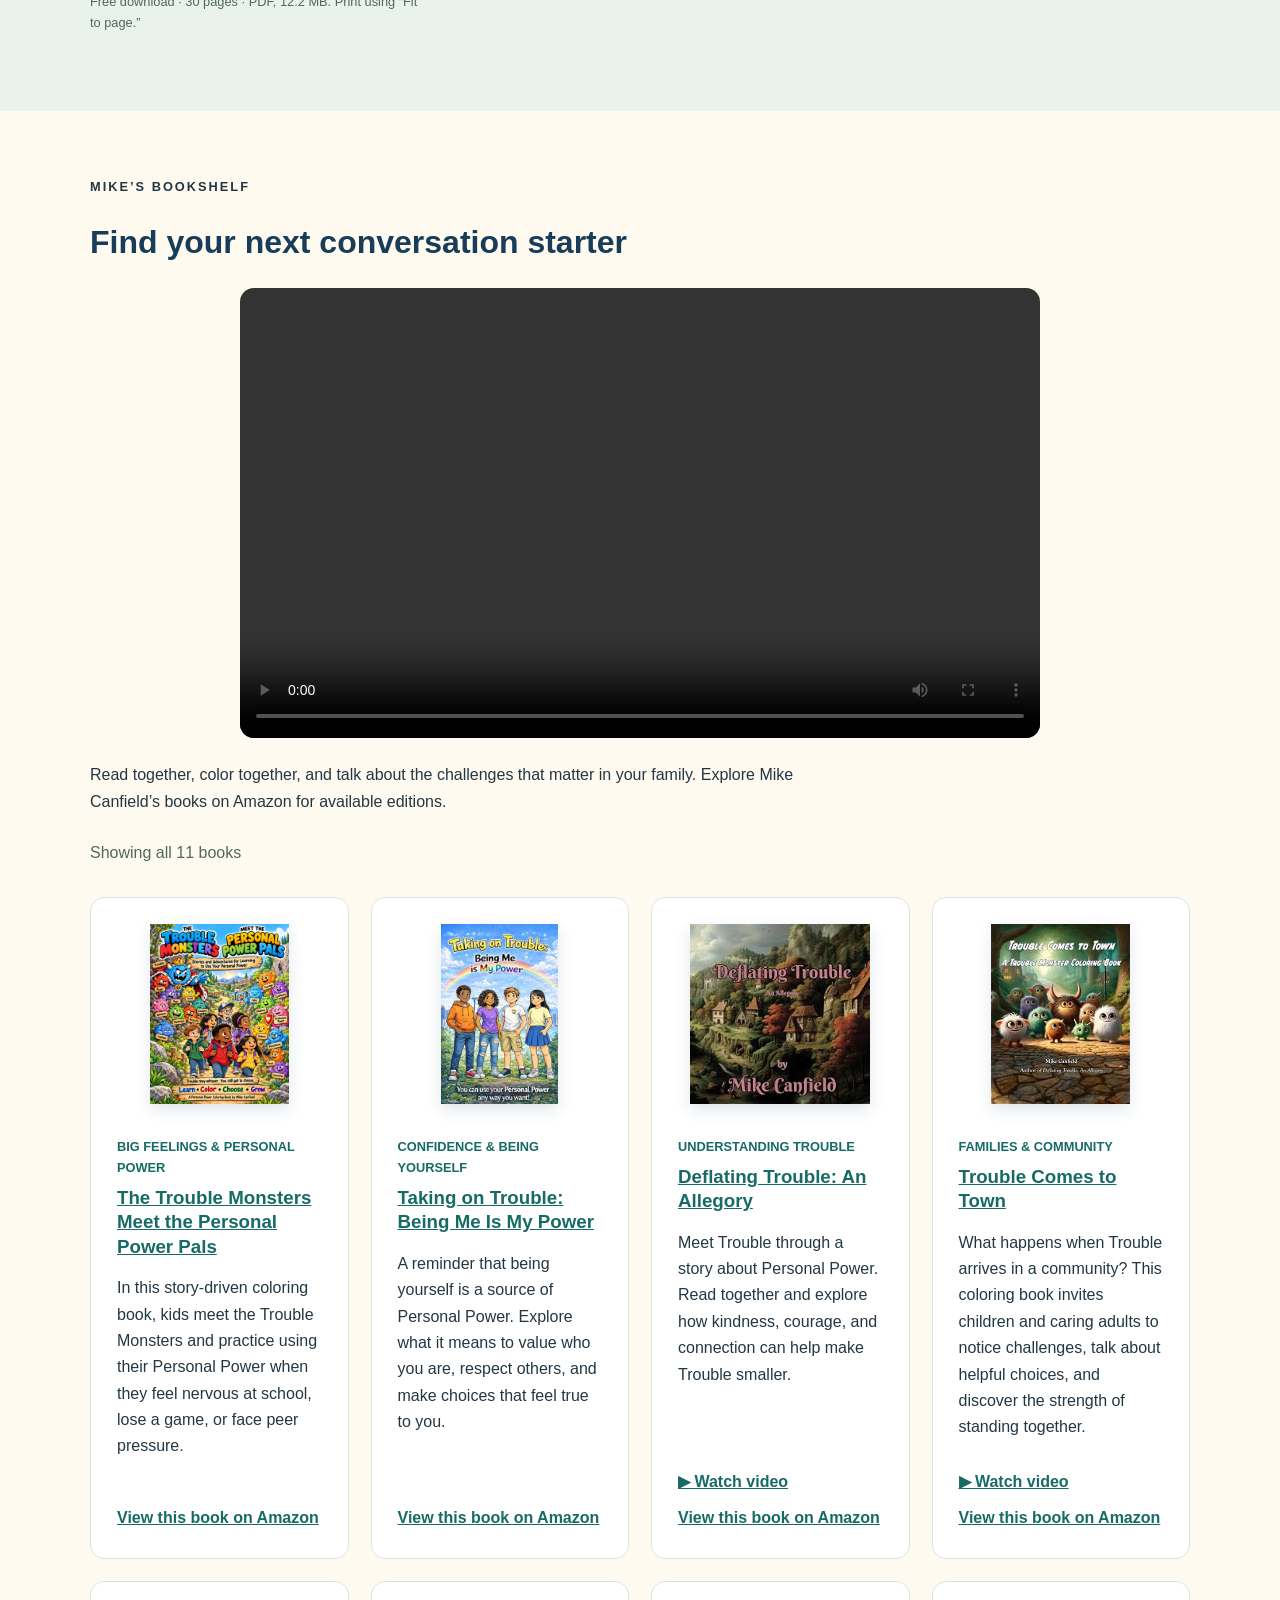
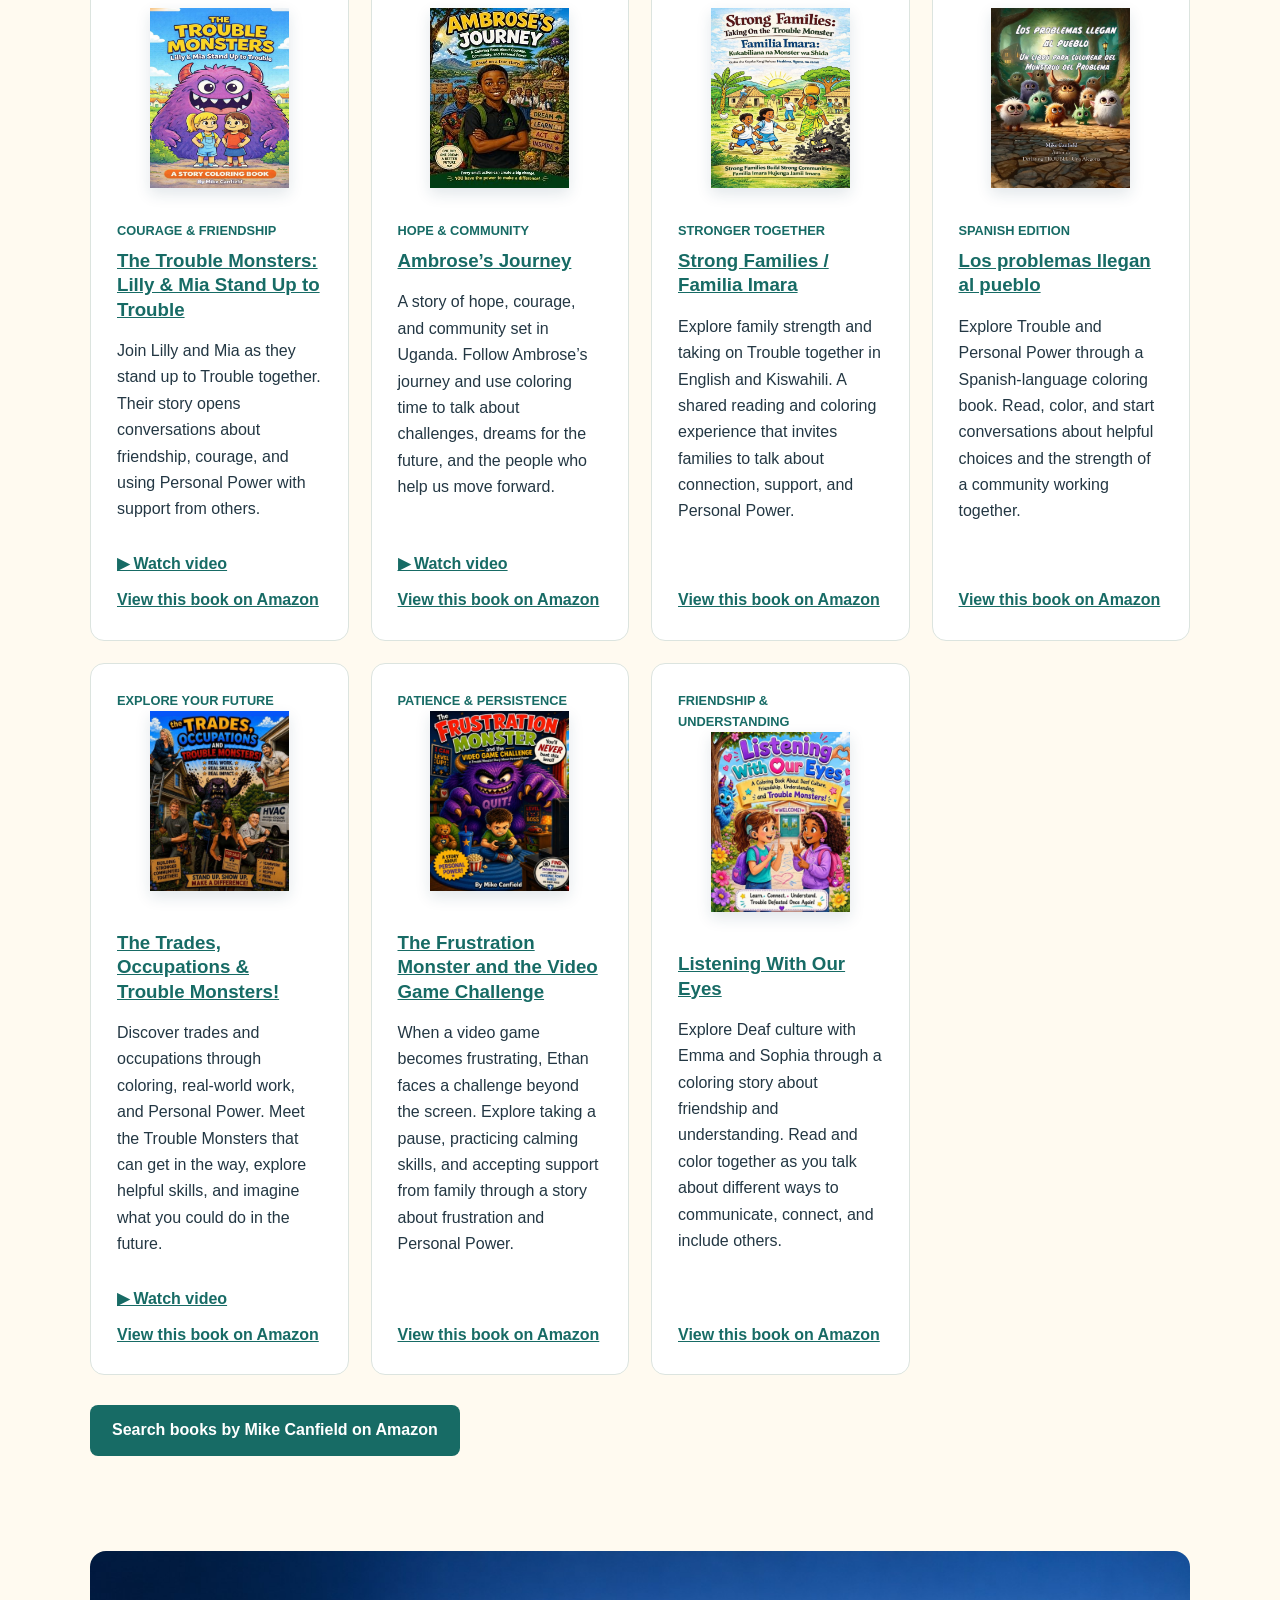
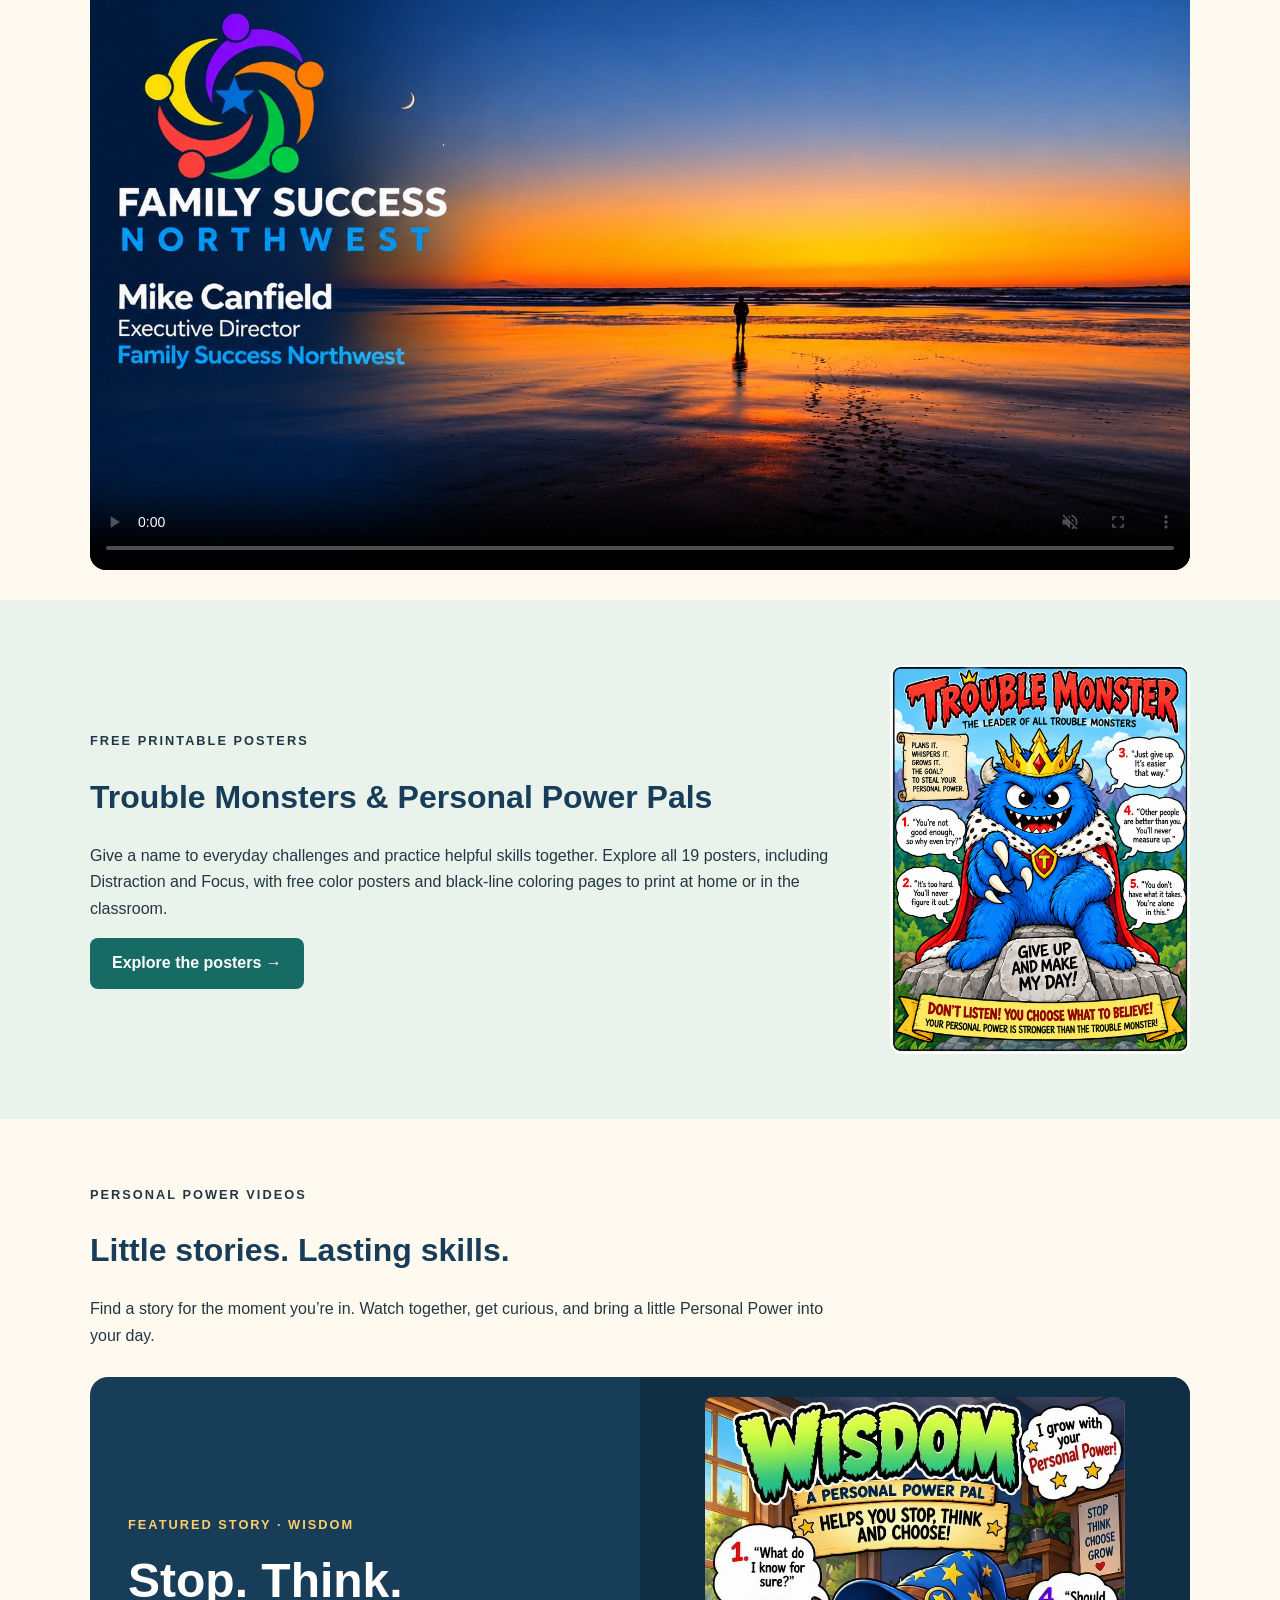
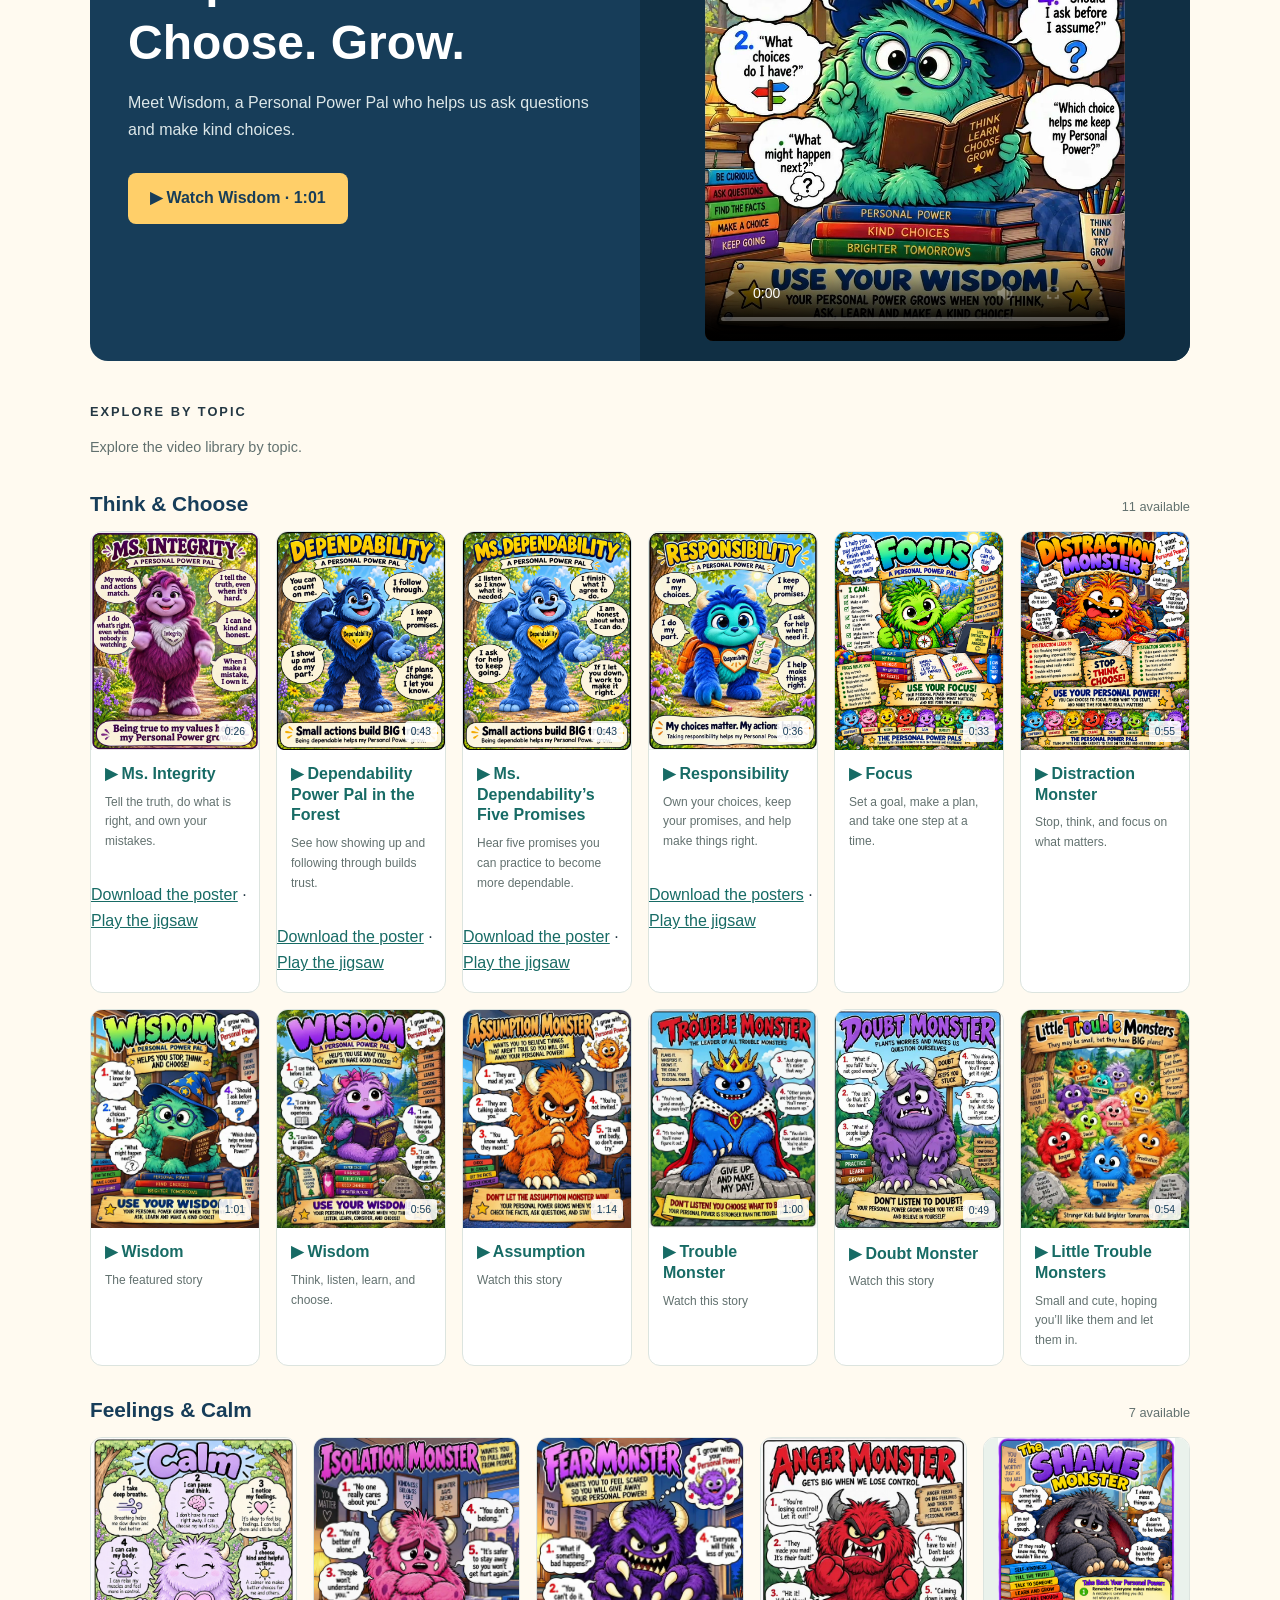
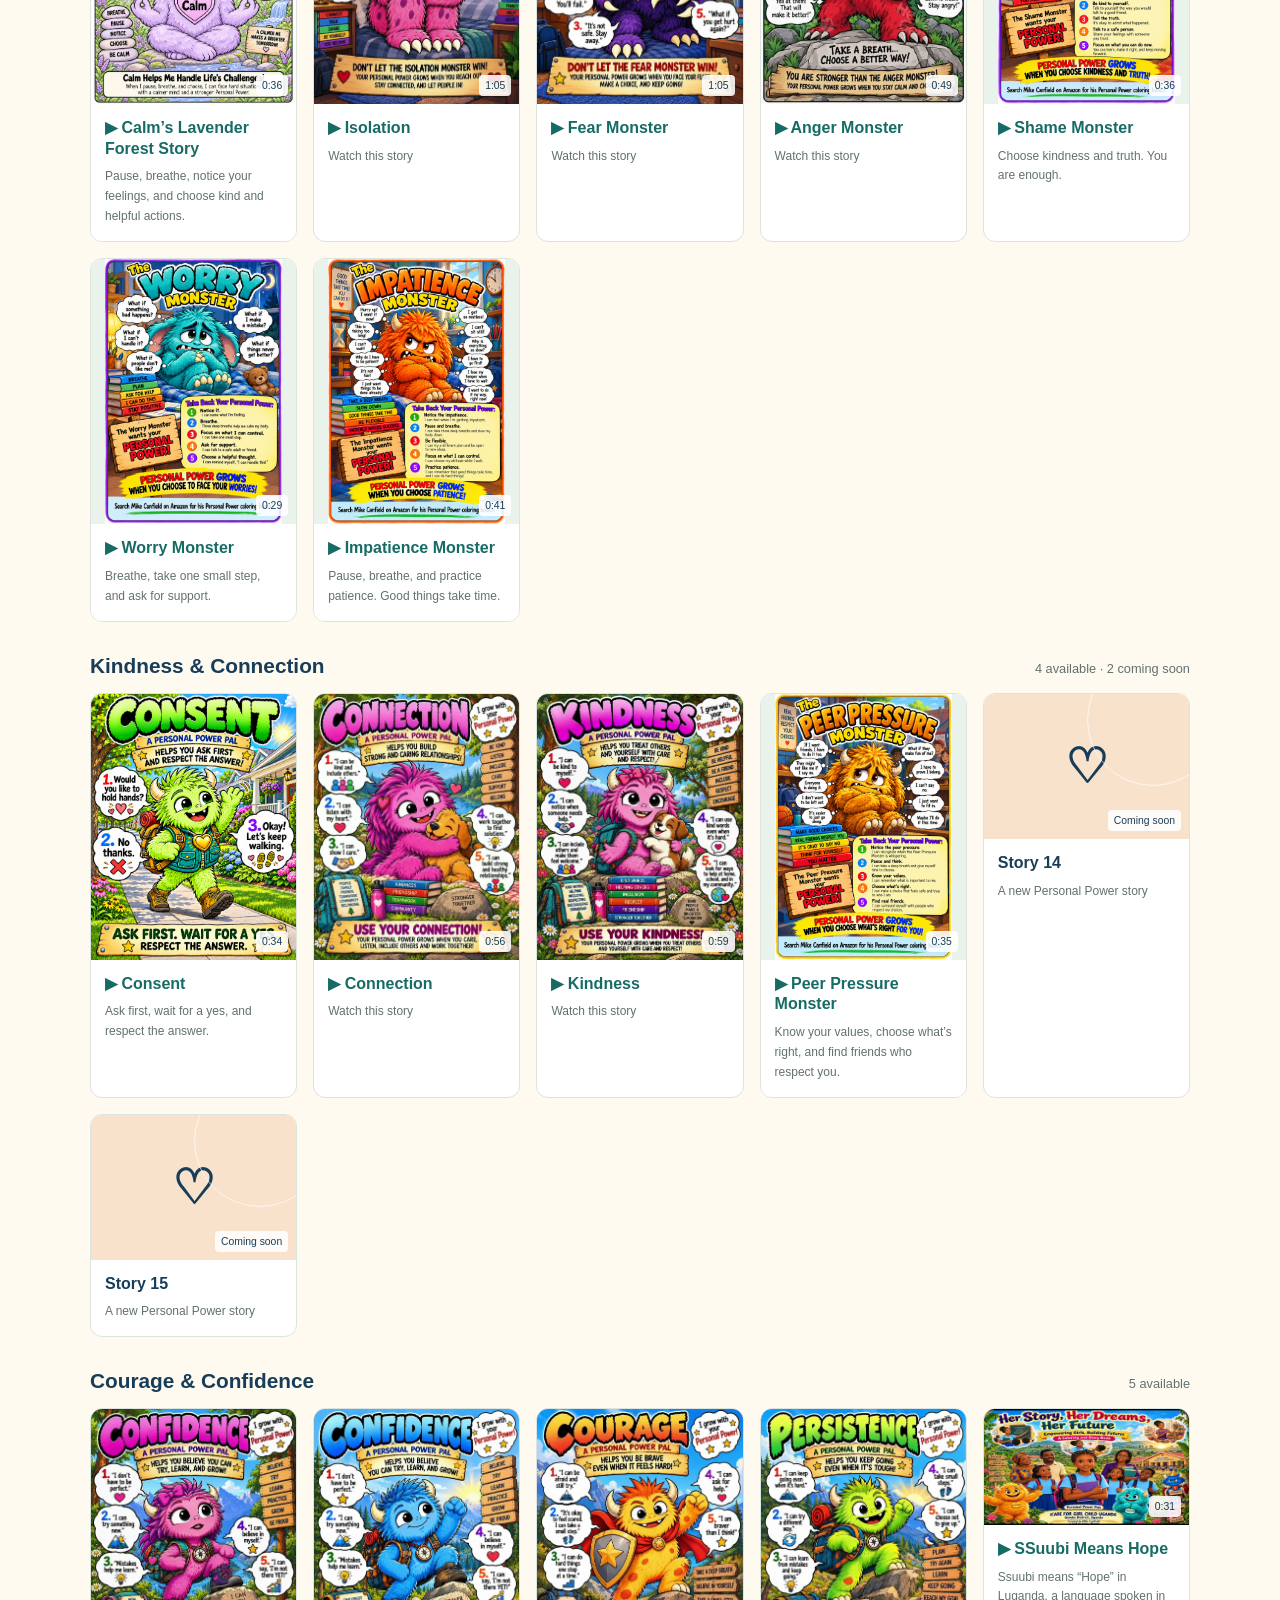
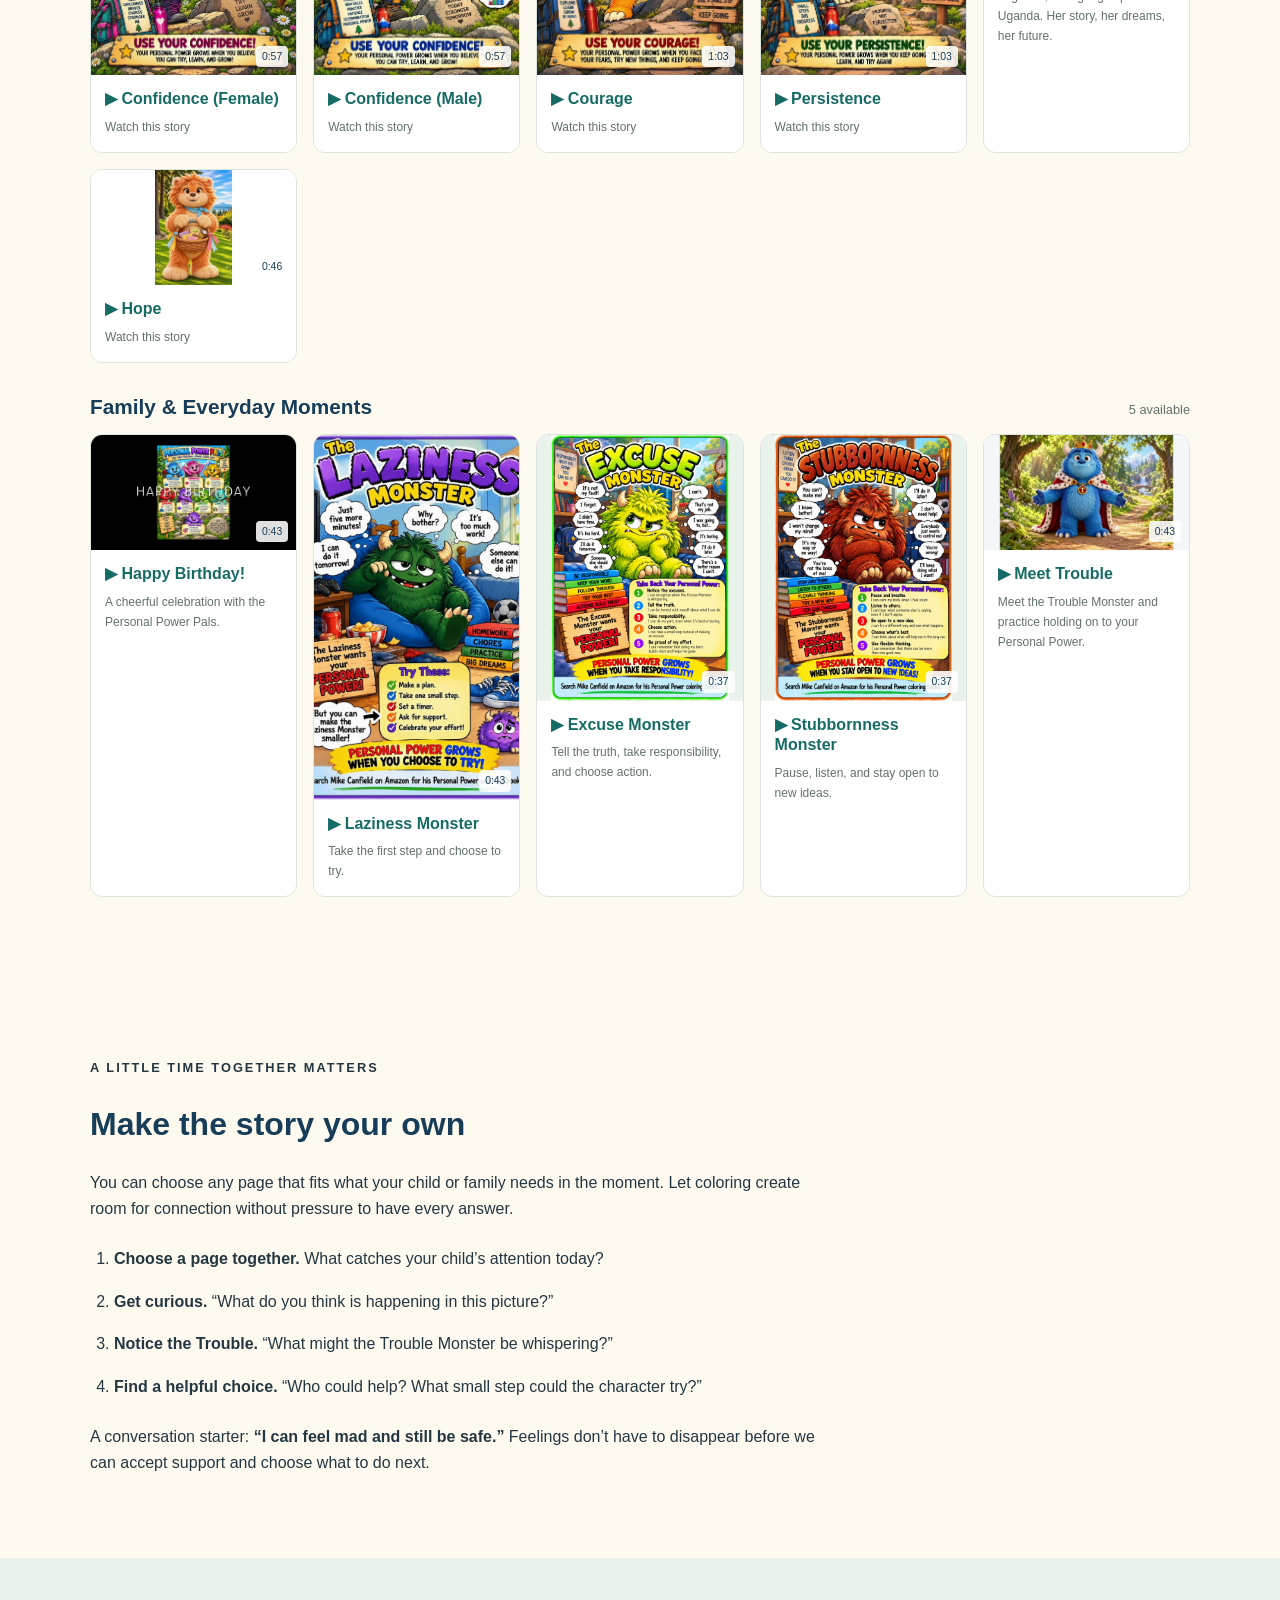
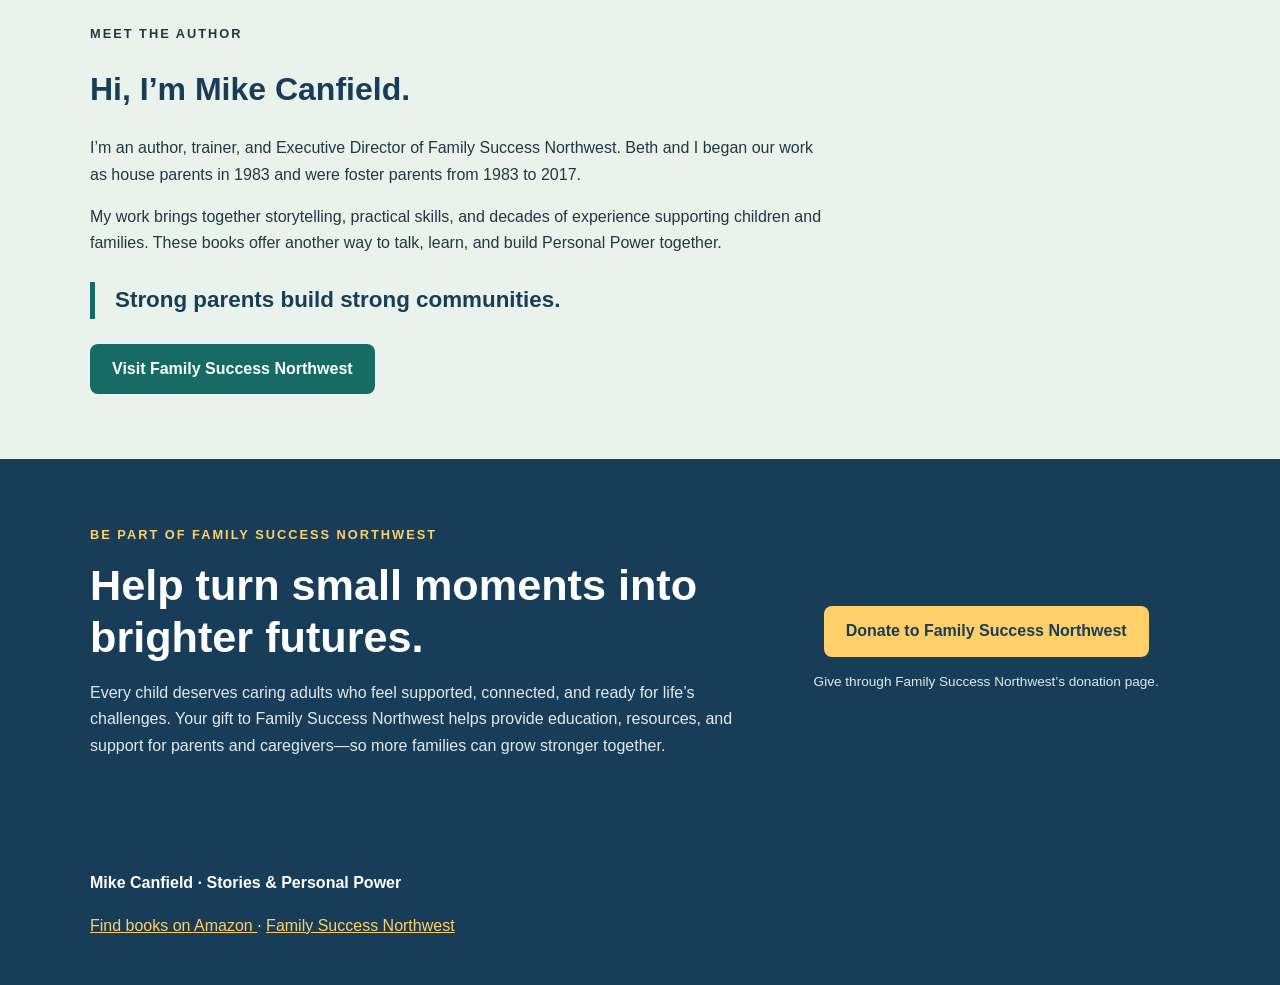
==== commit b0f0e2b4: "Publish Ms. Integrity video, poster, and jigsaw" ====
--- a/index.html
+++ b/index.html
@@ -251,6 +251,13 @@
         <section class="video-shelf" aria-labelledby="video-topic-0">
           <div class="video-shelf-heading"><h3 id="video-topic-0">Think &amp; Choose</h3><span>11 available</span></div>
           <div class="video-shelf-grid wisdom-shelf">
+            <article class="video-tile" id="ms-integrity-video">
+              <button class="video-card-button" type="button" data-video-file="assets/videos/ms-integrity.mp4" data-video-title="Ms. Integrity" data-video-poster="assets/ms-integrity.png" data-video-aspect="landscape" aria-label="Play Ms. Integrity">
+                <div class="video-art has-poster portrait-preview"><img src="assets/ms-integrity.png" alt="" width="552" height="720" loading="lazy"><span class="video-art-label">0:26</span></div>
+                <div class="video-tile-copy"><h4>&#9654; Ms. Integrity</h4><p>Tell the truth, do what is right, and own your mistakes.</p></div>
+              </button>
+              <p><a href="posters.html#ms-integrity">Download the poster</a> &middot; <a href="puzzle.html?poster=ms-integrity">Play the jigsaw</a></p>
+            </article>
             <article class="video-tile" id="dependability-forest-video">
               <button class="video-card-button" type="button" data-video-file="assets/videos/dependability-forest.mp4" data-video-title="Dependability Power Pal in the Forest" data-video-poster="assets/dependability-forest.png" data-video-aspect="landscape" aria-label="Play Dependability Power Pal in the Forest">
                 <div class="video-art has-poster portrait-preview"><img src="assets/dependability-forest.png" alt="" width="1102" height="1427" loading="lazy"><span class="video-art-label">0:43</span></div>
--- a/assets/site.css
+++ b/assets/site.css
@@ -227,7 +227,8 @@
   max-width: 920px;
 }
 
-.sponsor-spot video {
+.sponsor-spot video,
+.sponsor-language-grid video {
   display: block;
   width: 100%;
   height: auto;
@@ -235,9 +236,16 @@
   background: #000;
 }
 
+.sponsor-language-grid {
+  display: grid;
+  grid-template-columns: repeat(2, minmax(0, 360px));
+  gap: clamp(24px, 5vw, 48px);
+}
+
 @media (max-width: 680px) {
   .sponsor-spot { grid-template-columns: minmax(0, 1fr); }
   .sponsor-spot video { max-width: 360px; justify-self: center; }
+  .sponsor-language-grid { grid-template-columns: minmax(0, 360px); }
 }
 .poster-page-title { font-size: clamp(2rem, 5vw, 3rem); line-height: 1.2; color: var(--blue); }
 .video-art.portrait-preview img { position: absolute; inset: 0; }
